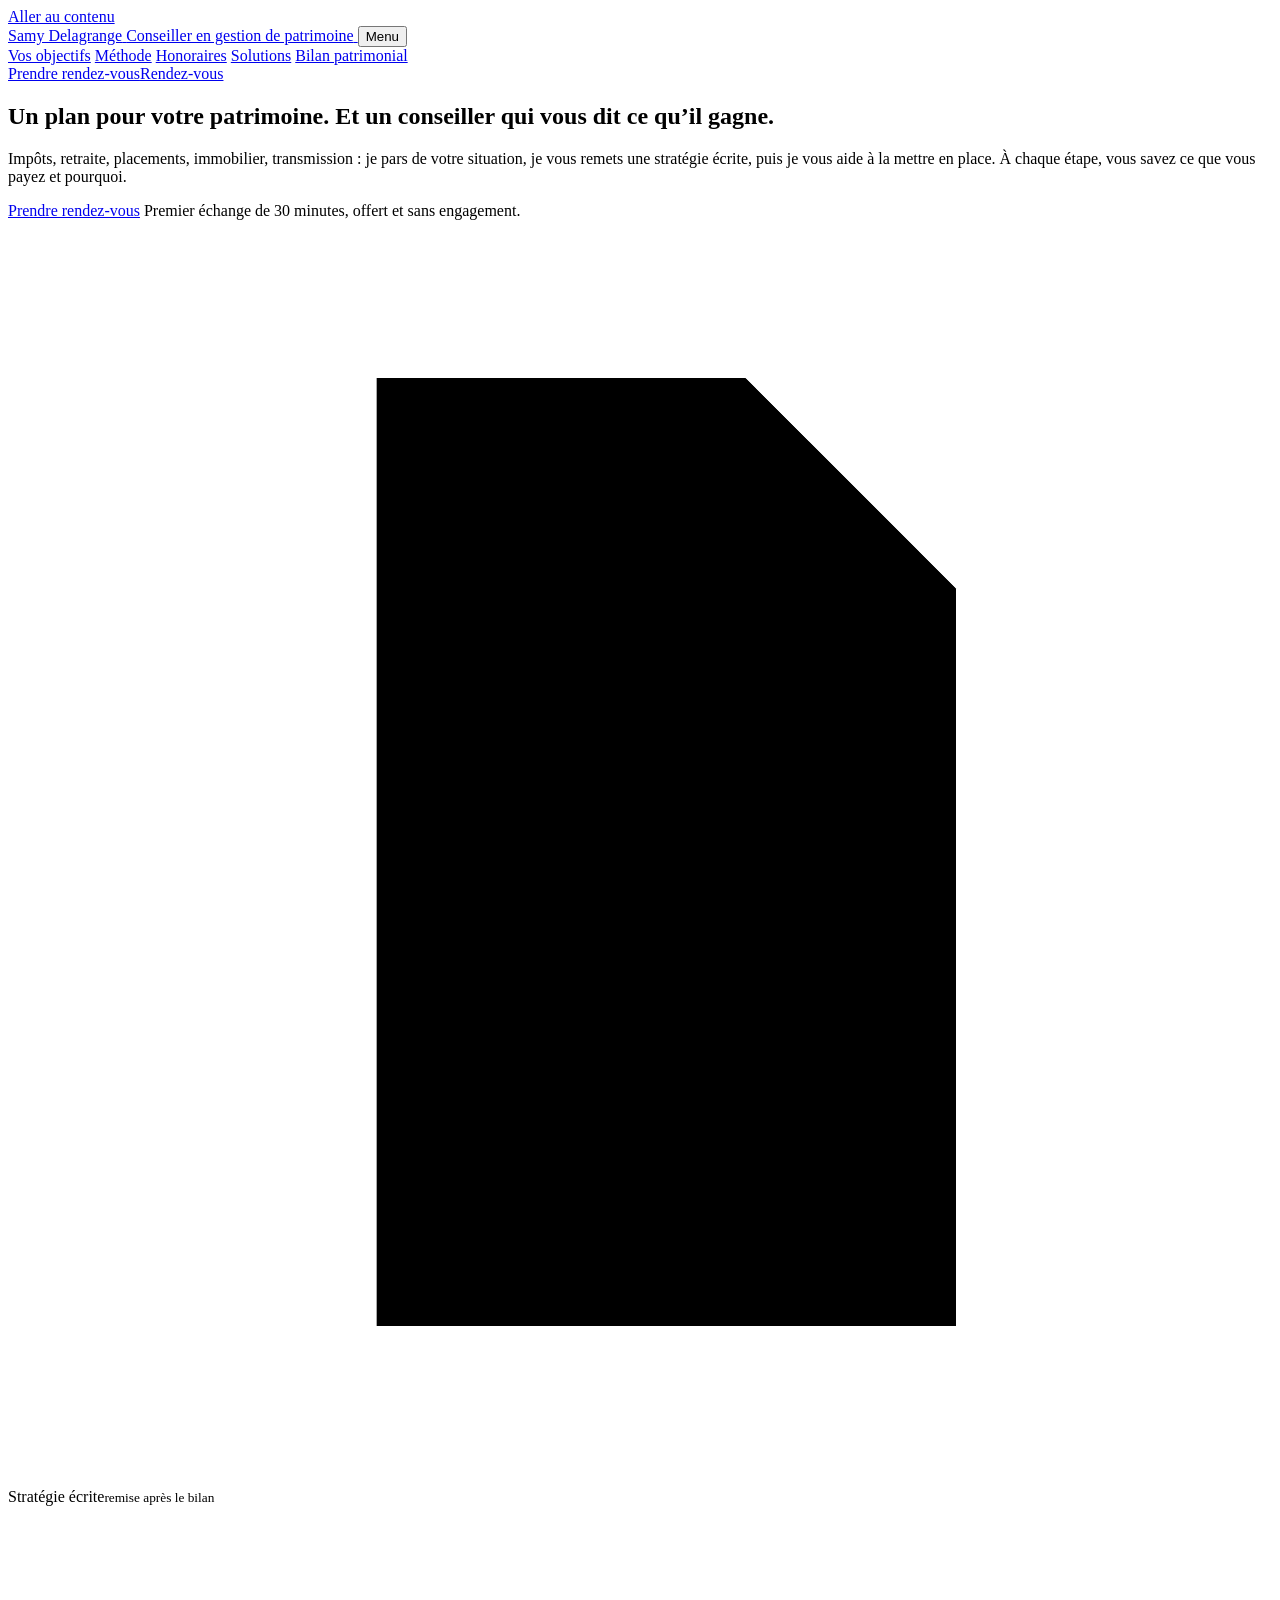
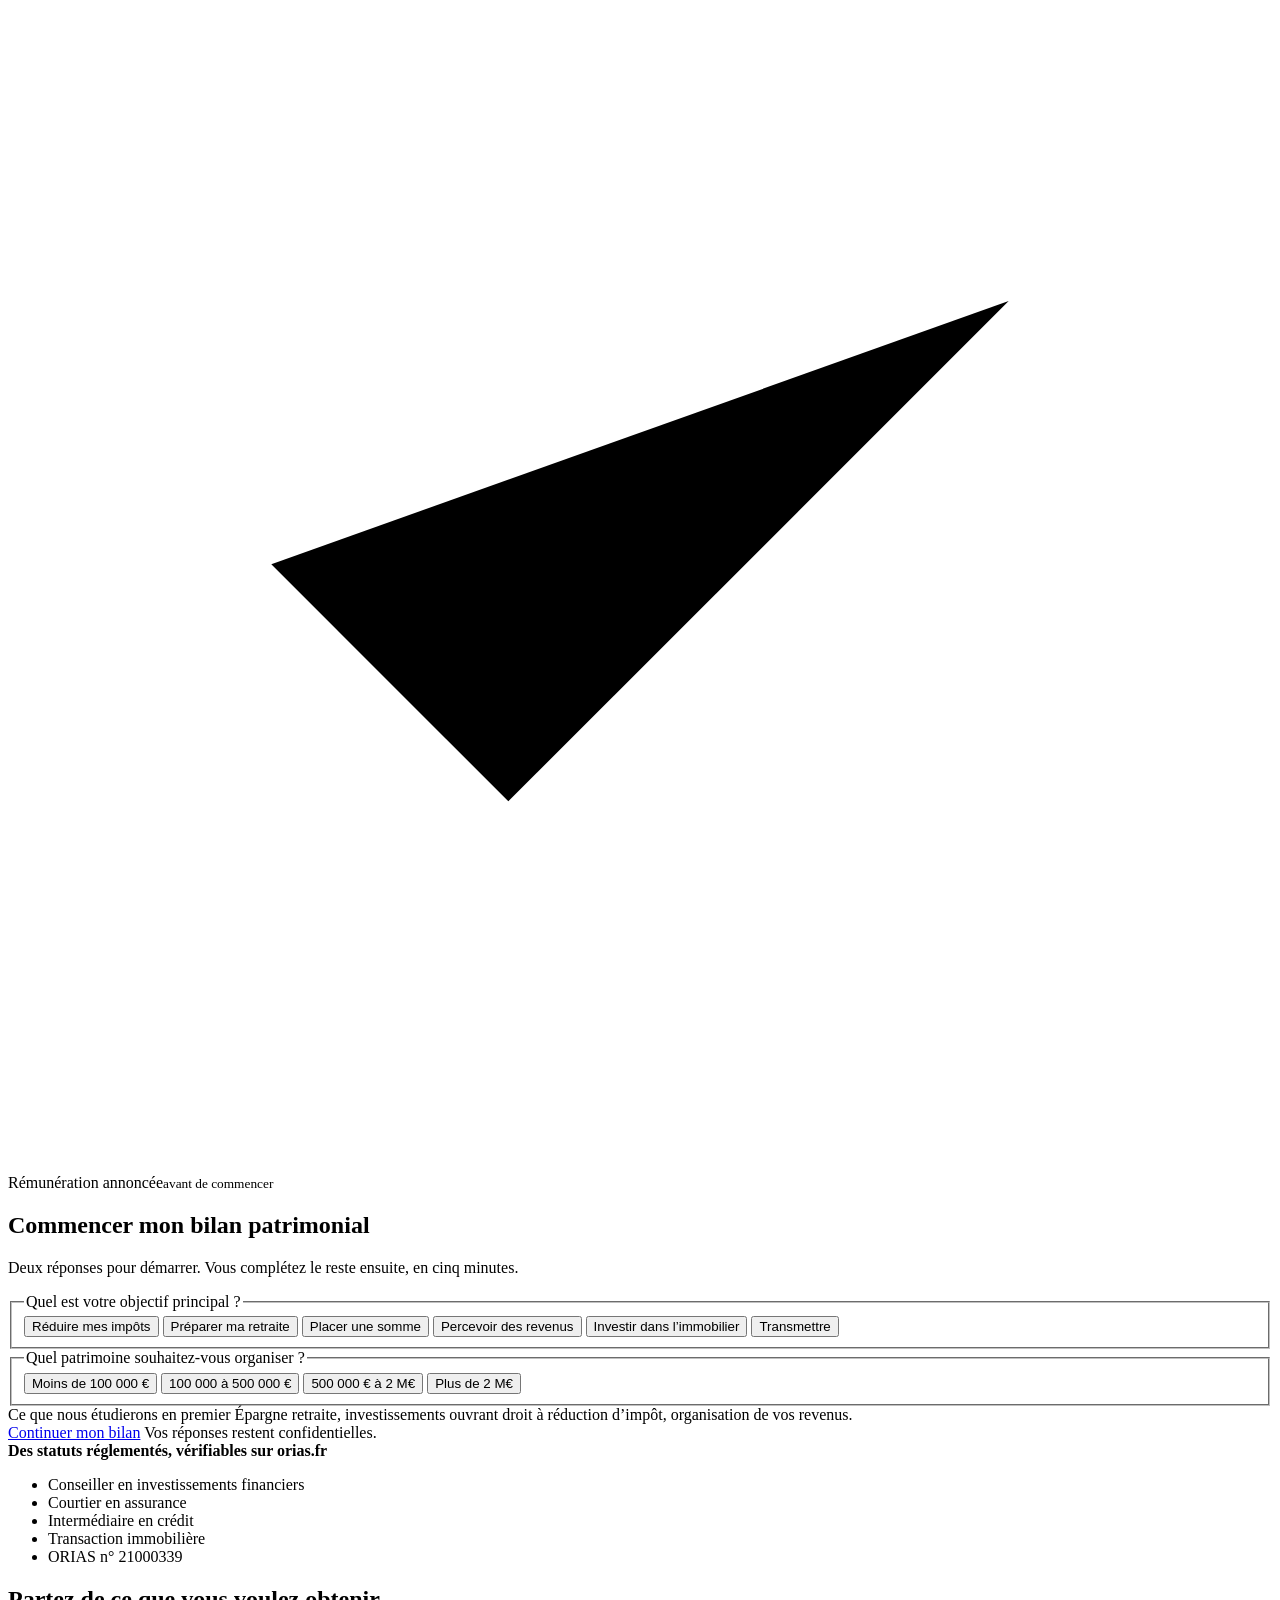
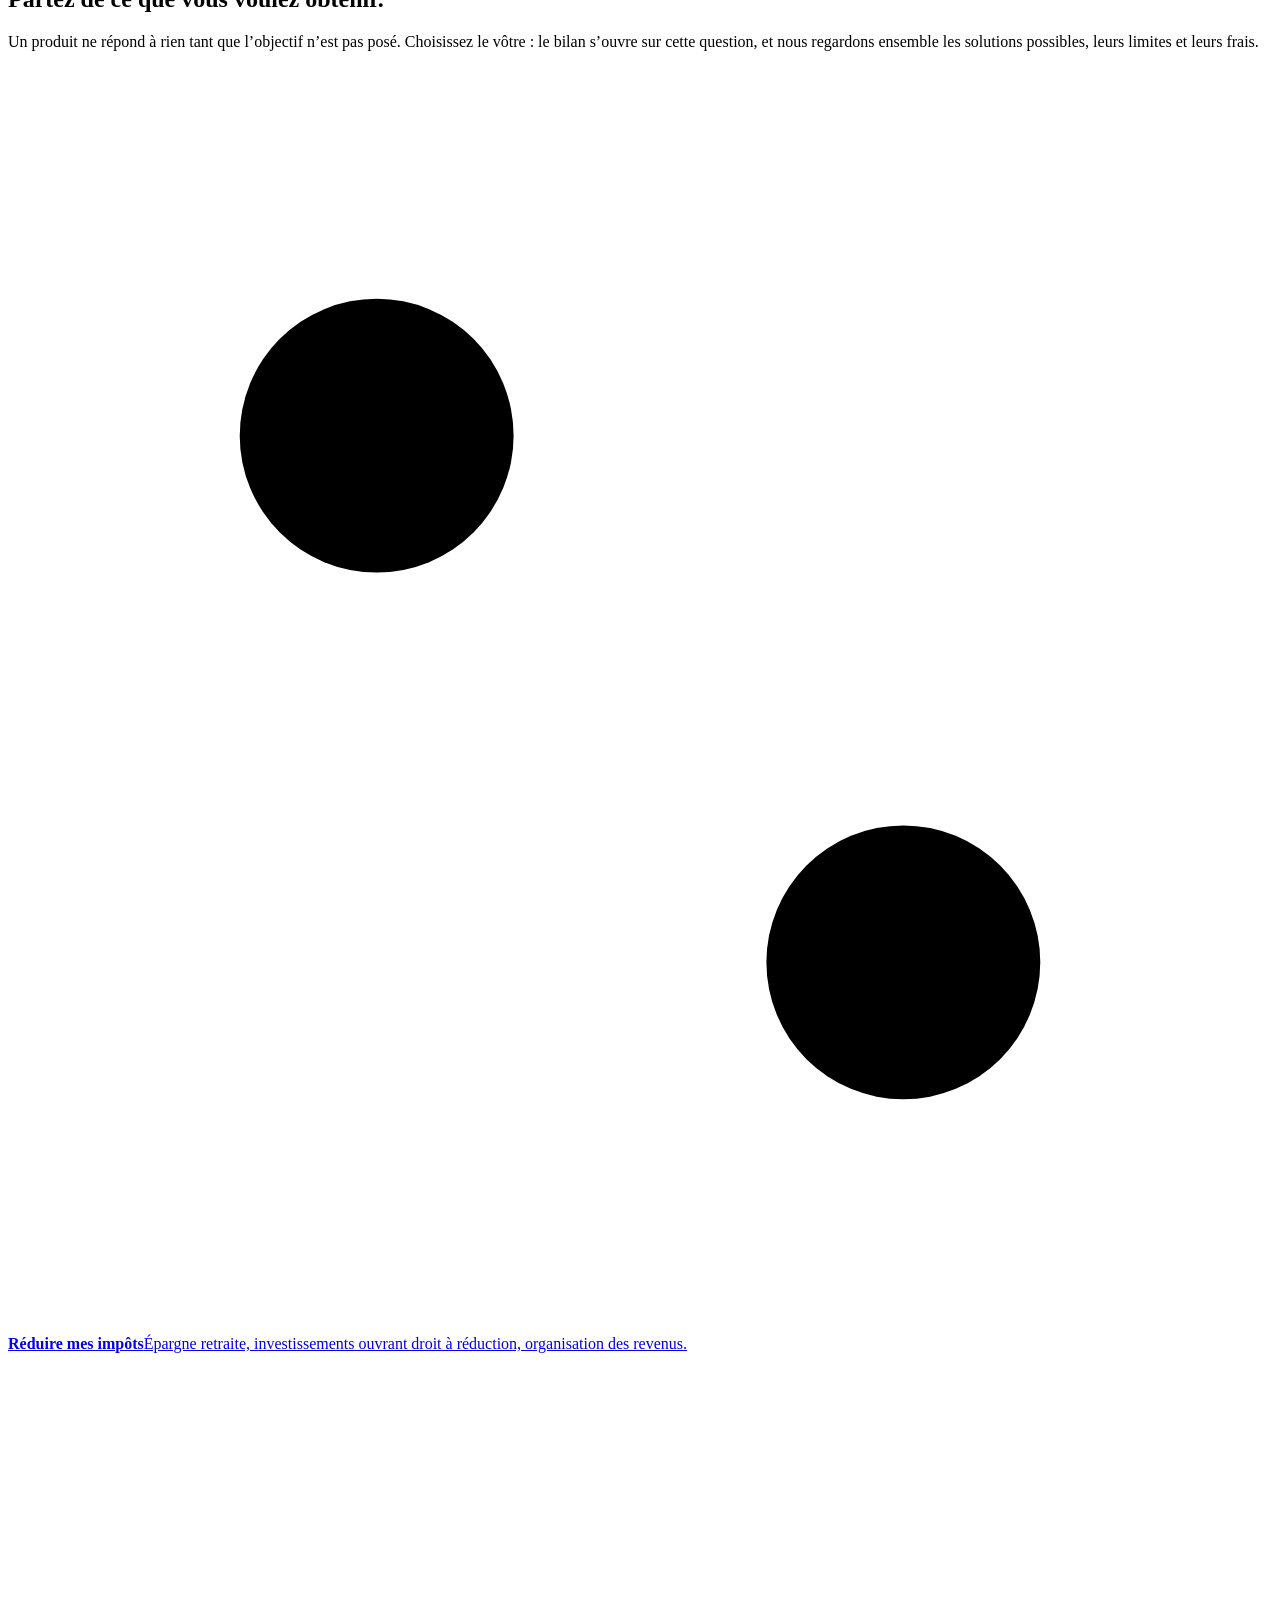
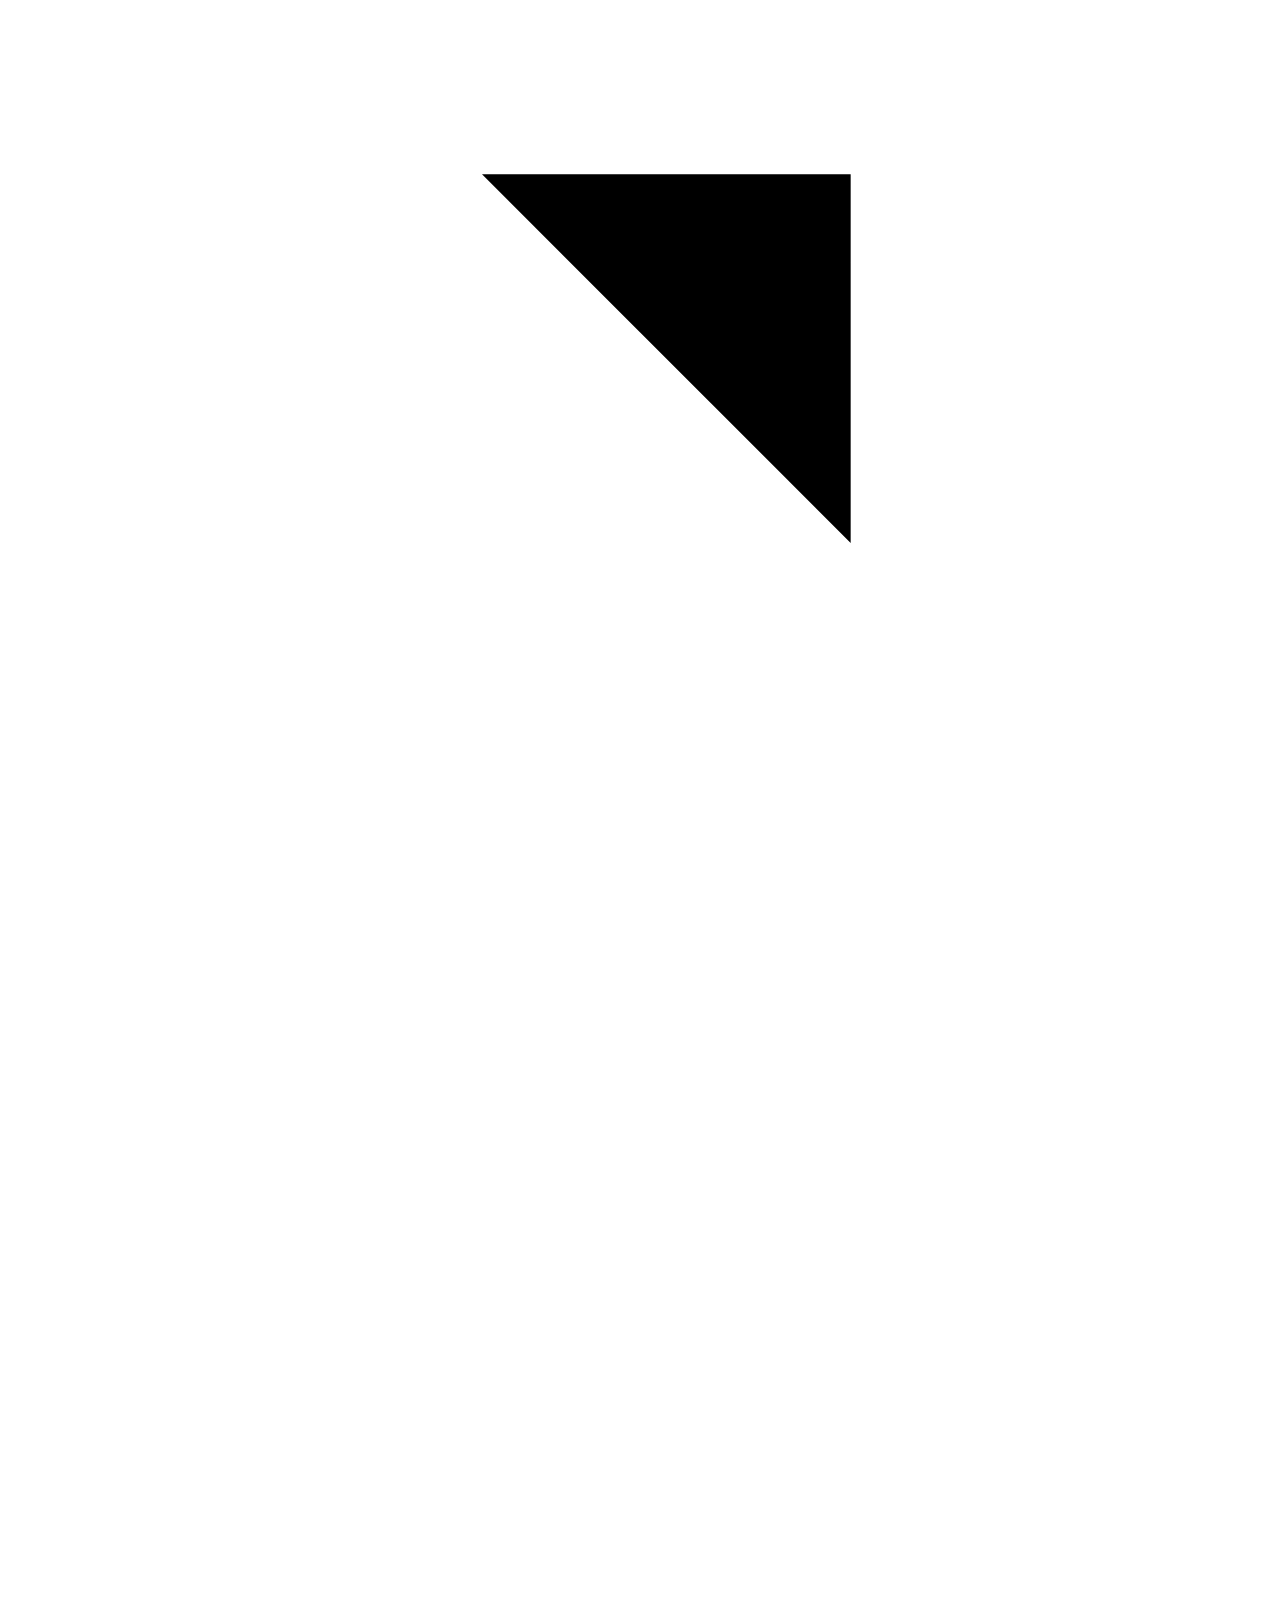
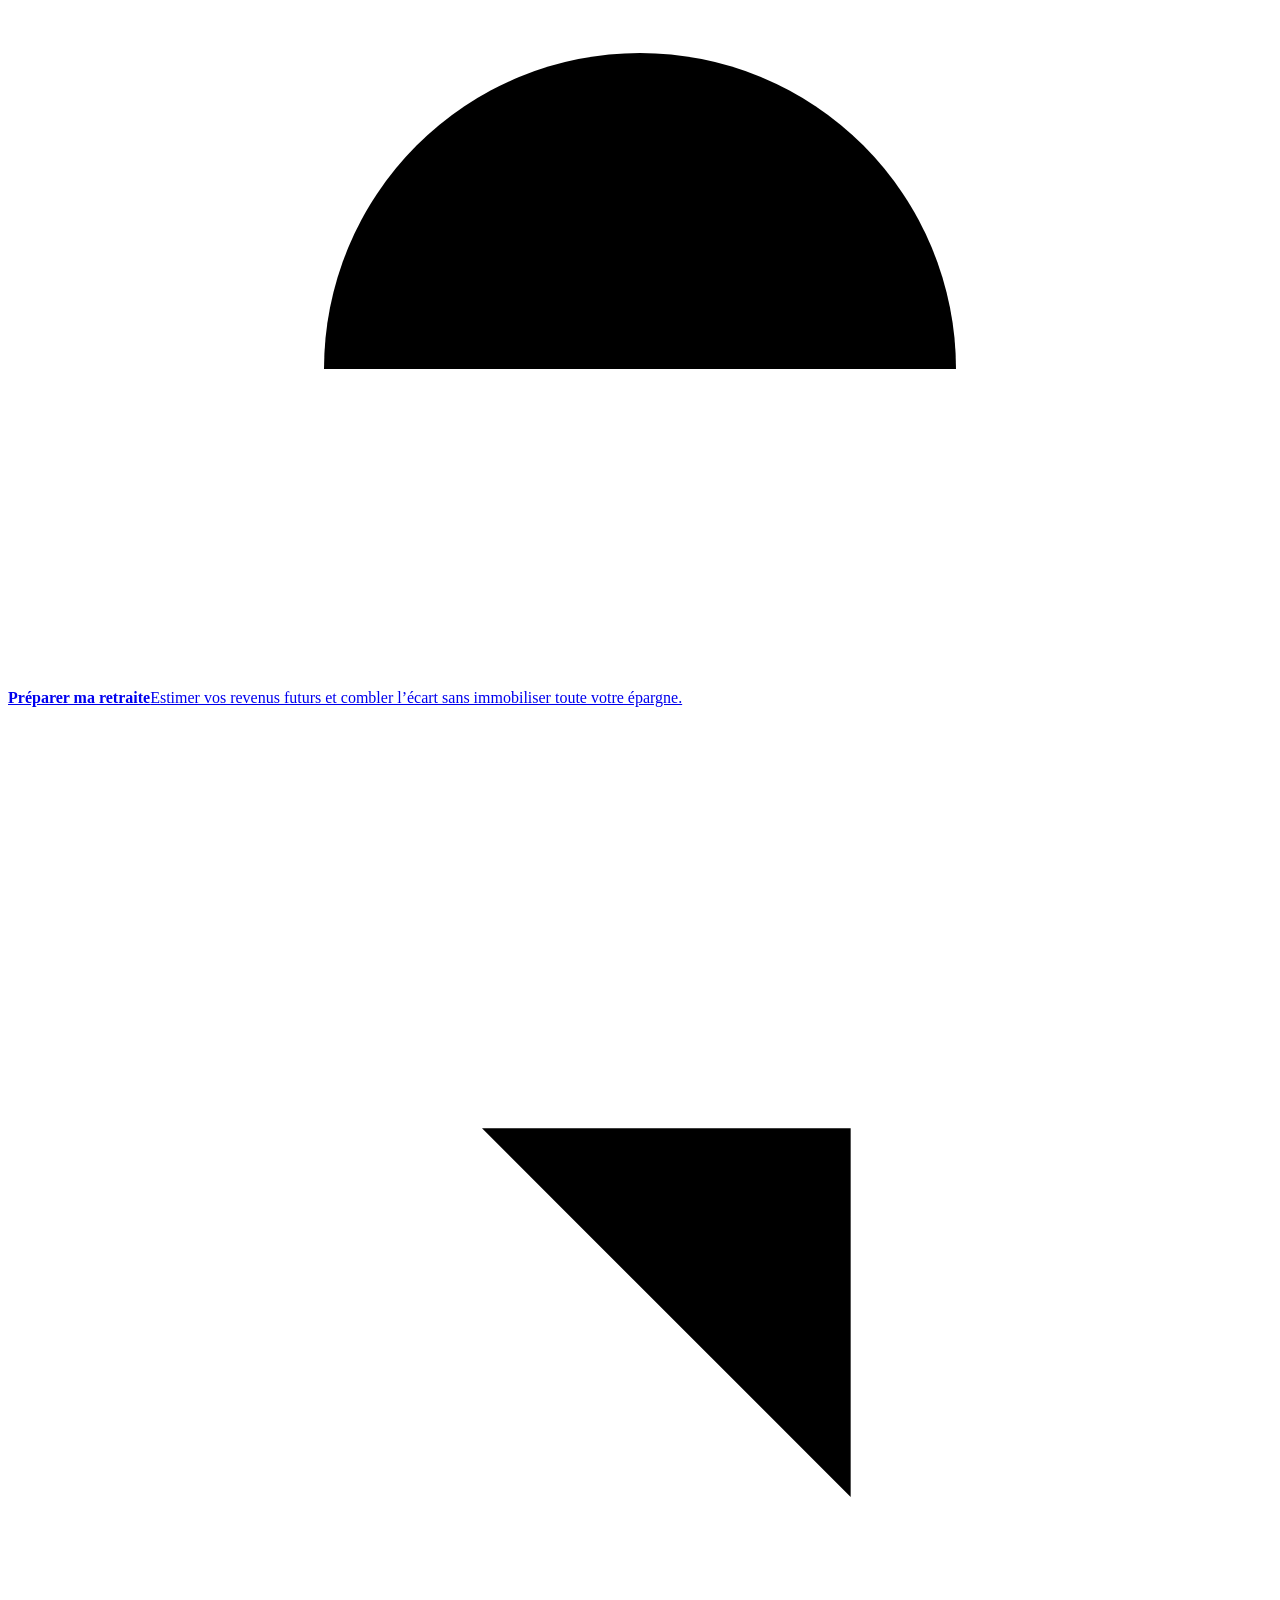
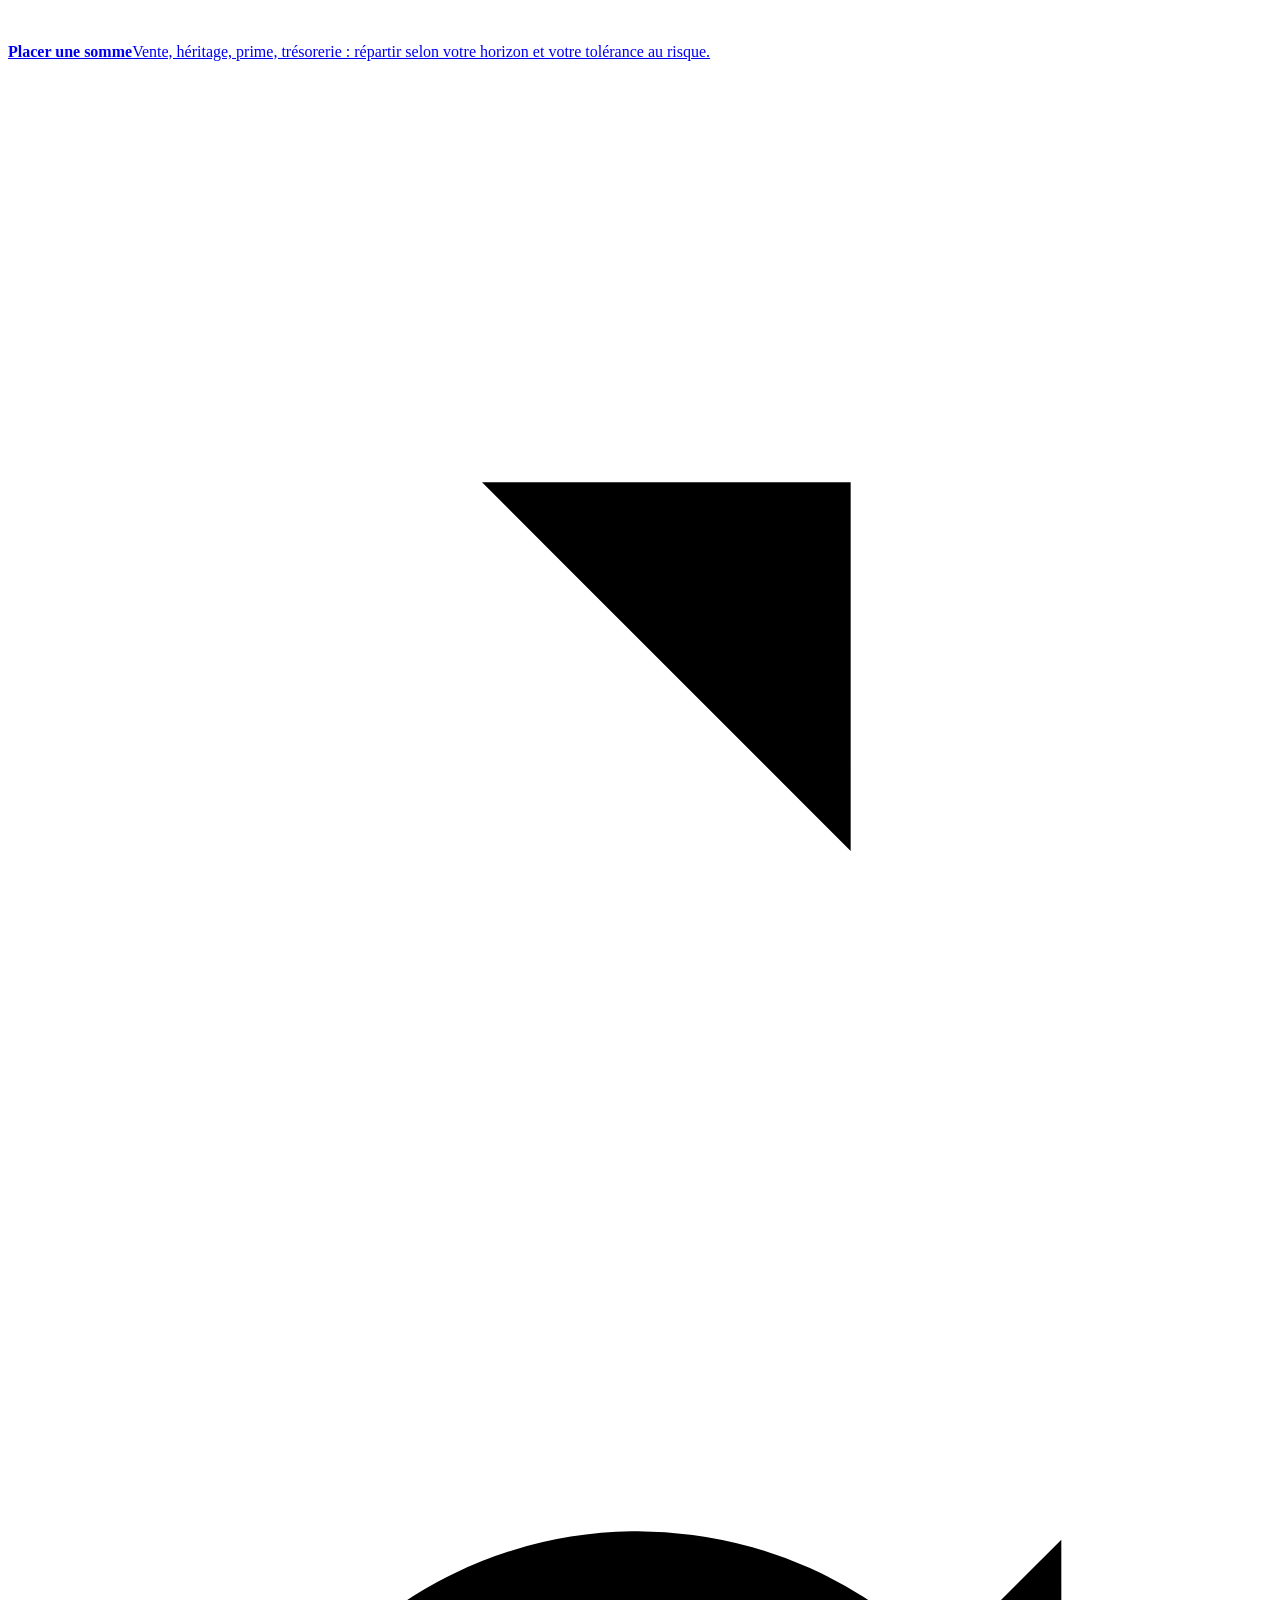
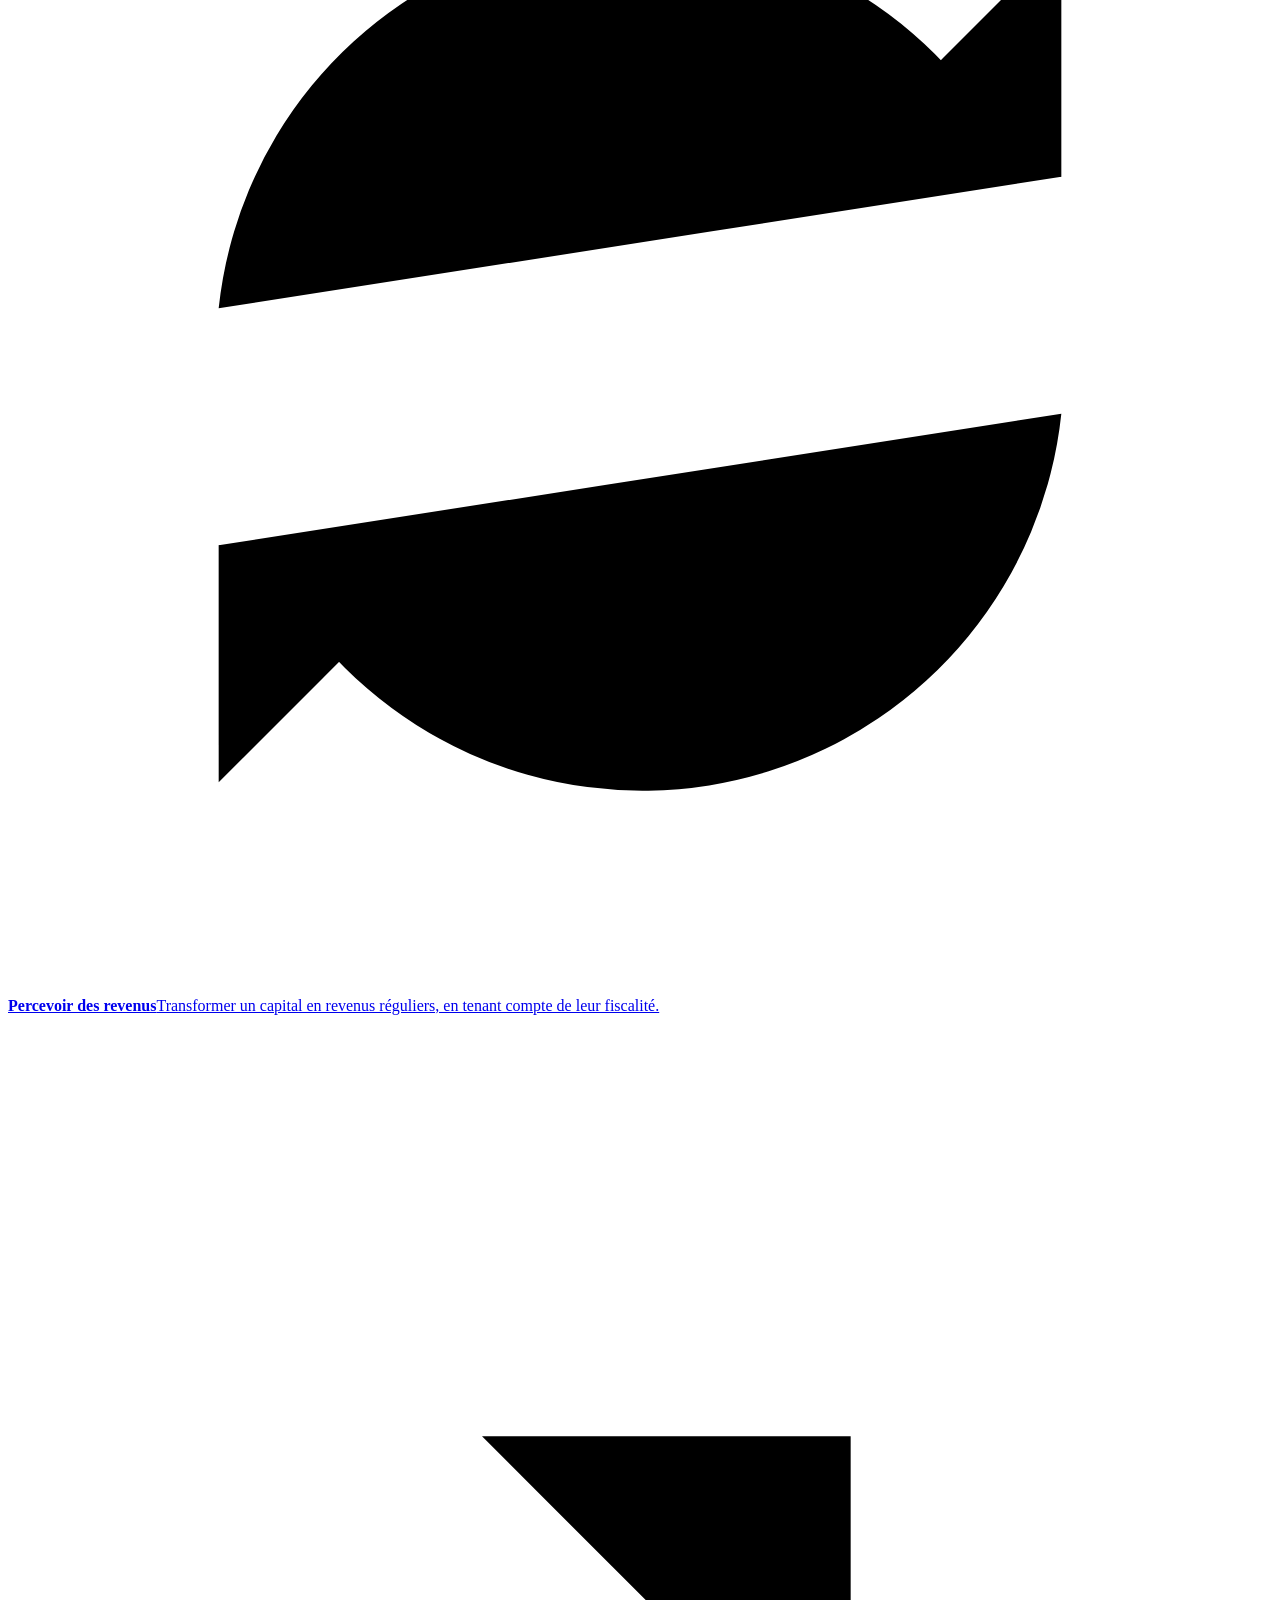
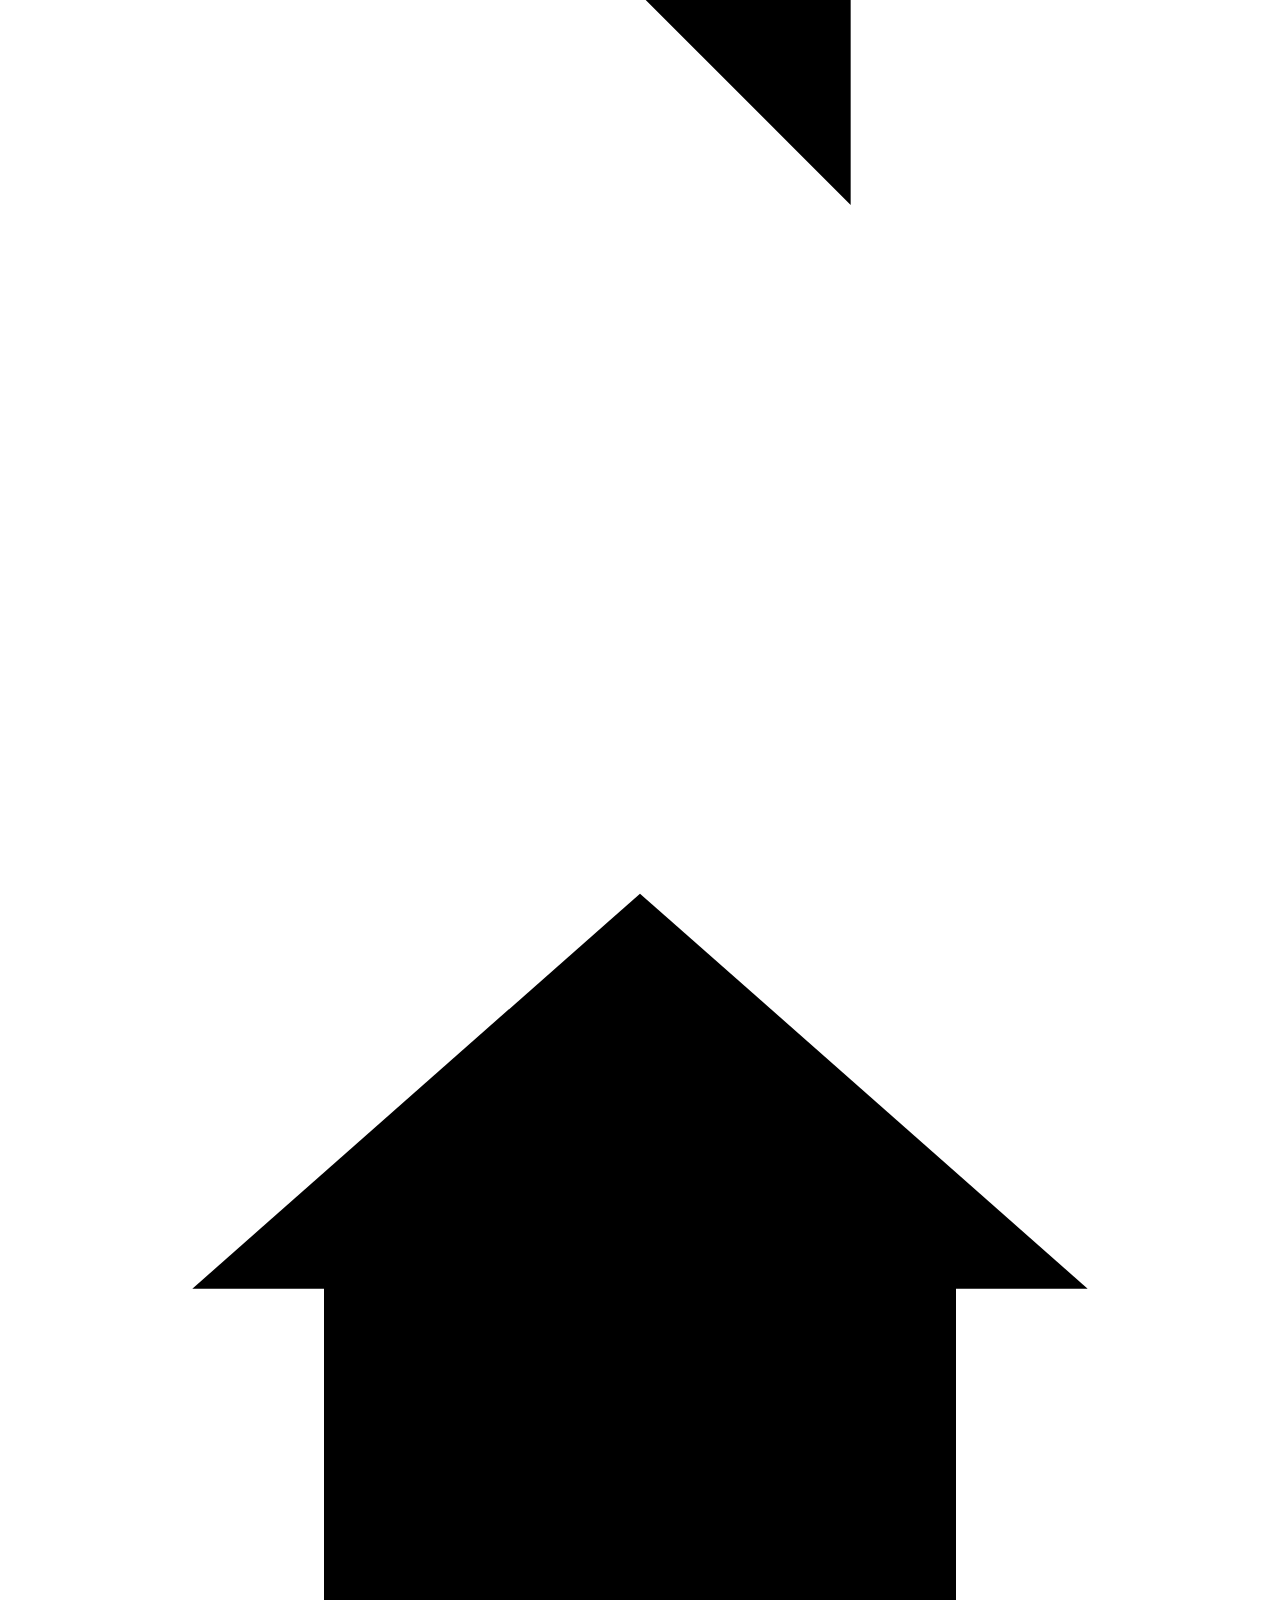
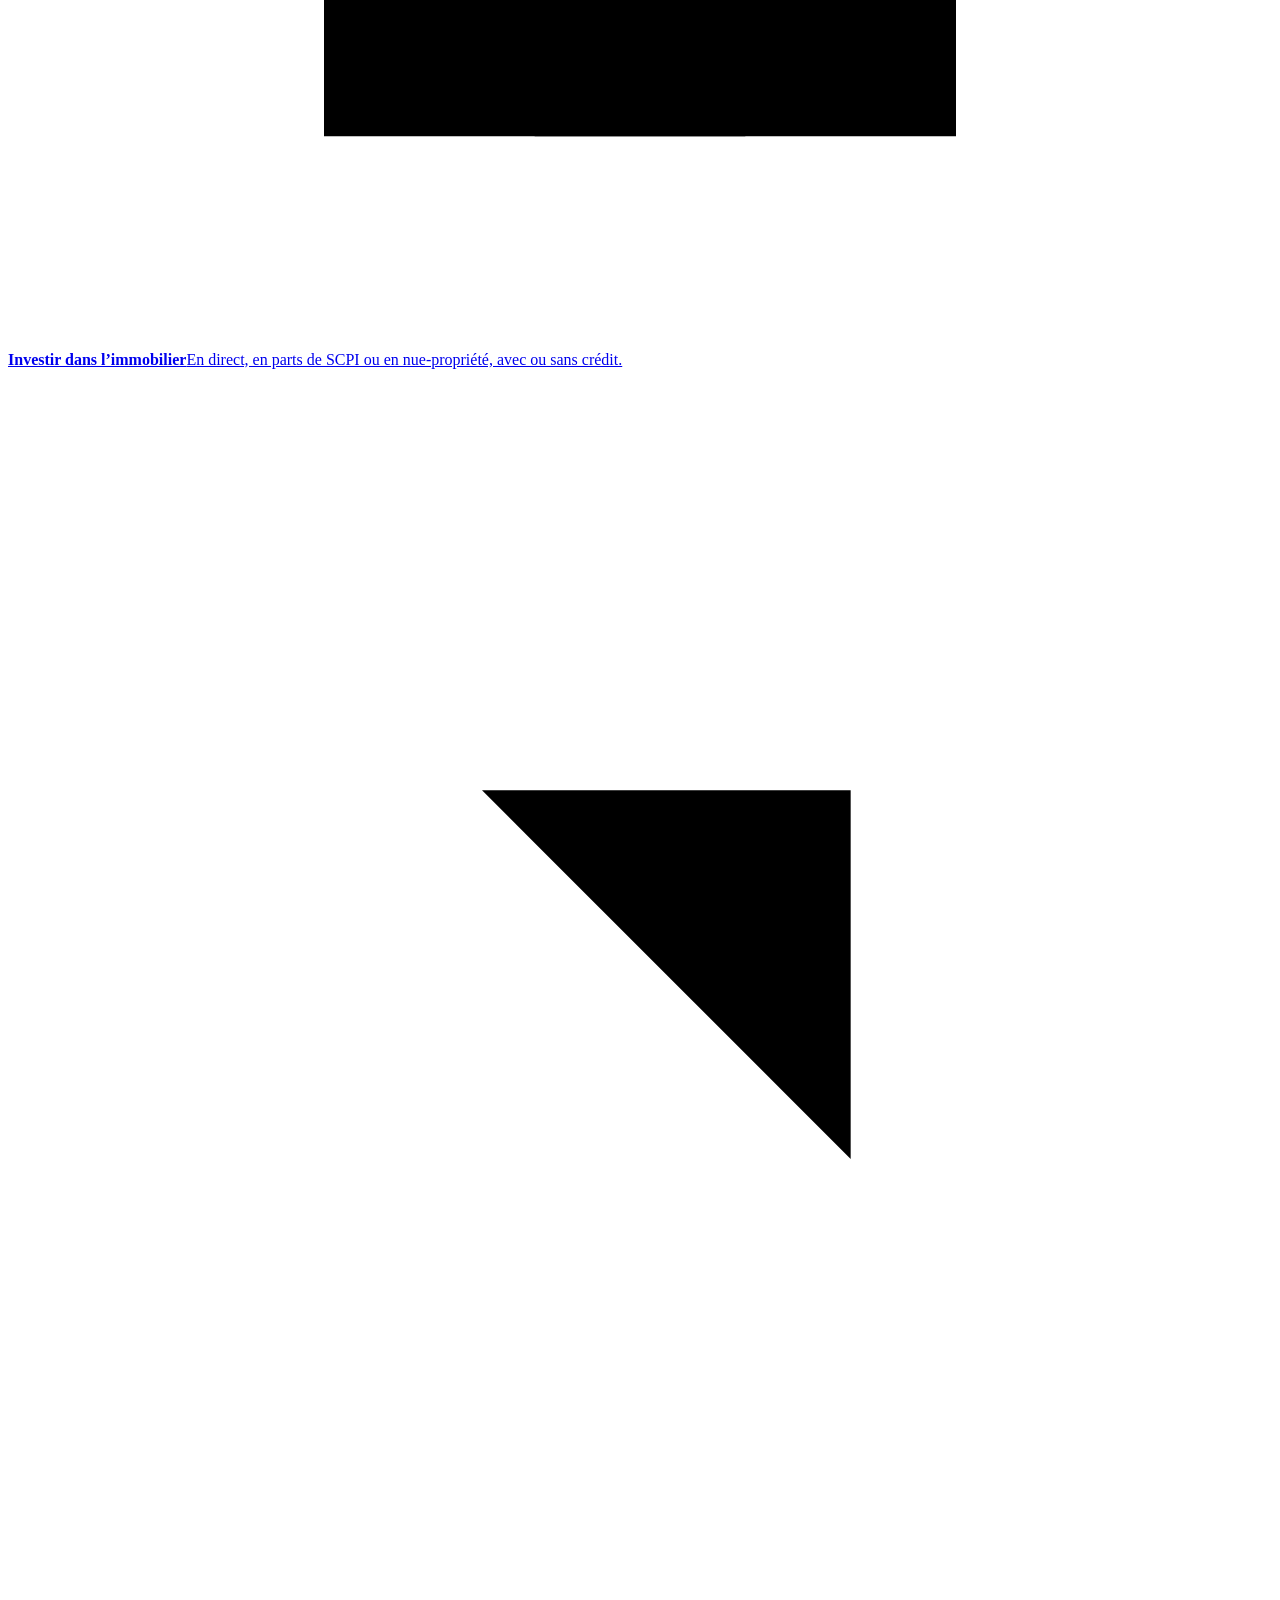
==== index.html @ cb6da213 "2026-11-18 – première publication du site (adresse provisoire, non indexée) Co-Authored-By: Claude F" ====
<!doctype html>
<html lang="fr">
<head>
<meta charset="utf-8">
<meta name="viewport" content="width=device-width, initial-scale=1">
<title>Samy Delagrange – Conseiller en gestion de patrimoine</title>
<meta name="description" content="Impôts, retraite, placements, immobilier, transmission : une stratégie écrite pour votre patrimoine, et une rémunération annoncée avant de commencer. Premier échange de 30 minutes offert.">
<meta name="robots" content="noindex, nofollow">
<link rel="canonical" href="https://samydelagrange.com/">
<meta property="og:type" content="website">
<meta property="og:locale" content="fr_FR">
<meta property="og:site_name" content="Samy Delagrange">
<meta property="og:title" content="Samy Delagrange – Conseiller en gestion de patrimoine">
<meta property="og:description" content="Impôts, retraite, placements, immobilier, transmission : une stratégie écrite pour votre patrimoine, et une rémunération annoncée avant de commencer. Premier échange de 30 minutes offert.">
<meta property="og:url" content="https://samydelagrange.com/">
<meta name="twitter:card" content="summary">
<meta name="theme-color" content="#FFFFFF">
<link rel="icon" href="/samydelagrange-com/assets/favicon.svg" type="image/svg+xml">
<link rel="preload" as="font" type="font/woff2" href="/samydelagrange-com/assets/fonts/hanken-grotesk-latin-400-normal.woff2" crossorigin>
<link rel="preload" as="font" type="font/woff2" href="/samydelagrange-com/assets/fonts/hanken-grotesk-latin-600-normal.woff2" crossorigin>
<link rel="stylesheet" href="/samydelagrange-com/assets/css/site.css?v=1e3523cc5f">
<script>(function(d){var c='js';try{if(!matchMedia('(prefers-reduced-motion: reduce)').matches){c+=' motion';window.__sdT=setTimeout(function(){d.classList.remove('motion')},3500)}}catch(e){}d.className=c})(document.documentElement);</script>
</head>
<body>
<a class="skip" href="#contenu">Aller au contenu</a>

<header class="site-header">
  <div class="wrap header-row">
    <a class="brand" href="/samydelagrange-com/">
      <span class="brand-name">Samy Delagrange</span>
      <span class="brand-role">Conseiller en gestion de patrimoine</span>
    </a>
    <button class="nav-toggle" type="button" aria-expanded="false" aria-controls="menu">Menu</button>
    <nav id="menu" class="nav" aria-label="Navigation principale">
      <a href="/samydelagrange-com/#objectifs">Vos objectifs</a>
      <a href="/samydelagrange-com/#methode">Méthode</a>
      <a href="/samydelagrange-com/#honoraires">Honoraires</a>
      <a href="/samydelagrange-com/#solutions">Solutions</a>
      <a href="/samydelagrange-com/bilan-patrimonial/">Bilan patrimonial</a>
    </nav>
    <a class="btn btn-ink header-cta" href="/samydelagrange-com/rendez-vous/"><span class="cta-long">Prendre rendez-vous</span><span class="cta-short" aria-hidden="true">Rendez-vous</span></a>
  </div>
</header>

<main id="contenu">
<section class="hero" data-hero>
  <div class="hero-aura" aria-hidden="true"><span></span><span></span><span></span></div>
  <div class="wrap">
    <h1 class="hero-title" data-split><span class="t1">Un plan pour votre patrimoine.</span> <span class="t2">Et un conseiller qui vous dit ce qu’il gagne.</span></h1>
    <div class="hero-grid">
      <div class="hero-text">
        <p class="lead" data-reveal style="--i:5">Impôts, retraite, placements, immobilier, transmission&nbsp;: je pars de votre situation, je vous remets une stratégie écrite, puis je vous aide à la mettre en place. À chaque étape, vous savez ce que vous payez et pourquoi.</p>
        <div class="hero-actions" data-reveal style="--i:7">
          <a class="btn btn-ink" data-magnet href="/samydelagrange-com/rendez-vous/">Prendre rendez-vous</a>
          <span>Premier échange de 30&nbsp;minutes, offert et sans engagement.</span>
        </div>
      </div>

      <div class="stage" data-stage data-reveal style="--i:6">
        <div class="float f1" aria-hidden="true">
          <span class="ico"><svg viewBox="0 0 24 24"><path d="M7 3h7l4 4v14H7z"/><path d="M14 3v4h4"/><path d="M10 12h5M10 16h5"/></svg></span>
          <span>Stratégie écrite<small>remise après le bilan</small></span>
        </div>
        <div class="float f2" aria-hidden="true">
          <span class="ico"><svg viewBox="0 0 24 24"><path d="M5 12.5l4.5 4.5L19 7.5"/></svg></span>
          <span>Rémunération annoncée<small>avant de commencer</small></span>
        </div>

        <div class="starter" id="bilan" data-starter>
          <div class="starter-head">
            <h2>Commencer mon bilan patrimonial</h2>
            <p>Deux réponses pour démarrer. Vous complétez le reste ensuite, en cinq minutes.</p>
          </div>
          <fieldset class="choice">
            <legend>Quel est votre objectif principal&nbsp;?</legend>
            <div class="chips" data-group="objectif">
              <button class="chip" type="button" data-value="impots" aria-pressed="true">Réduire mes impôts</button>
              <button class="chip" type="button" data-value="retraite" aria-pressed="false">Préparer ma retraite</button>
              <button class="chip" type="button" data-value="placer" aria-pressed="false">Placer une somme</button>
              <button class="chip" type="button" data-value="revenus" aria-pressed="false">Percevoir des revenus</button>
              <button class="chip" type="button" data-value="immobilier" aria-pressed="false">Investir dans l’immobilier</button>
              <button class="chip" type="button" data-value="transmettre" aria-pressed="false">Transmettre</button>
            </div>
          </fieldset>
          <fieldset class="choice">
            <legend>Quel patrimoine souhaitez-vous organiser&nbsp;?</legend>
            <div class="chips" data-group="patrimoine">
              <button class="chip" type="button" data-value="a" aria-pressed="false">Moins de 100&nbsp;000&nbsp;€</button>
              <button class="chip" type="button" data-value="b" aria-pressed="true">100&nbsp;000 à 500&nbsp;000&nbsp;€</button>
              <button class="chip" type="button" data-value="c" aria-pressed="false">500&nbsp;000&nbsp;€ à 2&nbsp;M€</button>
              <button class="chip" type="button" data-value="d" aria-pressed="false">Plus de 2&nbsp;M€</button>
            </div>
          </fieldset>
          <div class="starter-result" aria-live="polite">
            <span>Ce que nous étudierons en premier</span>
            <span data-pistes>Épargne retraite, investissements ouvrant droit à réduction d’impôt, organisation de vos revenus.</span>
          </div>
          <div class="starter-actions">
            <a class="btn btn-accent" data-magnet data-starter-link href="/samydelagrange-com/bilan-patrimonial/?objectif=impots&amp;patrimoine=b">Continuer mon bilan</a>
            <span>Vos réponses restent confidentielles.</span>
          </div>
        </div>
      </div>
    </div>
  </div>
</section>

<section class="facts" aria-label="Statuts réglementaires" data-reveal>
  <div class="wrap">
    <strong>Des statuts réglementés, vérifiables sur orias.fr</strong>
    <ul>
      <li>Conseiller en investissements financiers</li>
      <li>Courtier en assurance</li>
      <li>Intermédiaire en crédit</li>
      <li>Transaction immobilière</li>
      <li>ORIAS n°&nbsp;21000339</li>
    </ul>
  </div>
</section>

<section class="section section-mist" id="objectifs">
  <div class="wrap stack">
    <div class="intro">
      <h2 class="h2" data-split>Partez de ce que vous voulez obtenir.</h2>
      <p data-reveal style="--i:2">Un produit ne répond à rien tant que l’objectif n’est pas posé. Choisissez le vôtre&nbsp;: le bilan s’ouvre sur cette question, et nous regardons ensemble les solutions possibles, leurs limites et leurs frais.</p>
    </div>
    <div class="bento">
      <a class="tile t-5" data-reveal style="--i:0" href="/samydelagrange-com/bilan-patrimonial/?objectif=impots">
        <svg class="pic" viewBox="0 0 24 24" aria-hidden="true"><circle pathLength="1" cx="7" cy="7" r="2.6"/><circle pathLength="1" cx="17" cy="17" r="2.6"/><path pathLength="1" d="M18.5 5.5l-13 13"/></svg>
        <strong>Réduire mes impôts</strong><span class="d">Épargne retraite, investissements ouvrant droit à réduction, organisation des revenus.</span>
        <span class="go" aria-hidden="true"><svg viewBox="0 0 24 24"><path d="M8 16l8-8M9 8h7v7"/></svg></span>
      </a>
      <a class="tile t-4" data-reveal style="--i:1" href="/samydelagrange-com/bilan-patrimonial/?objectif=retraite">
        <svg class="pic" viewBox="0 0 24 24" aria-hidden="true"><path pathLength="1" d="M3 18h18"/><path pathLength="1" d="M6 18a6 6 0 0112 0"/><path pathLength="1" d="M12 5v3M4.6 9.6l2 2M19.4 9.6l-2 2"/></svg>
        <strong>Préparer ma retraite</strong><span class="d">Estimer vos revenus futurs et combler l’écart sans immobiliser toute votre épargne.</span>
        <span class="go" aria-hidden="true"><svg viewBox="0 0 24 24"><path d="M8 16l8-8M9 8h7v7"/></svg></span>
      </a>
      <a class="tile t-3" data-reveal style="--i:2" href="/samydelagrange-com/bilan-patrimonial/?objectif=placer">
        <svg class="pic" viewBox="0 0 24 24" aria-hidden="true"><path pathLength="1" d="M5 20v-6"/><path pathLength="1" d="M12 20V9"/><path pathLength="1" d="M19 20V4"/></svg>
        <strong>Placer une somme</strong><span class="d">Vente, héritage, prime, trésorerie&nbsp;: répartir selon votre horizon et votre tolérance au risque.</span>
        <span class="go" aria-hidden="true"><svg viewBox="0 0 24 24"><path d="M8 16l8-8M9 8h7v7"/></svg></span>
      </a>
      <a class="tile t-3" data-reveal style="--i:0" href="/samydelagrange-com/bilan-patrimonial/?objectif=revenus">
        <svg class="pic" viewBox="0 0 24 24" aria-hidden="true"><path pathLength="1" d="M4 11a8 8 0 0114-4.4L20 8.5"/><path pathLength="1" d="M20 4v4.5h-4.5"/><path pathLength="1" d="M20 13a8 8 0 01-14 4.4L4 15.5"/><path pathLength="1" d="M4 20v-4.5h4.5"/></svg>
        <strong>Percevoir des revenus</strong><span class="d">Transformer un capital en revenus réguliers, en tenant compte de leur fiscalité.</span>
        <span class="go" aria-hidden="true"><svg viewBox="0 0 24 24"><path d="M8 16l8-8M9 8h7v7"/></svg></span>
      </a>
      <a class="tile t-4" data-reveal style="--i:1" href="/samydelagrange-com/bilan-patrimonial/?objectif=immobilier">
        <svg class="pic" viewBox="0 0 24 24" aria-hidden="true"><path pathLength="1" d="M3.5 11.5L12 4l8.5 7.5"/><path pathLength="1" d="M6 10v10h12V10"/><path pathLength="1" d="M10 20v-6h4v6"/></svg>
        <strong>Investir dans l’immobilier</strong><span class="d">En direct, en parts de SCPI ou en nue-propriété, avec ou sans crédit.</span>
        <span class="go" aria-hidden="true"><svg viewBox="0 0 24 24"><path d="M8 16l8-8M9 8h7v7"/></svg></span>
      </a>
      <a class="tile t-5" data-reveal style="--i:2" href="/samydelagrange-com/bilan-patrimonial/?objectif=transmettre">
        <svg class="pic" viewBox="0 0 24 24" aria-hidden="true"><circle pathLength="1" cx="12" cy="5" r="2.4"/><path pathLength="1" d="M12 7.5V11c0 4-6 3-6 6.5"/><path pathLength="1" d="M12 11c0 4 6 3 6 6.5"/><circle pathLength="1" cx="6" cy="19.5" r="2"/><circle pathLength="1" cx="18" cy="19.5" r="2"/></svg>
        <strong>Transmettre et protéger mes proches</strong><span class="d">Donation, démembrement, assurance-vie, prévoyance&nbsp;: décider de votre vivant.</span>
        <span class="go" aria-hidden="true"><svg viewBox="0 0 24 24"><path d="M8 16l8-8M9 8h7v7"/></svg></span>
      </a>
      <a class="tile t-6" data-reveal style="--i:0" href="/samydelagrange-com/bilan-patrimonial/?objectif=cession">
        <svg class="pic" viewBox="0 0 24 24" aria-hidden="true"><path pathLength="1" d="M14 4h6v6"/><path pathLength="1" d="M20 4l-8.5 8.5"/><path pathLength="1" d="M10 6H5v13h13v-5"/></svg>
        <strong>Céder mon entreprise</strong><span class="d">Préparer la cession, puis organiser le capital que vous en retirez.</span>
        <span class="go" aria-hidden="true"><svg viewBox="0 0 24 24"><path d="M8 16l8-8M9 8h7v7"/></svg></span>
      </a>
      <a class="tile t-6" data-reveal style="--i:1" href="/samydelagrange-com/bilan-patrimonial/?objectif=financer">
        <svg class="pic" viewBox="0 0 24 24" aria-hidden="true"><path pathLength="1" d="M3 10l9-6 9 6"/><path pathLength="1" d="M5.5 10v8M10 10v8M14 10v8M18.5 10v8"/><path pathLength="1" d="M3 21h18"/></svg>
        <strong>Financer un projet</strong><span class="d">Crédit immobilier, crédit adossé à votre épargne ou à un bien que vous possédez.</span>
        <span class="go" aria-hidden="true"><svg viewBox="0 0 24 24"><path d="M8 16l8-8M9 8h7v7"/></svg></span>
      </a>
    </div>
  </div>
</section>

<section class="section" id="methode">
  <div class="wrap stack">
    <div class="intro">
      <h2 class="h2" data-split>Cinq étapes, toutes écrites.</h2>
      <p data-reveal style="--i:2">Vous gardez une trace de chaque décision&nbsp;: ce qui a été analysé, ce qui vous est recommandé et pourquoi.</p>
    </div>
    <div class="scene" data-scene>
      <ol class="msteps">
        <li class="mstep active"><span class="n" aria-hidden="true">1</span><h3>Premier échange</h3><p>Trente minutes pour comprendre votre situation et vos priorités. Offert, sans engagement.</p></li>
        <li class="mstep"><span class="n" aria-hidden="true">2</span><h3>Bilan patrimonial</h3><p>Vous remplissez le questionnaire en ligne. J’analyse vos revenus, votre fiscalité, vos placements et votre situation familiale.</p></li>
        <li class="mstep"><span class="n" aria-hidden="true">3</span><h3>Lettre de mission</h3><p>Un document fixe ce que je fais pour vous et ma rémunération. Vous le signez en ligne avant que je commence.</p></li>
        <li class="mstep"><span class="n" aria-hidden="true">4</span><h3>Recommandations</h3><p>Une stratégie écrite et un rapport qui explique pourquoi chaque solution vous convient, avec ses risques et ses frais.</p></li>
        <li class="mstep"><span class="n" aria-hidden="true">5</span><h3>Mise en place et suivi</h3><p>Souscription en ligne avec signature électronique quand l’établissement le permet, puis un point régulier pour ajuster.</p></li>
      </ol>
      <div class="stage-m">
        <div class="panel active" data-panel aria-hidden="true">
          <div class="pcard">
            <span class="ptag anim" style="--i:0">Offert, sans engagement</span>
            <p class="pbig anim" style="--i:1">30&nbsp;minutes</p>
            <div class="wave anim" style="--i:2"><i></i><i></i><i></i><i></i><i></i><i></i><i></i><i></i><i></i><i></i><i></i><i></i><i></i><i></i><i></i><i></i></div>
            <ul class="plist"><li class="anim" style="--i:3">Votre situation</li><li class="anim" style="--i:4">Vos priorités</li><li class="anim" style="--i:5">Mon mode de rémunération</li></ul>
          </div>
        </div>
        <div class="panel" data-panel aria-hidden="true">
          <div class="pcard">
            <p class="ptitle anim" style="--i:0">Bilan patrimonial</p>
            <ul class="pbars">
              <li class="anim" style="--i:1"><span>Revenus</span><b><i></i></b></li>
              <li class="anim" style="--i:2"><span>Fiscalité</span><b><i></i></b></li>
              <li class="anim" style="--i:3"><span>Placements</span><b><i></i></b></li>
              <li class="anim" style="--i:4"><span>Situation familiale</span><b><i></i></b></li>
            </ul>
            <p class="pnote anim" style="--i:5">Questionnaire en ligne, cinq minutes.</p>
          </div>
        </div>
        <div class="panel" data-panel aria-hidden="true">
          <div class="pcard">
            <p class="ptitle anim" style="--i:0">Lettre de mission</p>
            <div class="lines anim" style="--i:1"><i></i><i></i><i style="width:58%"></i></div>
            <p class="plabel anim" style="--i:2">Ma rémunération</p>
            <div class="ppills anim" style="--i:3"><span>3&nbsp;000&nbsp;€ TTC</span><em>ou</em><span>0&nbsp;€ d’honoraires</span></div>
            <div class="sign anim" style="--i:4"><svg viewBox="0 0 220 60"><path pathLength="1" d="M6 44c14-22 26-34 34-30 9 5-14 32-6 34 9 2 22-30 32-28 8 2-6 24 2 26 8 1 18-22 28-20 7 2-2 16 6 18 10 2 26-8 46-10 18-2 40 2 60 0"/></svg><span class="ptag">Signée en ligne</span></div>
          </div>
        </div>
        <div class="panel" data-panel aria-hidden="true">
          <div class="pcard">
            <p class="ptitle anim" style="--i:0">Stratégie écrite</p>
            <div class="reco anim" style="--i:1"><div class="lines"><i></i><i style="width:64%"></i></div><div class="ppills"><span>Pourquoi</span><span>Risques</span><span>Frais</span></div></div>
            <div class="reco anim" style="--i:2"><div class="lines"><i></i><i style="width:48%"></i></div><div class="ppills"><span>Pourquoi</span><span>Risques</span><span>Frais</span></div></div>
            <p class="pnote anim" style="--i:3">Une fiche par solution recommandée.</p>
          </div>
        </div>
        <div class="panel" data-panel aria-hidden="true">
          <div class="pcard">
            <p class="ptitle anim" style="--i:0">Mise en place et suivi</p>
            <ol class="ptime">
              <li class="anim" style="--i:1"><b></b><span>Souscription en ligne</span></li>
              <li class="anim" style="--i:2"><b></b><span>Point régulier</span></li>
              <li class="anim" style="--i:3"><b></b><span>Ajustements</span></li>
            </ol>
          </div>
        </div>
      </div>
    </div>
  </div>
</section>

<section class="slab" id="honoraires" data-spot data-fees>
  <div class="wrap stack">
    <div class="intro">
      <h2 class="h2" data-split>Deux façons de me rémunérer. Vous choisissez.</h2>
      <p data-reveal style="--i:2">La question que l’on n’ose pas poser à son conseiller a sa réponse ici, avant le premier rendez-vous.</p>
    </div>
    <div class="seg" role="tablist" aria-label="Mode de rémunération" data-reveal>
      <button type="button" role="tab" id="fee-t1" aria-controls="fee-p1" aria-selected="true">Sur honoraires</button>
      <button type="button" role="tab" id="fee-t2" aria-controls="fee-p2" aria-selected="false" tabindex="-1">Sans honoraires</button>
    </div>
    <div class="fee-panels" data-reveal>
      <article class="fee-panel" role="tabpanel" id="fee-p1" aria-labelledby="fee-t1">
        <div class="fee-main">
          <h3 class="h3 anim" style="--i:0">Conseil sur honoraires</h3>
          <p class="fee-price anim" style="--i:1"><span data-count>3&nbsp;000</span>&nbsp;€ <small>TTC</small></p>
          <p class="anim" style="--i:2">Vous me payez pour le conseil&nbsp;: bilan, stratégie écrite et recommandations. Le montant est fixé dans la lettre de mission.</p>
          <ul class="ticks anim" style="--i:3">
            <li><svg viewBox="0 0 24 24" aria-hidden="true"><path d="M5 12.5l4.5 4.5L19 7.5"/></svg><span>Montant connu avant de commencer</span></li>
            <li><svg viewBox="0 0 24 24" aria-hidden="true"><path d="M5 12.5l4.5 4.5L19 7.5"/></svg><span>Paiement par carte, en ligne</span></li>
            <li><svg viewBox="0 0 24 24" aria-hidden="true"><path d="M5 12.5l4.5 4.5L19 7.5"/></svg><span>Lettre de mission signée électroniquement</span></li>
          </ul>
        </div>
        <div class="flow anim" style="--i:2">
          <p class="flow-title">Qui paie quoi</p>
          <div class="node">Vous</div>
          <div class="pipe"><span>3&nbsp;000&nbsp;€ TTC, fixés dans la lettre de mission</span></div>
          <div class="node me">Samy Delagrange</div>
        </div>
      </article>
      <article class="fee-panel" role="tabpanel" id="fee-p2" aria-labelledby="fee-t2">
        <div class="fee-main">
          <h3 class="h3 anim" style="--i:0">Accompagnement sans honoraires</h3>
          <p class="fee-price anim" style="--i:1"><span data-count>0</span>&nbsp;€ <small>d’honoraires</small></p>
          <p class="anim" style="--i:2">Je suis rémunéré par les établissements dont vous souscrivez les solutions. Le montant de ces commissions vous est communiqué par écrit avant toute souscription.</p>
          <ul class="ticks anim" style="--i:3">
            <li><svg viewBox="0 0 24 24" aria-hidden="true"><path d="M5 12.5l4.5 4.5L19 7.5"/></svg><span>Aucune facture de conseil</span></li>
            <li><svg viewBox="0 0 24 24" aria-hidden="true"><path d="M5 12.5l4.5 4.5L19 7.5"/></svg><span>Commissions détaillées avant de signer</span></li>
            <li><svg viewBox="0 0 24 24" aria-hidden="true"><path d="M5 12.5l4.5 4.5L19 7.5"/></svg><span>Mêmes étapes et même rapport écrit</span></li>
          </ul>
        </div>
        <div class="flow anim" style="--i:2">
          <p class="flow-title">Qui paie quoi</p>
          <div class="node">Vous</div>
          <div class="pipe"><span>Votre souscription</span></div>
          <div class="node">L’établissement<small>assureur, société de gestion, banque</small></div>
          <div class="pipe"><span>Une commission, communiquée par écrit avant votre signature</span></div>
          <div class="node me">Samy Delagrange</div>
        </div>
      </article>
    </div>
    <p class="note" data-reveal>Dans les deux cas, mon mode de rémunération figure dans le document d’entrée en relation et dans la lettre de mission.</p>
  </div>
</section>

<section class="section" id="reperes">
  <div class="wrap stack">
    <div class="intro">
      <h2 class="h2" data-split>Trois repères, à manipuler.</h2>
      <p data-reveal style="--i:2">Des règles générales, en vigueur en novembre&nbsp;2026, pour prendre la mesure d’un projet. Votre situation peut conduire à un autre résultat&nbsp;: c’est l’objet du bilan.</p>
    </div>
    <div class="calcs">
      <article class="calc" data-calc="per" data-reveal style="--i:0">
        <h3 class="h3">Plan d’épargne retraite</h3>
        <div class="calc-controls">
          <label class="calc-label" for="per-versement">Vous versez <output data-versement for="per-versement">10&nbsp;000&nbsp;€</output></label>
          <input class="range" id="per-versement" name="versement" type="range" min="1000" max="30000" step="500" value="10000">
          <fieldset class="pick">
            <legend>Votre tranche marginale d’imposition</legend>
            <label><input type="radio" name="per-tmi" value="11"><span>11&nbsp;%</span></label>
            <label><input type="radio" name="per-tmi" value="30" checked><span>30&nbsp;%</span></label>
            <label><input type="radio" name="per-tmi" value="41"><span>41&nbsp;%</span></label>
            <label><input type="radio" name="per-tmi" value="45"><span>45&nbsp;%</span></label>
          </fieldset>
        </div>
        <p class="calc-out" aria-live="polite"><strong><span data-out>3&nbsp;000</span>&nbsp;€</strong><span class="calc-what">d’impôt sur le revenu en moins, au plus</span></p>
        <p class="calc-note">Dans la limite du plafond indiqué sur votre avis d’imposition. Les versements faits à partir de 70&nbsp;ans ne sont plus déductibles depuis le 1<sup>er</sup>&nbsp;janvier&nbsp;2026. L’épargne reste bloquée jusqu’à la retraite, sauf cas prévus par la loi, et elle est imposée à la sortie.</p>
        <a class="link" href="/samydelagrange-com/bilan-patrimonial/?objectif=impots">Faire le calcul pour ma situation</a>
      </article>
      <article class="calc" data-calc="donation" data-reveal style="--i:1">
        <h3 class="h3">Donation aux enfants</h3>
        <div class="calc-controls">
          <fieldset class="pick">
            <legend>Parents qui donnent</legend>
            <label><input type="radio" name="don-parents" value="1"><span>Un</span></label>
            <label><input type="radio" name="don-parents" value="2" checked><span>Deux</span></label>
          </fieldset>
          <fieldset class="pick">
            <legend>Enfants qui reçoivent</legend>
            <label><input type="radio" name="don-enfants" value="1"><span>1</span></label>
            <label><input type="radio" name="don-enfants" value="2" checked><span>2</span></label>
            <label><input type="radio" name="don-enfants" value="3"><span>3</span></label>
            <label><input type="radio" name="don-enfants" value="4"><span>4</span></label>
          </fieldset>
        </div>
        <p class="calc-out" aria-live="polite"><strong><span data-out>400&nbsp;000</span>&nbsp;€</strong><span class="calc-what">transmis sans droits de donation, tous les 15&nbsp;ans</span></p>
        <p class="calc-note">Abattement de 100&nbsp;000&nbsp;€ par parent et par enfant, reconstitué tous les 15&nbsp;ans. D’autres abattements peuvent s’y ajouter selon l’âge du donateur et la nature du don.</p>
        <a class="link" href="/samydelagrange-com/bilan-patrimonial/?objectif=transmettre">Préparer ma transmission</a>
      </article>
      <article class="calc" data-calc="vie" data-reveal style="--i:2">
        <h3 class="h3">Assurance-vie de plus de 8&nbsp;ans</h3>
        <div class="calc-controls">
          <fieldset class="pick">
            <legend>Votre foyer fiscal</legend>
            <label><input type="radio" name="vie-foyer" value="4600" checked><span>Personne seule</span></label>
            <label><input type="radio" name="vie-foyer" value="9200"><span>Couple marié ou pacsé</span></label>
          </fieldset>
        </div>
        <p class="calc-out" aria-live="polite"><strong><span data-out>4&nbsp;600</span>&nbsp;€</strong><span class="calc-what">de gains retirés par an sans impôt sur le revenu</span></p>
        <p class="calc-note">Abattement annuel sur les gains retirés d’un contrat de plus de huit ans. Les prélèvements sociaux restent dus. Un contrat investi en unités de compte présente un risque de perte en capital.</p>
        <a class="link" href="/samydelagrange-com/bilan-patrimonial/?objectif=placer">Organiser mes retraits</a>
      </article>
    </div>
  </div>
</section>

<div class="marquee" aria-hidden="true" data-marquee>
  <div class="marquee-track">
    <div><span>Assurance-vie</span><span>Épargne retraite</span><span>SCPI</span><span>Nue-propriété</span><span>Donation</span><span>Private equity</span><span>Crédit lombard</span><span>Prévoyance</span></div>
    <div><span>Assurance-vie</span><span>Épargne retraite</span><span>SCPI</span><span>Nue-propriété</span><span>Donation</span><span>Private equity</span><span>Crédit lombard</span><span>Prévoyance</span></div>
  </div>
</div>

<section class="section section-mist" id="solutions">
  <div class="wrap stack">
    <div class="intro">
      <h2 class="h2" data-split>Toutes les solutions, expliquées une par une.</h2>
      <p data-reveal style="--i:2">Pour chaque solution envisagée, vous recevez par écrit son fonctionnement, sa fiscalité, ses frais et ses risques. Quand l’établissement le permet, la souscription se fait en ligne.</p>
    </div>
    <div class="sol" data-sol data-reveal>
      <div class="sol-tabs">
        <button type="button" aria-pressed="true" aria-controls="sol-1">Épargner et placer</button>
        <button type="button" aria-pressed="false" aria-controls="sol-2">Préparer la retraite</button>
        <button type="button" aria-pressed="false" aria-controls="sol-3">Immobilier</button>
        <button type="button" aria-pressed="false" aria-controls="sol-4">Réduire l’impôt</button>
        <button type="button" aria-pressed="false" aria-controls="sol-5">Transmettre et protéger</button>
        <button type="button" aria-pressed="false" aria-controls="sol-6">Financer</button>
      </div>
      <div class="sol-panels">
        <div class="sol-panel on" id="sol-1"><h3>Épargner et placer</h3><ul><li>Assurance-vie</li><li>Contrat de capitalisation</li><li>Compte-titres et PEA</li><li>Produits structurés</li><li>Private equity</li></ul></div>
        <div class="sol-panel" id="sol-2"><h3>Préparer la retraite</h3><ul><li>Plan d’épargne retraite</li><li>Retraite des indépendants et dirigeants</li><li>Revenus complémentaires</li></ul></div>
        <div class="sol-panel" id="sol-3"><h3>Immobilier</h3><ul><li>SCPI</li><li>Nue-propriété</li><li>Location meublée</li><li>Immobilier en direct</li></ul></div>
        <div class="sol-panel" id="sol-4"><h3>Réduire l’impôt</h3><ul><li>Girardin industriel</li><li>FIP et FCPI</li><li>Groupements forestiers</li><li>Déficit foncier</li></ul></div>
        <div class="sol-panel" id="sol-5"><h3>Transmettre et protéger</h3><ul><li>Donation</li><li>Démembrement de propriété</li><li>Clause bénéficiaire</li><li>Prévoyance</li></ul></div>
        <div class="sol-panel" id="sol-6"><h3>Financer</h3><ul><li>Crédit immobilier</li><li>Crédit lombard</li><li>Crédit hypothécaire</li><li>Assurance emprunteur</li></ul></div>
      </div>
    </div>
  </div>
</section>

<section class="section" id="a-propos">
  <div class="wrap">
    <div class="about">
      <h2 class="statement" data-lit>Je m’appelle Samy Delagrange. C’est moi qui vous réponds, qui étudie votre dossier et qui signe vos recommandations.</h2>
      <p data-reveal>Conseiller en gestion de patrimoine, j’exerce en libéral. Diplômé d’un master Ingénierie et gestion du patrimoine et d’un master Droit du patrimoine à l’université de Bordeaux, j’accompagne des particuliers depuis bientôt dix ans.</p>
      <div class="about-actions" data-reveal style="--i:1">
        <a class="btn btn-ink" data-magnet href="/samydelagrange-com/rendez-vous/">Prendre rendez-vous</a>
        <a class="link" href="/samydelagrange-com/bilan-patrimonial/">Commencer par le bilan en ligne</a>
      </div>
    </div>
  </div>
</section>

<section class="slab" id="rendez-vous" data-spot>
  <div class="wrap dark-grid">
    <div class="dark-text">
      <h2 class="h2 h2-xl" data-split>Parlons de votre situation.</h2>
      <p data-reveal style="--i:2">Trente minutes, offertes et sans engagement. Vous repartez avec une première lecture de vos priorités.</p>
      <div class="dark-actions" data-reveal style="--i:3">
        <a class="btn btn-light" data-magnet href="/samydelagrange-com/rendez-vous/">Prendre rendez-vous</a>
        <a class="link" href="/samydelagrange-com/bilan-patrimonial/">Commencer par le bilan en ligne</a>
      </div>
    </div>
    <form class="letter" data-form="lettre" data-reveal style="--i:2" novalidate>
      <h3>La lettre mensuelle</h3>
      <p>Une fois par mois&nbsp;: ce qui change pour votre épargne, vos impôts et votre transmission.</p>
      <label for="lettre-email">Votre adresse e-mail</label>
      <div class="letter-row">
        <input id="lettre-email" name="email" type="email" autocomplete="email" placeholder="prenom.nom@exemple.fr" required>
        <button class="btn btn-light" type="submit">M’inscrire</button>
      </div>
      <input class="hp" type="text" name="site_web" tabindex="-1" autocomplete="off" aria-hidden="true">
      <p class="small">En vous inscrivant, vous acceptez de recevoir cette lettre par e-mail. Désinscription en un clic dans chaque envoi. <a href="/samydelagrange-com/politique-de-confidentialite/">Politique de confidentialité</a></p>
      <p class="status" role="status" hidden></p>
    </form>
  </div>
</section>

<script type="application/ld+json">
{"@context":"https://schema.org","@type":"FinancialService","name":"Samy Delagrange","description":"Conseil en gestion de patrimoine : fiscalité, retraite, placements, immobilier, transmission.","url":"https://samydelagrange.com/","email":"contact@samydelagrange.com","areaServed":"FR","founder":{"@type":"Person","name":"Samy Delagrange","jobTitle":"Conseiller en gestion de patrimoine"}}
</script>

</main>

<footer class="site-footer">
  <div class="wrap">
    <div class="footer-grid">
      <div class="footer-col">
        <span class="brand-name">Samy Delagrange</span>
        <span class="muted">Conseiller en gestion de patrimoine</span>
        <a href="mailto:contact@samydelagrange.com">contact@samydelagrange.com</a>
        
      </div>
      <div class="footer-col">
        <span class="footer-title">Le site</span>
        <a href="/samydelagrange-com/#objectifs">Vos objectifs</a>
        <a href="/samydelagrange-com/#solutions">Solutions</a>
        <a href="/samydelagrange-com/bilan-patrimonial/">Bilan patrimonial</a>
      </div>
      <div class="footer-col">
        <span class="footer-title">Travailler ensemble</span>
        <a href="/samydelagrange-com/#methode">Méthode</a>
        <a href="/samydelagrange-com/#honoraires">Honoraires</a>
        <a href="/samydelagrange-com/#a-propos">À propos</a>
        <a href="/samydelagrange-com/rendez-vous/">Prendre rendez-vous</a>
      </div>
      <div class="footer-col">
        <span class="footer-title">Informations légales</span>
        <a href="/samydelagrange-com/mentions-legales/">Mentions légales</a>
        <a href="/samydelagrange-com/mentions-legales/#reclamations">Réclamations et médiation</a>
        <a href="/samydelagrange-com/politique-de-confidentialite/">Politique de confidentialité</a>
      </div>
    </div>
    <div class="footer-legal">
      <p>Samy Delagrange, entrepreneur individuel, SIREN 887 579 662. Immatriculé à l’ORIAS sous le n°&nbsp;21000339 (<a href="https://www.orias.fr" rel="noopener">www.orias.fr</a>) en qualité de conseiller en investissements financiers, adhérent de la CNCEF, association agréée par l’Autorité des marchés financiers, de courtier en assurance et d’intermédiaire en opérations de banque et en services de paiement.</p>
      <p>Investir comporte des risques, dont celui de perdre tout ou partie du capital investi. Les performances passées ne préjugent pas des performances futures. Les informations de ce site sont générales et ne constituent pas un conseil personnalisé.</p>
      <p>© 2026 Samy Delagrange. Ce site ne dépose aucun cookie de suivi.</p>
    </div>
  </div>
</footer>

<script>window.SD={"base": "/samydelagrange-com/", "email": "contact@samydelagrange.com", "meetingsUrl": "", "hubspot": {"portalId": "144160404", "api": "https://api-eu1.hsforms.com/submissions/v3/integration/submit/", "forms": {"bilan": "", "rendezVous": "", "lettre": ""}, "subscriptionTypeId": ""}};</script>
<script src="/samydelagrange-com/assets/js/site.js?v=1e3523cc5f" defer></script>
</body>
</html>
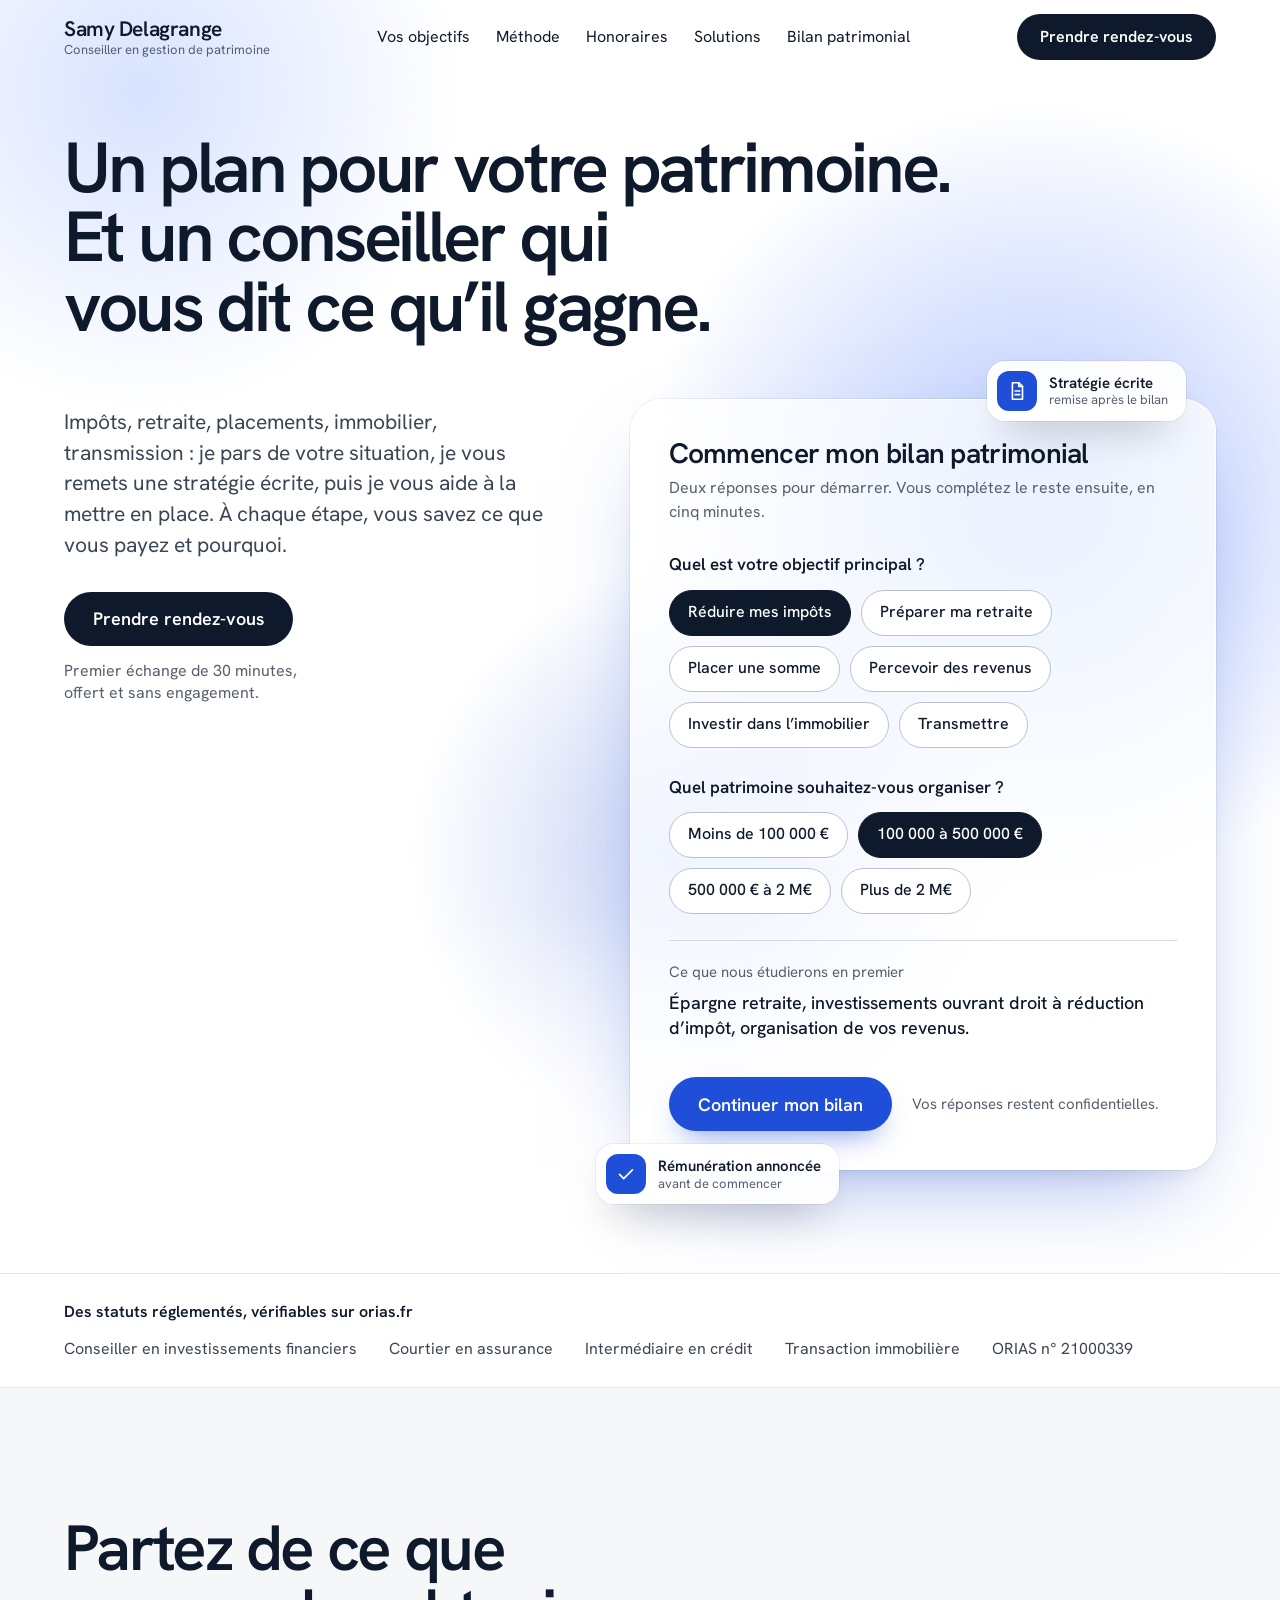
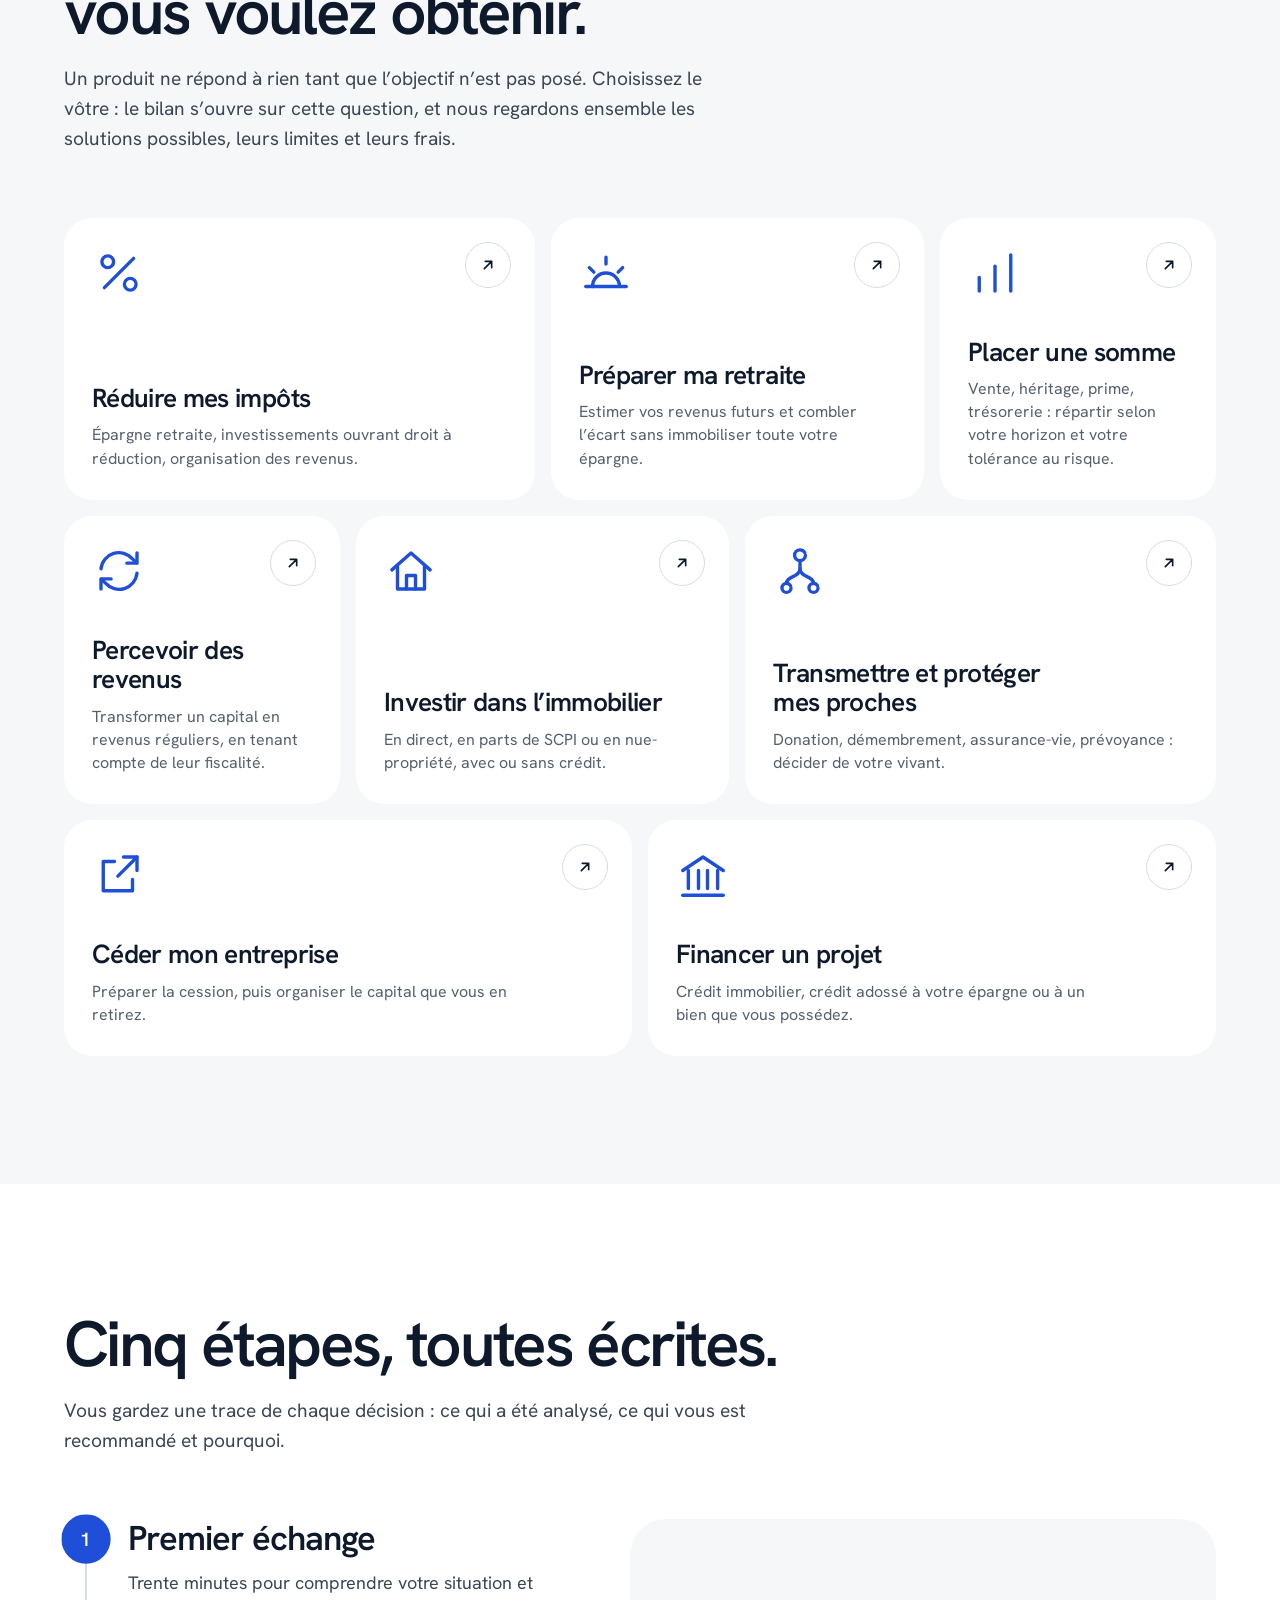
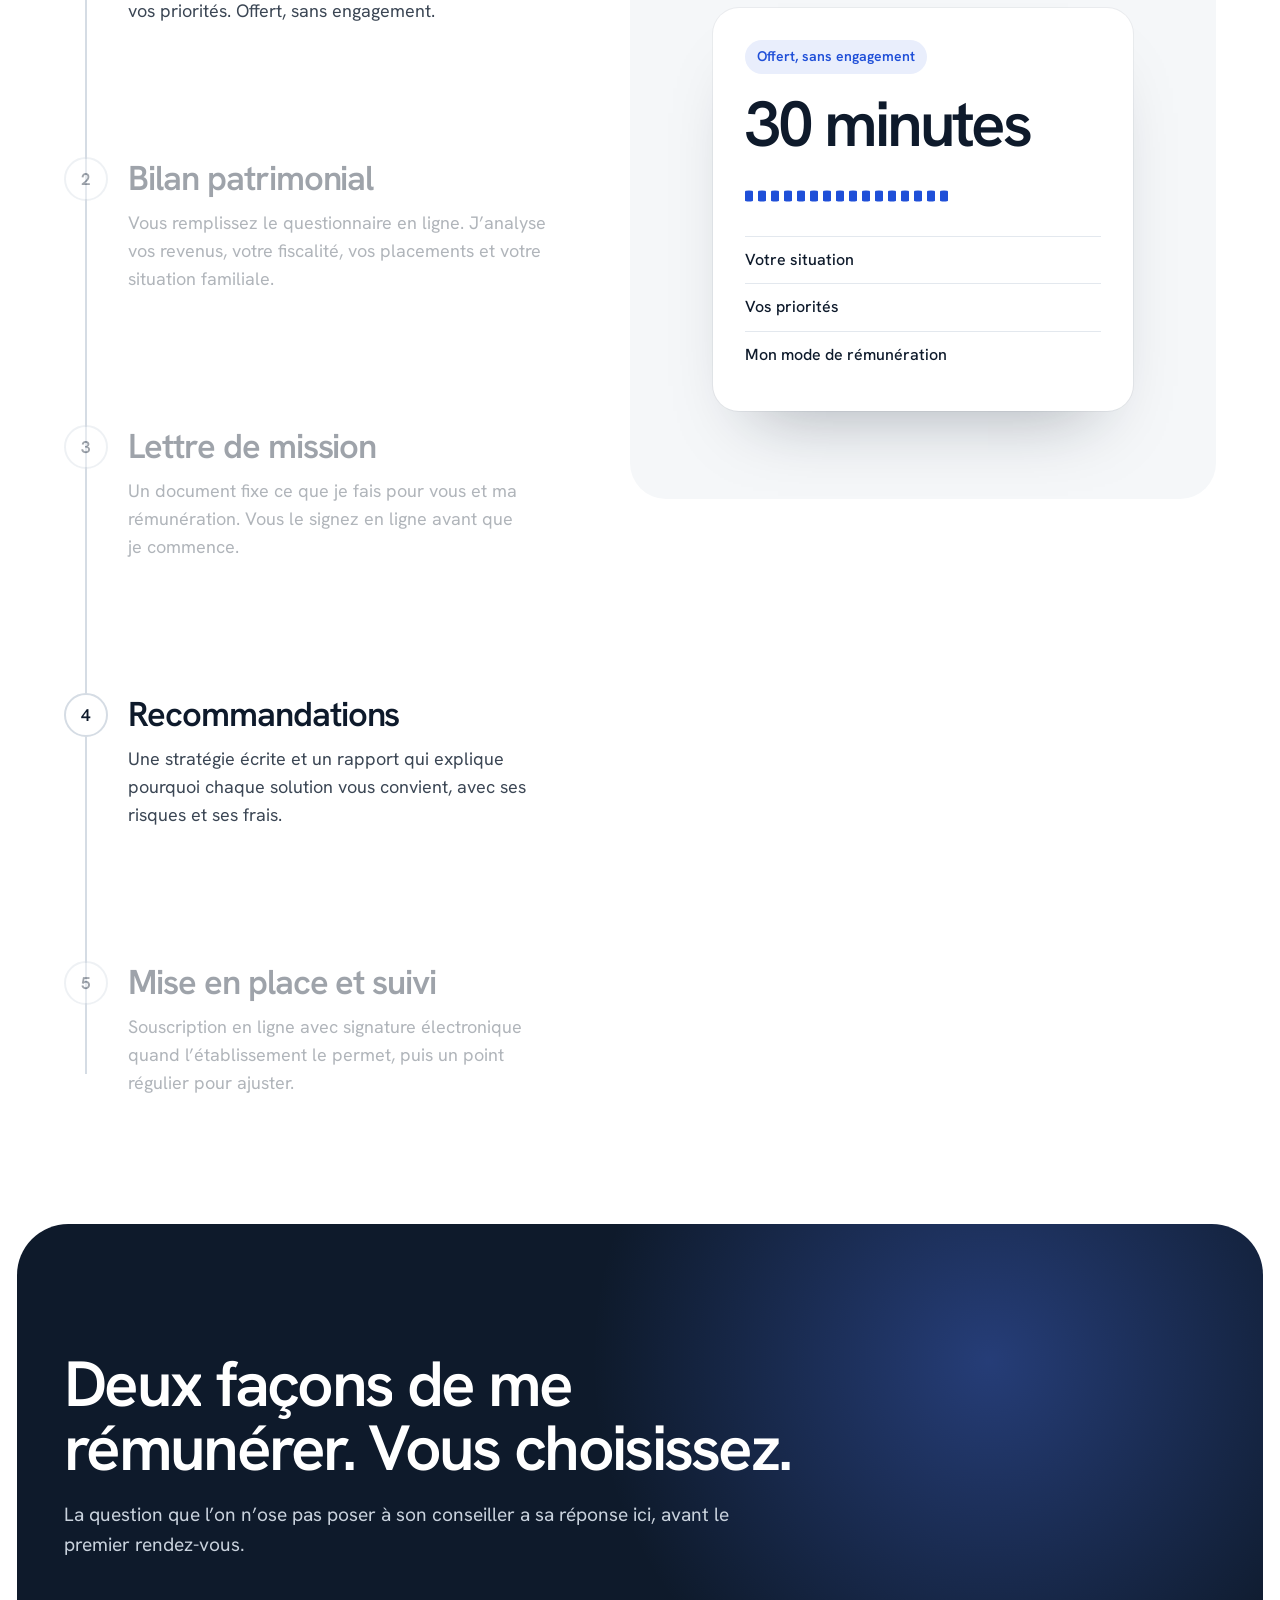
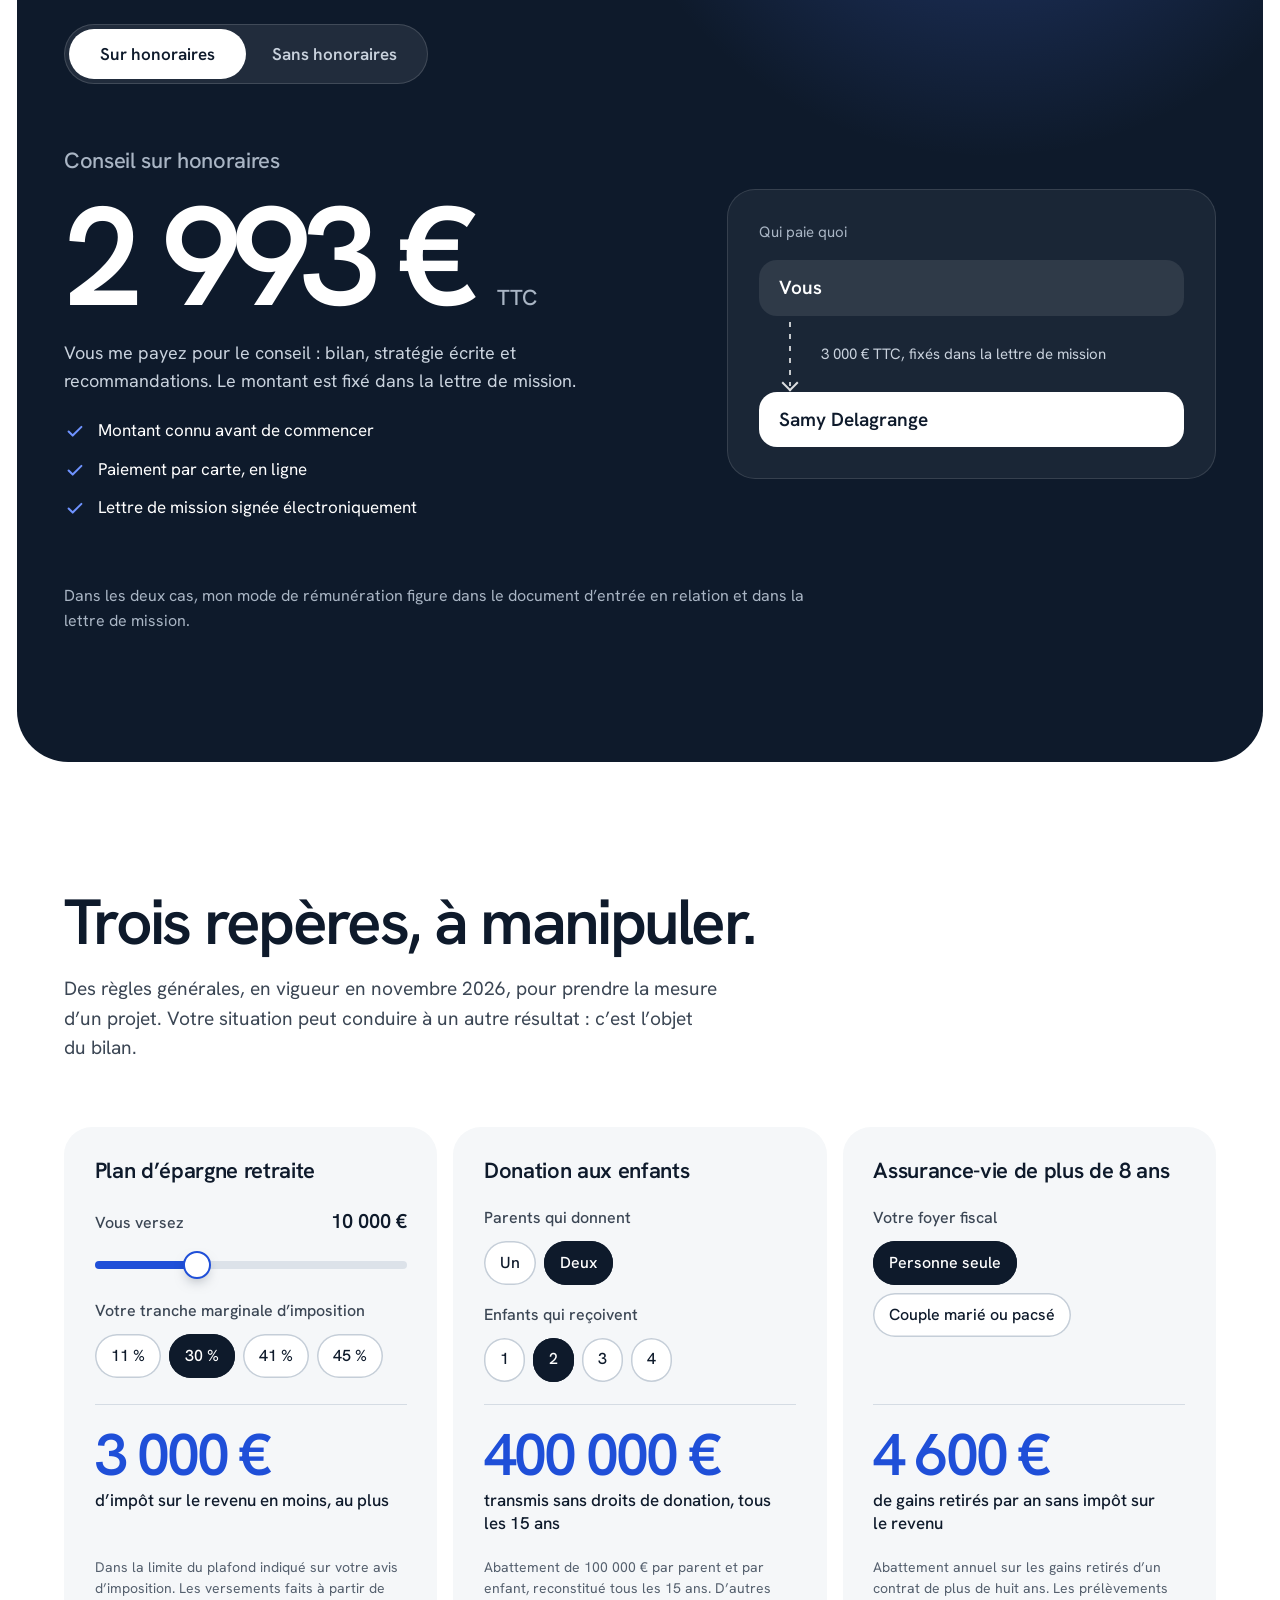
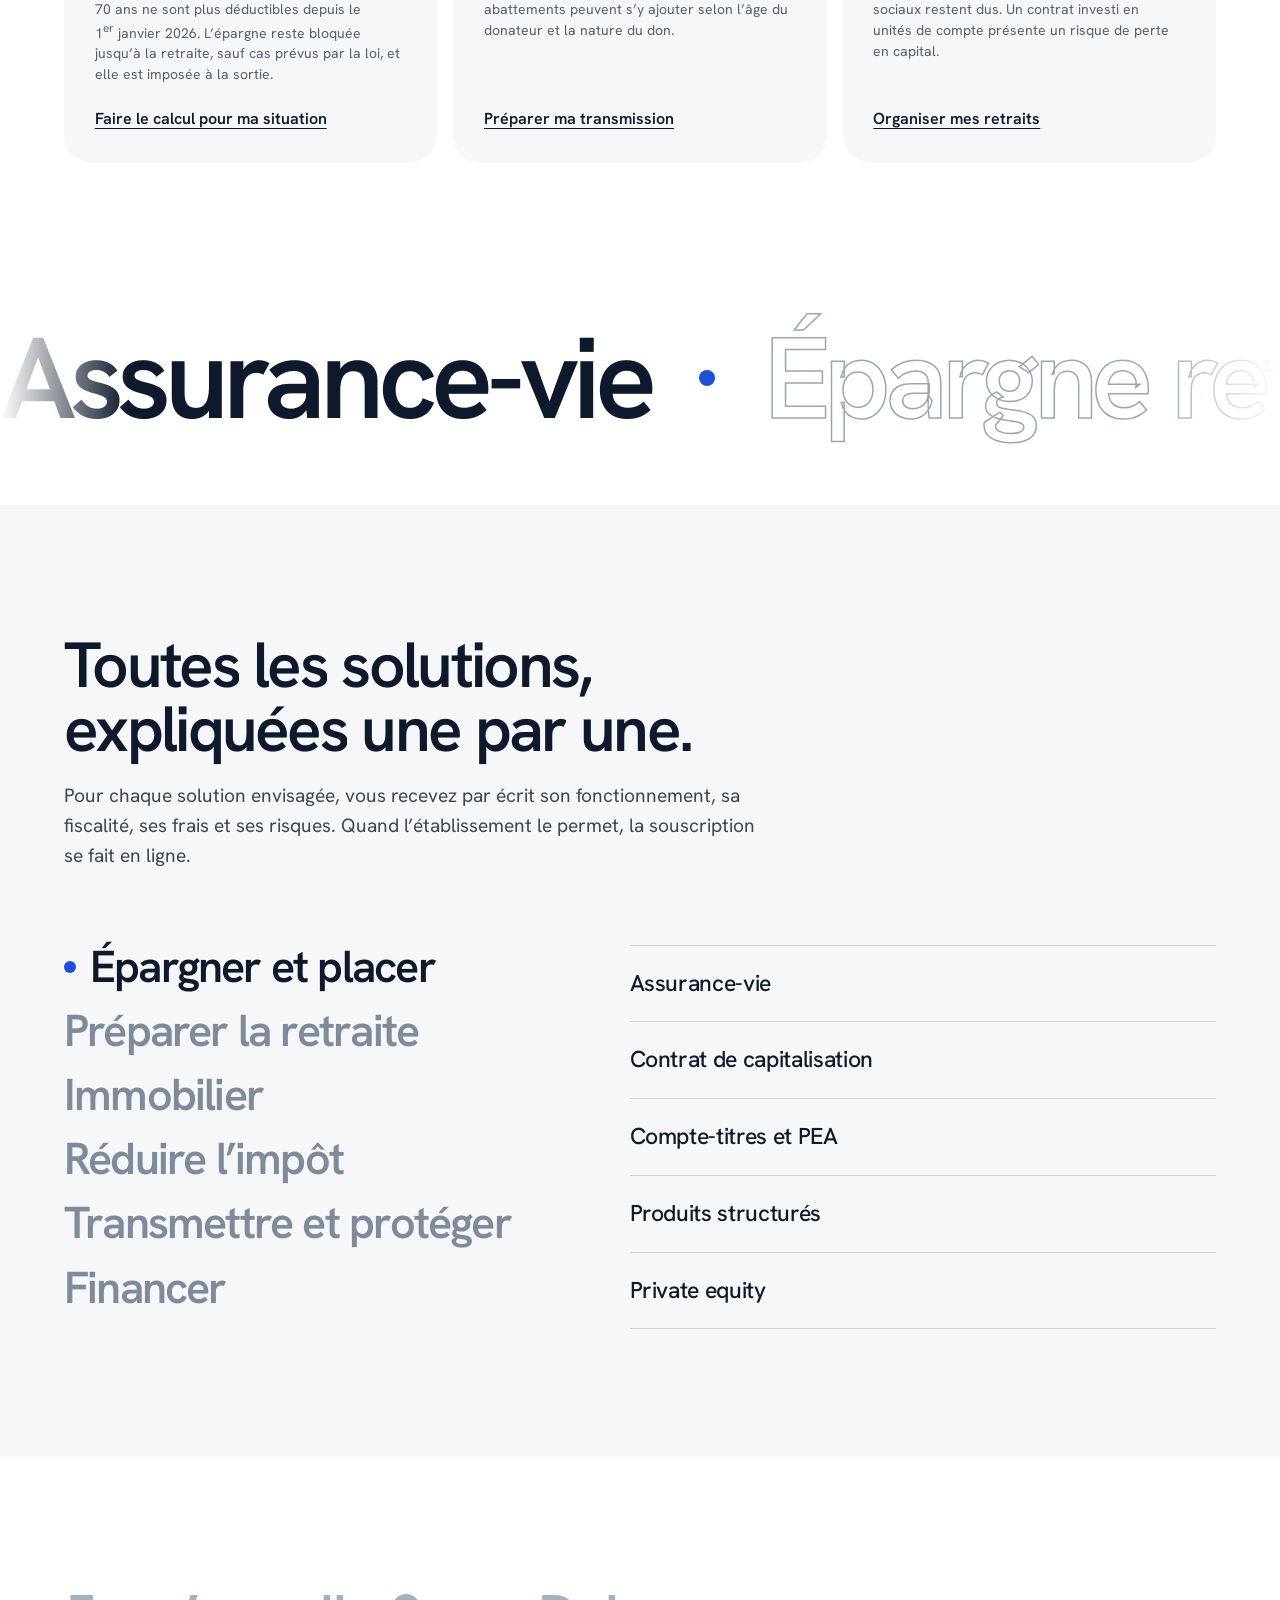
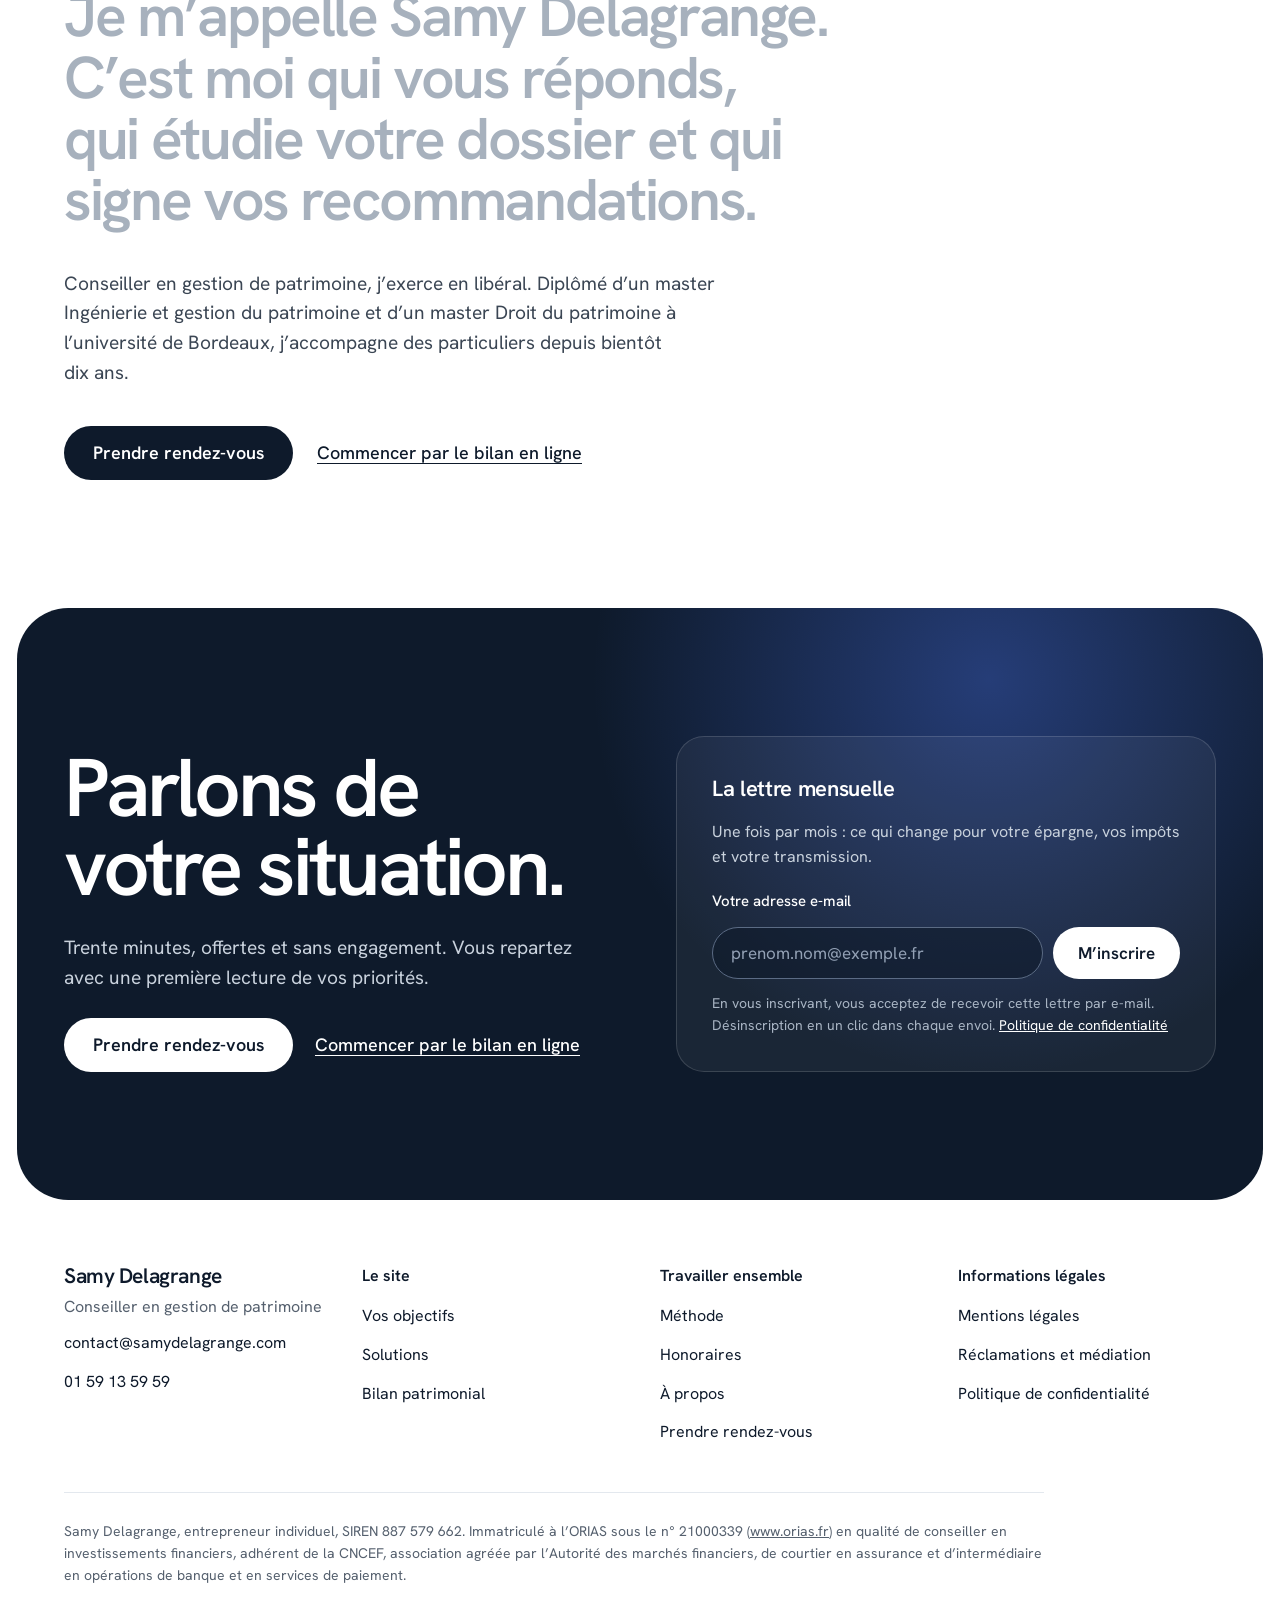
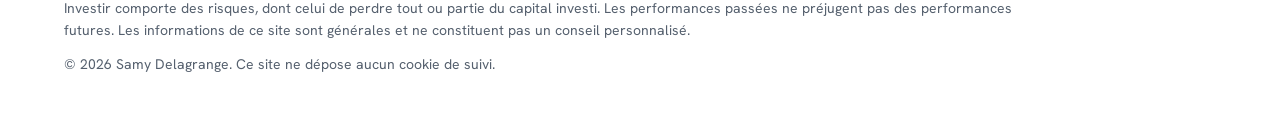
==== commit ff551e6a: "2026-11-18 – version du domaine samydelagrange.com (CNAME, pages indexables) Co-Authored-By: Claude " ====
--- a/index.html
+++ b/index.html
@@ -5,7 +5,7 @@
 <meta name="viewport" content="width=device-width, initial-scale=1">
 <title>Samy Delagrange – Conseiller en gestion de patrimoine</title>
 <meta name="description" content="Impôts, retraite, placements, immobilier, transmission : une stratégie écrite pour votre patrimoine, et une rémunération annoncée avant de commencer. Premier échange de 30 minutes offert.">
-<meta name="robots" content="noindex, nofollow">
+<meta name="robots" content="index, follow">
 <link rel="canonical" href="https://samydelagrange.com/">
 <meta property="og:type" content="website">
 <meta property="og:locale" content="fr_FR">
@@ -15,10 +15,10 @@
 <meta property="og:url" content="https://samydelagrange.com/">
 <meta name="twitter:card" content="summary">
 <meta name="theme-color" content="#FFFFFF">
-<link rel="icon" href="/samydelagrange-com/assets/favicon.svg" type="image/svg+xml">
-<link rel="preload" as="font" type="font/woff2" href="/samydelagrange-com/assets/fonts/hanken-grotesk-latin-400-normal.woff2" crossorigin>
-<link rel="preload" as="font" type="font/woff2" href="/samydelagrange-com/assets/fonts/hanken-grotesk-latin-600-normal.woff2" crossorigin>
-<link rel="stylesheet" href="/samydelagrange-com/assets/css/site.css?v=1e3523cc5f">
+<link rel="icon" href="/assets/favicon.svg" type="image/svg+xml">
+<link rel="preload" as="font" type="font/woff2" href="/assets/fonts/hanken-grotesk-latin-400-normal.woff2" crossorigin>
+<link rel="preload" as="font" type="font/woff2" href="/assets/fonts/hanken-grotesk-latin-600-normal.woff2" crossorigin>
+<link rel="stylesheet" href="/assets/css/site.css?v=ab5e04efd4">
 <script>(function(d){var c='js';try{if(!matchMedia('(prefers-reduced-motion: reduce)').matches){c+=' motion';window.__sdT=setTimeout(function(){d.classList.remove('motion')},3500)}}catch(e){}d.className=c})(document.documentElement);</script>
 </head>
 <body>
@@ -26,19 +26,19 @@
 
 <header class="site-header">
   <div class="wrap header-row">
-    <a class="brand" href="/samydelagrange-com/">
+    <a class="brand" href="/">
       <span class="brand-name">Samy Delagrange</span>
       <span class="brand-role">Conseiller en gestion de patrimoine</span>
     </a>
     <button class="nav-toggle" type="button" aria-expanded="false" aria-controls="menu">Menu</button>
     <nav id="menu" class="nav" aria-label="Navigation principale">
-      <a href="/samydelagrange-com/#objectifs">Vos objectifs</a>
-      <a href="/samydelagrange-com/#methode">Méthode</a>
-      <a href="/samydelagrange-com/#honoraires">Honoraires</a>
-      <a href="/samydelagrange-com/#solutions">Solutions</a>
-      <a href="/samydelagrange-com/bilan-patrimonial/">Bilan patrimonial</a>
+      <a href="/#objectifs">Vos objectifs</a>
+      <a href="/#methode">Méthode</a>
+      <a href="/#honoraires">Honoraires</a>
+      <a href="/#solutions">Solutions</a>
+      <a href="/bilan-patrimonial/">Bilan patrimonial</a>
     </nav>
-    <a class="btn btn-ink header-cta" href="/samydelagrange-com/rendez-vous/"><span class="cta-long">Prendre rendez-vous</span><span class="cta-short" aria-hidden="true">Rendez-vous</span></a>
+    <a class="btn btn-ink header-cta" href="/rendez-vous/"><span class="cta-long">Prendre rendez-vous</span><span class="cta-short" aria-hidden="true">Rendez-vous</span></a>
   </div>
 </header>
 
@@ -51,7 +51,7 @@
       <div class="hero-text">
         <p class="lead" data-reveal style="--i:5">Impôts, retraite, placements, immobilier, transmission&nbsp;: je pars de votre situation, je vous remets une stratégie écrite, puis je vous aide à la mettre en place. À chaque étape, vous savez ce que vous payez et pourquoi.</p>
         <div class="hero-actions" data-reveal style="--i:7">
-          <a class="btn btn-ink" data-magnet href="/samydelagrange-com/rendez-vous/">Prendre rendez-vous</a>
+          <a class="btn btn-ink" data-magnet href="/rendez-vous/">Prendre rendez-vous</a>
           <span>Premier échange de 30&nbsp;minutes, offert et sans engagement.</span>
         </div>
       </div>
@@ -96,7 +96,7 @@
             <span data-pistes>Épargne retraite, investissements ouvrant droit à réduction d’impôt, organisation de vos revenus.</span>
           </div>
           <div class="starter-actions">
-            <a class="btn btn-accent" data-magnet data-starter-link href="/samydelagrange-com/bilan-patrimonial/?objectif=impots&amp;patrimoine=b">Continuer mon bilan</a>
+            <a class="btn btn-accent" data-magnet data-starter-link href="/bilan-patrimonial/?objectif=impots&amp;patrimoine=b">Continuer mon bilan</a>
             <span>Vos réponses restent confidentielles.</span>
           </div>
         </div>
@@ -125,42 +125,42 @@
       <p data-reveal style="--i:2">Un produit ne répond à rien tant que l’objectif n’est pas posé. Choisissez le vôtre&nbsp;: le bilan s’ouvre sur cette question, et nous regardons ensemble les solutions possibles, leurs limites et leurs frais.</p>
     </div>
     <div class="bento">
-      <a class="tile t-5" data-reveal style="--i:0" href="/samydelagrange-com/bilan-patrimonial/?objectif=impots">
+      <a class="tile t-5" data-reveal style="--i:0" href="/bilan-patrimonial/?objectif=impots">
         <svg class="pic" viewBox="0 0 24 24" aria-hidden="true"><circle pathLength="1" cx="7" cy="7" r="2.6"/><circle pathLength="1" cx="17" cy="17" r="2.6"/><path pathLength="1" d="M18.5 5.5l-13 13"/></svg>
         <strong>Réduire mes impôts</strong><span class="d">Épargne retraite, investissements ouvrant droit à réduction, organisation des revenus.</span>
         <span class="go" aria-hidden="true"><svg viewBox="0 0 24 24"><path d="M8 16l8-8M9 8h7v7"/></svg></span>
       </a>
-      <a class="tile t-4" data-reveal style="--i:1" href="/samydelagrange-com/bilan-patrimonial/?objectif=retraite">
+      <a class="tile t-4" data-reveal style="--i:1" href="/bilan-patrimonial/?objectif=retraite">
         <svg class="pic" viewBox="0 0 24 24" aria-hidden="true"><path pathLength="1" d="M3 18h18"/><path pathLength="1" d="M6 18a6 6 0 0112 0"/><path pathLength="1" d="M12 5v3M4.6 9.6l2 2M19.4 9.6l-2 2"/></svg>
         <strong>Préparer ma retraite</strong><span class="d">Estimer vos revenus futurs et combler l’écart sans immobiliser toute votre épargne.</span>
         <span class="go" aria-hidden="true"><svg viewBox="0 0 24 24"><path d="M8 16l8-8M9 8h7v7"/></svg></span>
       </a>
-      <a class="tile t-3" data-reveal style="--i:2" href="/samydelagrange-com/bilan-patrimonial/?objectif=placer">
+      <a class="tile t-3" data-reveal style="--i:2" href="/bilan-patrimonial/?objectif=placer">
         <svg class="pic" viewBox="0 0 24 24" aria-hidden="true"><path pathLength="1" d="M5 20v-6"/><path pathLength="1" d="M12 20V9"/><path pathLength="1" d="M19 20V4"/></svg>
         <strong>Placer une somme</strong><span class="d">Vente, héritage, prime, trésorerie&nbsp;: répartir selon votre horizon et votre tolérance au risque.</span>
         <span class="go" aria-hidden="true"><svg viewBox="0 0 24 24"><path d="M8 16l8-8M9 8h7v7"/></svg></span>
       </a>
-      <a class="tile t-3" data-reveal style="--i:0" href="/samydelagrange-com/bilan-patrimonial/?objectif=revenus">
+      <a class="tile t-3" data-reveal style="--i:0" href="/bilan-patrimonial/?objectif=revenus">
         <svg class="pic" viewBox="0 0 24 24" aria-hidden="true"><path pathLength="1" d="M4 11a8 8 0 0114-4.4L20 8.5"/><path pathLength="1" d="M20 4v4.5h-4.5"/><path pathLength="1" d="M20 13a8 8 0 01-14 4.4L4 15.5"/><path pathLength="1" d="M4 20v-4.5h4.5"/></svg>
         <strong>Percevoir des revenus</strong><span class="d">Transformer un capital en revenus réguliers, en tenant compte de leur fiscalité.</span>
         <span class="go" aria-hidden="true"><svg viewBox="0 0 24 24"><path d="M8 16l8-8M9 8h7v7"/></svg></span>
       </a>
-      <a class="tile t-4" data-reveal style="--i:1" href="/samydelagrange-com/bilan-patrimonial/?objectif=immobilier">
+      <a class="tile t-4" data-reveal style="--i:1" href="/bilan-patrimonial/?objectif=immobilier">
         <svg class="pic" viewBox="0 0 24 24" aria-hidden="true"><path pathLength="1" d="M3.5 11.5L12 4l8.5 7.5"/><path pathLength="1" d="M6 10v10h12V10"/><path pathLength="1" d="M10 20v-6h4v6"/></svg>
         <strong>Investir dans l’immobilier</strong><span class="d">En direct, en parts de SCPI ou en nue-propriété, avec ou sans crédit.</span>
         <span class="go" aria-hidden="true"><svg viewBox="0 0 24 24"><path d="M8 16l8-8M9 8h7v7"/></svg></span>
       </a>
-      <a class="tile t-5" data-reveal style="--i:2" href="/samydelagrange-com/bilan-patrimonial/?objectif=transmettre">
+      <a class="tile t-5" data-reveal style="--i:2" href="/bilan-patrimonial/?objectif=transmettre">
         <svg class="pic" viewBox="0 0 24 24" aria-hidden="true"><circle pathLength="1" cx="12" cy="5" r="2.4"/><path pathLength="1" d="M12 7.5V11c0 4-6 3-6 6.5"/><path pathLength="1" d="M12 11c0 4 6 3 6 6.5"/><circle pathLength="1" cx="6" cy="19.5" r="2"/><circle pathLength="1" cx="18" cy="19.5" r="2"/></svg>
         <strong>Transmettre et protéger mes proches</strong><span class="d">Donation, démembrement, assurance-vie, prévoyance&nbsp;: décider de votre vivant.</span>
         <span class="go" aria-hidden="true"><svg viewBox="0 0 24 24"><path d="M8 16l8-8M9 8h7v7"/></svg></span>
       </a>
-      <a class="tile t-6" data-reveal style="--i:0" href="/samydelagrange-com/bilan-patrimonial/?objectif=cession">
+      <a class="tile t-6" data-reveal style="--i:0" href="/bilan-patrimonial/?objectif=cession">
         <svg class="pic" viewBox="0 0 24 24" aria-hidden="true"><path pathLength="1" d="M14 4h6v6"/><path pathLength="1" d="M20 4l-8.5 8.5"/><path pathLength="1" d="M10 6H5v13h13v-5"/></svg>
         <strong>Céder mon entreprise</strong><span class="d">Préparer la cession, puis organiser le capital que vous en retirez.</span>
         <span class="go" aria-hidden="true"><svg viewBox="0 0 24 24"><path d="M8 16l8-8M9 8h7v7"/></svg></span>
       </a>
-      <a class="tile t-6" data-reveal style="--i:1" href="/samydelagrange-com/bilan-patrimonial/?objectif=financer">
+      <a class="tile t-6" data-reveal style="--i:1" href="/bilan-patrimonial/?objectif=financer">
         <svg class="pic" viewBox="0 0 24 24" aria-hidden="true"><path pathLength="1" d="M3 10l9-6 9 6"/><path pathLength="1" d="M5.5 10v8M10 10v8M14 10v8M18.5 10v8"/><path pathLength="1" d="M3 21h18"/></svg>
         <strong>Financer un projet</strong><span class="d">Crédit immobilier, crédit adossé à votre épargne ou à un bien que vous possédez.</span>
         <span class="go" aria-hidden="true"><svg viewBox="0 0 24 24"><path d="M8 16l8-8M9 8h7v7"/></svg></span>
@@ -312,7 +312,7 @@
         </div>
         <p class="calc-out" aria-live="polite"><strong><span data-out>3&nbsp;000</span>&nbsp;€</strong><span class="calc-what">d’impôt sur le revenu en moins, au plus</span></p>
         <p class="calc-note">Dans la limite du plafond indiqué sur votre avis d’imposition. Les versements faits à partir de 70&nbsp;ans ne sont plus déductibles depuis le 1<sup>er</sup>&nbsp;janvier&nbsp;2026. L’épargne reste bloquée jusqu’à la retraite, sauf cas prévus par la loi, et elle est imposée à la sortie.</p>
-        <a class="link" href="/samydelagrange-com/bilan-patrimonial/?objectif=impots">Faire le calcul pour ma situation</a>
+        <a class="link" href="/bilan-patrimonial/?objectif=impots">Faire le calcul pour ma situation</a>
       </article>
       <article class="calc" data-calc="donation" data-reveal style="--i:1">
         <h3 class="h3">Donation aux enfants</h3>
@@ -332,7 +332,7 @@
         </div>
         <p class="calc-out" aria-live="polite"><strong><span data-out>400&nbsp;000</span>&nbsp;€</strong><span class="calc-what">transmis sans droits de donation, tous les 15&nbsp;ans</span></p>
         <p class="calc-note">Abattement de 100&nbsp;000&nbsp;€ par parent et par enfant, reconstitué tous les 15&nbsp;ans. D’autres abattements peuvent s’y ajouter selon l’âge du donateur et la nature du don.</p>
-        <a class="link" href="/samydelagrange-com/bilan-patrimonial/?objectif=transmettre">Préparer ma transmission</a>
+        <a class="link" href="/bilan-patrimonial/?objectif=transmettre">Préparer ma transmission</a>
       </article>
       <article class="calc" data-calc="vie" data-reveal style="--i:2">
         <h3 class="h3">Assurance-vie de plus de 8&nbsp;ans</h3>
@@ -345,7 +345,7 @@
         </div>
         <p class="calc-out" aria-live="polite"><strong><span data-out>4&nbsp;600</span>&nbsp;€</strong><span class="calc-what">de gains retirés par an sans impôt sur le revenu</span></p>
         <p class="calc-note">Abattement annuel sur les gains retirés d’un contrat de plus de huit ans. Les prélèvements sociaux restent dus. Un contrat investi en unités de compte présente un risque de perte en capital.</p>
-        <a class="link" href="/samydelagrange-com/bilan-patrimonial/?objectif=placer">Organiser mes retraits</a>
+        <a class="link" href="/bilan-patrimonial/?objectif=placer">Organiser mes retraits</a>
       </article>
     </div>
   </div>
@@ -391,8 +391,8 @@
       <h2 class="statement" data-lit>Je m’appelle Samy Delagrange. C’est moi qui vous réponds, qui étudie votre dossier et qui signe vos recommandations.</h2>
       <p data-reveal>Conseiller en gestion de patrimoine, j’exerce en libéral. Diplômé d’un master Ingénierie et gestion du patrimoine et d’un master Droit du patrimoine à l’université de Bordeaux, j’accompagne des particuliers depuis bientôt dix ans.</p>
       <div class="about-actions" data-reveal style="--i:1">
-        <a class="btn btn-ink" data-magnet href="/samydelagrange-com/rendez-vous/">Prendre rendez-vous</a>
-        <a class="link" href="/samydelagrange-com/bilan-patrimonial/">Commencer par le bilan en ligne</a>
+        <a class="btn btn-ink" data-magnet href="/rendez-vous/">Prendre rendez-vous</a>
+        <a class="link" href="/bilan-patrimonial/">Commencer par le bilan en ligne</a>
       </div>
     </div>
   </div>
@@ -404,8 +404,8 @@
       <h2 class="h2 h2-xl" data-split>Parlons de votre situation.</h2>
       <p data-reveal style="--i:2">Trente minutes, offertes et sans engagement. Vous repartez avec une première lecture de vos priorités.</p>
       <div class="dark-actions" data-reveal style="--i:3">
-        <a class="btn btn-light" data-magnet href="/samydelagrange-com/rendez-vous/">Prendre rendez-vous</a>
-        <a class="link" href="/samydelagrange-com/bilan-patrimonial/">Commencer par le bilan en ligne</a>
+        <a class="btn btn-light" data-magnet href="/rendez-vous/">Prendre rendez-vous</a>
+        <a class="link" href="/bilan-patrimonial/">Commencer par le bilan en ligne</a>
       </div>
     </div>
     <form class="letter" data-form="lettre" data-reveal style="--i:2" novalidate>
@@ -417,7 +417,7 @@
         <button class="btn btn-light" type="submit">M’inscrire</button>
       </div>
       <input class="hp" type="text" name="site_web" tabindex="-1" autocomplete="off" aria-hidden="true">
-      <p class="small">En vous inscrivant, vous acceptez de recevoir cette lettre par e-mail. Désinscription en un clic dans chaque envoi. <a href="/samydelagrange-com/politique-de-confidentialite/">Politique de confidentialité</a></p>
+      <p class="small">En vous inscrivant, vous acceptez de recevoir cette lettre par e-mail. Désinscription en un clic dans chaque envoi. <a href="/politique-de-confidentialite/">Politique de confidentialité</a></p>
       <p class="status" role="status" hidden></p>
     </form>
   </div>
@@ -436,26 +436,26 @@
         <span class="brand-name">Samy Delagrange</span>
         <span class="muted">Conseiller en gestion de patrimoine</span>
         <a href="mailto:contact@samydelagrange.com">contact@samydelagrange.com</a>
-        
+        <a href="tel:+33159135959">01 59 13 59 59</a>
       </div>
       <div class="footer-col">
         <span class="footer-title">Le site</span>
-        <a href="/samydelagrange-com/#objectifs">Vos objectifs</a>
-        <a href="/samydelagrange-com/#solutions">Solutions</a>
-        <a href="/samydelagrange-com/bilan-patrimonial/">Bilan patrimonial</a>
+        <a href="/#objectifs">Vos objectifs</a>
+        <a href="/#solutions">Solutions</a>
+        <a href="/bilan-patrimonial/">Bilan patrimonial</a>
       </div>
       <div class="footer-col">
         <span class="footer-title">Travailler ensemble</span>
-        <a href="/samydelagrange-com/#methode">Méthode</a>
-        <a href="/samydelagrange-com/#honoraires">Honoraires</a>
-        <a href="/samydelagrange-com/#a-propos">À propos</a>
-        <a href="/samydelagrange-com/rendez-vous/">Prendre rendez-vous</a>
+        <a href="/#methode">Méthode</a>
+        <a href="/#honoraires">Honoraires</a>
+        <a href="/#a-propos">À propos</a>
+        <a href="/rendez-vous/">Prendre rendez-vous</a>
       </div>
       <div class="footer-col">
         <span class="footer-title">Informations légales</span>
-        <a href="/samydelagrange-com/mentions-legales/">Mentions légales</a>
-        <a href="/samydelagrange-com/mentions-legales/#reclamations">Réclamations et médiation</a>
-        <a href="/samydelagrange-com/politique-de-confidentialite/">Politique de confidentialité</a>
+        <a href="/mentions-legales/">Mentions légales</a>
+        <a href="/mentions-legales/#reclamations">Réclamations et médiation</a>
+        <a href="/politique-de-confidentialite/">Politique de confidentialité</a>
       </div>
     </div>
     <div class="footer-legal">
@@ -466,7 +466,7 @@
   </div>
 </footer>
 
-<script>window.SD={"base": "/samydelagrange-com/", "email": "contact@samydelagrange.com", "meetingsUrl": "", "hubspot": {"portalId": "144160404", "api": "https://api-eu1.hsforms.com/submissions/v3/integration/submit/", "forms": {"bilan": "", "rendezVous": "", "lettre": ""}, "subscriptionTypeId": ""}};</script>
-<script src="/samydelagrange-com/assets/js/site.js?v=1e3523cc5f" defer></script>
+<script>window.SD={"base": "/", "email": "contact@samydelagrange.com", "meetingsUrl": "", "hubspot": {"portalId": "144160404", "api": "https://api-eu1.hsforms.com/submissions/v3/integration/submit/", "forms": {"bilan": "235e35cd-5f46-4f2e-9502-7f2ee5d0cb64", "rendezVous": "dc36a100-34de-4dd0-b211-e77a99401b31", "lettre": "0c3116b7-af28-4a17-8412-089028faf363"}, "subscriptionTypeId": "4179981207"}};</script>
+<script src="/assets/js/site.js?v=ab5e04efd4" defer></script>
 </body>
 </html>
--- a/assets/css/site.css
+++ b/assets/css/site.css
@@ -0,0 +1,508 @@
+/* samydelagrange.com — feuille de style unique.
+   Direction : blanc, encre bleu nuit, un seul accent bleu, beaucoup d'air.
+   Mise en page : colonne de 1 200 px, texte aligné à gauche, grilles qui passent sur une colonne au téléphone.
+   Mouvement : tout état de départ masqué est écrit sous html.motion (posé par le script de l'en-tête
+   quand le visiteur n'a pas demandé à réduire les animations). Sans script, ou avec « réduire les
+   animations », la page s'affiche entière et immobile. */
+
+@font-face{font-family:"Hanken Grotesk";font-style:normal;font-weight:400;font-display:swap;src:url(../fonts/hanken-grotesk-latin-400-normal.woff2) format("woff2")}
+@font-face{font-family:"Hanken Grotesk";font-style:normal;font-weight:500;font-display:swap;src:url(../fonts/hanken-grotesk-latin-500-normal.woff2) format("woff2")}
+@font-face{font-family:"Hanken Grotesk";font-style:normal;font-weight:600;font-display:swap;src:url(../fonts/hanken-grotesk-latin-600-normal.woff2) format("woff2")}
+@font-face{font-family:"Hanken Grotesk";font-style:normal;font-weight:700;font-display:swap;src:url(../fonts/hanken-grotesk-latin-700-normal.woff2) format("woff2")}
+
+:root{
+  --paper:#FFFFFF;
+  --ink:#0E1A2B;
+  --ink-2:#3B4654;
+  --muted:#55606E;
+  --soft:#7F8B9A;
+  --unlit:#A7B1BD;
+  --mist:#F5F7F9;
+  --line:#D5DCE4;
+  --line-soft:#E3E8EE;
+  --accent:#1F4FD8;
+  --accent-2:#6F93FF;
+  --accent-tint:#E9EEFC;
+  --danger:#B42318;
+  --font:"Hanken Grotesk",system-ui,-apple-system,"Segoe UI",Roboto,sans-serif;
+  --wrap:1200px;
+  --gutter:24px;
+  --radius:28px;
+  --section:clamp(72px,10vw,150px);
+  --header:75px;
+  --ease:cubic-bezier(.2,.7,.2,1);
+  --out:cubic-bezier(.16,1,.3,1);
+  --spring:cubic-bezier(.34,1.56,.64,1);
+  color-scheme:light;
+}
+
+*,*::before,*::after{box-sizing:border-box}
+html{-webkit-text-size-adjust:100%;scroll-behavior:smooth;scroll-padding-top:96px}
+body{margin:0;background:var(--paper);color:var(--ink);font-family:var(--font);font-size:18px;line-height:1.55;-webkit-font-smoothing:antialiased;overflow-x:clip}
+img,svg{max-width:100%}
+h1,h2,h3{margin:0;font-weight:600;text-wrap:balance}
+p{margin:0;text-wrap:pretty}
+ul,ol{margin:0;padding:0;list-style:none}
+a{color:var(--ink)}
+a:hover{color:var(--accent)}
+button,input,select,textarea{font:inherit;color:inherit}
+:focus-visible{outline:3px solid var(--accent);outline-offset:3px;border-radius:4px}
+[hidden]{display:none !important}
+::selection{background:var(--accent);color:#fff}
+
+.wrap{max-width:var(--wrap);margin:0 auto;padding:0 var(--gutter)}
+.muted{color:var(--muted)}
+.vh{position:absolute;width:1px;height:1px;margin:-1px;overflow:hidden;clip-path:inset(50%);white-space:nowrap}
+.skip{position:absolute;left:-9999px;top:8px;background:var(--ink);color:#fff;padding:10px 16px;border-radius:8px;z-index:40}
+.skip:focus{left:8px}
+
+@view-transition{navigation:auto}
+
+/* ——— Boutons ——— */
+.btn{position:relative;isolation:isolate;overflow:hidden;display:inline-flex;align-items:center;justify-content:center;min-height:54px;padding:0 28px;border-radius:999px;border:1.5px solid transparent;font-size:18px;font-weight:600;text-decoration:none;cursor:pointer;line-height:1.2;text-align:center;translate:var(--tx,0) var(--ty,0);transition:translate .35s var(--out),scale .2s var(--ease),color .3s,border-color .3s,box-shadow .3s}
+.btn::before{content:"";position:absolute;inset:-1px;z-index:-1;border-radius:inherit;transform:translateY(102%);transition:transform .5s var(--out)}
+.btn:hover::before{transform:none}
+.btn:active{scale:.97}
+.btn-ink{background:var(--ink);color:#fff}
+.btn-ink::before{background:var(--accent)}
+.btn-ink:hover{color:#fff}
+.btn-accent{background:var(--accent);color:#fff;box-shadow:0 14px 30px -14px rgba(31,79,216,.7)}
+.btn-accent::before{background:var(--ink)}
+.btn-accent:hover{color:#fff}
+.btn-light{background:#fff;color:var(--ink)}
+.btn-light::before{background:var(--accent-tint)}
+.btn-light:hover{color:var(--ink)}
+.btn-line{background:#fff;color:var(--ink);border-color:#B8C2CE}
+.btn-line::before{background:var(--mist)}
+.btn-line:hover{border-color:var(--ink);color:var(--ink)}
+.btn[disabled]{opacity:.55;cursor:default}
+.link{font-weight:500;padding:12px 0;display:inline-block;text-underline-offset:4px}
+
+/* ——— En-tête ——— */
+.site-header{position:sticky;top:0;z-index:30;background:rgba(255,255,255,0);border-bottom:1px solid transparent;transition:background .35s,border-color .35s}
+.site-header.scrolled,.site-header.menu-open,html:not(.js) .site-header{background:rgba(255,255,255,.9);-webkit-backdrop-filter:saturate(1.6) blur(16px);backdrop-filter:saturate(1.6) blur(16px);border-bottom-color:var(--line-soft)}
+.site-header::after{content:"";position:absolute;left:0;right:0;bottom:-2px;height:2px;background:var(--accent);transform:scaleX(var(--p,0));transform-origin:0 50%;pointer-events:none}
+.header-row{display:flex;align-items:center;justify-content:space-between;gap:12px 28px;padding-top:14px;padding-bottom:14px}
+.brand{display:flex;flex-direction:column;gap:2px;text-decoration:none;color:var(--ink)}
+.brand:hover{color:var(--ink)}
+.brand-name{font-size:21px;font-weight:600;letter-spacing:-.02em;line-height:1.1}
+.brand-role{font-size:13px;color:var(--muted);line-height:1.2}
+.nav{display:flex;align-items:center;gap:6px 26px;font-size:16px}
+.nav a{position:relative;text-decoration:none;padding:10px 0;white-space:nowrap;color:var(--ink)}
+.nav a::after{content:"";position:absolute;left:0;right:0;bottom:6px;height:1.5px;background:currentColor;transform:scaleX(0);transform-origin:100% 50%;transition:transform .4s var(--out)}
+.nav a:hover::after{transform:scaleX(1);transform-origin:0 50%}
+.header-cta{min-height:46px;padding:0 22px;font-size:16px;white-space:nowrap}
+.cta-short{display:none}
+.nav-toggle{display:none;min-height:46px;padding:0 18px;border-radius:999px;border:1.5px solid #B8C2CE;background:#fff;font-size:16px;font-weight:500;cursor:pointer}
+
+@media (max-width:1020px){
+  .header-row{flex-wrap:wrap}
+  .brand{margin-right:auto}
+  .js .nav-toggle{display:inline-flex;align-items:center;order:3}
+  .header-cta{order:2}
+  .js .nav{display:none;order:5;flex-basis:100%;flex-direction:column;align-items:flex-start;gap:0;padding:6px 0 10px}
+  .js .nav.open{display:flex}
+  .js .nav a{padding:12px 0;font-size:18px}
+  .nav a::after{display:none}
+  html:not(.js) .nav{flex-wrap:wrap;flex-basis:100%;order:5}
+}
+@media (max-width:560px){
+  .header-row{gap:8px}
+  .brand-role{display:none}
+  .brand-name{font-size:19px}
+  .cta-long{display:none}
+  .cta-short{display:inline}
+  .header-cta{padding:0 14px;font-size:15px}
+  .nav-toggle{padding:0 12px;font-size:15px}
+}
+
+/* ——— Apparitions ——— */
+.motion [data-reveal]{opacity:0;transform:translateY(34px);transition:opacity .9s var(--ease),transform 1.1s var(--out);transition-delay:calc(var(--i,0)*80ms)}
+.motion [data-reveal].in{opacity:1;transform:none}
+/* La carte du bilan garde son flou d'arrière-plan : c'est elle qui s'anime, pas son conteneur */
+.motion .stage[data-reveal]{opacity:1;transform:none}
+.motion .stage .starter{opacity:0;transform:translateY(44px) scale(.94);transition:opacity .9s var(--ease) .5s,transform 1.2s var(--out) .5s}
+.motion .stage.in .starter{opacity:1;transform:none}
+.motion .tile[data-reveal]{transition:color .35s,opacity .9s var(--ease) calc(var(--i,0)*80ms),transform 1.1s var(--out) calc(var(--i,0)*80ms)}
+.motion [data-split]:not(.split){visibility:hidden}
+.w{display:inline-block;overflow:hidden;vertical-align:top;padding:.12em 0 .16em;margin:-.12em 0 -.16em}
+.w>span{display:inline-block}
+.motion .split .w>span{transform:translateY(118%) rotate(4deg);transform-origin:0 100%;transition:transform 1s var(--out);transition-delay:calc(var(--w,0)*42ms)}
+.motion .split.in .w>span{transform:none}
+
+/* ——— Sections et titres ——— */
+.section{padding:var(--section) 0}
+.section-mist{background:var(--mist)}
+.stack{display:flex;flex-direction:column;gap:clamp(40px,5vw,72px)}
+.intro{display:flex;flex-direction:column;gap:20px;max-width:880px}
+.intro p{color:var(--ink-2);font-size:clamp(18px,1.5vw,21px);max-width:36em}
+.h2{font-size:clamp(34px,5vw,72px);line-height:1;letter-spacing:-.042em}
+.h2-xl{font-size:clamp(40px,6.4vw,96px);line-height:.96}
+.h3{font-size:22px;line-height:1.2;letter-spacing:-.015em}
+
+/* ——— Haut de page ——— */
+.hero{position:relative;margin-top:calc(-1*var(--header));padding:calc(var(--header) + clamp(28px,4.5vw,64px)) 0 clamp(64px,8vw,120px);overflow:clip}
+.hero .wrap{position:relative;z-index:1}
+.hero-aura{position:absolute;inset:0;z-index:0;pointer-events:none;-webkit-mask-image:linear-gradient(#000 72%,transparent);mask-image:linear-gradient(#000 72%,transparent);translate:0 calc(var(--sy,0)*1px)}
+.hero-aura span{position:absolute;border-radius:50%;will-change:transform;translate:calc(var(--px,0)*var(--d,20)*1px) calc(var(--py,0)*var(--d,20)*1px);transition:translate 1.2s var(--out)}
+.hero-aura span:nth-child(1){--d:-36;width:clamp(460px,62vw,860px);aspect-ratio:1;right:-12%;top:8%;background:radial-gradient(closest-side,rgba(111,147,255,.5),rgba(111,147,255,0));animation:drift-a 17s ease-in-out infinite alternate}
+.hero-aura span:nth-child(2){--d:28;width:clamp(380px,46vw,620px);aspect-ratio:1;right:22%;top:44%;background:radial-gradient(closest-side,rgba(31,79,216,.26),rgba(31,79,216,0));animation:drift-b 21s ease-in-out infinite alternate}
+.hero-aura span:nth-child(3){--d:18;width:clamp(400px,50vw,640px);aspect-ratio:1;left:-14%;top:-18%;background:radial-gradient(closest-side,rgba(191,208,255,.6),rgba(191,208,255,0));animation:drift-c 25s ease-in-out infinite alternate}
+@keyframes drift-a{to{transform:translate(-9%,7%) scale(1.14)}}
+@keyframes drift-b{to{transform:translate(14%,-10%) scale(.88)}}
+@keyframes drift-c{to{transform:translate(10%,12%) scale(1.1)}}
+
+.hero-title{font-size:clamp(40px,5.55vw,80px);line-height:.98;letter-spacing:-.047em;margin-bottom:clamp(32px,4.5vw,64px)}
+.hero-title .t1,.hero-title .t2{display:block}
+.motion .hero-title.split .t2 .w>span{color:var(--unlit);transition:transform 1s var(--out) calc(var(--w,0)*42ms),color .7s ease calc(.75s + var(--w,0)*55ms)}
+.motion .hero-title.split.in .t2 .w>span{color:var(--ink)}
+.hero-grid{display:grid;grid-template-columns:minmax(0,5fr) minmax(0,6fr);gap:48px clamp(40px,6vw,88px);align-items:start}
+.hero-text{display:flex;flex-direction:column;gap:32px;padding-top:8px}
+@media (min-width:1021px){.hero-text{position:sticky;top:calc(var(--header) + 40px)}}
+.lead{font-size:clamp(19px,1.65vw,23px);line-height:1.45;color:var(--ink-2);max-width:32em}
+.hero-actions{display:flex;flex-wrap:wrap;align-items:center;gap:14px 22px}
+.hero-actions span{font-size:16px;color:var(--muted);max-width:17em;line-height:1.35}
+@media (max-width:1020px){.hero-grid{grid-template-columns:minmax(0,1fr)}}
+
+/* Carte « premier pas du bilan » et ses deux étiquettes flottantes */
+.stage{position:relative}
+.starter{position:relative;z-index:1;border:1px solid rgba(255,255,255,.95);border-radius:32px;padding:clamp(22px,3vw,38px);background:rgba(255,255,255,.74);-webkit-backdrop-filter:blur(22px) saturate(1.4);backdrop-filter:blur(22px) saturate(1.4);box-shadow:0 0 0 1px rgba(14,26,43,.06),0 40px 90px -40px rgba(31,79,216,.5),0 12px 30px -18px rgba(14,26,43,.18);display:flex;flex-direction:column;gap:26px}
+.starter h2{font-size:clamp(24px,2.2vw,30px);line-height:1.12;letter-spacing:-.025em}
+.starter-head{display:flex;flex-direction:column;gap:6px}
+.starter-head p{font-size:16px;color:var(--muted)}
+.choice{margin:0;padding:0;border:0;min-width:0}
+.choice legend{padding:0;margin-bottom:12px;font-size:17px;font-weight:600}
+.chips{display:flex;flex-wrap:wrap;gap:10px}
+.chip{min-height:46px;padding:0 18px;border-radius:999px;border:1.5px solid #B8C2CE;background:#fff;font-size:16px;font-weight:500;cursor:pointer;white-space:nowrap;font-variant-numeric:tabular-nums;transition:background .3s,color .3s,border-color .3s,scale .35s var(--spring)}
+.chip:hover{border-color:var(--ink)}
+.chip:active{scale:.94}
+.chip[aria-pressed="true"]{border-color:var(--ink);background:var(--ink);color:#fff}
+.starter-result{border-top:1px solid var(--line);padding-top:20px;display:flex;flex-direction:column;gap:6px;min-height:6.2em}
+.starter-result span:first-child{font-size:15px;color:var(--muted)}
+.starter-result span:last-child{font-size:18px;font-weight:500;line-height:1.4}
+.motion .starter-result .swap{animation:swap .55s var(--out)}
+@keyframes swap{from{opacity:0;transform:translateY(10px);filter:blur(4px)}}
+.starter-actions{display:flex;flex-wrap:wrap;align-items:center;gap:12px 20px}
+.starter-actions span{font-size:15px;color:var(--muted)}
+
+.float{position:absolute;z-index:2;display:flex;align-items:center;gap:12px;padding:10px 18px 10px 10px;border-radius:18px;background:rgba(255,255,255,.94);box-shadow:0 0 0 1px rgba(14,26,43,.06),0 22px 44px -20px rgba(14,26,43,.4);font-size:15px;font-weight:600;line-height:1.25;white-space:nowrap;translate:calc(var(--px,0)*var(--d,10)*1px) calc(var(--py,0)*var(--d,10)*1px);transition:translate .9s var(--out)}
+.float small{display:block;font-size:13px;font-weight:400;color:var(--muted)}
+.float .ico{flex:none;width:40px;height:40px;border-radius:12px;background:var(--accent);color:#fff;display:grid;place-items:center}
+.float svg{width:22px;height:22px;fill:none;stroke:currentColor;stroke-width:1.8;stroke-linecap:round;stroke-linejoin:round}
+.f1{--d:-16;top:-38px;right:30px;animation:bob 6s ease-in-out infinite alternate}
+.f2{--d:12;bottom:-34px;left:-34px;animation:bob 7.5s ease-in-out -2s infinite alternate}
+@keyframes bob{from{transform:translateY(-5px)}to{transform:translateY(6px)}}
+.motion .float{opacity:0;scale:.7;transition:translate .9s var(--out),opacity .5s ease 1.25s,scale .9s var(--spring) 1.25s}
+.motion .f2{transition-delay:0s,1.45s,1.45s}
+.motion .stage.in .float{opacity:1;scale:1}
+@media (max-width:1180px){.f2{left:auto;right:-10px}}
+@media (max-width:720px){.float{display:none}}
+
+/* ——— Statuts ——— */
+.facts{border-top:1px solid var(--line-soft);border-bottom:1px solid var(--line-soft);background:#fff}
+.facts .wrap{padding-top:26px;padding-bottom:26px;display:flex;flex-wrap:wrap;align-items:center;gap:12px 40px}
+.facts strong{font-size:16px;font-weight:600}
+.facts ul{display:flex;flex-wrap:wrap;gap:6px 32px;font-size:16px;color:var(--ink-2)}
+.facts li{font-variant-numeric:tabular-nums}
+
+/* ——— Objectifs : grille de tuiles, l'encre part du pointeur ——— */
+.bento{display:grid;grid-template-columns:repeat(12,minmax(0,1fr));gap:16px}
+.tile{grid-column:span 4;position:relative;isolation:isolate;overflow:hidden;display:flex;flex-direction:column;gap:10px;min-height:268px;padding:28px 28px 30px;border-radius:var(--radius);background:#fff;text-decoration:none;color:var(--ink);transition:color .35s,opacity .9s var(--ease),transform 1.1s var(--out)}
+.tile::before{content:"";position:absolute;inset:0;z-index:-1;background:var(--ink);clip-path:circle(0 at var(--x,50%) var(--y,100%));transition:clip-path .7s var(--out)}
+.tile:hover,.tile:focus-visible{color:#fff}
+.tile:hover::before,.tile:focus-visible::before{clip-path:circle(160% at var(--x,50%) var(--y,100%))}
+.t-3{grid-column:span 3}
+.t-5{grid-column:span 5}
+.t-6{grid-column:span 6;min-height:220px}
+.tile .pic{width:54px;height:54px;margin-bottom:auto;fill:none;stroke:var(--accent);stroke-width:1.5;stroke-linecap:round;stroke-linejoin:round;transition:stroke .35s}
+.tile:hover .pic,.tile:focus-visible .pic{stroke:var(--accent-2)}
+.motion .tile .pic *{stroke-dasharray:1;stroke-dashoffset:1;transition:stroke-dashoffset 1.3s var(--ease) calc(.25s + var(--i,0)*80ms)}
+.motion .tile.in .pic *{stroke-dashoffset:0}
+.tile strong{font-size:clamp(22px,2.05vw,29px);font-weight:600;letter-spacing:-.025em;line-height:1.12;margin-top:28px;max-width:11em}
+.tile .d{font-size:16px;color:var(--muted);line-height:1.45;max-width:26em;transition:color .35s}
+.tile:hover .d,.tile:focus-visible .d{color:#C9D2DD}
+.tile .go{position:absolute;top:24px;right:24px;width:46px;height:46px;border-radius:50%;border:1.5px solid var(--line);display:grid;place-items:center;transition:background .35s,border-color .35s,color .35s,rotate .6s var(--out)}
+.tile .go svg{width:22px;height:22px;fill:none;stroke:currentColor;stroke-width:1.8;stroke-linecap:round;stroke-linejoin:round}
+.tile:hover .go,.tile:focus-visible .go{background:#fff;border-color:#fff;color:var(--ink);rotate:45deg}
+@media (max-width:1020px){.tile,.t-3,.t-5,.t-6{grid-column:span 6;min-height:230px}}
+@media (max-width:640px){.tile,.t-3,.t-5,.t-6{grid-column:span 12;min-height:0}.tile .pic{margin-bottom:10px}.tile strong{margin-top:6px}}
+
+/* ——— Méthode : la liste défile, l'illustration reste et change ——— */
+.scene{display:grid;grid-template-columns:minmax(0,5fr) minmax(0,6fr);gap:40px clamp(40px,6vw,88px);align-items:start}
+.msteps{position:relative;display:flex;flex-direction:column;padding-left:64px}
+.msteps::before,.msteps::after{content:"";position:absolute;left:21px;top:22px;bottom:22px;width:2px;background:var(--line)}
+.msteps::after{background:var(--accent);transform:scaleY(var(--fill,0));transform-origin:50% 0}
+html:not(.js) .msteps::after{display:none}
+.mstep{position:relative;display:flex;flex-direction:column;gap:12px;padding-bottom:clamp(48px,15vh,140px);transition:opacity .45s}
+.mstep:last-child{padding-bottom:0}
+.mstep .n{position:absolute;left:-64px;top:-2px;z-index:1;width:44px;height:44px;border-radius:50%;background:#fff;border:2px solid var(--line);display:grid;place-items:center;font-size:17px;font-weight:600;font-variant-numeric:tabular-nums;transition:background .4s,border-color .4s,color .4s,scale .5s var(--spring)}
+.mstep h3{font-size:clamp(25px,2.7vw,38px);line-height:1.08;letter-spacing:-.03em}
+.mstep p{color:var(--ink-2);max-width:26em}
+.scene.live .mstep:not(.active){opacity:.4}
+.scene.on .mstep.active .n,.scene.on .mstep.past .n{background:var(--accent);border-color:var(--accent);color:#fff}
+.scene.on .mstep.active .n{scale:1.12}
+.stage-m{position:sticky;top:108px;height:min(580px,calc(100vh - 148px));border-radius:36px;background:var(--mist);overflow:hidden}
+.panel{position:absolute;inset:0;display:grid;place-items:center;padding:clamp(18px,3vw,40px)}
+.js .scene.live .panel{opacity:0;transform:translateY(24px) scale(.96);transition:opacity .45s,transform .7s var(--out);pointer-events:none}
+.js .scene.live .panel.active{opacity:1;transform:none}
+.pcard{width:min(420px,100%);display:flex;flex-direction:column;gap:18px;padding:clamp(22px,2.6vw,32px);border-radius:26px;background:#fff;box-shadow:0 0 0 1px rgba(14,26,43,.05),0 40px 70px -40px rgba(14,26,43,.35)}
+.motion .panel .anim{opacity:0;transform:translateY(14px)}
+.motion .panel.active .anim{opacity:1;transform:none;transition:opacity .6s ease,transform .8s var(--out);transition-delay:calc(.12s + var(--i,0)*90ms)}
+.ptag{align-self:flex-start;white-space:nowrap;padding:6px 12px;border-radius:999px;background:var(--accent-tint);color:var(--accent);font-size:14px;font-weight:600}
+.ptitle{font-size:22px;font-weight:600;letter-spacing:-.02em}
+.pbig{font-size:clamp(44px,5vw,66px);font-weight:600;letter-spacing:-.05em;line-height:1}
+.pnote,.plabel{font-size:15px;color:var(--muted)}
+.plist{display:flex;flex-direction:column}
+.plist li{padding:11px 0;border-top:1px solid var(--line-soft);font-size:16px;font-weight:500}
+.wave{display:flex;align-items:center;gap:5px;height:44px}
+.wave i{flex:1;max-width:8px;height:100%;border-radius:4px;background:var(--accent);transform:scaleY(.25);animation:wave 1.1s ease-in-out infinite alternate}
+.wave i:nth-child(3n){animation-delay:-.4s;animation-duration:.9s}
+.wave i:nth-child(3n+1){animation-delay:-.75s;animation-duration:1.3s}
+.wave i:nth-child(4n){animation-delay:-.2s}
+@keyframes wave{to{transform:scaleY(1)}}
+.pbars{display:flex;flex-direction:column;gap:16px}
+.pbars li{display:grid;grid-template-columns:minmax(0,9.5em) 1fr;align-items:center;gap:14px;font-size:16px;font-weight:500}
+.pbars b{height:10px;border-radius:999px;background:var(--line-soft);overflow:hidden}
+.pbars i{display:block;height:100%;border-radius:inherit;background:var(--accent)}
+.motion .panel .pbars i{transform:scaleX(0);transform-origin:0 50%}
+.motion .panel.active .pbars i{transform:none;transition:transform 1s var(--out) calc(.35s + var(--i,0)*120ms)}
+.lines{display:flex;flex-direction:column;gap:9px}
+.lines i{display:block;height:9px;border-radius:999px;background:var(--line-soft)}
+.ppills{display:flex;flex-wrap:wrap;align-items:center;gap:8px;font-size:15px;font-weight:600}
+.ppills span{padding:7px 13px;border-radius:999px;background:var(--mist);box-shadow:inset 0 0 0 1px var(--line)}
+.ppills em{font-style:normal;font-weight:400;color:var(--muted)}
+.sign{display:flex;align-items:flex-end;justify-content:space-between;gap:12px;padding-top:6px;border-top:1px dashed var(--line)}
+.sign svg{flex:0 1 170px;min-width:0;height:48px;fill:none;stroke:var(--ink);stroke-width:2;stroke-linecap:round;stroke-linejoin:round}
+.motion .panel .sign path{stroke-dasharray:1;stroke-dashoffset:1}
+.motion .panel.active .sign path{stroke-dashoffset:0;transition:stroke-dashoffset 1.6s var(--ease) .75s}
+.reco{display:flex;flex-direction:column;gap:14px;padding:16px;border-radius:18px;background:var(--mist)}
+.reco .lines i{background:var(--line)}
+.reco .ppills span{background:#fff}
+.ptime{position:relative;display:flex;flex-direction:column;gap:22px;padding-left:34px}
+.ptime::before{content:"";position:absolute;left:8px;top:10px;bottom:10px;width:2px;background:var(--line)}
+.ptime li{position:relative;font-size:17px;font-weight:500}
+.ptime b{position:absolute;left:-34px;top:3px;width:18px;height:18px;border-radius:50%;background:var(--accent);box-shadow:0 0 0 5px #fff}
+.ptime li:last-child b{animation:pulse 1.8s ease-out infinite}
+@keyframes pulse{from{box-shadow:0 0 0 5px #fff,0 0 0 5px rgba(31,79,216,.45)}to{box-shadow:0 0 0 5px #fff,0 0 0 18px rgba(31,79,216,0)}}
+/* Sans script ou sur petit écran : chaque illustration suit son étape */
+html:not(.js) .stage-m{position:static;height:auto;background:none;display:grid;gap:16px;overflow:visible}
+html:not(.js) .panel,.mstep .panel{position:relative;inset:auto;display:block;padding:0}
+.mstep .panel{margin-top:10px}
+.mstep .pcard,html:not(.js) .pcard{width:100%;box-shadow:none;background:var(--mist)}
+.mstep .reco{background:#fff}
+@media (max-width:1020px){
+  .scene{grid-template-columns:minmax(0,1fr)}
+  .js .stage-m{display:none}
+  .msteps{padding-left:52px}
+  .msteps::before,.msteps::after{left:17px}
+  .mstep .n{left:-52px;width:36px;height:36px;font-size:15px}
+  .mstep{padding-bottom:48px}
+}
+
+/* ——— Bloc sombre (honoraires, rendez-vous) ——— */
+.slab{position:relative;isolation:isolate;overflow:hidden;margin:0 clamp(8px,1.3vw,20px);padding:var(--section) 0;border-radius:clamp(28px,4vw,56px);background:var(--ink);color:#fff}
+.slab::before{content:"";position:absolute;inset:0;z-index:-1;pointer-events:none;background:radial-gradient(640px circle at var(--mx,78%) var(--my,12%),rgba(79,123,255,.36),rgba(79,123,255,0) 62%);transition:opacity .4s}
+.slab .intro p,.slab p{color:#C9D2DD}
+.slab .link{color:#fff}
+.slab .link:hover{color:#C9D8FF}
+.slab .note{font-size:16px;color:#A9B5C4;max-width:760px}
+
+/* Honoraires */
+.seg{position:relative;align-self:flex-start;display:inline-grid;grid-auto-flow:column;grid-auto-columns:1fr;padding:5px;border-radius:999px;background:rgba(255,255,255,.08);box-shadow:inset 0 0 0 1px rgba(255,255,255,.14)}
+.seg::before{content:"";position:absolute;top:5px;bottom:5px;left:5px;width:calc(50% - 5px);border-radius:999px;background:#fff;translate:calc(var(--pos,0)*100%) 0;transition:translate .6s var(--out)}
+.seg button{position:relative;z-index:1;min-height:50px;padding:0 26px;border:0;border-radius:999px;background:none;color:#C9D2DD;font-size:17px;font-weight:600;white-space:nowrap;cursor:pointer;transition:color .35s}
+.seg button[aria-selected="true"]{color:var(--ink)}
+html:not(.js) .seg{display:none}
+.fee-panels{display:grid;gap:24px}
+html:not(.js) .fee-panels{grid-template-columns:repeat(auto-fit,minmax(min(380px,100%),1fr))}
+.fee-panel{display:grid;grid-template-columns:minmax(0,6fr) minmax(0,5fr);gap:40px clamp(32px,6vw,88px);align-items:center}
+html:not(.js) .fee-panel{grid-template-columns:minmax(0,1fr);align-items:start}
+.fee-main{display:flex;flex-direction:column;gap:22px}
+.fee-main .h3{color:#A9B5C4;font-weight:500}
+.fee-price{font-size:clamp(68px,11vw,168px);line-height:.86;letter-spacing:-.065em;font-weight:600;font-variant-numeric:tabular-nums;white-space:nowrap}
+.slab .fee-price{color:#fff}
+.fee-price small{font-size:clamp(17px,1.7vw,24px);letter-spacing:0;font-weight:500;color:#A9B5C4}
+.fee-main>p:not(.fee-price){max-width:30em}
+.ticks{display:flex;flex-direction:column;gap:12px;font-size:17px}
+.ticks li{display:flex;gap:12px;align-items:flex-start}
+.ticks svg{flex:none;margin-top:3px;width:22px;height:22px;fill:none;stroke:var(--accent-2);stroke-width:2.2;stroke-linecap:round;stroke-linejoin:round}
+.flow{display:flex;flex-direction:column;padding:clamp(20px,2.6vw,32px);border-radius:28px;background:rgba(255,255,255,.05);box-shadow:inset 0 0 0 1px rgba(255,255,255,.12)}
+.slab .flow-title{font-size:15px;margin-bottom:16px;color:#A9B5C4}
+.node{padding:16px 20px;border-radius:18px;background:rgba(255,255,255,.09);font-size:19px;font-weight:600;line-height:1.25}
+.node small{display:block;font-size:14px;font-weight:400;color:#A9B5C4}
+.node.me{background:#fff;color:var(--ink)}
+.pipe{position:relative;display:flex;align-items:center;min-height:76px;padding:10px 0 10px 62px;font-size:15px;line-height:1.35;color:#C9D2DD}
+.pipe::before{content:"";position:absolute;left:30px;top:6px;bottom:6px;width:2px;background:repeating-linear-gradient(180deg,rgba(255,255,255,.75) 0 5px,rgba(255,255,255,0) 5px 12px);animation:flow .7s linear infinite}
+.pipe::after{content:"";position:absolute;left:25px;bottom:3px;width:12px;height:12px;border-right:2px solid #fff;border-bottom:2px solid #fff;rotate:45deg;opacity:.85}
+@keyframes flow{to{background-position:0 12px}}
+.motion .fee-panel.show .anim{animation:rise .8s var(--out) both;animation-delay:calc(var(--i,0)*80ms)}
+@keyframes rise{from{opacity:0;transform:translateY(22px)}}
+@media (max-width:900px){.fee-panel{grid-template-columns:minmax(0,1fr)}}
+@media (max-width:480px){.seg{align-self:stretch}.seg button{padding:0 10px;font-size:15px}}
+
+/* ——— Repères chiffrés ——— */
+.calcs{display:grid;grid-template-columns:repeat(auto-fit,minmax(min(320px,100%),1fr));gap:16px}
+.calc{display:grid;grid-row:span 5;grid-template-rows:subgrid;row-gap:22px;align-content:start;padding:clamp(22px,2.4vw,32px);border-radius:var(--radius);background:var(--mist)}
+.calc-controls{display:flex;flex-direction:column;gap:18px}
+html:not(.js) .calc-controls{display:none}
+.calc-label{display:flex;justify-content:space-between;align-items:baseline;gap:12px;font-size:16px;font-weight:500;color:var(--ink-2)}
+.calc-label output{font-size:20px;font-weight:600;color:var(--ink);font-variant-numeric:tabular-nums}
+.range{-webkit-appearance:none;appearance:none;width:100%;height:32px;margin:-6px 0 0;background:none;cursor:pointer}
+.range::-webkit-slider-runnable-track{height:8px;border-radius:999px;background:linear-gradient(90deg,var(--accent) var(--pct,31%),#DCE2E9 var(--pct,31%))}
+.range::-moz-range-track{height:8px;border-radius:999px;background:#DCE2E9}
+.range::-moz-range-progress{height:8px;border-radius:999px;background:var(--accent)}
+.range::-webkit-slider-thumb{-webkit-appearance:none;width:28px;height:28px;margin-top:-10px;border-radius:50%;background:#fff;border:2px solid var(--accent);box-shadow:0 6px 14px -6px rgba(14,26,43,.5);transition:scale .25s var(--spring)}
+.range::-moz-range-thumb{width:24px;height:24px;border-radius:50%;background:#fff;border:2px solid var(--accent);box-shadow:0 6px 14px -6px rgba(14,26,43,.5)}
+.range:active::-webkit-slider-thumb{scale:1.18}
+.pick{margin:0;padding:0;border:0;min-width:0;display:flex;flex-wrap:wrap;gap:8px}
+.pick legend{padding:0;margin-bottom:10px;font-size:16px;font-weight:500;color:var(--ink-2)}
+.pick label{position:relative}
+.pick input{position:absolute;inset:0;width:100%;height:100%;margin:0;opacity:0;cursor:pointer}
+.pick span{display:inline-flex;align-items:center;min-height:44px;padding:0 16px;border-radius:999px;background:#fff;box-shadow:inset 0 0 0 1.5px #C5CED8;font-size:16px;font-weight:500;font-variant-numeric:tabular-nums;white-space:nowrap;transition:background .3s,color .3s,box-shadow .3s,scale .35s var(--spring)}
+.pick input:hover+span{box-shadow:inset 0 0 0 1.5px var(--ink)}
+.pick input:active+span{scale:.94}
+.pick input:checked+span{background:var(--ink);color:#fff;box-shadow:inset 0 0 0 1.5px var(--ink)}
+.pick input:focus-visible+span{outline:3px solid var(--accent);outline-offset:3px}
+.calc-out{display:flex;flex-direction:column;gap:6px;padding-top:22px;border-top:1px solid var(--line)}
+.calc>.link{align-self:end;justify-self:start}
+.calc-out strong{font-size:clamp(46px,4.6vw,68px);line-height:.95;letter-spacing:-.05em;font-weight:600;font-variant-numeric:tabular-nums;color:var(--accent);white-space:nowrap}
+.calc-what{font-size:17px;font-weight:500;line-height:1.35}
+.calc-note{font-size:14px;line-height:1.5;color:var(--muted)}
+.calc .link{padding:0;font-size:16px;font-weight:600}
+
+/* ——— Bandeau défilant ——— */
+.marquee{overflow:hidden;padding:clamp(8px,2vw,24px) 0 clamp(36px,5vw,72px);-webkit-mask-image:linear-gradient(90deg,transparent,#000 10%,#000 90%,transparent);mask-image:linear-gradient(90deg,transparent,#000 10%,#000 90%,transparent)}
+.marquee-track{display:flex;width:max-content;animation:marquee 60s linear infinite;translate:calc(var(--shift,0)*1px) 0}
+.marquee-track>div{display:flex;flex:none}
+.marquee span{display:inline-flex;align-items:center;gap:.42em;padding-right:.42em;font-size:clamp(48px,9vw,136px);font-weight:600;letter-spacing:-.055em;line-height:1.1;white-space:nowrap;color:var(--ink)}
+.marquee span:nth-child(even){color:transparent;-webkit-text-stroke:1.5px #9AA6B4}
+.marquee span::after{content:"";flex:none;width:.14em;height:.14em;border-radius:50%;background:var(--accent)}
+@keyframes marquee{to{transform:translateX(-50%)}}
+
+/* ——— Solutions ——— */
+.sol{display:grid;grid-template-columns:minmax(0,1fr);gap:40px clamp(40px,6vw,88px);align-items:start}
+.sol-tabs{display:none}
+.sol-panels{display:grid;grid-template-columns:repeat(auto-fit,minmax(min(300px,100%),1fr));gap:40px 48px}
+.sol-panel h3{font-size:20px;letter-spacing:-.01em;margin-bottom:10px}
+.sol-panel li{padding:11px 0;border-bottom:1px solid var(--line);font-size:17px}
+@media (min-width:861px){
+  .sol.live{grid-template-columns:minmax(0,5fr) minmax(0,6fr)}
+  .sol.live .sol-tabs{display:flex;flex-direction:column;align-items:flex-start}
+  .sol.live .sol-tabs button{position:relative;padding:7px 0;border:0;background:none;text-align:left;font-size:clamp(28px,3.5vw,52px);font-weight:600;letter-spacing:-.04em;line-height:1.12;color:var(--soft);cursor:pointer;transition:color .35s,translate .6s var(--out)}
+  .sol.live .sol-tabs button::before{content:"";position:absolute;left:-26px;top:50%;width:12px;height:12px;margin-top:-6px;border-radius:50%;background:var(--accent);scale:0;transition:scale .5s var(--spring)}
+  .sol.live .sol-tabs button[aria-pressed="true"]{color:var(--ink);translate:26px 0}
+  .sol.live .sol-tabs button[aria-pressed="true"]::before{scale:1}
+  .sol.live .sol-panels{display:block;padding-top:10px;min-height:380px}
+  .sol.live .sol-panel:not(.on){display:none}
+  .sol.live .sol-panel h3{position:absolute;width:1px;height:1px;overflow:hidden;clip-path:inset(50%)}
+  .sol.live .sol-panel li{padding:20px 0;font-size:clamp(20px,1.8vw,26px);font-weight:500;letter-spacing:-.015em;border-bottom-color:#CBD3DC}
+  .sol.live .sol-panel li:first-child{border-top:1px solid #CBD3DC}
+  .motion .sol.live .sol-panel.on li{animation:rise .7s var(--out) both}
+  .motion .sol.live .sol-panel.on li:nth-child(2){animation-delay:60ms}
+  .motion .sol.live .sol-panel.on li:nth-child(3){animation-delay:120ms}
+  .motion .sol.live .sol-panel.on li:nth-child(4){animation-delay:180ms}
+  .motion .sol.live .sol-panel.on li:nth-child(5){animation-delay:240ms}
+}
+
+/* ——— À propos : la phrase s'encre au défilement ——— */
+.about{display:flex;flex-direction:column;gap:clamp(24px,3vw,40px)}
+.statement{font-size:clamp(30px,4.6vw,66px);line-height:1.04;letter-spacing:-.04em;max-width:17em;text-wrap:balance}
+.motion .statement.lit .w{overflow:visible;padding:0;margin:0;color:var(--unlit);transition:color .4s}
+.motion .statement.lit .w.on{color:var(--ink)}
+.about>p{color:var(--ink-2);font-size:clamp(18px,1.5vw,21px);max-width:34em}
+.about-actions{display:flex;flex-wrap:wrap;gap:12px 24px;align-items:center}
+
+/* ——— Rendez-vous et lettre ——— */
+.dark-grid{display:grid;grid-template-columns:repeat(auto-fit,minmax(min(400px,100%),1fr));gap:48px 72px;align-items:end}
+.dark-text{display:flex;flex-direction:column;gap:26px}
+.dark-text>p{font-size:clamp(18px,1.5vw,21px);max-width:30em}
+.dark-actions{display:flex;flex-wrap:wrap;gap:14px 22px;align-items:center}
+.letter{display:flex;flex-direction:column;gap:14px;padding:clamp(22px,3vw,36px);border-radius:var(--radius);background:rgba(255,255,255,.05);box-shadow:inset 0 0 0 1px rgba(255,255,255,.14)}
+.letter h3{font-size:22px;letter-spacing:-.015em}
+.letter p{font-size:16px}
+.letter label{font-size:15px;font-weight:500;margin-top:6px}
+.letter-row{display:flex;flex-wrap:wrap;gap:10px}
+.letter input[type=email]{flex:1 1 240px;min-height:52px;padding:0 18px;border-radius:999px;border:1.5px solid #5B6B84;background:rgba(14,26,43,.6);color:#fff;font-size:17px}
+.letter input::placeholder{color:#93A1B5}
+.letter .btn{min-height:52px;padding:0 24px;font-size:17px}
+.letter .small{font-size:14px;color:#A9B5C4}
+.letter .small a{color:#fff}
+.letter .status{font-size:16px;color:#fff;font-weight:500}
+
+/* ——— Pied de page ——— */
+.site-footer{padding:64px 0 48px}
+.footer-grid{display:grid;grid-template-columns:repeat(auto-fit,minmax(min(220px,100%),1fr));gap:36px 40px;font-size:16px}
+.footer-col{display:flex;flex-direction:column;gap:8px;align-items:flex-start}
+.footer-col a{text-decoration:none;padding:3px 0}
+.footer-title{font-weight:600;margin-bottom:4px}
+.footer-legal{display:flex;flex-direction:column;gap:12px;margin-top:44px;padding-top:28px;border-top:1px solid var(--line-soft);font-size:14px;line-height:1.55;color:var(--muted);max-width:980px}
+.footer-legal a{color:var(--muted)}
+
+/* ——— Pages intérieures ——— */
+.page-head{padding:clamp(40px,5vw,72px) 0 clamp(24px,3vw,40px)}
+.page-head h1{font-size:clamp(36px,4.8vw,68px);line-height:1;letter-spacing:-.042em;max-width:16em}
+.page-head .lead{margin-top:20px}
+.page-body{padding:0 0 var(--section)}
+.two{display:grid;grid-template-columns:minmax(0,1.5fr) minmax(0,1fr);gap:48px 64px;align-items:start}
+@media (max-width:900px){.two{grid-template-columns:minmax(0,1fr)}}
+.aside{display:flex;flex-direction:column;gap:18px;padding:28px;border-radius:var(--radius);background:var(--mist);font-size:16px}
+.aside h2{font-size:20px;letter-spacing:-.01em}
+.aside ol{display:flex;flex-direction:column;gap:12px;counter-reset:a}
+.aside ol li{counter-increment:a;display:flex;gap:12px;color:var(--ink-2)}
+.aside ol li::before{content:counter(a);flex:none;width:26px;height:26px;border-radius:50%;background:var(--ink);color:#fff;font-size:14px;font-weight:600;display:flex;align-items:center;justify-content:center;margin-top:1px}
+
+/* ——— Formulaires ——— */
+.form{display:flex;flex-direction:column;gap:28px;border-radius:32px;padding:clamp(22px,3vw,40px);background:#fff;box-shadow:0 0 0 1px rgba(14,26,43,.08),0 40px 90px -50px rgba(31,79,216,.45)}
+.progress{display:flex;flex-direction:column;gap:10px}
+.progress-label{font-size:15px;color:var(--muted);font-variant-numeric:tabular-nums}
+.progress-bar{height:6px;border-radius:999px;background:var(--line-soft);overflow:hidden}
+.progress-bar span{display:block;height:100%;width:25%;background:var(--accent);border-radius:999px;transition:width .7s var(--out)}
+.step{margin:0;padding:0;border:0;min-width:0;display:flex;flex-direction:column;gap:26px}
+.step>legend{padding:0;font-size:clamp(24px,2.4vw,30px);font-weight:600;letter-spacing:-.02em;line-height:1.15;margin-bottom:22px}
+.js .step:not(.current){display:none}
+.motion .step.current{animation:rise .6s var(--out) both}
+.field{display:flex;flex-direction:column;gap:8px;min-width:0}
+.field>label,.field>.label{font-size:17px;font-weight:600}
+.field .hint{font-size:15px;color:var(--muted)}
+.field input[type=text],.field input[type=email],.field input[type=tel],.field select,.field textarea{min-height:54px;padding:12px 16px;border-radius:14px;border:1.5px solid #B8C2CE;background:#fff;font-size:18px;width:100%;transition:border-color .25s,box-shadow .25s}
+.field textarea{min-height:120px;resize:vertical}
+.field input:focus,.field select:focus,.field textarea:focus{border-color:var(--accent);outline:0;box-shadow:0 0 0 4px var(--accent-tint)}
+.row{display:grid;grid-template-columns:repeat(auto-fit,minmax(min(240px,100%),1fr));gap:20px}
+.options{display:flex;flex-wrap:wrap;gap:10px}
+.option{position:relative}
+.option input{position:absolute;opacity:0;inset:0;width:100%;height:100%;margin:0;cursor:pointer}
+.option span{display:inline-flex;align-items:center;min-height:46px;padding:0 18px;border-radius:999px;border:1.5px solid #B8C2CE;background:#fff;font-size:16px;font-weight:500;white-space:nowrap;font-variant-numeric:tabular-nums;transition:background .3s,color .3s,border-color .3s,scale .35s var(--spring)}
+.option input:hover+span{border-color:var(--ink)}
+.option input:active+span{scale:.94}
+.option input:checked+span{border-color:var(--ink);background:var(--ink);color:#fff}
+.option input:focus-visible+span{outline:3px solid var(--accent);outline-offset:3px}
+.check{display:flex;gap:12px;align-items:flex-start;font-size:16px;color:var(--ink-2);line-height:1.45}
+.check input{flex:none;width:22px;height:22px;margin:2px 0 0;accent-color:var(--accent)}
+.form-actions{display:flex;flex-wrap:wrap;gap:12px 16px;align-items:center}
+.error{font-size:15px;color:var(--danger);font-weight:500}
+.field.invalid input,.field.invalid select{border-color:var(--danger)}
+.form-error{padding:16px 18px;border-radius:14px;background:#FEF3F2;color:#7A271A;font-size:16px}
+.hp{position:absolute !important;left:-9999px !important;width:1px;height:1px;overflow:hidden}
+.done{display:flex;flex-direction:column;gap:20px;border-radius:32px;padding:clamp(24px,3vw,44px);background:#fff;box-shadow:0 0 0 1px rgba(14,26,43,.08),0 40px 90px -50px rgba(31,79,216,.45)}
+.done:not(.fallback)::before{content:"";width:64px;height:64px;border-radius:50%;background:var(--accent) url("data:image/svg+xml,%3Csvg xmlns='http://www.w3.org/2000/svg' viewBox='0 0 24 24' fill='none' stroke='%23fff' stroke-width='2.4' stroke-linecap='round' stroke-linejoin='round'%3E%3Cpath d='M5 12.5l4.5 4.5L19 7.5'/%3E%3C/svg%3E") center/32px no-repeat}
+.motion .done:not(.fallback)::before{animation:pop .8s var(--spring) both}
+@keyframes pop{from{scale:0;opacity:0}}
+.done h2{font-size:clamp(26px,2.6vw,34px);letter-spacing:-.02em;line-height:1.15}
+.done p{color:var(--ink-2)}
+.fallback textarea{width:100%;min-height:220px;padding:14px;border-radius:14px;border:1.5px solid #B8C2CE;font-size:15px;line-height:1.5}
+
+/* ——— Texte long (pages légales) ——— */
+.prose{max-width:760px;display:flex;flex-direction:column;gap:18px;color:var(--ink-2)}
+.prose h2{font-size:26px;letter-spacing:-.02em;line-height:1.2;color:var(--ink);margin-top:26px}
+.prose h3{font-size:20px;color:var(--ink);margin-top:10px}
+.prose ul{list-style:disc;padding-left:22px;display:flex;flex-direction:column;gap:8px}
+.prose a{color:var(--accent)}
+.prose .small{font-size:15px;color:var(--muted)}
+
+@media (prefers-reduced-motion:reduce){
+  html{scroll-behavior:auto}
+  *,*::before,*::after{animation:none !important;transition:none !important}
+}
+@media print{
+  .site-header,.site-footer .footer-grid,.slab,.marquee,.hero-aura,.float{display:none}
+}
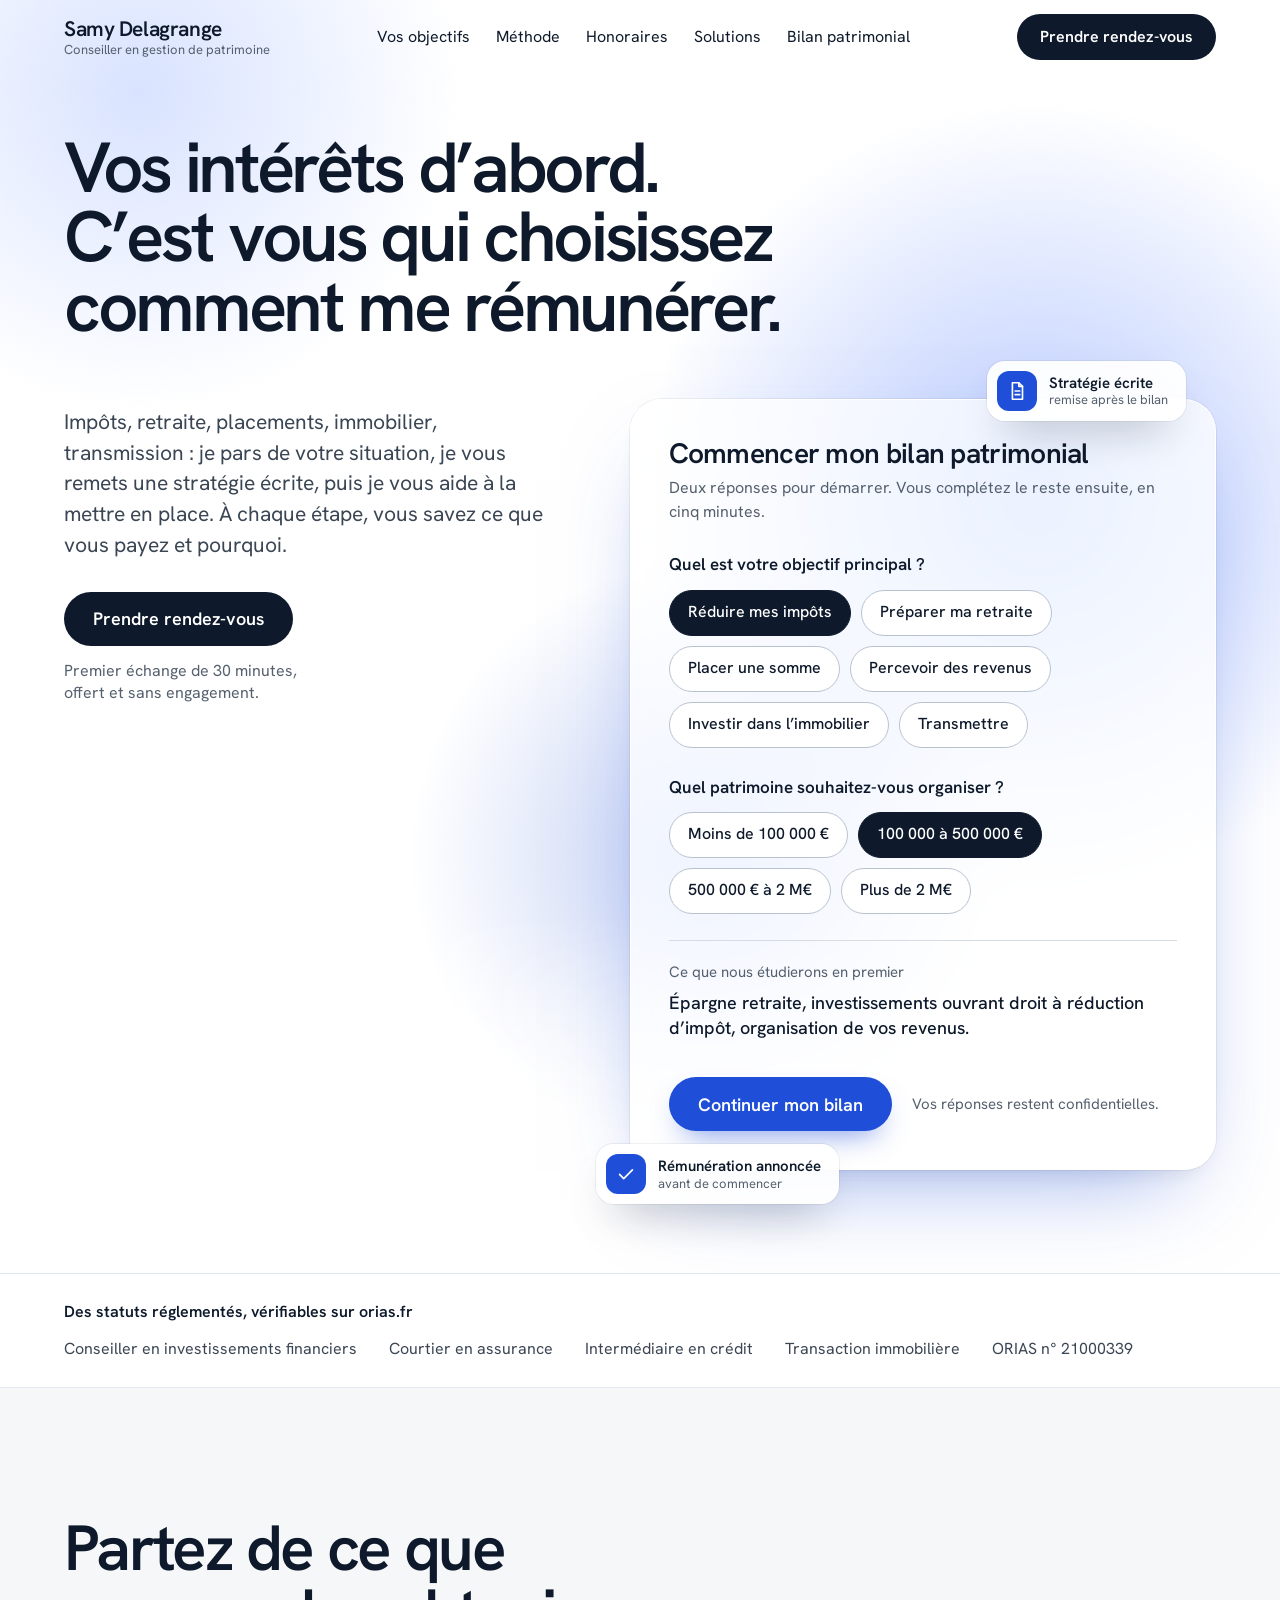
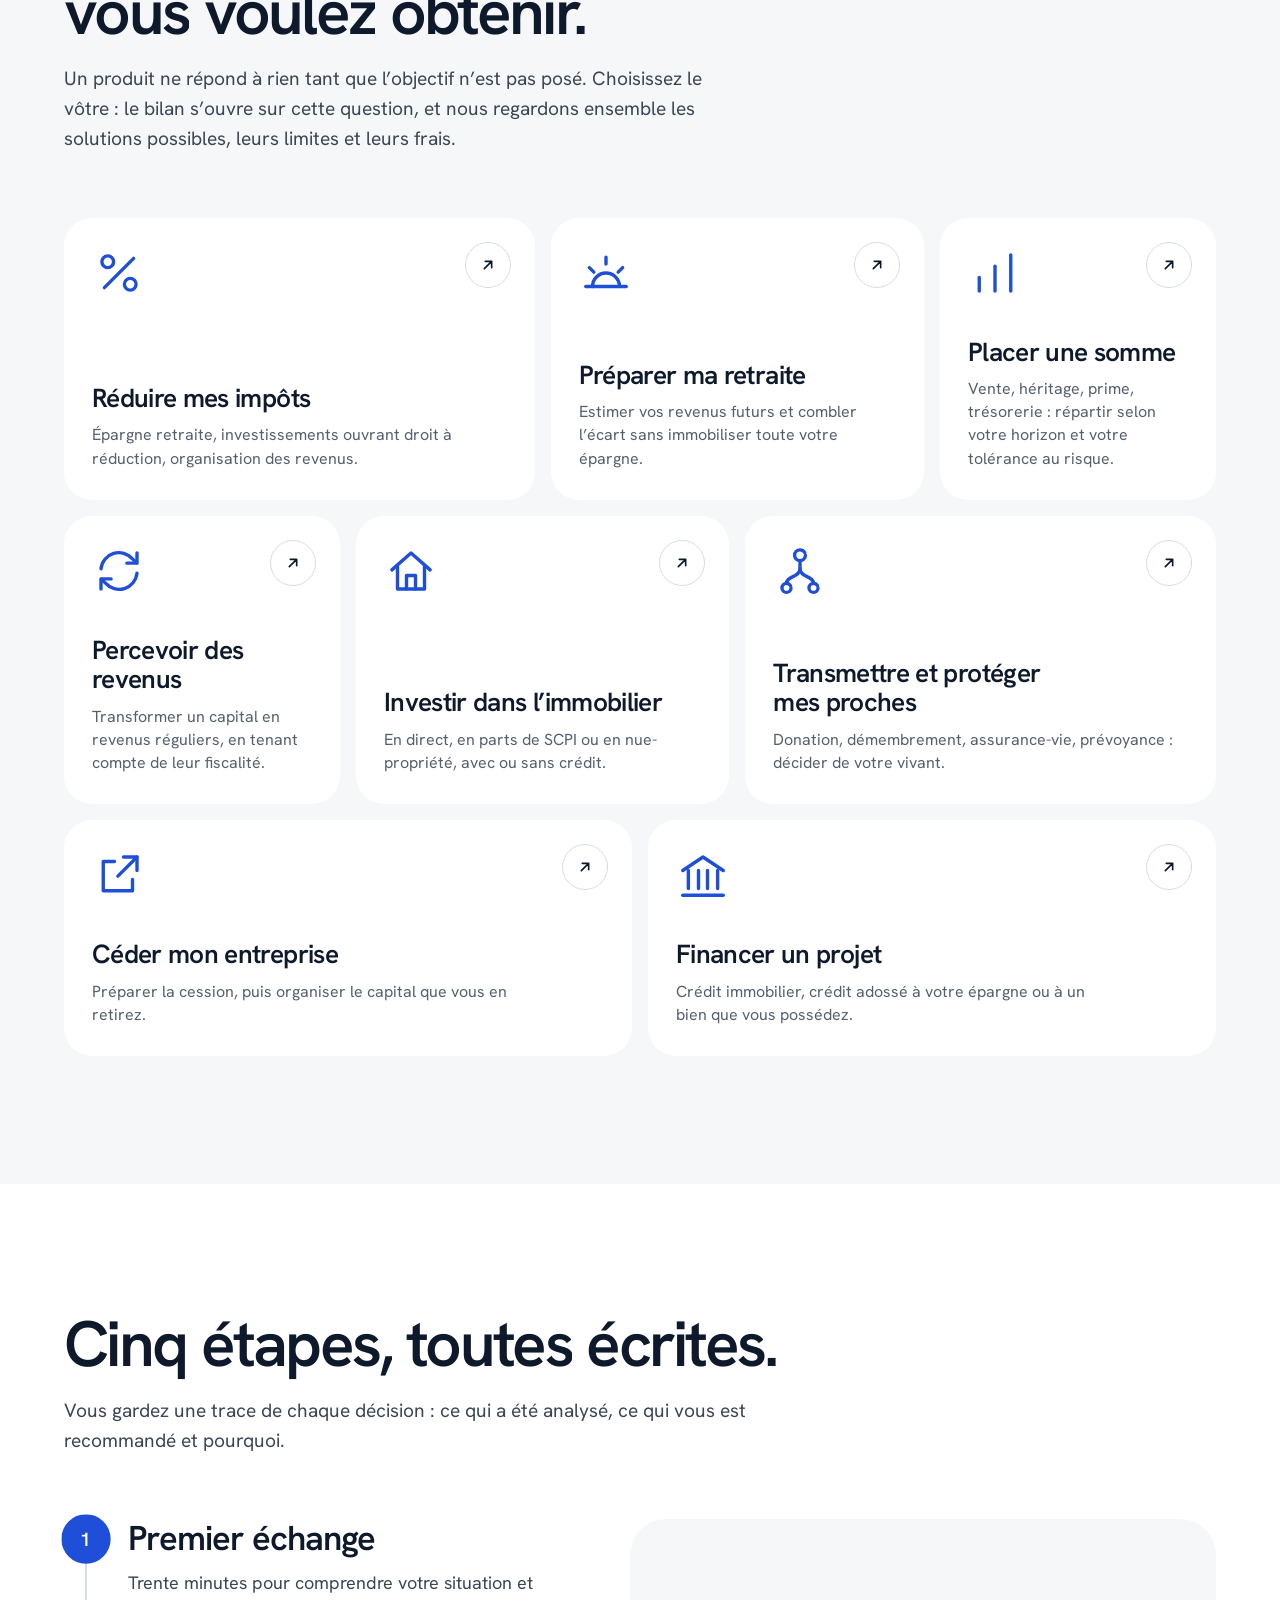
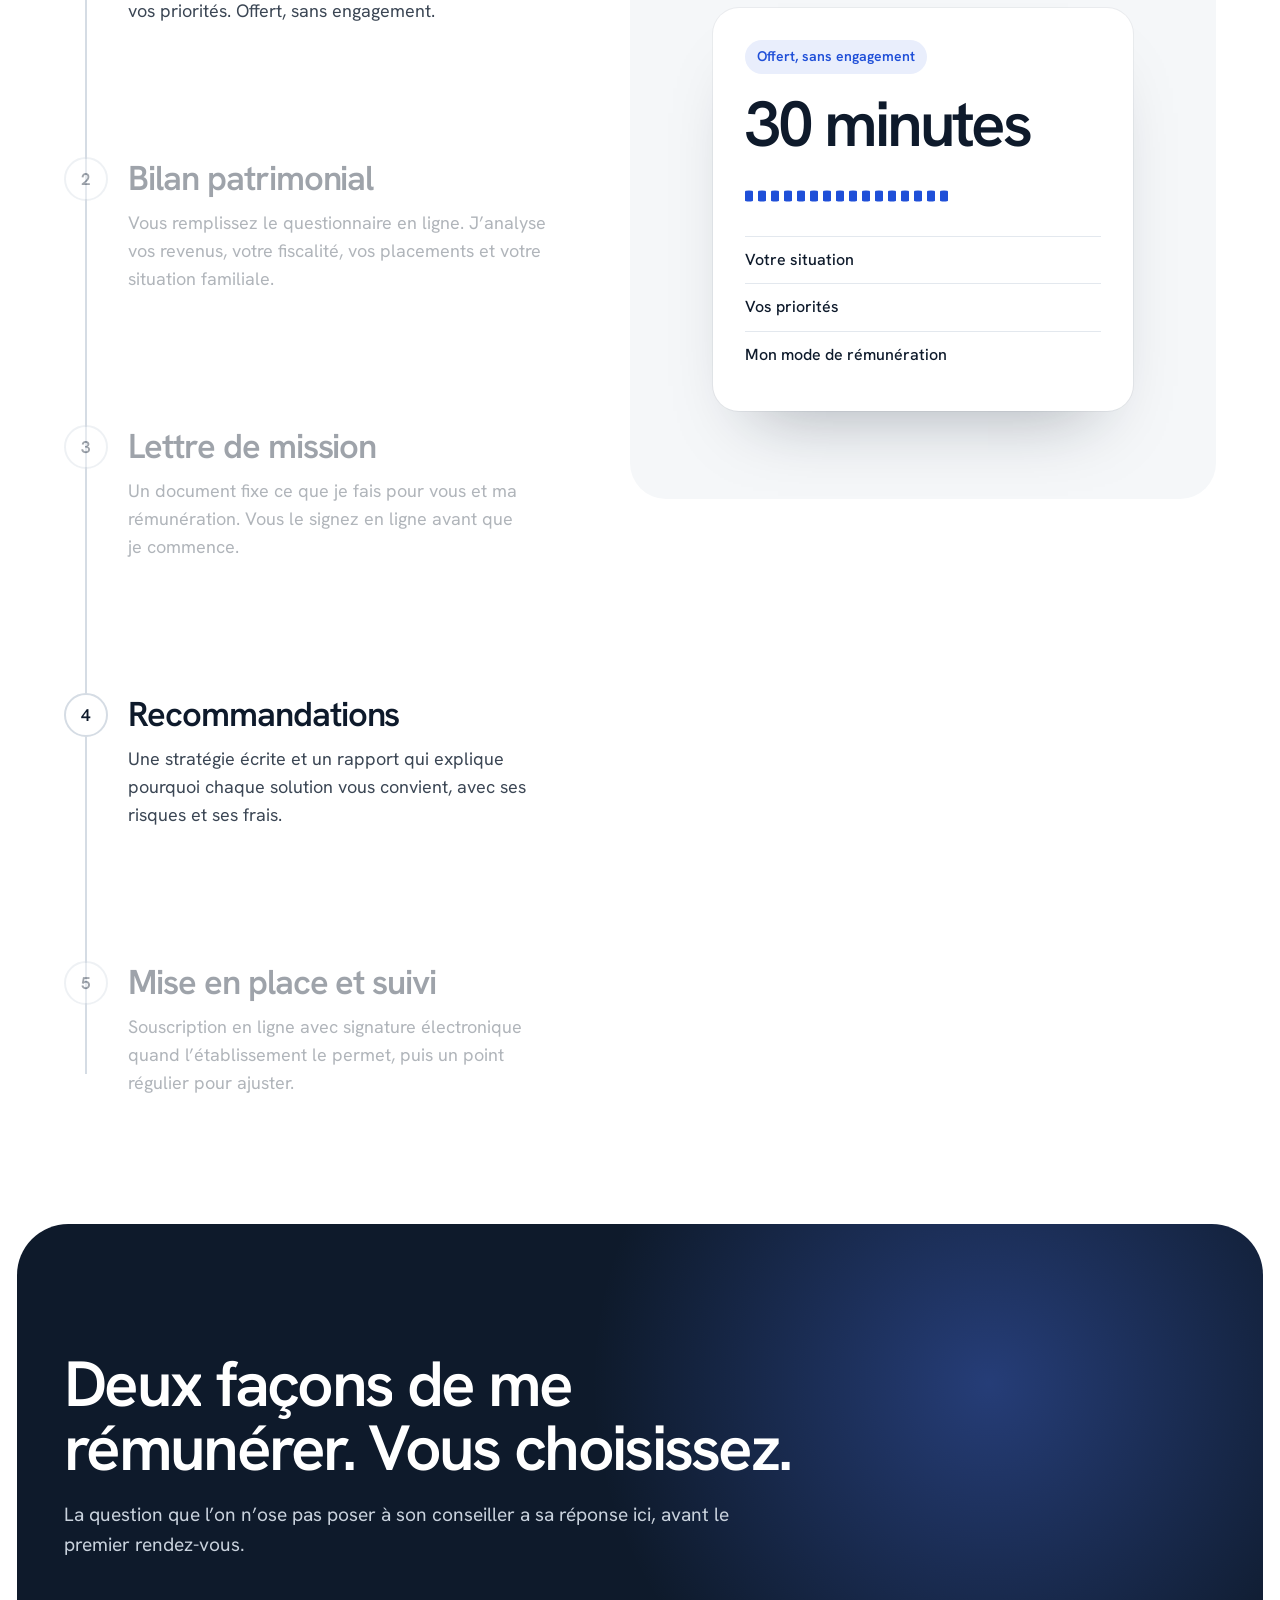
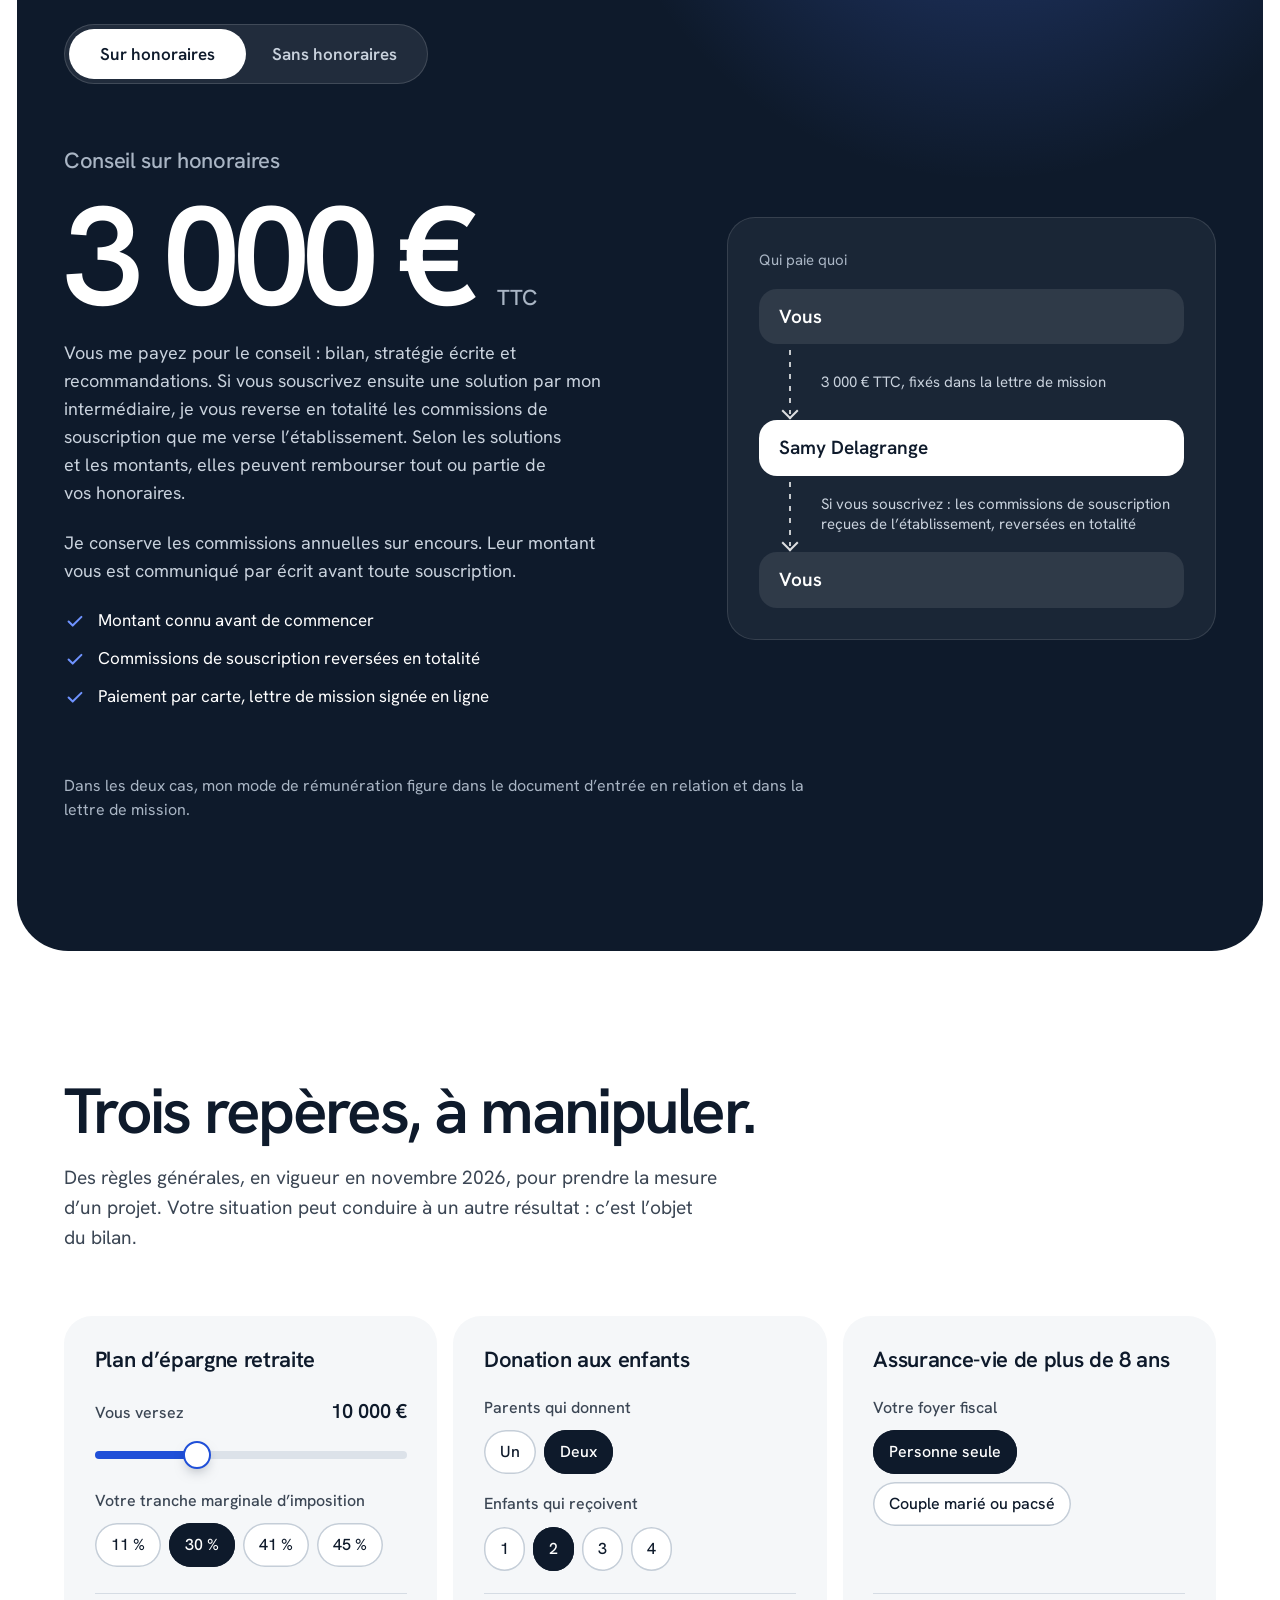
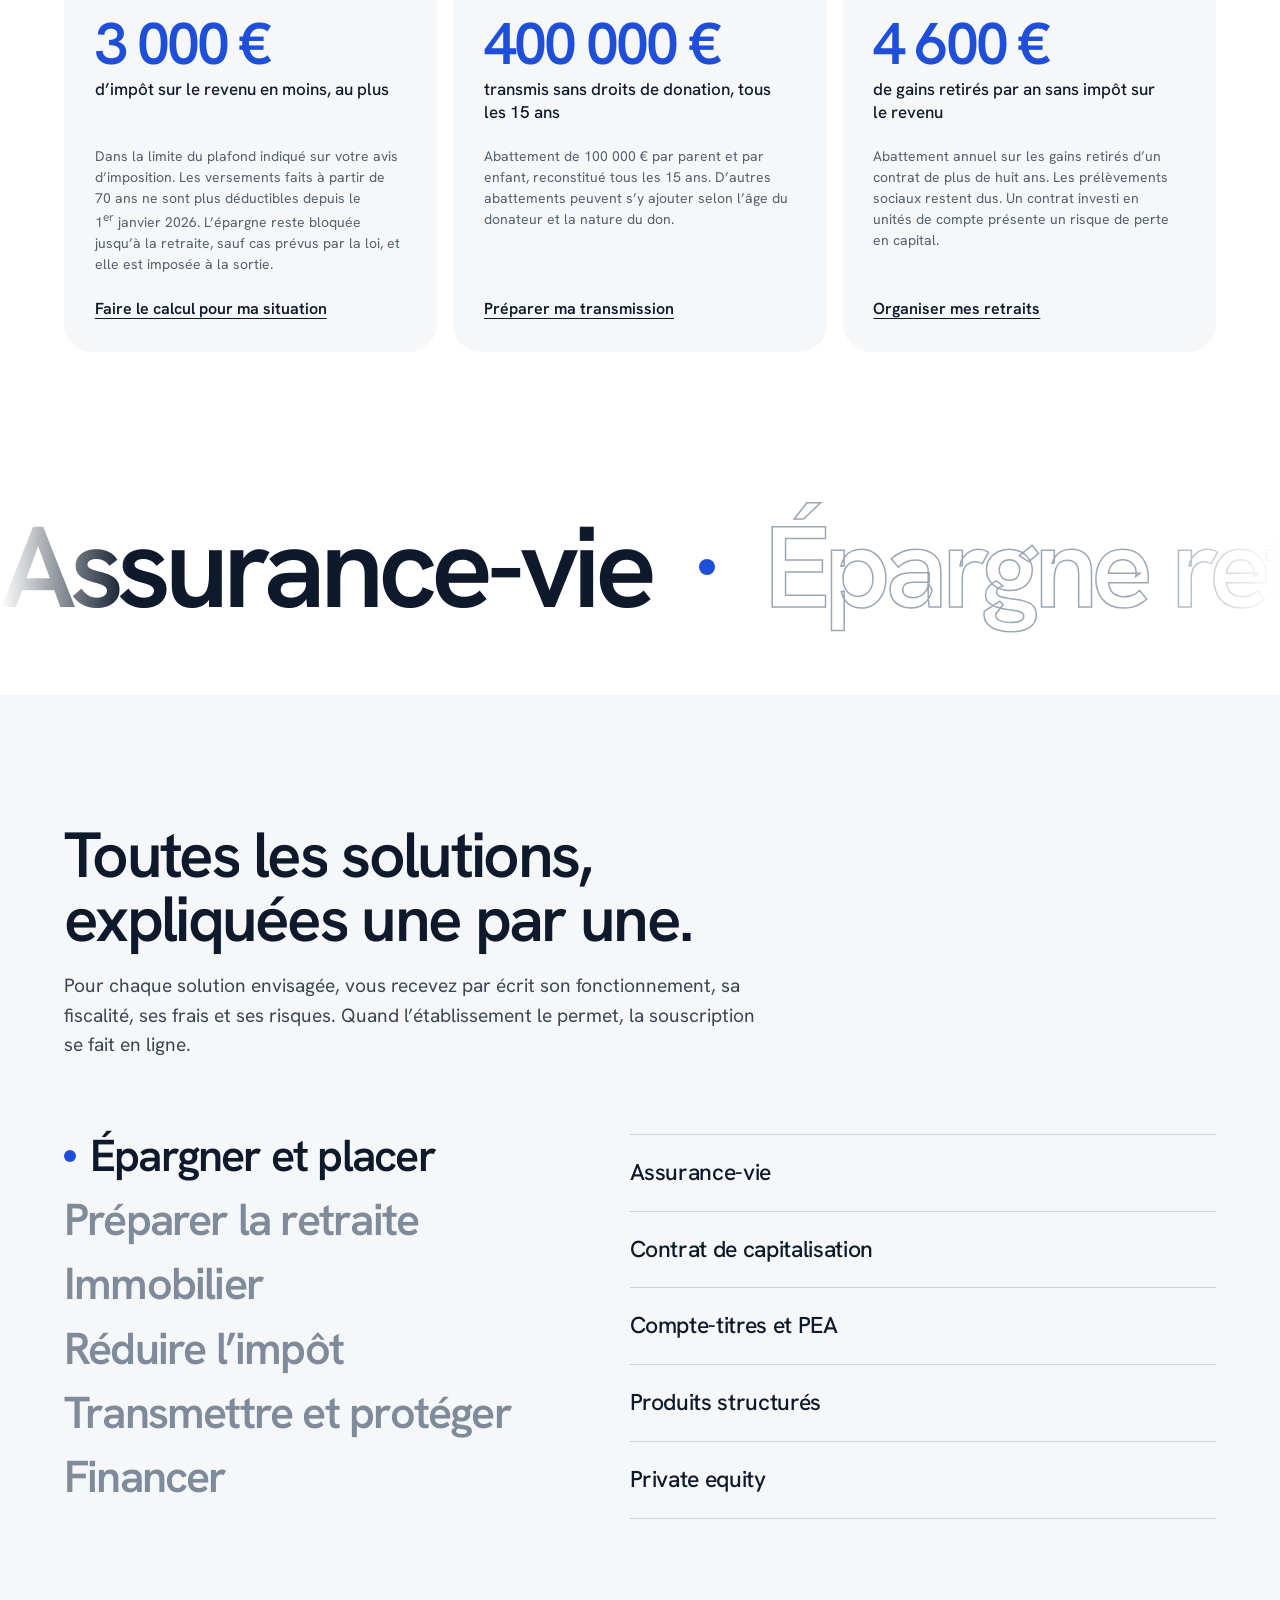
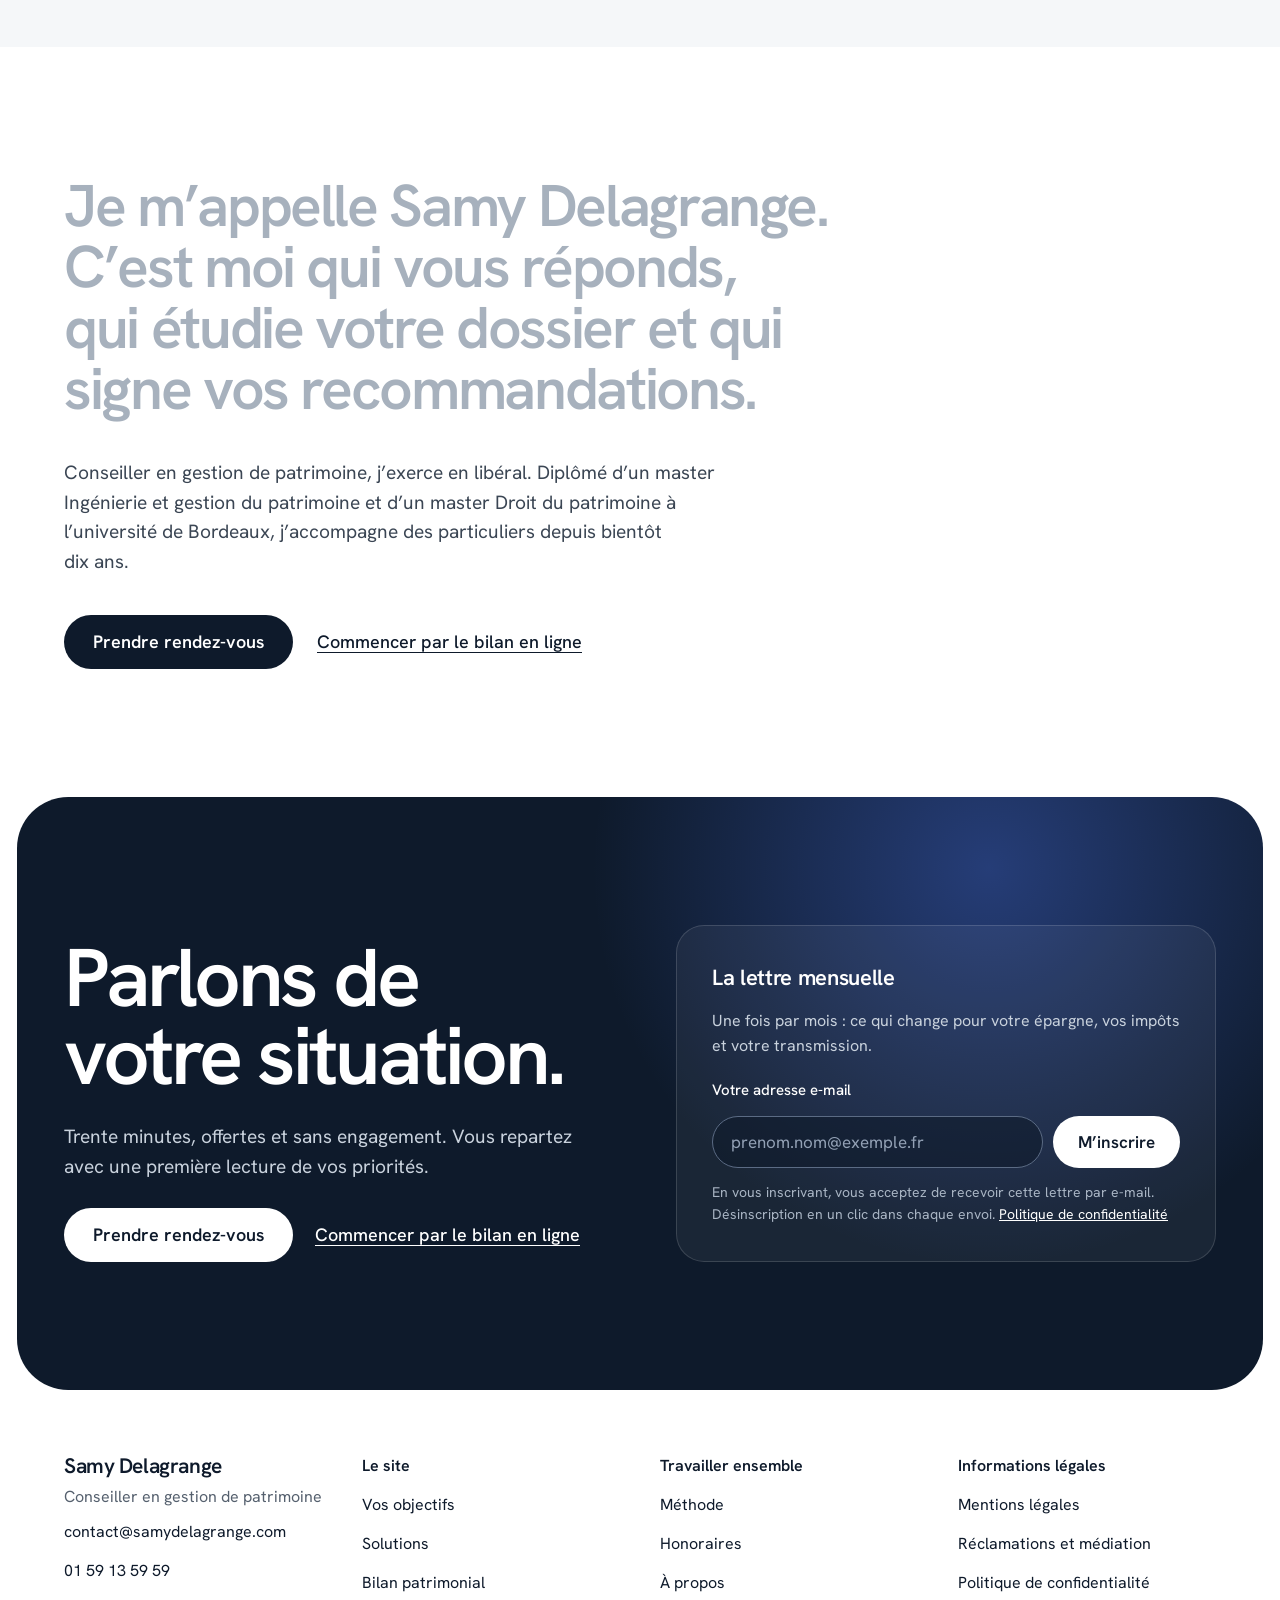
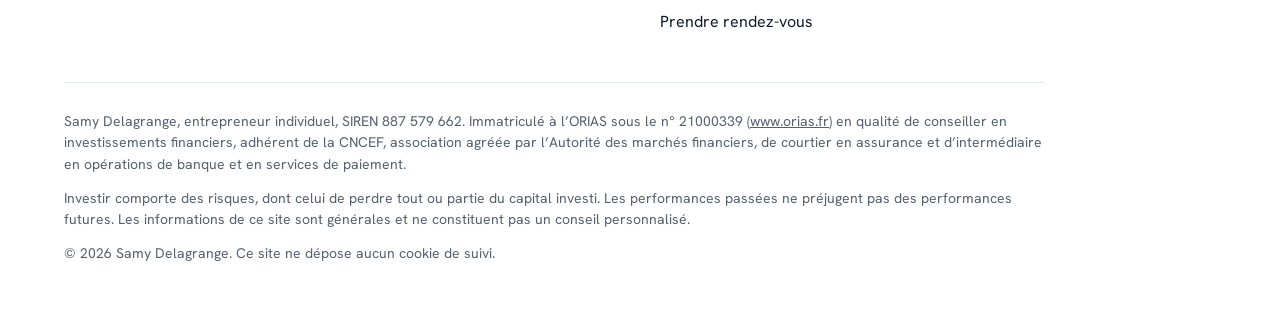
==== commit 263721f3: "2026-11-18 – accueil : nouvelle accroche, conseil sur honoraires avec commissions de souscription re" ====
--- a/index.html
+++ b/index.html
@@ -4,14 +4,14 @@
 <meta charset="utf-8">
 <meta name="viewport" content="width=device-width, initial-scale=1">
 <title>Samy Delagrange – Conseiller en gestion de patrimoine</title>
-<meta name="description" content="Impôts, retraite, placements, immobilier, transmission : une stratégie écrite pour votre patrimoine, et une rémunération annoncée avant de commencer. Premier échange de 30 minutes offert.">
+<meta name="description" content="Impôts, retraite, placements, immobilier, transmission : une stratégie écrite pour votre patrimoine, et c'est vous qui choisissez comment me rémunérer. Premier échange de 30 minutes offert.">
 <meta name="robots" content="index, follow">
 <link rel="canonical" href="https://samydelagrange.com/">
 <meta property="og:type" content="website">
 <meta property="og:locale" content="fr_FR">
 <meta property="og:site_name" content="Samy Delagrange">
 <meta property="og:title" content="Samy Delagrange – Conseiller en gestion de patrimoine">
-<meta property="og:description" content="Impôts, retraite, placements, immobilier, transmission : une stratégie écrite pour votre patrimoine, et une rémunération annoncée avant de commencer. Premier échange de 30 minutes offert.">
+<meta property="og:description" content="Impôts, retraite, placements, immobilier, transmission : une stratégie écrite pour votre patrimoine, et c'est vous qui choisissez comment me rémunérer. Premier échange de 30 minutes offert.">
 <meta property="og:url" content="https://samydelagrange.com/">
 <meta name="twitter:card" content="summary">
 <meta name="theme-color" content="#FFFFFF">
@@ -46,7 +46,7 @@
 <section class="hero" data-hero>
   <div class="hero-aura" aria-hidden="true"><span></span><span></span><span></span></div>
   <div class="wrap">
-    <h1 class="hero-title" data-split><span class="t1">Un plan pour votre patrimoine.</span> <span class="t2">Et un conseiller qui vous dit ce qu’il gagne.</span></h1>
+    <h1 class="hero-title" data-split><span class="t1">Vos intérêts d’abord.</span> <span class="t2">C’est vous qui choisissez comment me rémunérer.</span></h1>
     <div class="hero-grid">
       <div class="hero-text">
         <p class="lead" data-reveal style="--i:5">Impôts, retraite, placements, immobilier, transmission&nbsp;: je pars de votre situation, je vous remets une stratégie écrite, puis je vous aide à la mettre en place. À chaque étape, vous savez ce que vous payez et pourquoi.</p>
@@ -251,11 +251,12 @@
         <div class="fee-main">
           <h3 class="h3 anim" style="--i:0">Conseil sur honoraires</h3>
           <p class="fee-price anim" style="--i:1"><span data-count>3&nbsp;000</span>&nbsp;€ <small>TTC</small></p>
-          <p class="anim" style="--i:2">Vous me payez pour le conseil&nbsp;: bilan, stratégie écrite et recommandations. Le montant est fixé dans la lettre de mission.</p>
-          <ul class="ticks anim" style="--i:3">
+          <p class="anim" style="--i:2">Vous me payez pour le conseil&nbsp;: bilan, stratégie écrite et recommandations. Si vous souscrivez ensuite une solution par mon intermédiaire, je vous reverse en totalité les commissions de souscription que me verse l’établissement. Selon les solutions et les montants, elles peuvent rembourser tout ou partie de vos honoraires.</p>
+          <p class="anim" style="--i:3">Je conserve les commissions annuelles sur encours. Leur montant vous est communiqué par écrit avant toute souscription.</p>
+          <ul class="ticks anim" style="--i:4">
             <li><svg viewBox="0 0 24 24" aria-hidden="true"><path d="M5 12.5l4.5 4.5L19 7.5"/></svg><span>Montant connu avant de commencer</span></li>
-            <li><svg viewBox="0 0 24 24" aria-hidden="true"><path d="M5 12.5l4.5 4.5L19 7.5"/></svg><span>Paiement par carte, en ligne</span></li>
-            <li><svg viewBox="0 0 24 24" aria-hidden="true"><path d="M5 12.5l4.5 4.5L19 7.5"/></svg><span>Lettre de mission signée électroniquement</span></li>
+            <li><svg viewBox="0 0 24 24" aria-hidden="true"><path d="M5 12.5l4.5 4.5L19 7.5"/></svg><span>Commissions de souscription reversées en totalité</span></li>
+            <li><svg viewBox="0 0 24 24" aria-hidden="true"><path d="M5 12.5l4.5 4.5L19 7.5"/></svg><span>Paiement par carte, lettre de mission signée en ligne</span></li>
           </ul>
         </div>
         <div class="flow anim" style="--i:2">
@@ -263,6 +264,8 @@
           <div class="node">Vous</div>
           <div class="pipe"><span>3&nbsp;000&nbsp;€ TTC, fixés dans la lettre de mission</span></div>
           <div class="node me">Samy Delagrange</div>
+          <div class="pipe"><span>Si vous souscrivez&nbsp;: les commissions de souscription reçues de l’établissement, reversées en totalité</span></div>
+          <div class="node">Vous</div>
         </div>
       </article>
       <article class="fee-panel" role="tabpanel" id="fee-p2" aria-labelledby="fee-t2">
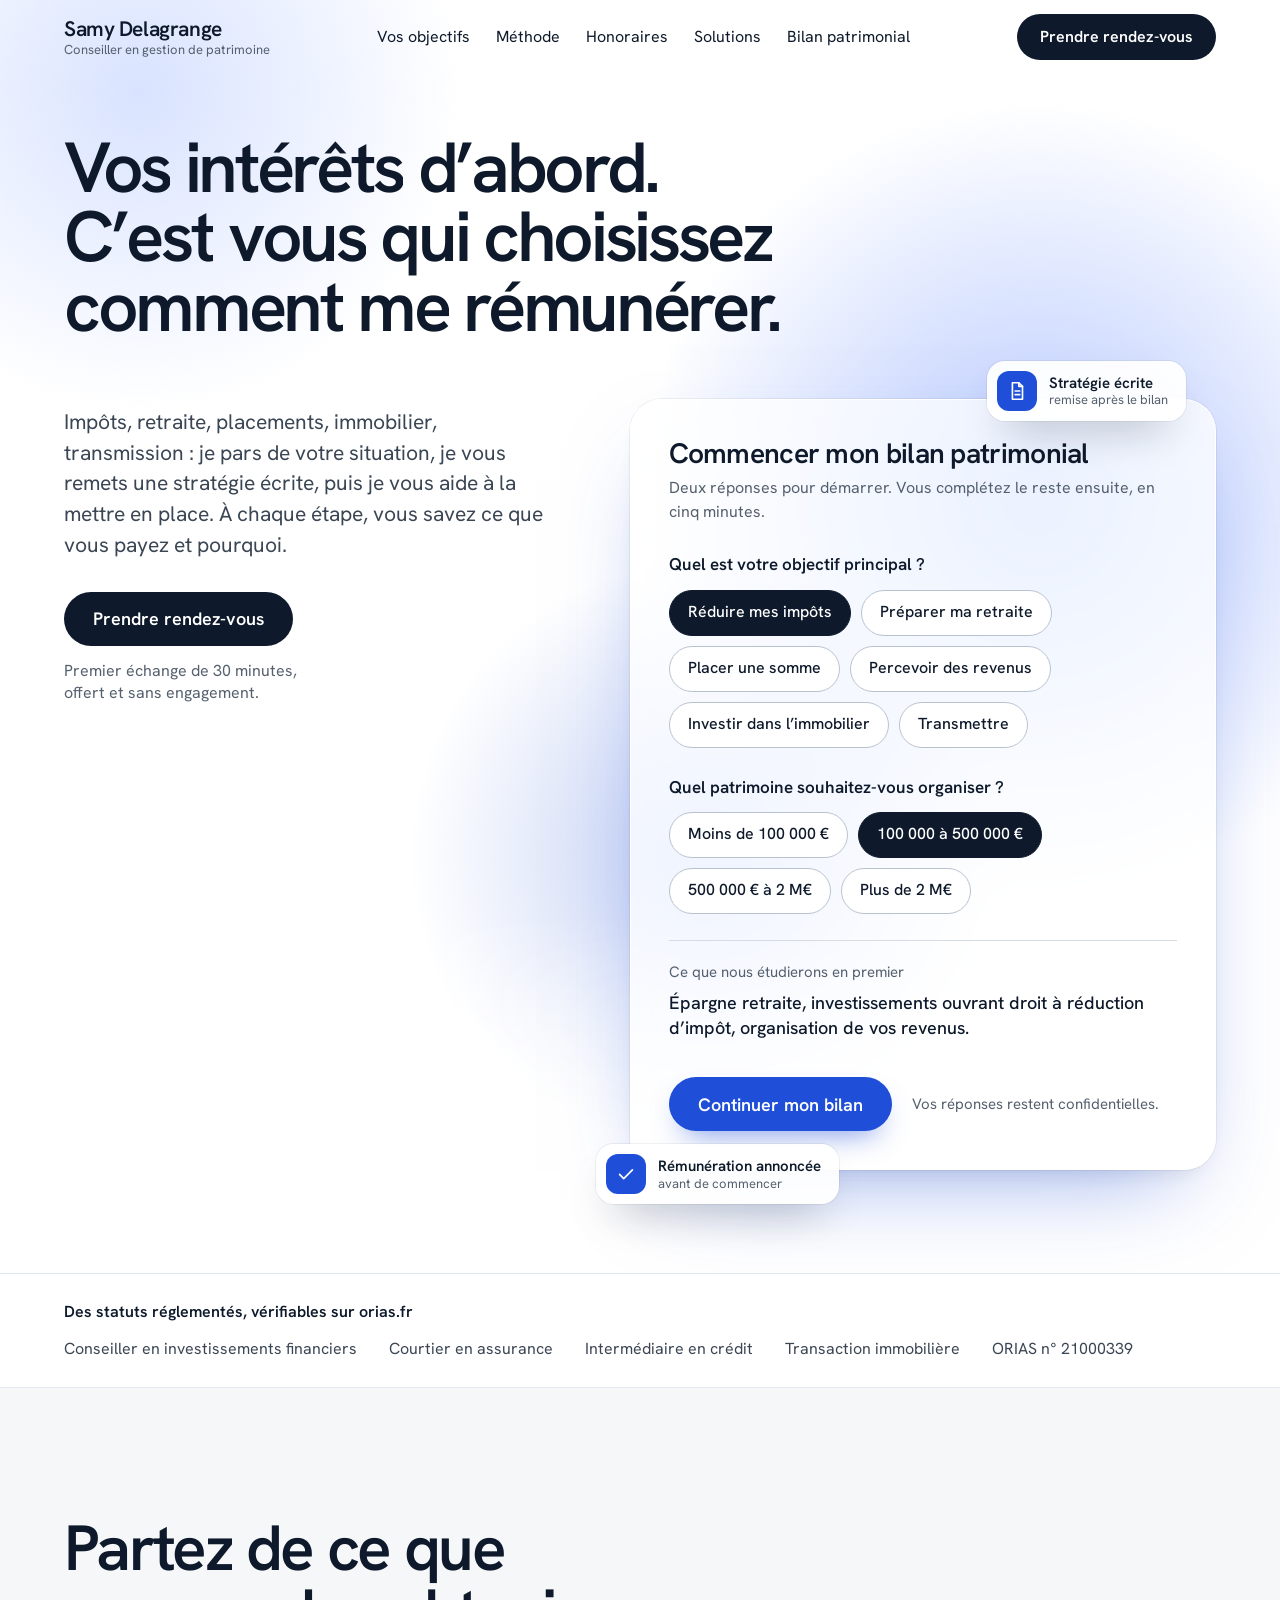
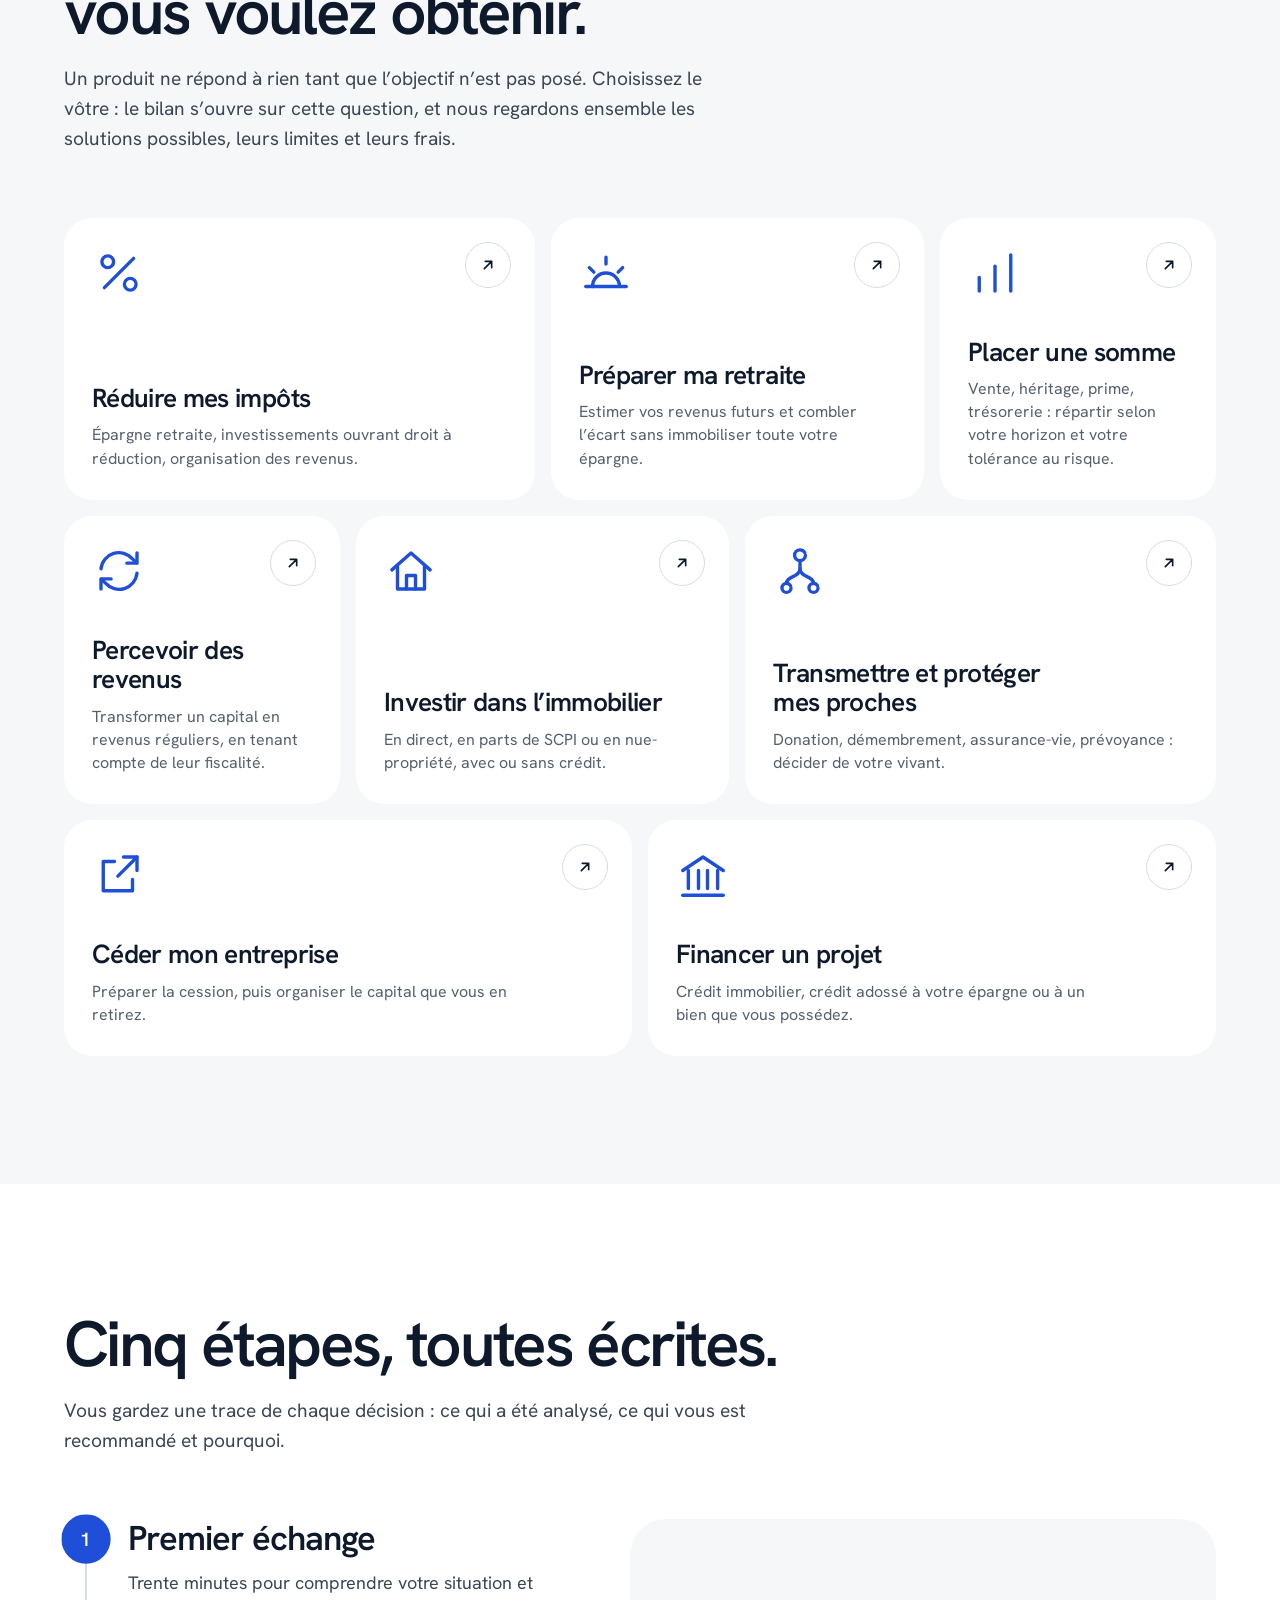
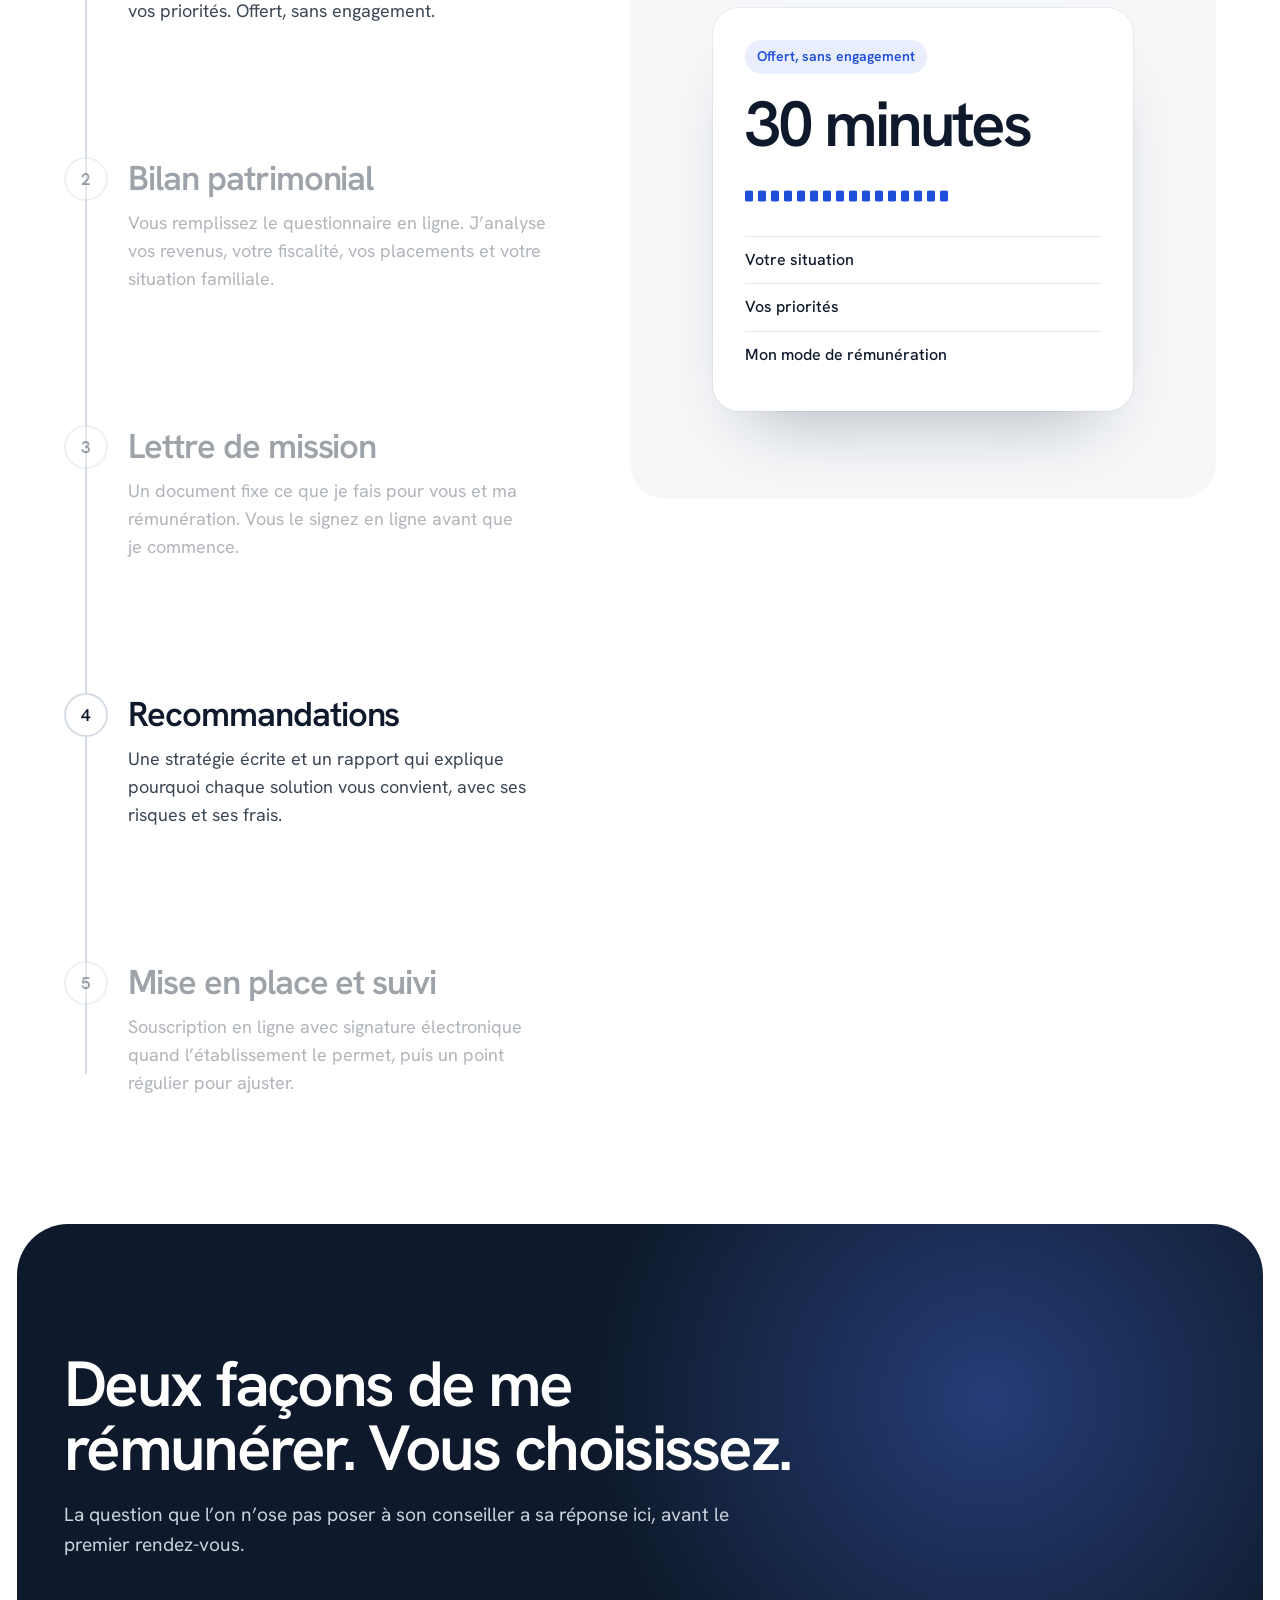
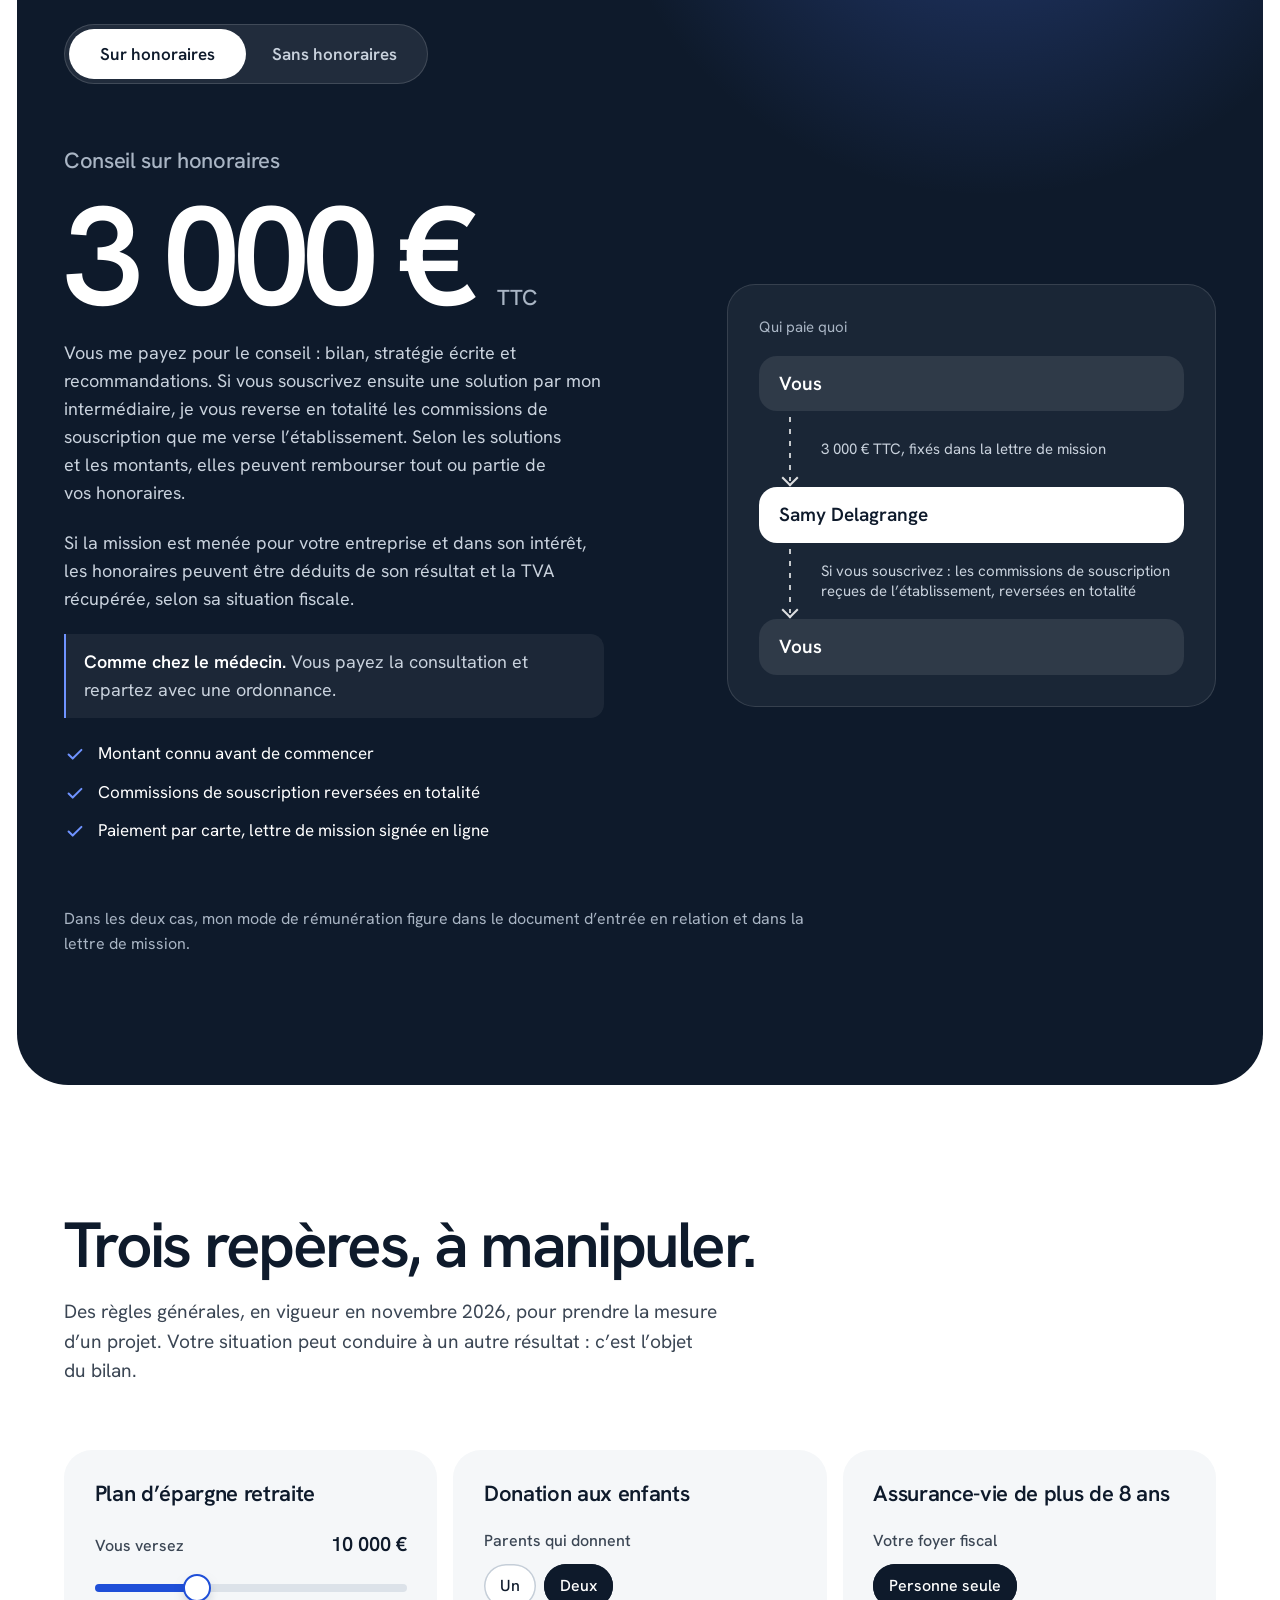
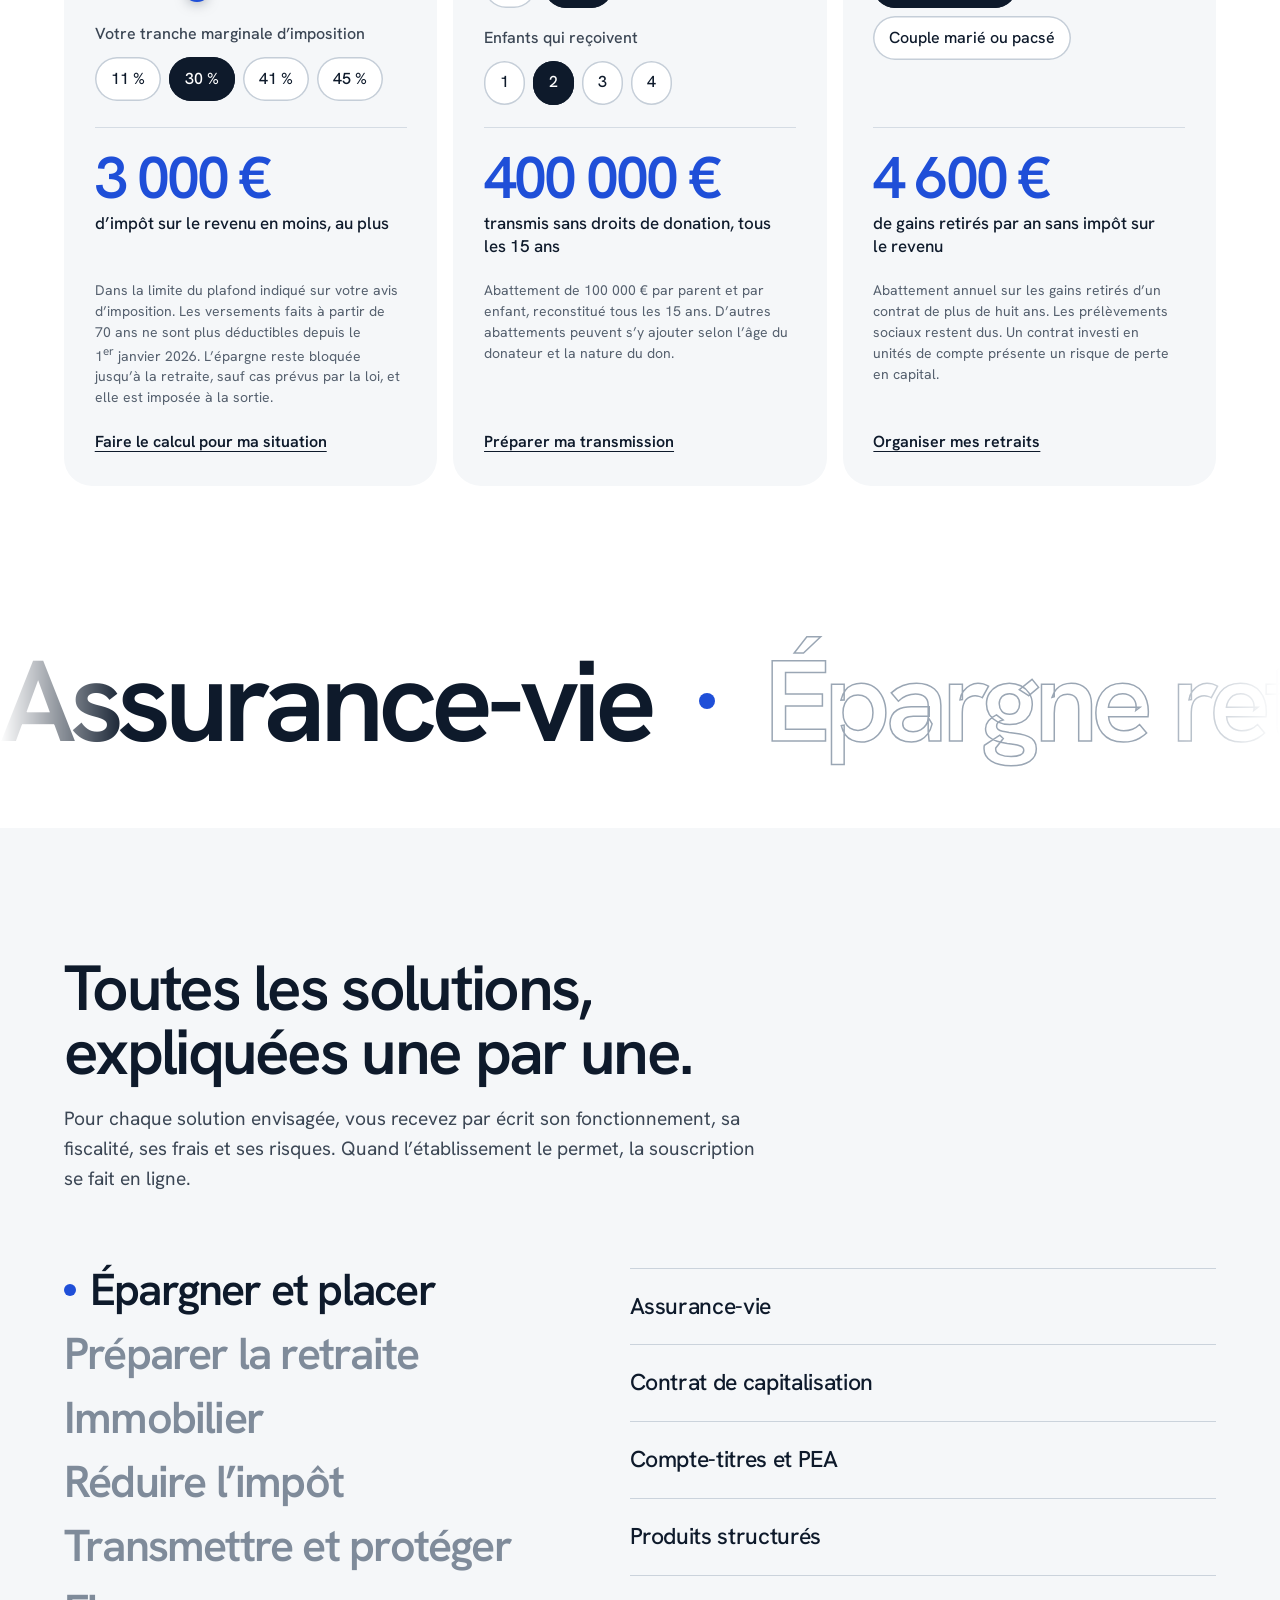
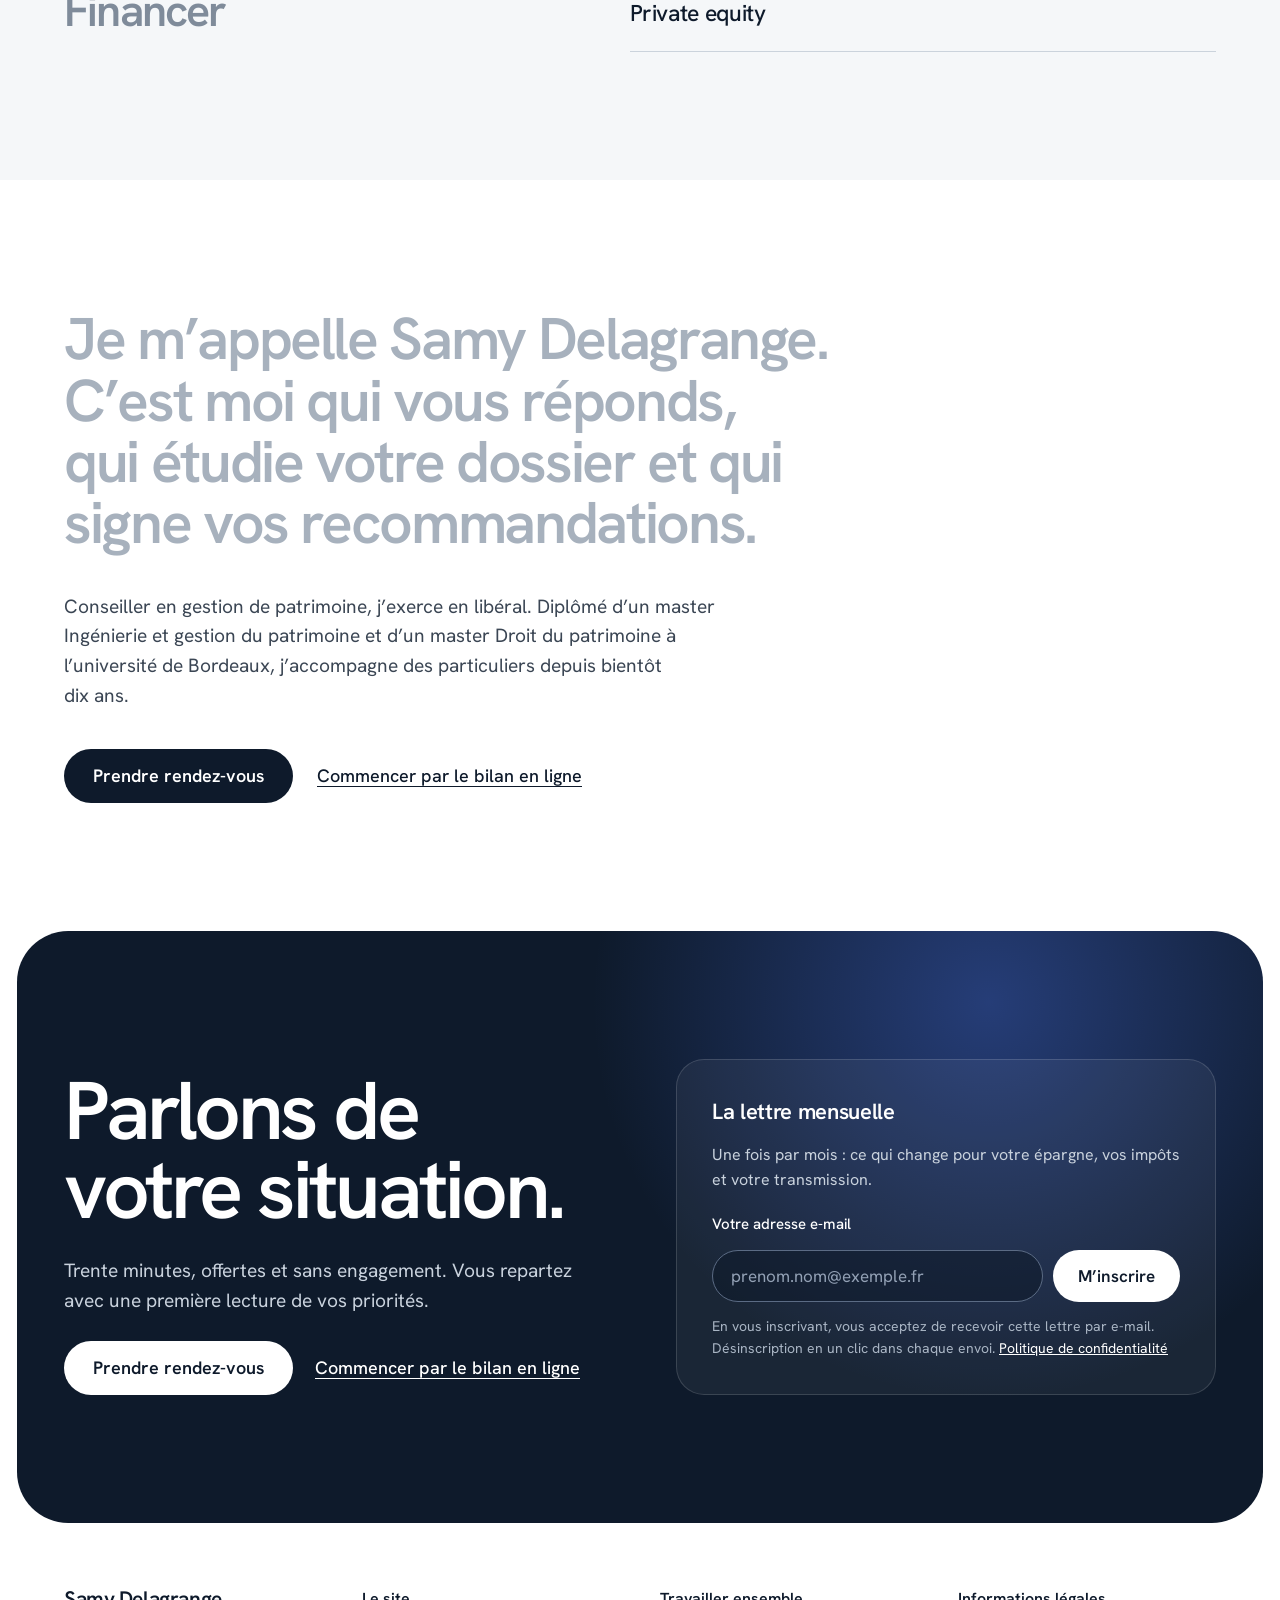
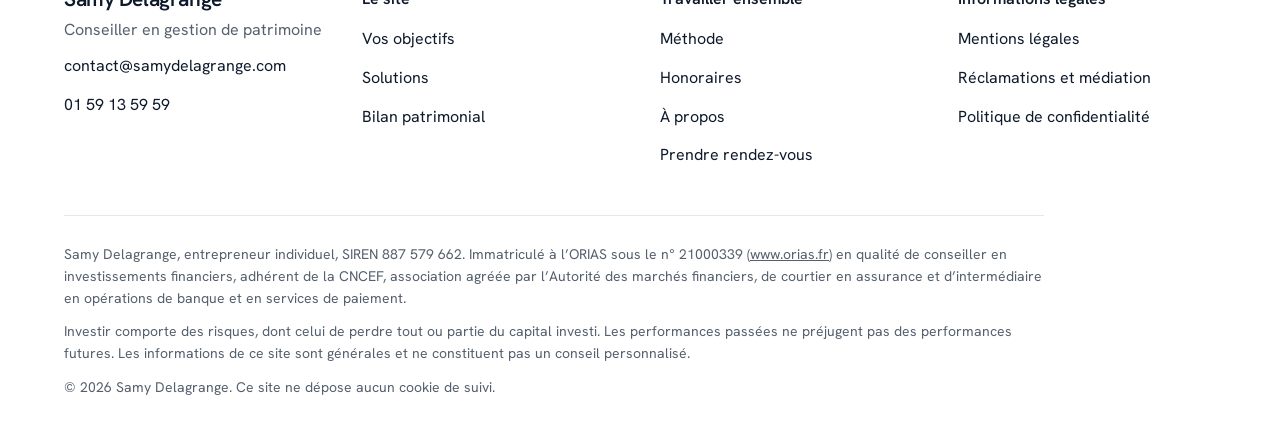
==== commit eb2d08ca: "2026-11-18 – honoraires : déductibilité pour l'entreprise, comparaison médecin / pharmacie" ====
--- a/index.html
+++ b/index.html
@@ -18,7 +18,7 @@
 <link rel="icon" href="/assets/favicon.svg" type="image/svg+xml">
 <link rel="preload" as="font" type="font/woff2" href="/assets/fonts/hanken-grotesk-latin-400-normal.woff2" crossorigin>
 <link rel="preload" as="font" type="font/woff2" href="/assets/fonts/hanken-grotesk-latin-600-normal.woff2" crossorigin>
-<link rel="stylesheet" href="/assets/css/site.css?v=ab5e04efd4">
+<link rel="stylesheet" href="/assets/css/site.css?v=6924063b62">
 <script>(function(d){var c='js';try{if(!matchMedia('(prefers-reduced-motion: reduce)').matches){c+=' motion';window.__sdT=setTimeout(function(){d.classList.remove('motion')},3500)}}catch(e){}d.className=c})(document.documentElement);</script>
 </head>
 <body>
@@ -252,8 +252,9 @@
           <h3 class="h3 anim" style="--i:0">Conseil sur honoraires</h3>
           <p class="fee-price anim" style="--i:1"><span data-count>3&nbsp;000</span>&nbsp;€ <small>TTC</small></p>
           <p class="anim" style="--i:2">Vous me payez pour le conseil&nbsp;: bilan, stratégie écrite et recommandations. Si vous souscrivez ensuite une solution par mon intermédiaire, je vous reverse en totalité les commissions de souscription que me verse l’établissement. Selon les solutions et les montants, elles peuvent rembourser tout ou partie de vos honoraires.</p>
-          <p class="anim" style="--i:3">Je conserve les commissions annuelles sur encours. Leur montant vous est communiqué par écrit avant toute souscription.</p>
-          <ul class="ticks anim" style="--i:4">
+          <p class="anim" style="--i:3">Si la mission est menée pour votre entreprise et dans son intérêt, les honoraires peuvent être déduits de son résultat et la TVA récupérée, selon sa situation fiscale.</p>
+          <p class="fee-analogy anim" style="--i:4"><strong>Comme chez le médecin.</strong> Vous payez la consultation et repartez avec une ordonnance.</p>
+          <ul class="ticks anim" style="--i:5">
             <li><svg viewBox="0 0 24 24" aria-hidden="true"><path d="M5 12.5l4.5 4.5L19 7.5"/></svg><span>Montant connu avant de commencer</span></li>
             <li><svg viewBox="0 0 24 24" aria-hidden="true"><path d="M5 12.5l4.5 4.5L19 7.5"/></svg><span>Commissions de souscription reversées en totalité</span></li>
             <li><svg viewBox="0 0 24 24" aria-hidden="true"><path d="M5 12.5l4.5 4.5L19 7.5"/></svg><span>Paiement par carte, lettre de mission signée en ligne</span></li>
@@ -273,7 +274,8 @@
           <h3 class="h3 anim" style="--i:0">Accompagnement sans honoraires</h3>
           <p class="fee-price anim" style="--i:1"><span data-count>0</span>&nbsp;€ <small>d’honoraires</small></p>
           <p class="anim" style="--i:2">Je suis rémunéré par les établissements dont vous souscrivez les solutions. Le montant de ces commissions vous est communiqué par écrit avant toute souscription.</p>
-          <ul class="ticks anim" style="--i:3">
+          <p class="fee-analogy anim" style="--i:3"><strong>Comme en pharmacie.</strong> Vous ne payez pas le conseil à part&nbsp;: il est compris dans le prix de ce que vous achetez.</p>
+          <ul class="ticks anim" style="--i:4">
             <li><svg viewBox="0 0 24 24" aria-hidden="true"><path d="M5 12.5l4.5 4.5L19 7.5"/></svg><span>Aucune facture de conseil</span></li>
             <li><svg viewBox="0 0 24 24" aria-hidden="true"><path d="M5 12.5l4.5 4.5L19 7.5"/></svg><span>Commissions détaillées avant de signer</span></li>
             <li><svg viewBox="0 0 24 24" aria-hidden="true"><path d="M5 12.5l4.5 4.5L19 7.5"/></svg><span>Mêmes étapes et même rapport écrit</span></li>
@@ -470,6 +472,6 @@
 </footer>
 
 <script>window.SD={"base": "/", "email": "contact@samydelagrange.com", "meetingsUrl": "", "hubspot": {"portalId": "144160404", "api": "https://api-eu1.hsforms.com/submissions/v3/integration/submit/", "forms": {"bilan": "235e35cd-5f46-4f2e-9502-7f2ee5d0cb64", "rendezVous": "dc36a100-34de-4dd0-b211-e77a99401b31", "lettre": "0c3116b7-af28-4a17-8412-089028faf363"}, "subscriptionTypeId": "4179981207"}};</script>
-<script src="/assets/js/site.js?v=ab5e04efd4" defer></script>
+<script src="/assets/js/site.js?v=6924063b62" defer></script>
 </body>
 </html>
--- a/assets/css/site.css
+++ b/assets/css/site.css
@@ -323,6 +323,8 @@
 .slab .fee-price{color:#fff}
 .fee-price small{font-size:clamp(17px,1.7vw,24px);letter-spacing:0;font-weight:500;color:#A9B5C4}
 .fee-main>p:not(.fee-price){max-width:30em}
+.fee-analogy{padding:14px 18px;border-left:2px solid var(--accent-2);border-radius:0 14px 14px 0;background:rgba(255,255,255,.06);color:#C9D2DD}
+.fee-analogy strong{color:#fff;font-weight:600}
 .ticks{display:flex;flex-direction:column;gap:12px;font-size:17px}
 .ticks li{display:flex;gap:12px;align-items:flex-start}
 .ticks svg{flex:none;margin-top:3px;width:22px;height:22px;fill:none;stroke:var(--accent-2);stroke-width:2.2;stroke-linecap:round;stroke-linejoin:round}
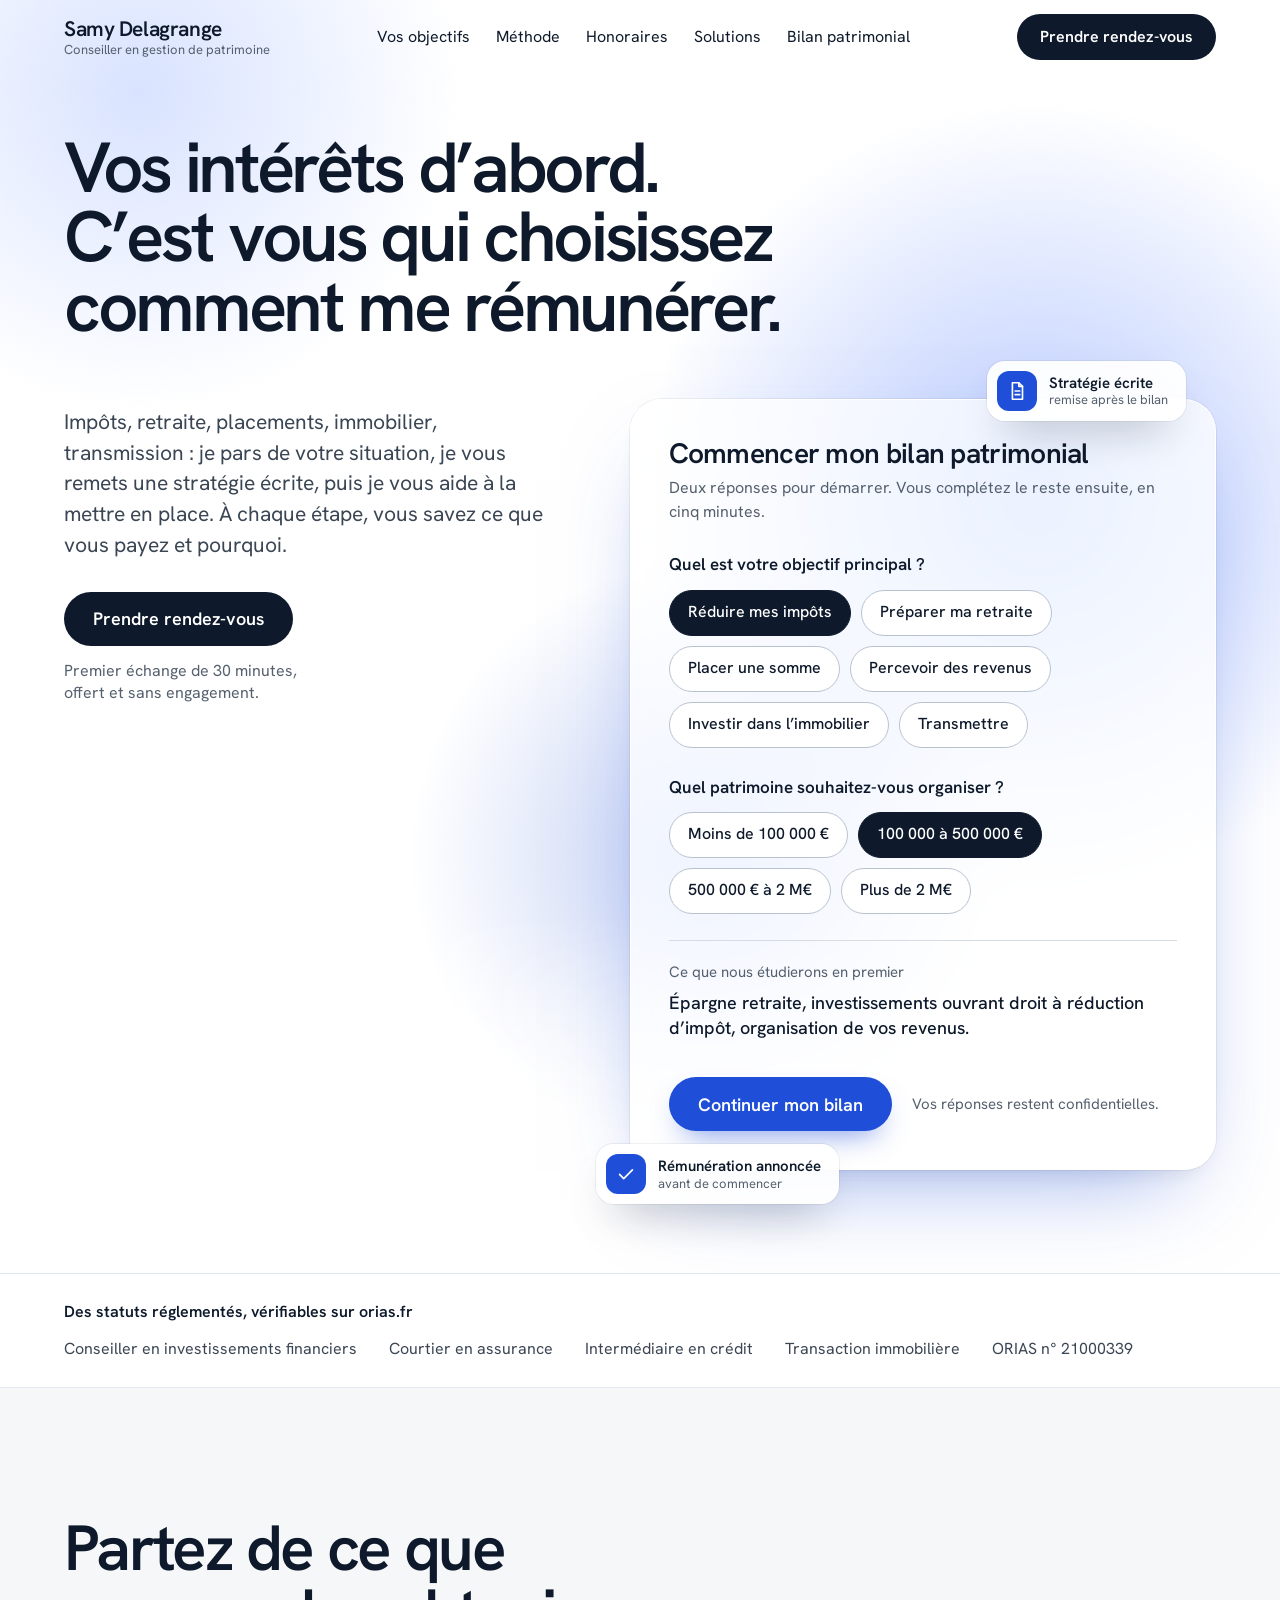
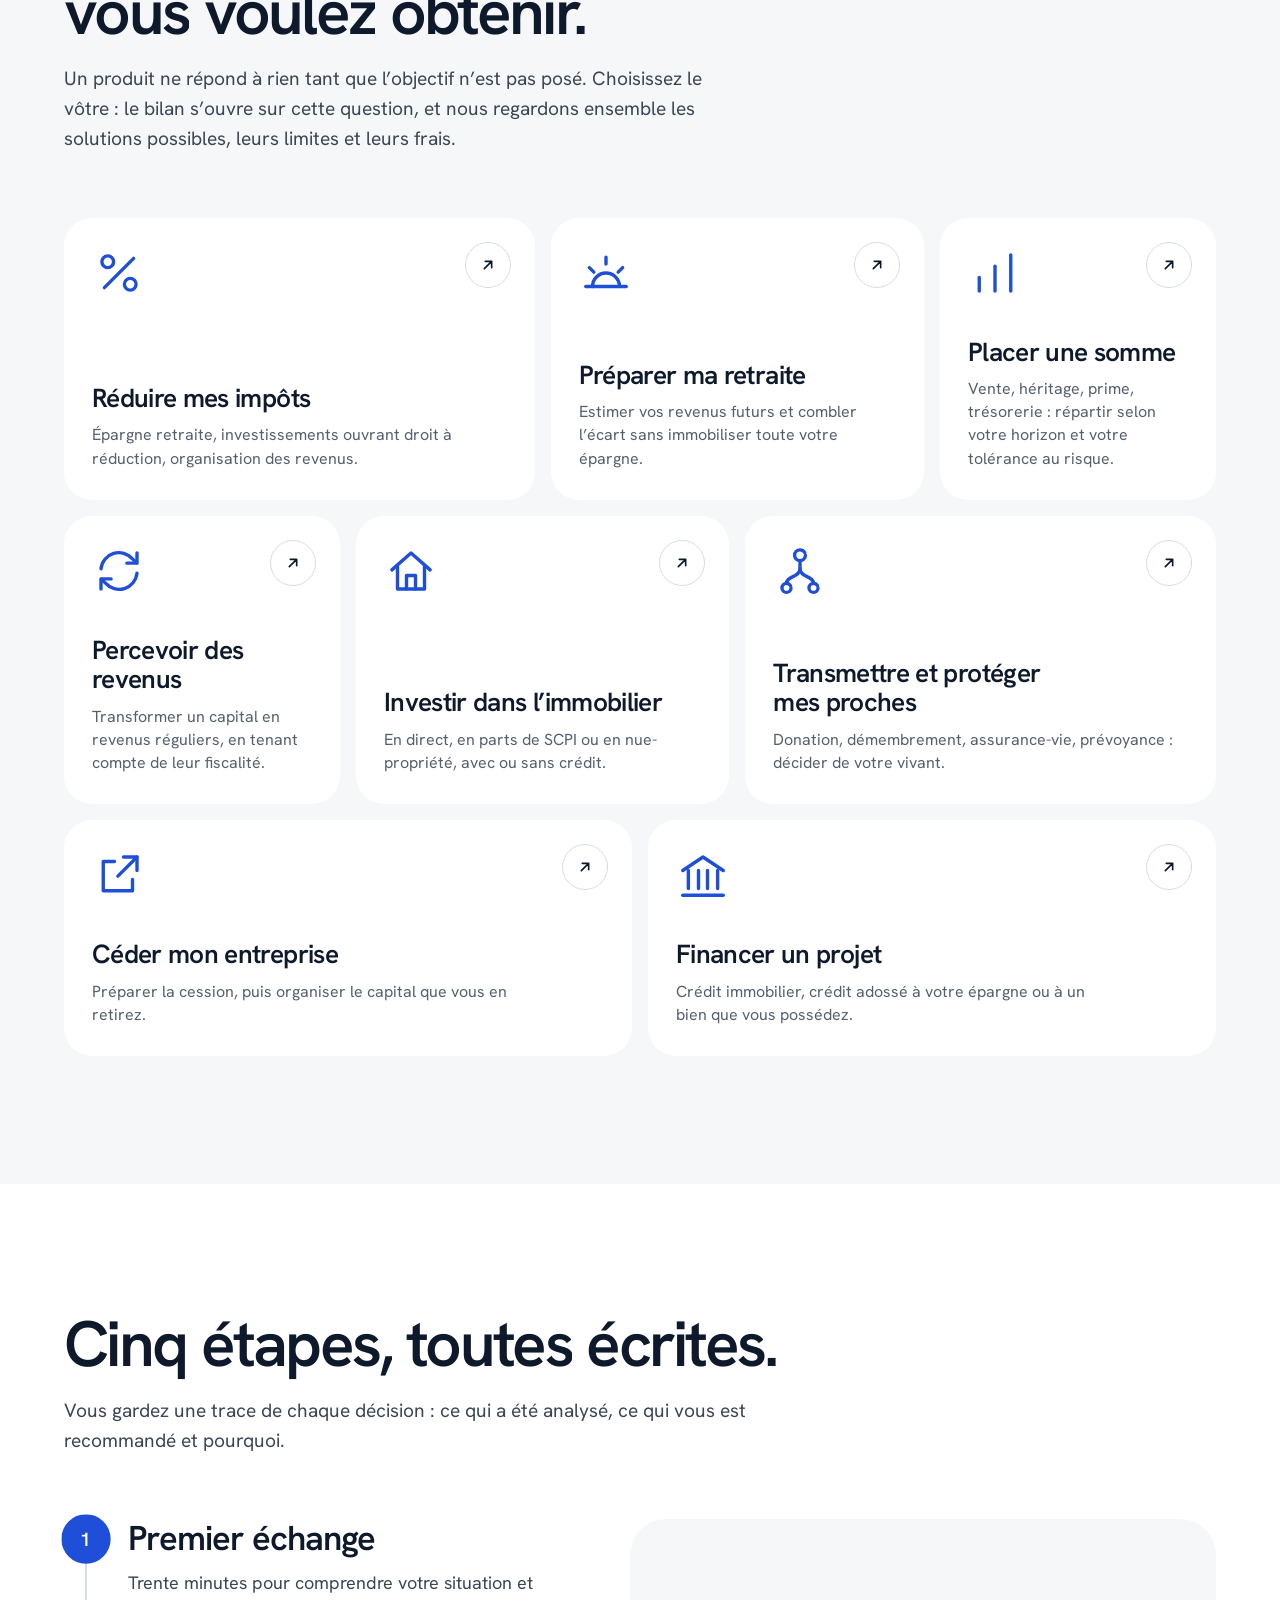
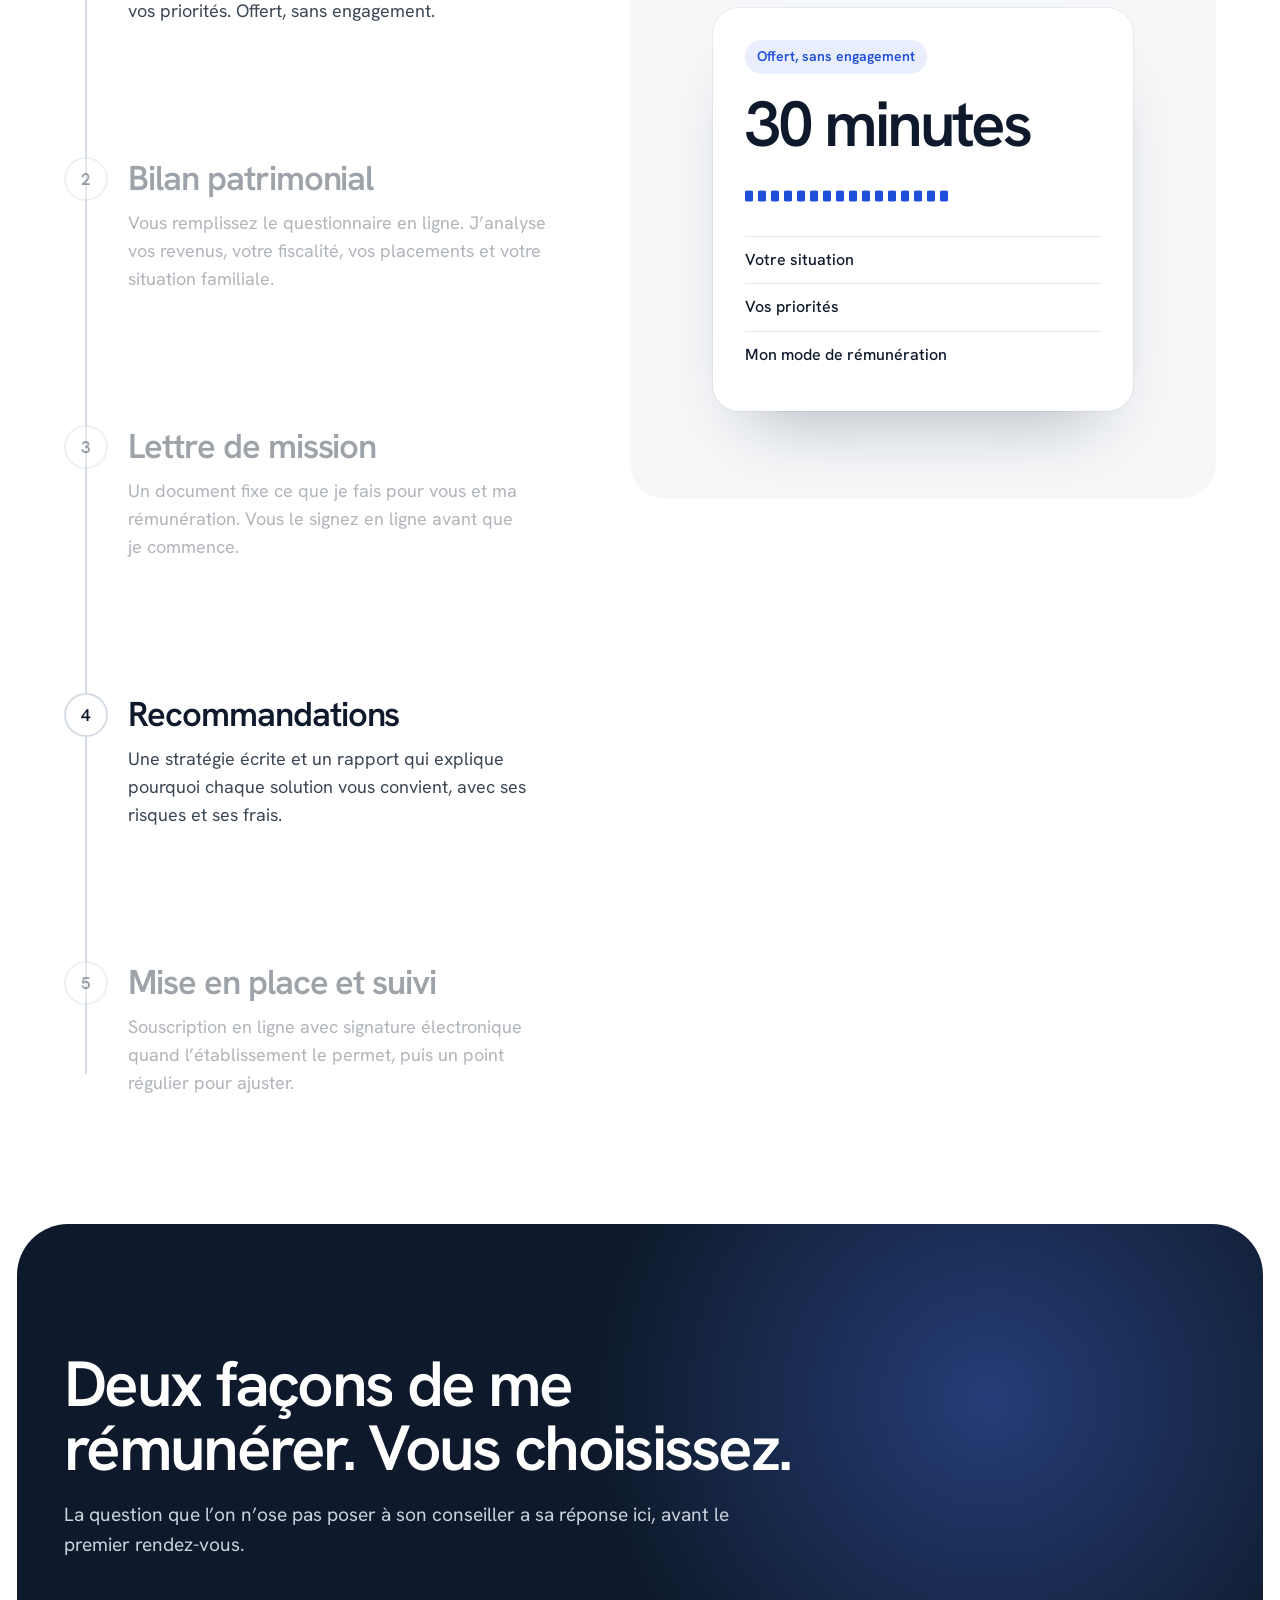
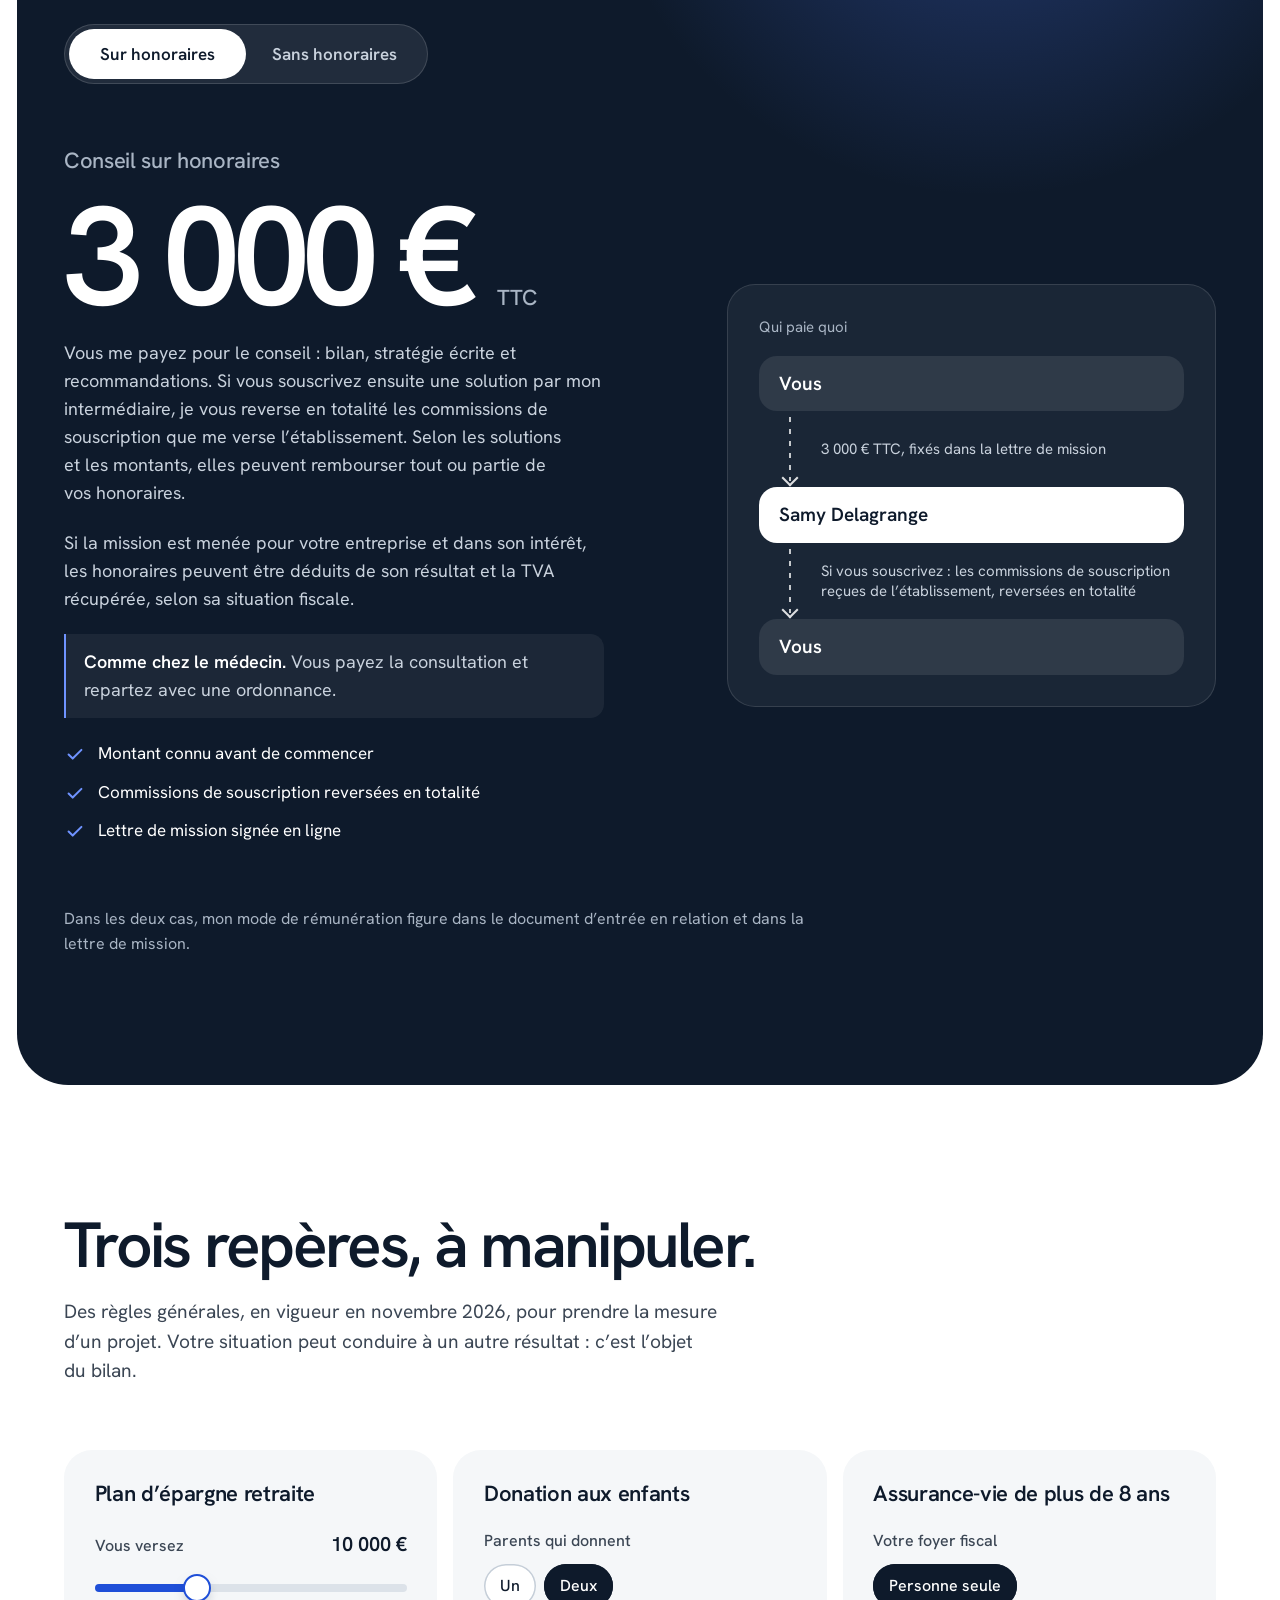
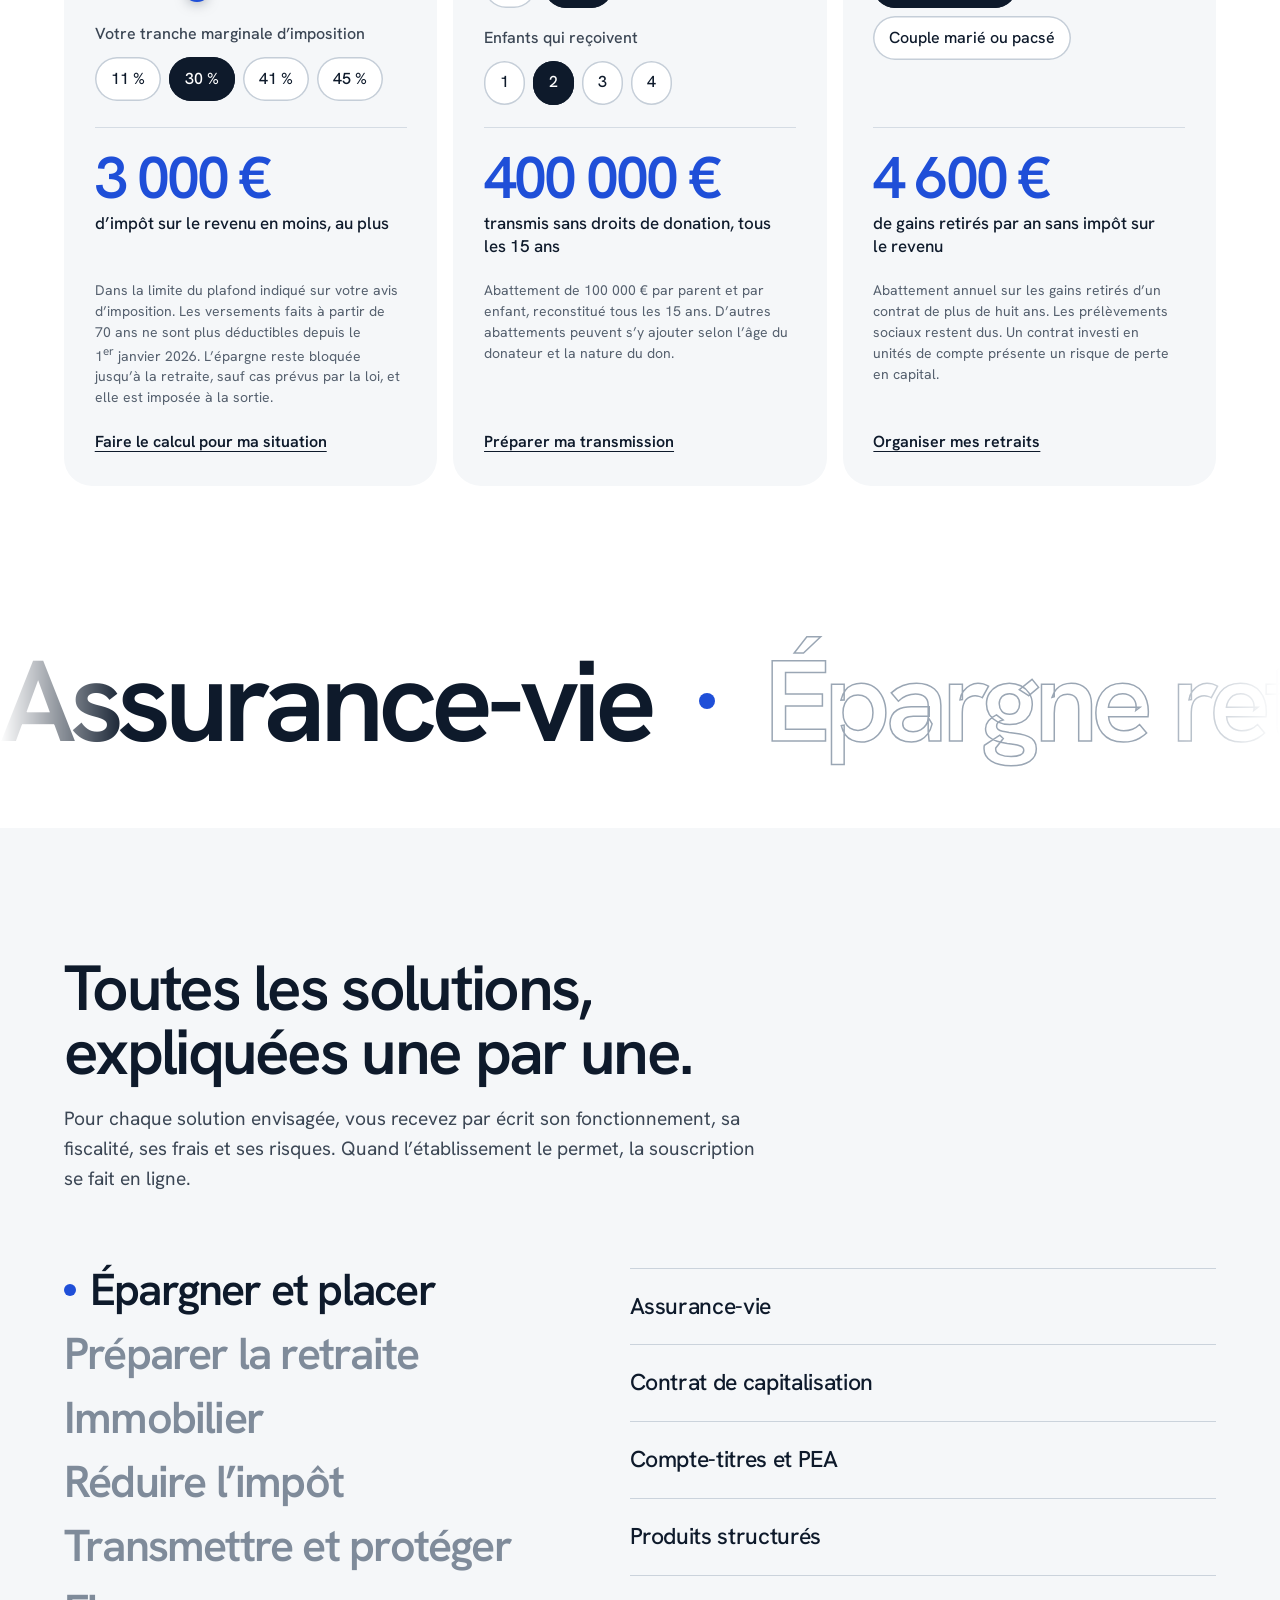
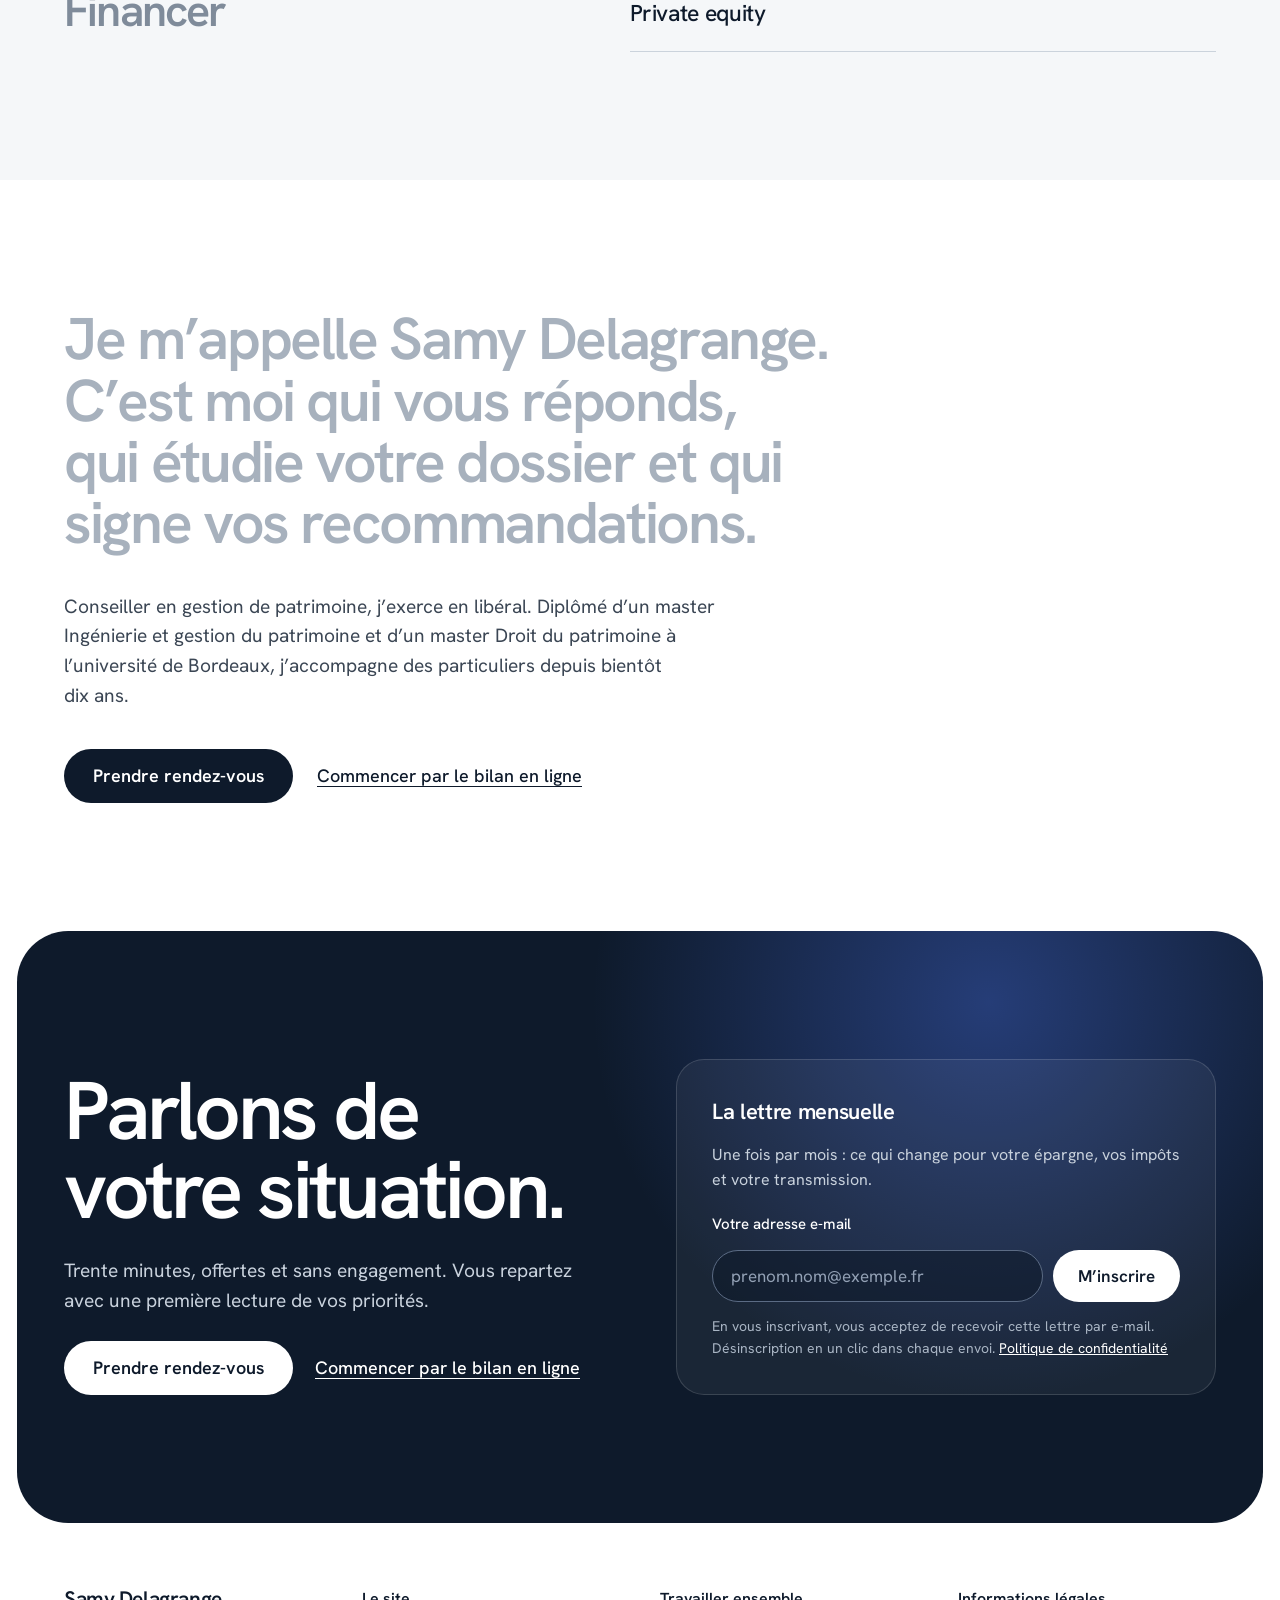
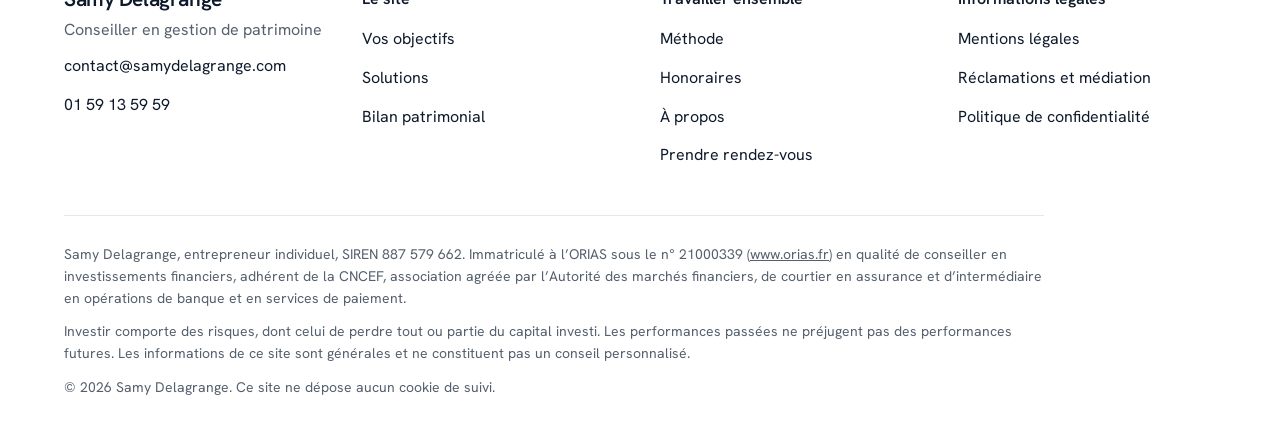
==== commit dd91b3cd: "2026-11-18 – honoraires : retrait de « paiement par carte » (non disponible)" ====
--- a/index.html
+++ b/index.html
@@ -257,7 +257,7 @@
           <ul class="ticks anim" style="--i:5">
             <li><svg viewBox="0 0 24 24" aria-hidden="true"><path d="M5 12.5l4.5 4.5L19 7.5"/></svg><span>Montant connu avant de commencer</span></li>
             <li><svg viewBox="0 0 24 24" aria-hidden="true"><path d="M5 12.5l4.5 4.5L19 7.5"/></svg><span>Commissions de souscription reversées en totalité</span></li>
-            <li><svg viewBox="0 0 24 24" aria-hidden="true"><path d="M5 12.5l4.5 4.5L19 7.5"/></svg><span>Paiement par carte, lettre de mission signée en ligne</span></li>
+            <li><svg viewBox="0 0 24 24" aria-hidden="true"><path d="M5 12.5l4.5 4.5L19 7.5"/></svg><span>Lettre de mission signée en ligne</span></li>
           </ul>
         </div>
         <div class="flow anim" style="--i:2">
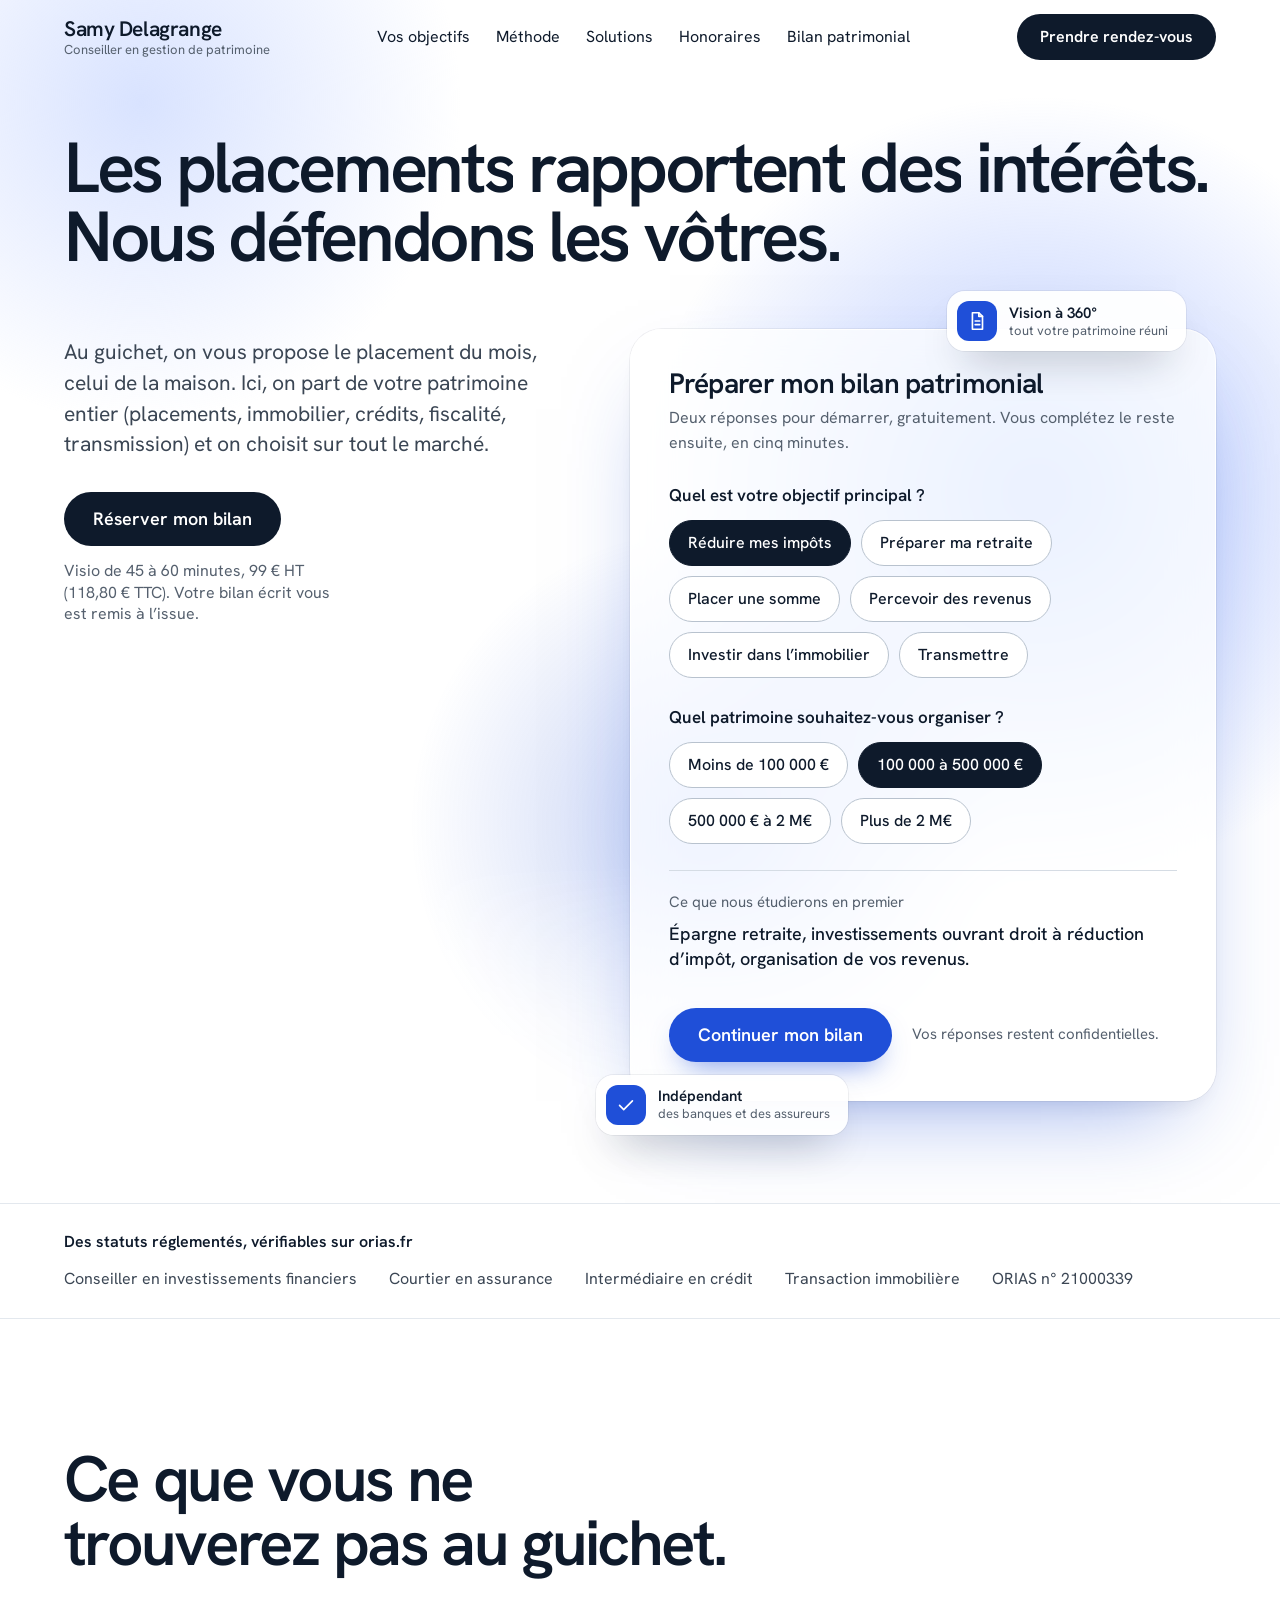
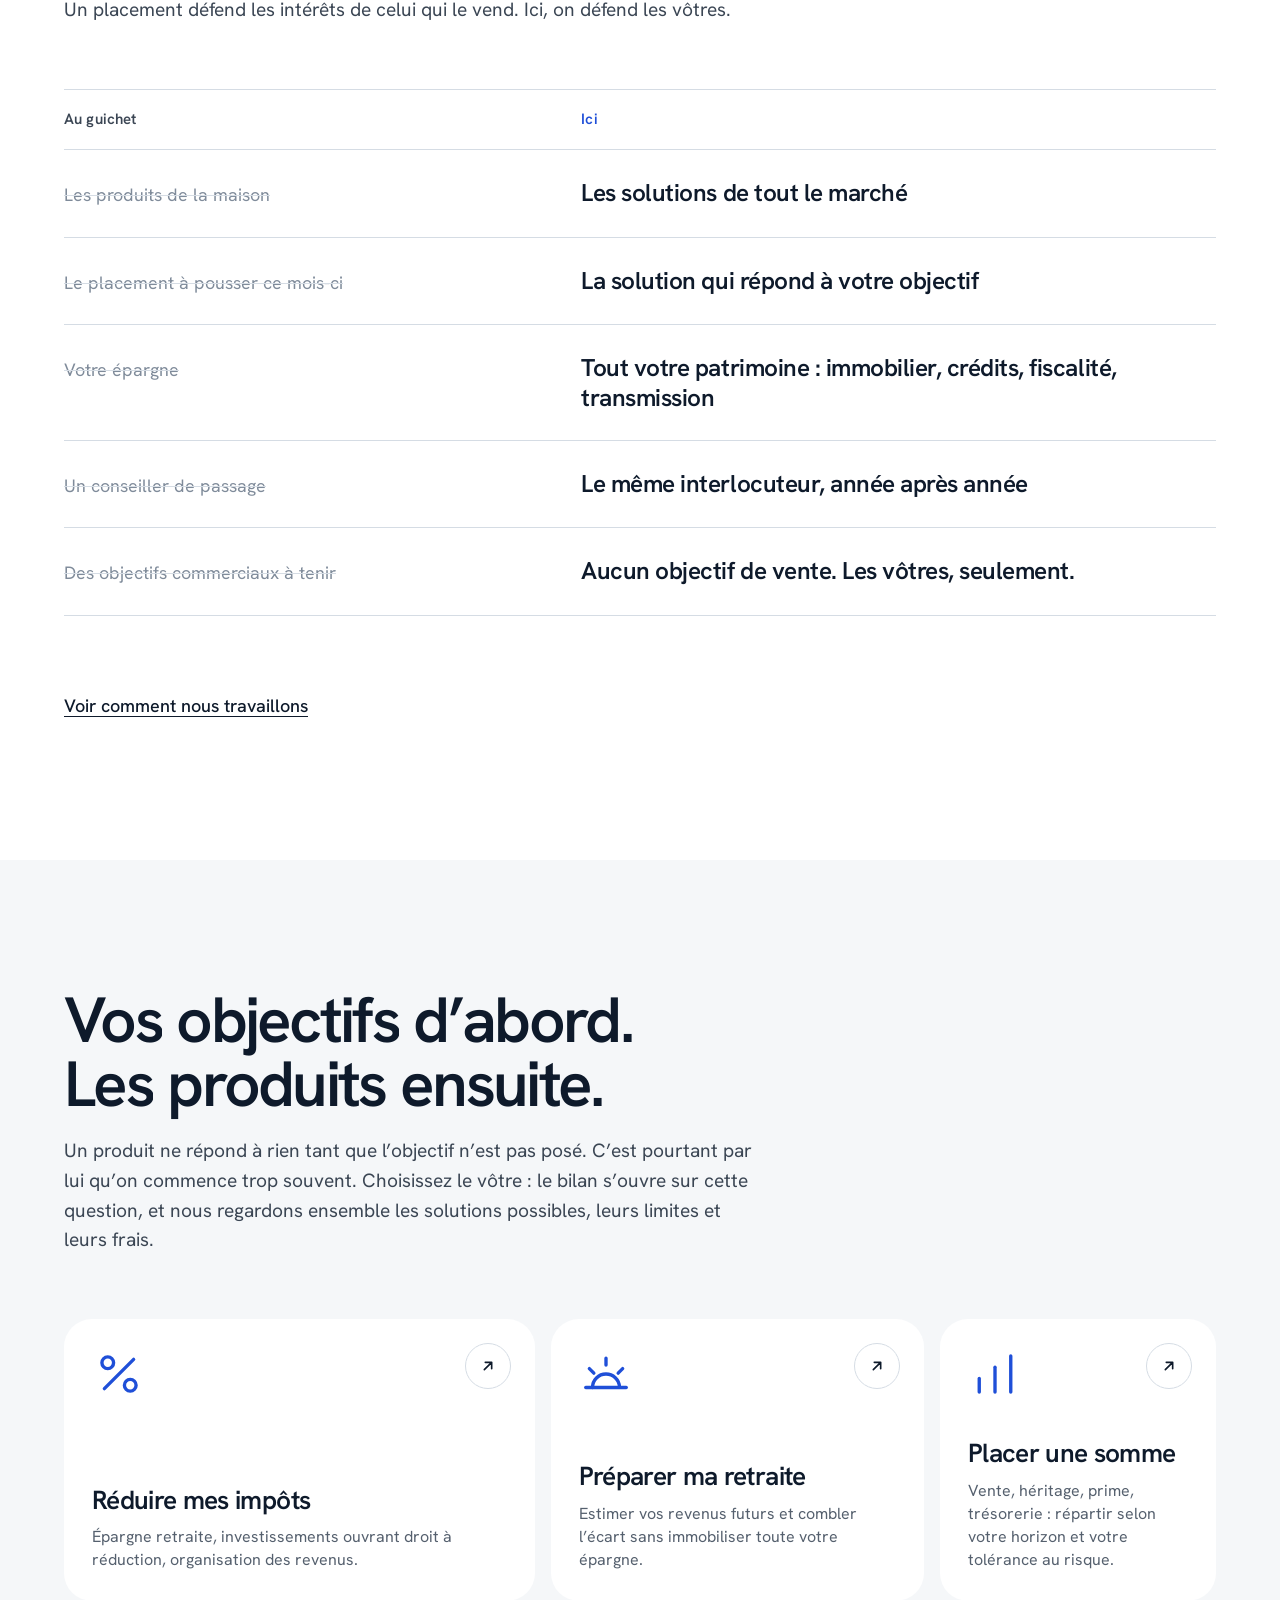
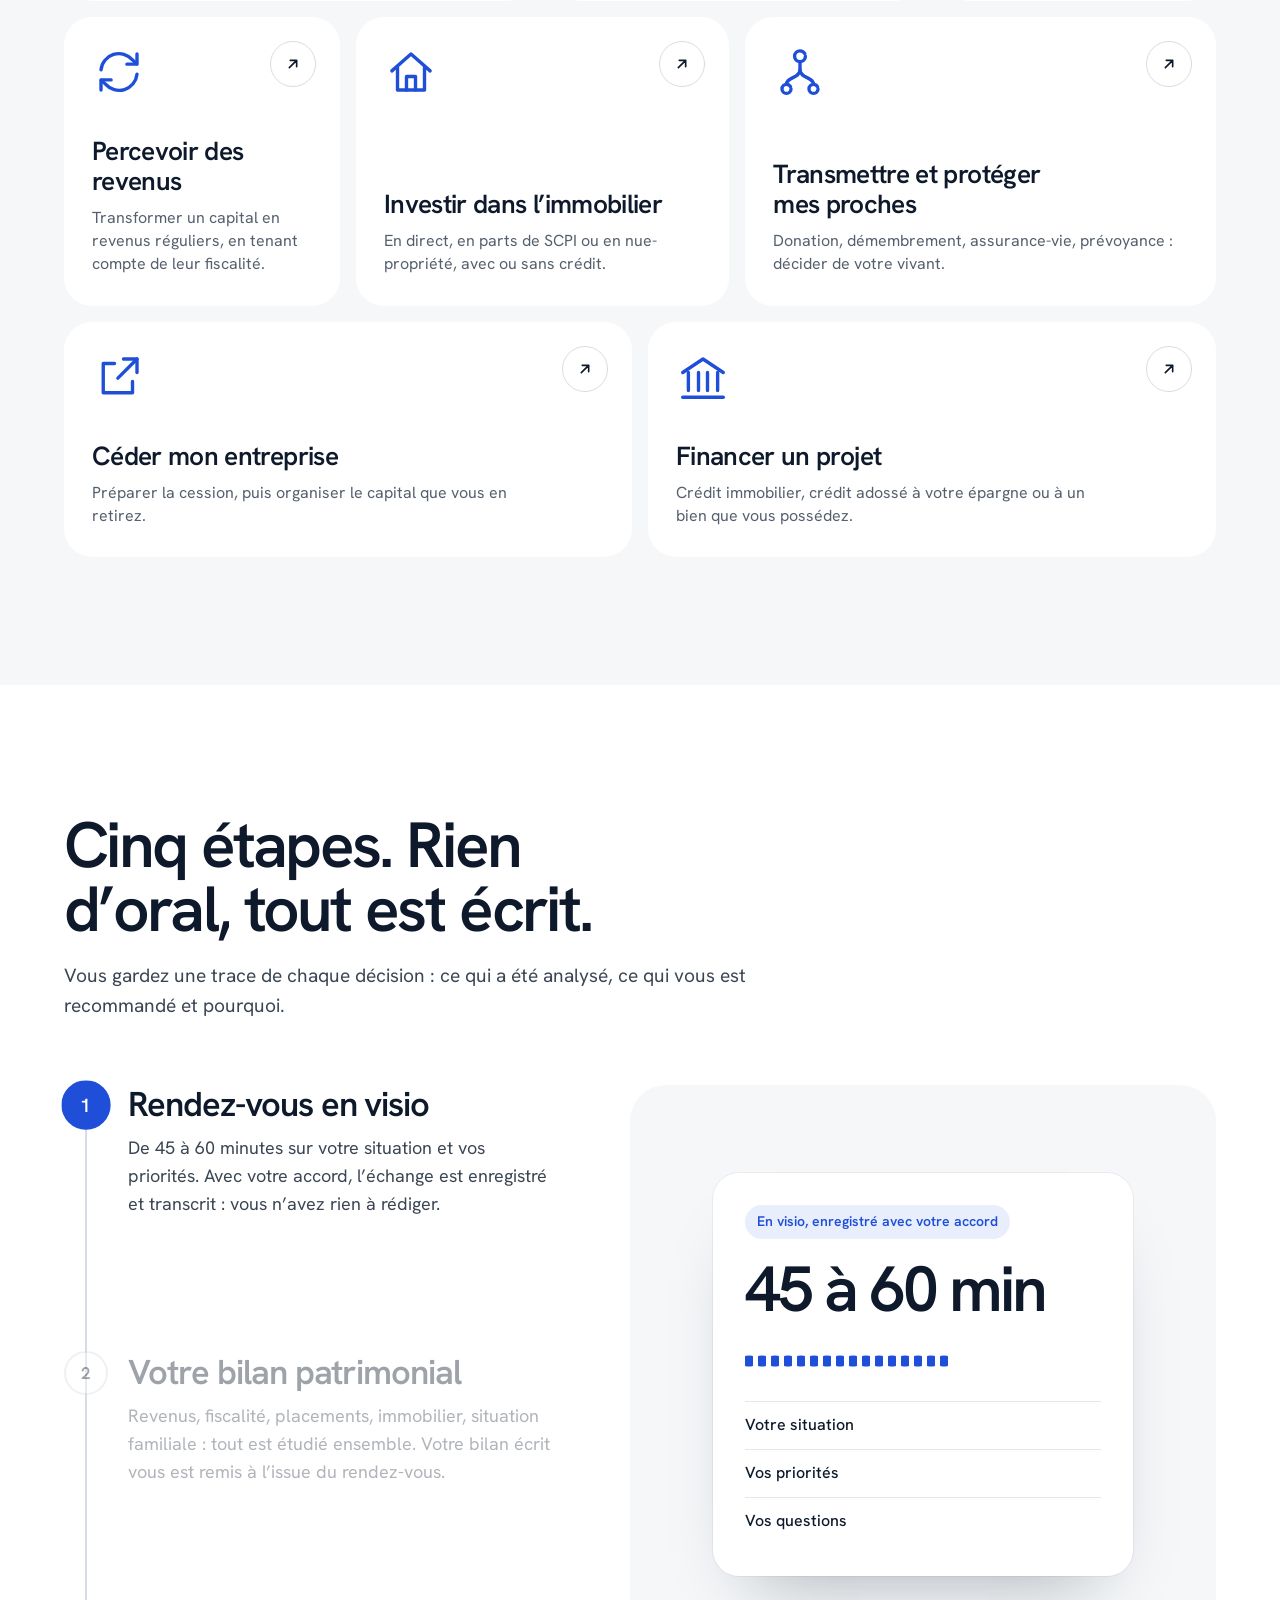
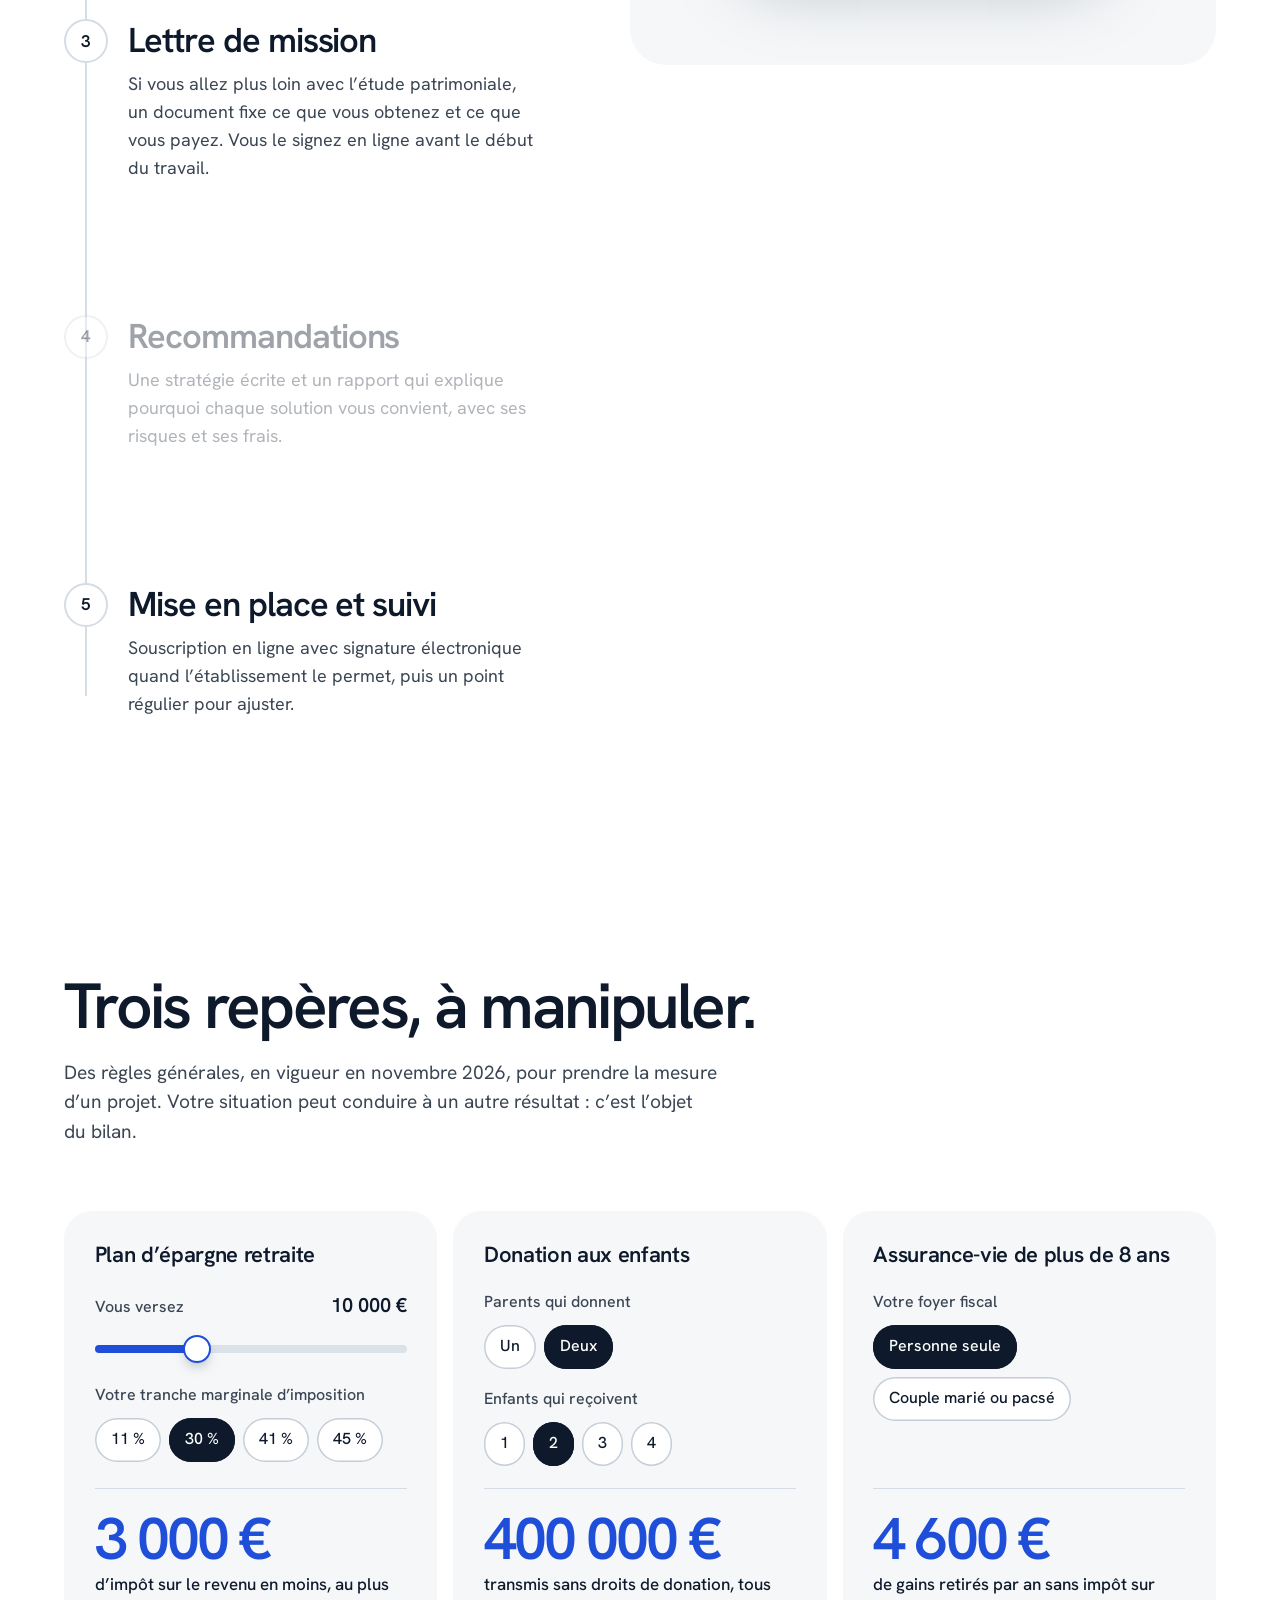
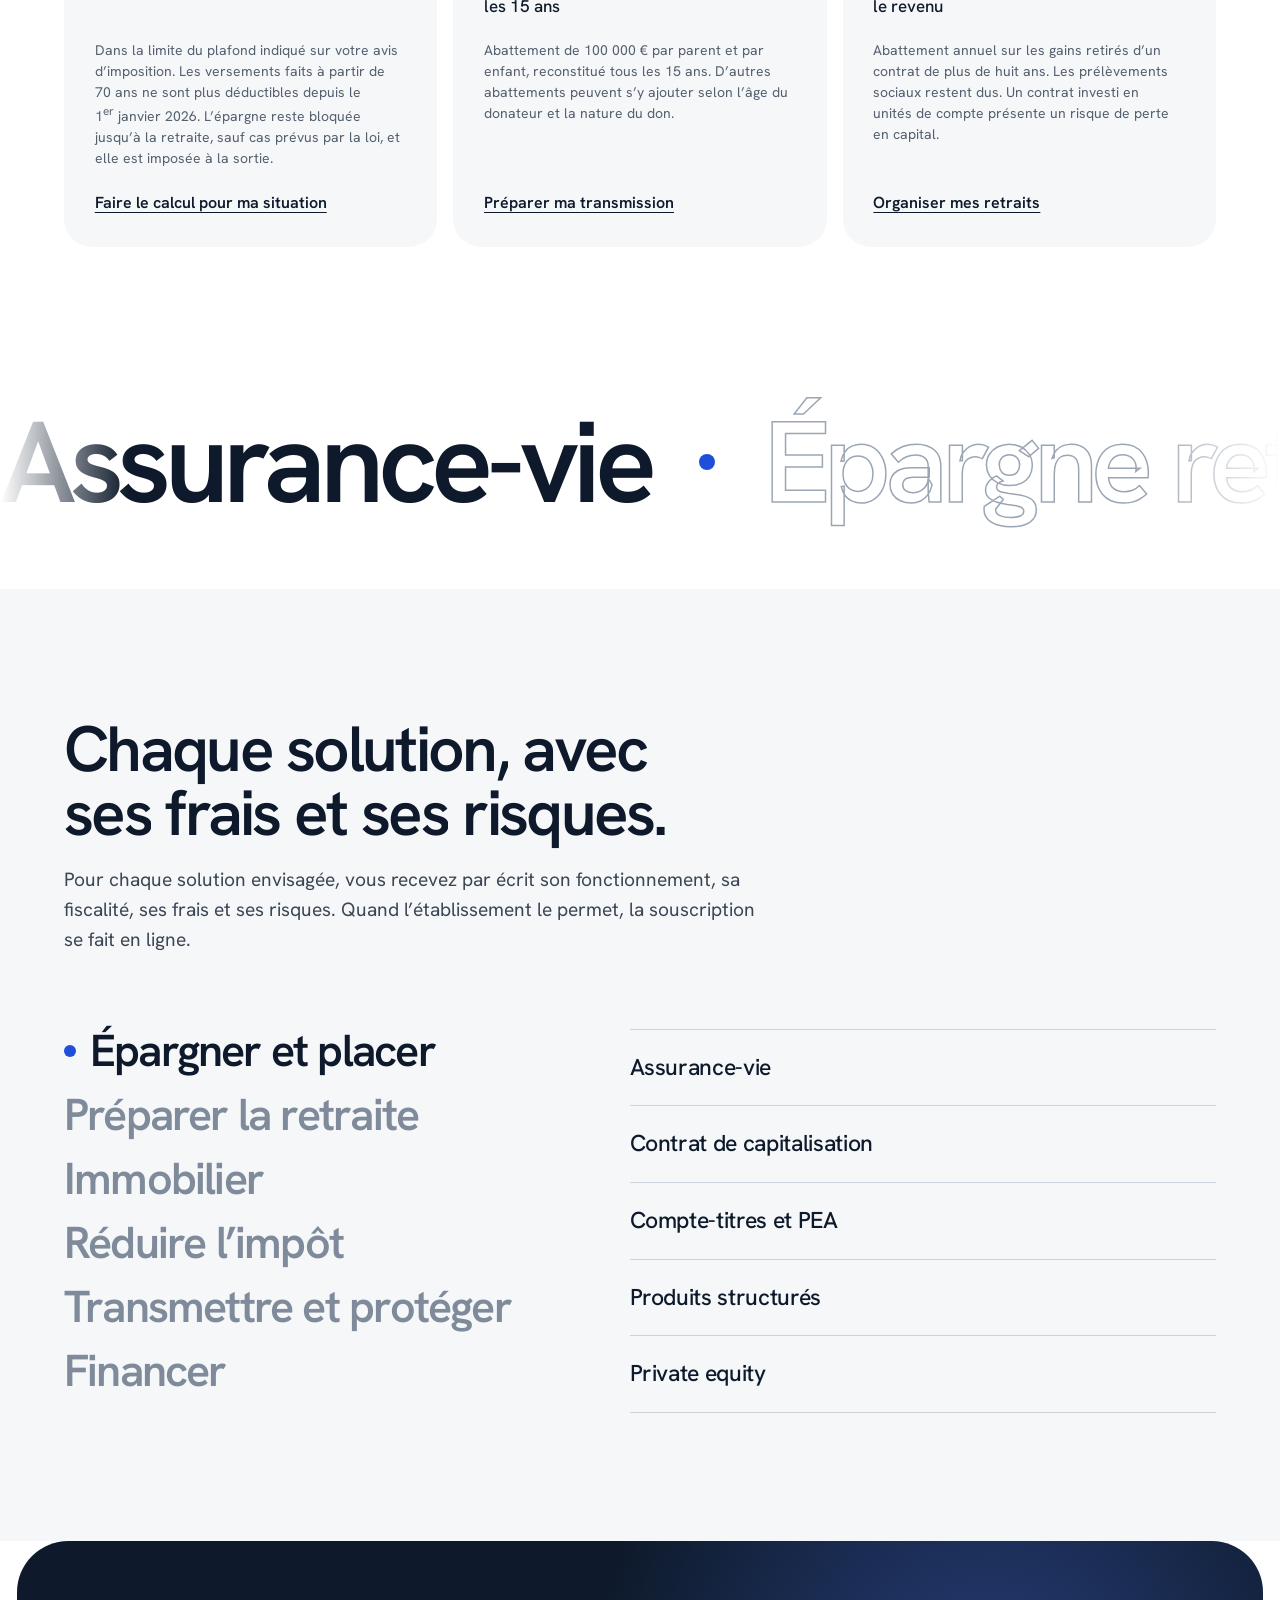
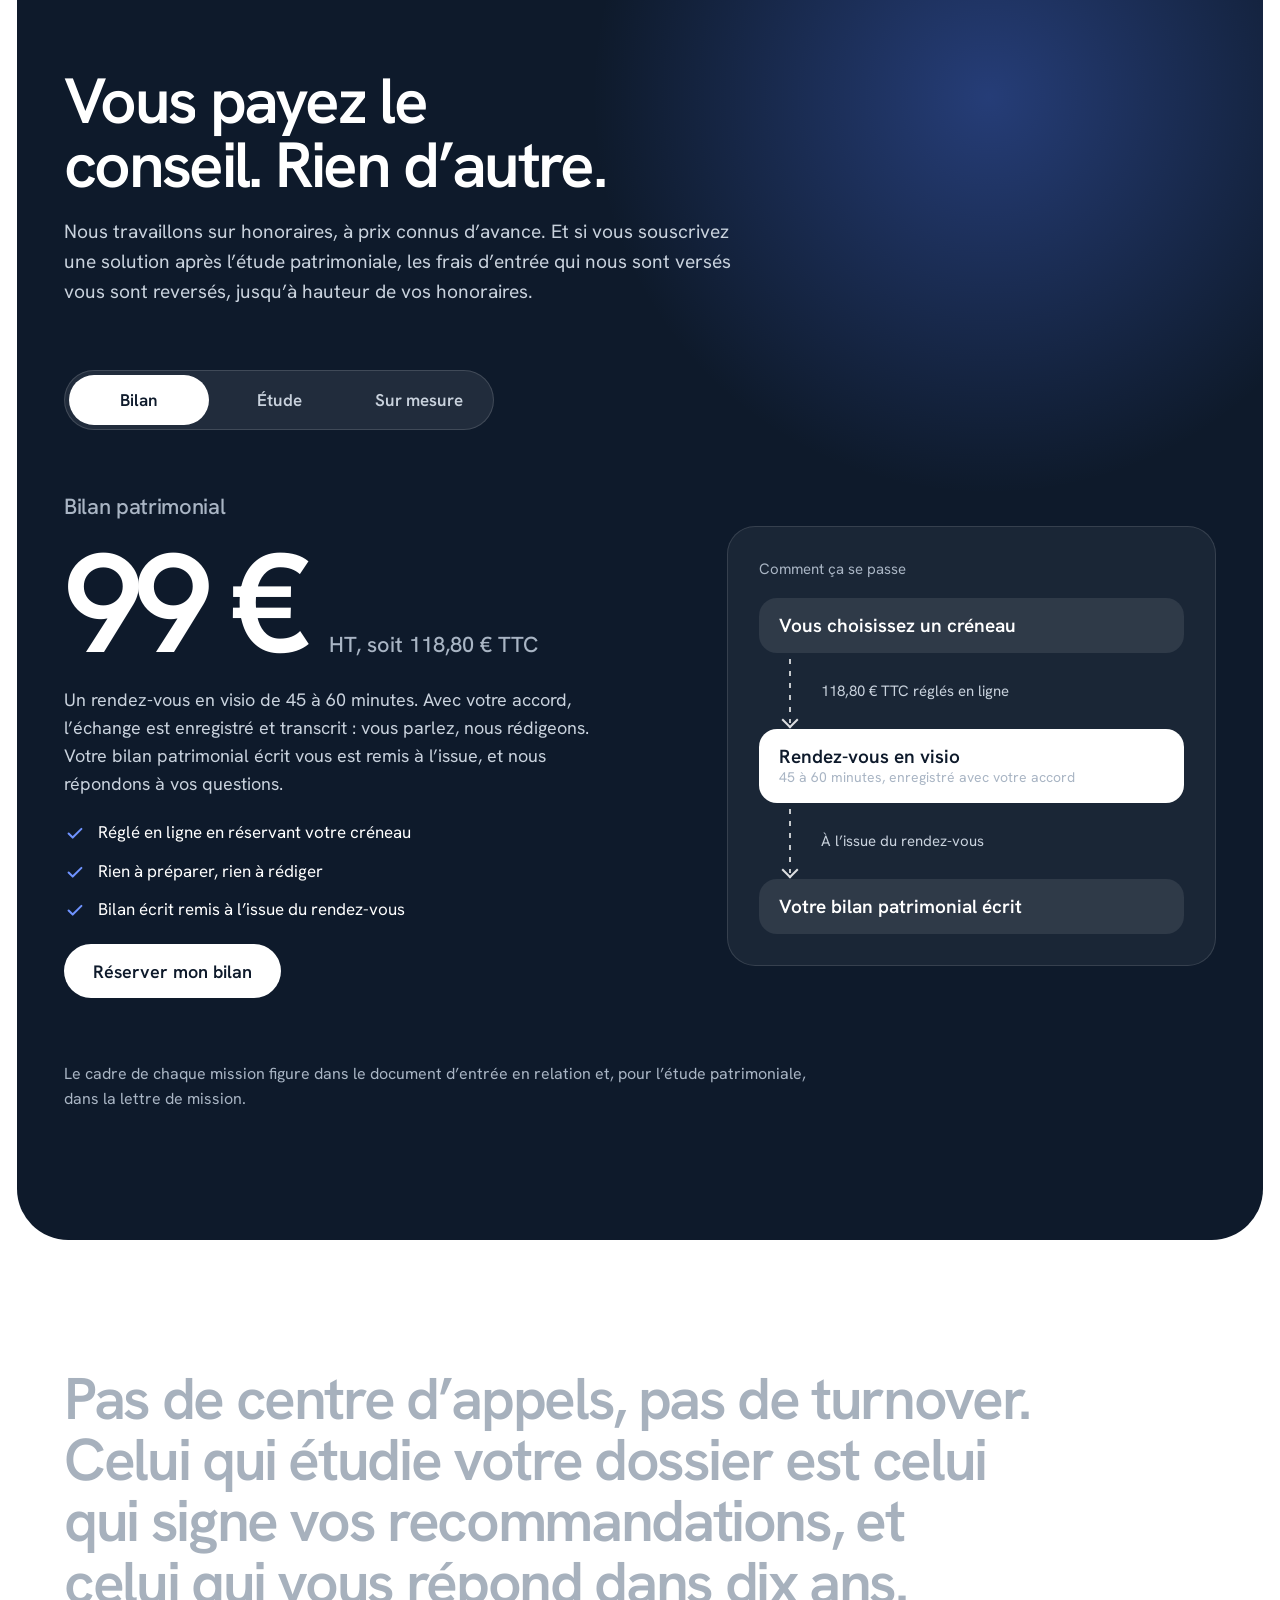
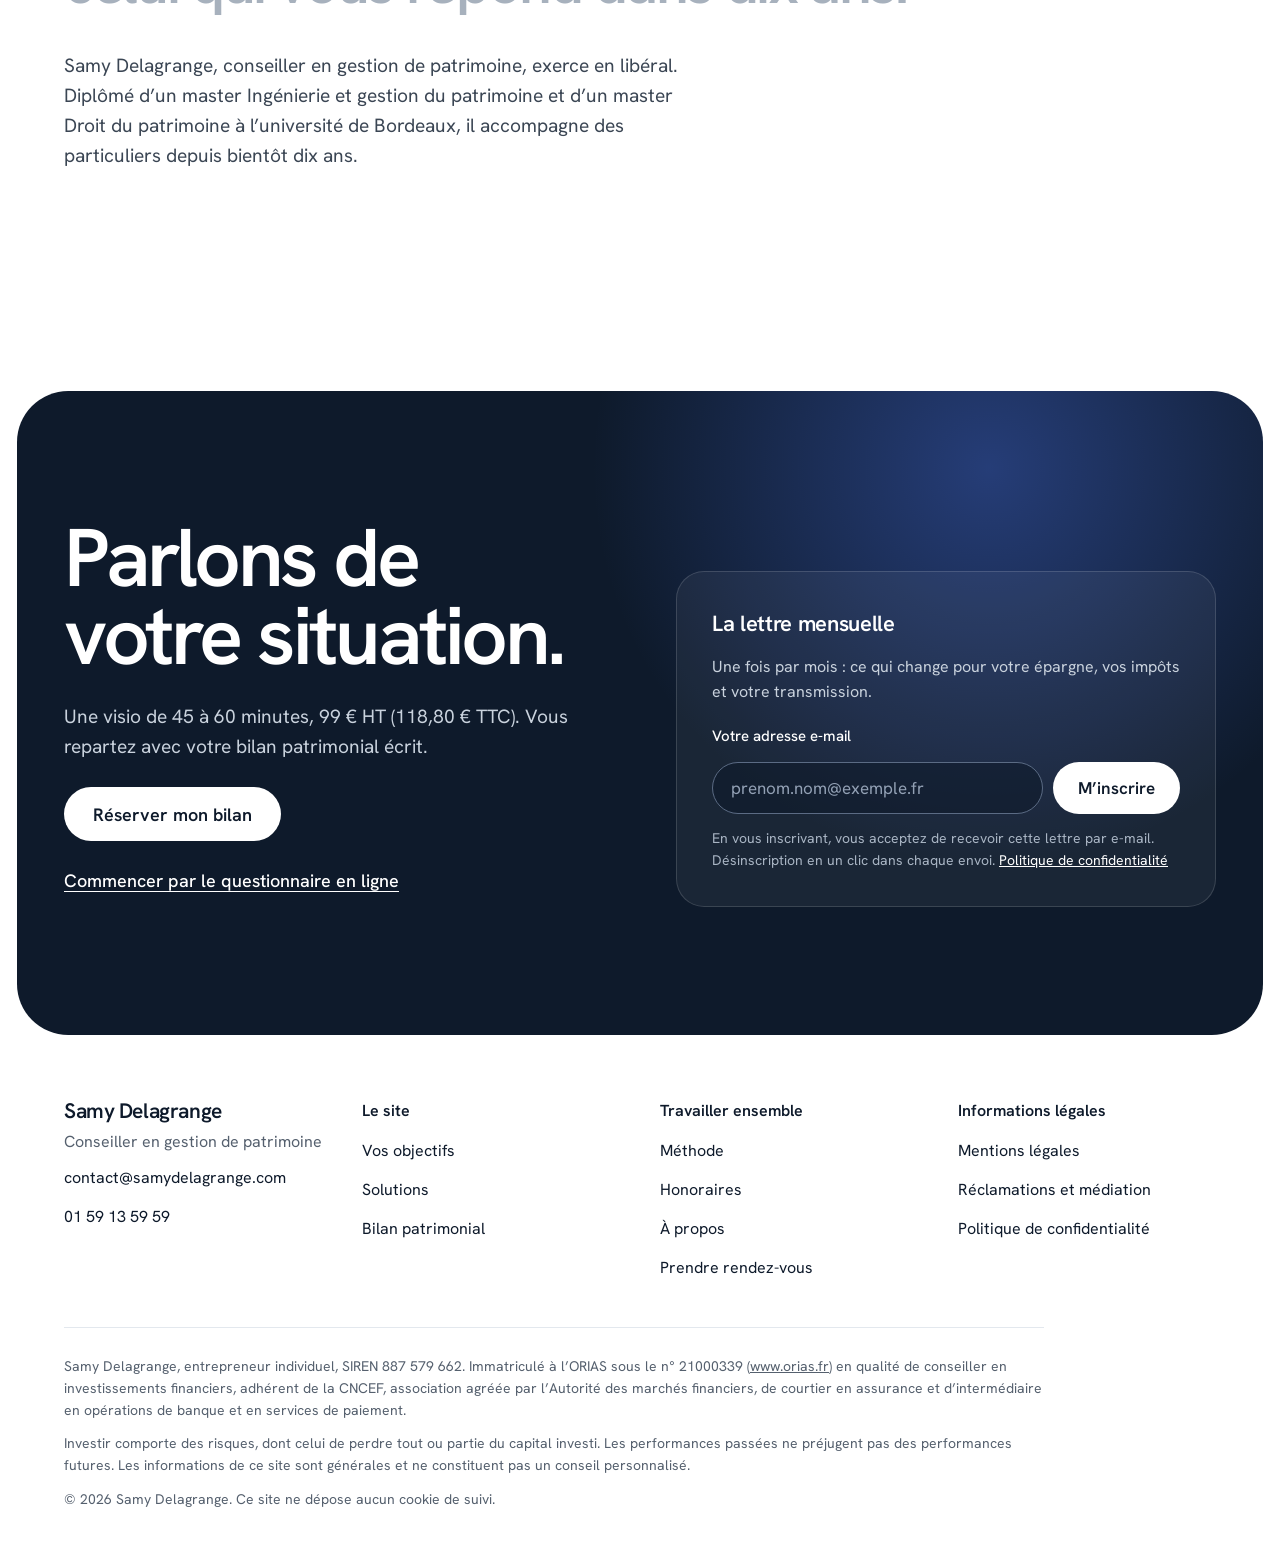
==== commit 8b27de66: "2026-11-25 – positionnement « guichet », honoraires (bilan 99 € HT, étude 2 500 € HT, sur mesure 99 " ====
--- a/index.html
+++ b/index.html
@@ -4,21 +4,21 @@
 <meta charset="utf-8">
 <meta name="viewport" content="width=device-width, initial-scale=1">
 <title>Samy Delagrange – Conseiller en gestion de patrimoine</title>
-<meta name="description" content="Impôts, retraite, placements, immobilier, transmission : une stratégie écrite pour votre patrimoine, et c'est vous qui choisissez comment me rémunérer. Premier échange de 30 minutes offert.">
+<meta name="description" content="Les placements rapportent des intérêts. Nous défendons les vôtres : un cabinet indépendant des banques et des assureurs, une vision à 360° de votre patrimoine. Bilan patrimonial en visio : 99 € HT (118,80 € TTC).">
 <meta name="robots" content="index, follow">
 <link rel="canonical" href="https://samydelagrange.com/">
 <meta property="og:type" content="website">
 <meta property="og:locale" content="fr_FR">
 <meta property="og:site_name" content="Samy Delagrange">
 <meta property="og:title" content="Samy Delagrange – Conseiller en gestion de patrimoine">
-<meta property="og:description" content="Impôts, retraite, placements, immobilier, transmission : une stratégie écrite pour votre patrimoine, et c'est vous qui choisissez comment me rémunérer. Premier échange de 30 minutes offert.">
+<meta property="og:description" content="Les placements rapportent des intérêts. Nous défendons les vôtres : un cabinet indépendant des banques et des assureurs, une vision à 360° de votre patrimoine. Bilan patrimonial en visio : 99 € HT (118,80 € TTC).">
 <meta property="og:url" content="https://samydelagrange.com/">
 <meta name="twitter:card" content="summary">
 <meta name="theme-color" content="#FFFFFF">
 <link rel="icon" href="/assets/favicon.svg" type="image/svg+xml">
 <link rel="preload" as="font" type="font/woff2" href="/assets/fonts/hanken-grotesk-latin-400-normal.woff2" crossorigin>
 <link rel="preload" as="font" type="font/woff2" href="/assets/fonts/hanken-grotesk-latin-600-normal.woff2" crossorigin>
-<link rel="stylesheet" href="/assets/css/site.css?v=6924063b62">
+<link rel="stylesheet" href="/assets/css/site.css?v=cfd21dd4de">
 <script>(function(d){var c='js';try{if(!matchMedia('(prefers-reduced-motion: reduce)').matches){c+=' motion';window.__sdT=setTimeout(function(){d.classList.remove('motion')},3500)}}catch(e){}d.className=c})(document.documentElement);</script>
 </head>
 <body>
@@ -34,8 +34,8 @@
     <nav id="menu" class="nav" aria-label="Navigation principale">
       <a href="/#objectifs">Vos objectifs</a>
       <a href="/#methode">Méthode</a>
+      <a href="/#solutions">Solutions</a>
       <a href="/#honoraires">Honoraires</a>
-      <a href="/#solutions">Solutions</a>
       <a href="/bilan-patrimonial/">Bilan patrimonial</a>
     </nav>
     <a class="btn btn-ink header-cta" href="/rendez-vous/"><span class="cta-long">Prendre rendez-vous</span><span class="cta-short" aria-hidden="true">Rendez-vous</span></a>
@@ -46,30 +46,30 @@
 <section class="hero" data-hero>
   <div class="hero-aura" aria-hidden="true"><span></span><span></span><span></span></div>
   <div class="wrap">
-    <h1 class="hero-title" data-split><span class="t1">Vos intérêts d’abord.</span> <span class="t2">C’est vous qui choisissez comment me rémunérer.</span></h1>
+    <h1 class="hero-title" data-split><span class="t1">Les placements rapportent des intérêts.</span> <span class="t2">Nous défendons les vôtres.</span></h1>
     <div class="hero-grid">
       <div class="hero-text">
-        <p class="lead" data-reveal style="--i:5">Impôts, retraite, placements, immobilier, transmission&nbsp;: je pars de votre situation, je vous remets une stratégie écrite, puis je vous aide à la mettre en place. À chaque étape, vous savez ce que vous payez et pourquoi.</p>
+        <p class="lead" data-reveal style="--i:5">Au guichet, on vous propose le placement du mois, celui de la maison. Ici, on part de votre patrimoine entier (placements, immobilier, crédits, fiscalité, transmission) et on choisit sur tout le marché.</p>
         <div class="hero-actions" data-reveal style="--i:7">
-          <a class="btn btn-ink" data-magnet href="/rendez-vous/">Prendre rendez-vous</a>
-          <span>Premier échange de 30&nbsp;minutes, offert et sans engagement.</span>
+          <a class="btn btn-ink" data-magnet href="https://info.proprium.expert/meetings/proprium/bilan-patrimonial" rel="noopener">Réserver mon bilan</a>
+          <span>Visio de 45 à 60&nbsp;minutes, 99&nbsp;€&nbsp;HT (118,80&nbsp;€&nbsp;TTC). Votre bilan écrit vous est remis à l’issue.</span>
         </div>
       </div>
 
       <div class="stage" data-stage data-reveal style="--i:6">
         <div class="float f1" aria-hidden="true">
           <span class="ico"><svg viewBox="0 0 24 24"><path d="M7 3h7l4 4v14H7z"/><path d="M14 3v4h4"/><path d="M10 12h5M10 16h5"/></svg></span>
-          <span>Stratégie écrite<small>remise après le bilan</small></span>
+          <span>Vision à 360°<small>tout votre patrimoine réuni</small></span>
         </div>
         <div class="float f2" aria-hidden="true">
           <span class="ico"><svg viewBox="0 0 24 24"><path d="M5 12.5l4.5 4.5L19 7.5"/></svg></span>
-          <span>Rémunération annoncée<small>avant de commencer</small></span>
+          <span>Indépendant<small>des banques et des assureurs</small></span>
         </div>
 
         <div class="starter" id="bilan" data-starter>
           <div class="starter-head">
-            <h2>Commencer mon bilan patrimonial</h2>
-            <p>Deux réponses pour démarrer. Vous complétez le reste ensuite, en cinq minutes.</p>
+            <h2>Préparer mon bilan patrimonial</h2>
+            <p>Deux réponses pour démarrer, gratuitement. Vous complétez le reste ensuite, en cinq minutes.</p>
           </div>
           <fieldset class="choice">
             <legend>Quel est votre objectif principal&nbsp;?</legend>
@@ -118,11 +118,29 @@
   </div>
 </section>
 
+<section class="section" id="difference">
+  <div class="wrap stack">
+    <div class="intro">
+      <h2 class="h2" data-split>Ce que vous ne trouverez pas au guichet.</h2>
+      <p data-reveal style="--i:2">Un placement défend les intérêts de celui qui le vend. Ici, on défend les vôtres.</p>
+    </div>
+    <div class="versus" data-reveal>
+      <div class="vs-head"><span>Au guichet</span><span>Ici</span></div>
+      <div class="vs-row"><span>Les produits de la maison</span><span>Les solutions de tout le marché</span></div>
+      <div class="vs-row"><span>Le placement à pousser ce mois-ci</span><span>La solution qui répond à votre objectif</span></div>
+      <div class="vs-row"><span>Votre épargne</span><span>Tout votre patrimoine&nbsp;: immobilier, crédits, fiscalité, transmission</span></div>
+      <div class="vs-row"><span>Un conseiller de passage</span><span>Le même interlocuteur, année après année</span></div>
+      <div class="vs-row"><span>Des objectifs commerciaux à tenir</span><span>Aucun objectif de vente. Les vôtres, seulement.</span></div>
+    </div>
+    <a class="link" data-reveal href="#methode">Voir comment nous travaillons</a>
+  </div>
+</section>
+
 <section class="section section-mist" id="objectifs">
   <div class="wrap stack">
     <div class="intro">
-      <h2 class="h2" data-split>Partez de ce que vous voulez obtenir.</h2>
-      <p data-reveal style="--i:2">Un produit ne répond à rien tant que l’objectif n’est pas posé. Choisissez le vôtre&nbsp;: le bilan s’ouvre sur cette question, et nous regardons ensemble les solutions possibles, leurs limites et leurs frais.</p>
+      <h2 class="h2" data-split>Vos objectifs d’abord. Les produits ensuite.</h2>
+      <p data-reveal style="--i:2">Un produit ne répond à rien tant que l’objectif n’est pas posé. C’est pourtant par lui qu’on commence trop souvent. Choisissez le vôtre&nbsp;: le bilan s’ouvre sur cette question, et nous regardons ensemble les solutions possibles, leurs limites et leurs frais.</p>
     </div>
     <div class="bento">
       <a class="tile t-5" data-reveal style="--i:0" href="/bilan-patrimonial/?objectif=impots">
@@ -172,44 +190,44 @@
 <section class="section" id="methode">
   <div class="wrap stack">
     <div class="intro">
-      <h2 class="h2" data-split>Cinq étapes, toutes écrites.</h2>
+      <h2 class="h2" data-split>Cinq étapes. Rien d’oral, tout est écrit.</h2>
       <p data-reveal style="--i:2">Vous gardez une trace de chaque décision&nbsp;: ce qui a été analysé, ce qui vous est recommandé et pourquoi.</p>
     </div>
     <div class="scene" data-scene>
       <ol class="msteps">
-        <li class="mstep active"><span class="n" aria-hidden="true">1</span><h3>Premier échange</h3><p>Trente minutes pour comprendre votre situation et vos priorités. Offert, sans engagement.</p></li>
-        <li class="mstep"><span class="n" aria-hidden="true">2</span><h3>Bilan patrimonial</h3><p>Vous remplissez le questionnaire en ligne. J’analyse vos revenus, votre fiscalité, vos placements et votre situation familiale.</p></li>
-        <li class="mstep"><span class="n" aria-hidden="true">3</span><h3>Lettre de mission</h3><p>Un document fixe ce que je fais pour vous et ma rémunération. Vous le signez en ligne avant que je commence.</p></li>
+        <li class="mstep active"><span class="n" aria-hidden="true">1</span><h3>Rendez-vous en visio</h3><p>De 45 à 60 minutes sur votre situation et vos priorités. Avec votre accord, l’échange est enregistré et transcrit&nbsp;: vous n’avez rien à rédiger.</p></li>
+        <li class="mstep"><span class="n" aria-hidden="true">2</span><h3>Votre bilan patrimonial</h3><p>Revenus, fiscalité, placements, immobilier, situation familiale&nbsp;: tout est étudié ensemble. Votre bilan écrit vous est remis à l’issue du rendez-vous.</p></li>
+        <li class="mstep"><span class="n" aria-hidden="true">3</span><h3>Lettre de mission</h3><p>Si vous allez plus loin avec l’étude patrimoniale, un document fixe ce que vous obtenez et ce que vous payez. Vous le signez en ligne avant le début du travail.</p></li>
         <li class="mstep"><span class="n" aria-hidden="true">4</span><h3>Recommandations</h3><p>Une stratégie écrite et un rapport qui explique pourquoi chaque solution vous convient, avec ses risques et ses frais.</p></li>
         <li class="mstep"><span class="n" aria-hidden="true">5</span><h3>Mise en place et suivi</h3><p>Souscription en ligne avec signature électronique quand l’établissement le permet, puis un point régulier pour ajuster.</p></li>
       </ol>
       <div class="stage-m">
         <div class="panel active" data-panel aria-hidden="true">
           <div class="pcard">
-            <span class="ptag anim" style="--i:0">Offert, sans engagement</span>
-            <p class="pbig anim" style="--i:1">30&nbsp;minutes</p>
+            <span class="ptag anim" style="--i:0">En visio, enregistré avec votre accord</span>
+            <p class="pbig anim" style="--i:1">45 à 60&nbsp;min</p>
             <div class="wave anim" style="--i:2"><i></i><i></i><i></i><i></i><i></i><i></i><i></i><i></i><i></i><i></i><i></i><i></i><i></i><i></i><i></i><i></i></div>
-            <ul class="plist"><li class="anim" style="--i:3">Votre situation</li><li class="anim" style="--i:4">Vos priorités</li><li class="anim" style="--i:5">Mon mode de rémunération</li></ul>
+            <ul class="plist"><li class="anim" style="--i:3">Votre situation</li><li class="anim" style="--i:4">Vos priorités</li><li class="anim" style="--i:5">Vos questions</li></ul>
           </div>
         </div>
         <div class="panel" data-panel aria-hidden="true">
           <div class="pcard">
-            <p class="ptitle anim" style="--i:0">Bilan patrimonial</p>
+            <p class="ptitle anim" style="--i:0">Votre bilan patrimonial</p>
             <ul class="pbars">
               <li class="anim" style="--i:1"><span>Revenus</span><b><i></i></b></li>
               <li class="anim" style="--i:2"><span>Fiscalité</span><b><i></i></b></li>
               <li class="anim" style="--i:3"><span>Placements</span><b><i></i></b></li>
               <li class="anim" style="--i:4"><span>Situation familiale</span><b><i></i></b></li>
             </ul>
-            <p class="pnote anim" style="--i:5">Questionnaire en ligne, cinq minutes.</p>
+            <p class="pnote anim" style="--i:5">Remis à l’issue du rendez-vous.</p>
           </div>
         </div>
         <div class="panel" data-panel aria-hidden="true">
           <div class="pcard">
             <p class="ptitle anim" style="--i:0">Lettre de mission</p>
             <div class="lines anim" style="--i:1"><i></i><i></i><i style="width:58%"></i></div>
-            <p class="plabel anim" style="--i:2">Ma rémunération</p>
-            <div class="ppills anim" style="--i:3"><span>3&nbsp;000&nbsp;€ TTC</span><em>ou</em><span>0&nbsp;€ d’honoraires</span></div>
+            <p class="plabel anim" style="--i:2">Ce que vous payez</p>
+            <div class="ppills anim" style="--i:3"><span>2&nbsp;500&nbsp;€ HT</span><em>soit</em><span>3&nbsp;000&nbsp;€ TTC</span></div>
             <div class="sign anim" style="--i:4"><svg viewBox="0 0 220 60"><path pathLength="1" d="M6 44c14-22 26-34 34-30 9 5-14 32-6 34 9 2 22-30 32-28 8 2-6 24 2 26 8 1 18-22 28-20 7 2-2 16 6 18 10 2 26-8 46-10 18-2 40 2 60 0"/></svg><span class="ptag">Signée en ligne</span></div>
           </div>
         </div>
@@ -233,65 +251,6 @@
         </div>
       </div>
     </div>
-  </div>
-</section>
-
-<section class="slab" id="honoraires" data-spot data-fees>
-  <div class="wrap stack">
-    <div class="intro">
-      <h2 class="h2" data-split>Deux façons de me rémunérer. Vous choisissez.</h2>
-      <p data-reveal style="--i:2">La question que l’on n’ose pas poser à son conseiller a sa réponse ici, avant le premier rendez-vous.</p>
-    </div>
-    <div class="seg" role="tablist" aria-label="Mode de rémunération" data-reveal>
-      <button type="button" role="tab" id="fee-t1" aria-controls="fee-p1" aria-selected="true">Sur honoraires</button>
-      <button type="button" role="tab" id="fee-t2" aria-controls="fee-p2" aria-selected="false" tabindex="-1">Sans honoraires</button>
-    </div>
-    <div class="fee-panels" data-reveal>
-      <article class="fee-panel" role="tabpanel" id="fee-p1" aria-labelledby="fee-t1">
-        <div class="fee-main">
-          <h3 class="h3 anim" style="--i:0">Conseil sur honoraires</h3>
-          <p class="fee-price anim" style="--i:1"><span data-count>3&nbsp;000</span>&nbsp;€ <small>TTC</small></p>
-          <p class="anim" style="--i:2">Vous me payez pour le conseil&nbsp;: bilan, stratégie écrite et recommandations. Si vous souscrivez ensuite une solution par mon intermédiaire, je vous reverse en totalité les commissions de souscription que me verse l’établissement. Selon les solutions et les montants, elles peuvent rembourser tout ou partie de vos honoraires.</p>
-          <p class="anim" style="--i:3">Si la mission est menée pour votre entreprise et dans son intérêt, les honoraires peuvent être déduits de son résultat et la TVA récupérée, selon sa situation fiscale.</p>
-          <p class="fee-analogy anim" style="--i:4"><strong>Comme chez le médecin.</strong> Vous payez la consultation et repartez avec une ordonnance.</p>
-          <ul class="ticks anim" style="--i:5">
-            <li><svg viewBox="0 0 24 24" aria-hidden="true"><path d="M5 12.5l4.5 4.5L19 7.5"/></svg><span>Montant connu avant de commencer</span></li>
-            <li><svg viewBox="0 0 24 24" aria-hidden="true"><path d="M5 12.5l4.5 4.5L19 7.5"/></svg><span>Commissions de souscription reversées en totalité</span></li>
-            <li><svg viewBox="0 0 24 24" aria-hidden="true"><path d="M5 12.5l4.5 4.5L19 7.5"/></svg><span>Lettre de mission signée en ligne</span></li>
-          </ul>
-        </div>
-        <div class="flow anim" style="--i:2">
-          <p class="flow-title">Qui paie quoi</p>
-          <div class="node">Vous</div>
-          <div class="pipe"><span>3&nbsp;000&nbsp;€ TTC, fixés dans la lettre de mission</span></div>
-          <div class="node me">Samy Delagrange</div>
-          <div class="pipe"><span>Si vous souscrivez&nbsp;: les commissions de souscription reçues de l’établissement, reversées en totalité</span></div>
-          <div class="node">Vous</div>
-        </div>
-      </article>
-      <article class="fee-panel" role="tabpanel" id="fee-p2" aria-labelledby="fee-t2">
-        <div class="fee-main">
-          <h3 class="h3 anim" style="--i:0">Accompagnement sans honoraires</h3>
-          <p class="fee-price anim" style="--i:1"><span data-count>0</span>&nbsp;€ <small>d’honoraires</small></p>
-          <p class="anim" style="--i:2">Je suis rémunéré par les établissements dont vous souscrivez les solutions. Le montant de ces commissions vous est communiqué par écrit avant toute souscription.</p>
-          <p class="fee-analogy anim" style="--i:3"><strong>Comme en pharmacie.</strong> Vous ne payez pas le conseil à part&nbsp;: il est compris dans le prix de ce que vous achetez.</p>
-          <ul class="ticks anim" style="--i:4">
-            <li><svg viewBox="0 0 24 24" aria-hidden="true"><path d="M5 12.5l4.5 4.5L19 7.5"/></svg><span>Aucune facture de conseil</span></li>
-            <li><svg viewBox="0 0 24 24" aria-hidden="true"><path d="M5 12.5l4.5 4.5L19 7.5"/></svg><span>Commissions détaillées avant de signer</span></li>
-            <li><svg viewBox="0 0 24 24" aria-hidden="true"><path d="M5 12.5l4.5 4.5L19 7.5"/></svg><span>Mêmes étapes et même rapport écrit</span></li>
-          </ul>
-        </div>
-        <div class="flow anim" style="--i:2">
-          <p class="flow-title">Qui paie quoi</p>
-          <div class="node">Vous</div>
-          <div class="pipe"><span>Votre souscription</span></div>
-          <div class="node">L’établissement<small>assureur, société de gestion, banque</small></div>
-          <div class="pipe"><span>Une commission, communiquée par écrit avant votre signature</span></div>
-          <div class="node me">Samy Delagrange</div>
-        </div>
-      </article>
-    </div>
-    <p class="note" data-reveal>Dans les deux cas, mon mode de rémunération figure dans le document d’entrée en relation et dans la lettre de mission.</p>
   </div>
 </section>
 
@@ -366,7 +325,7 @@
 <section class="section section-mist" id="solutions">
   <div class="wrap stack">
     <div class="intro">
-      <h2 class="h2" data-split>Toutes les solutions, expliquées une par une.</h2>
+      <h2 class="h2" data-split>Chaque solution, avec ses frais et ses risques.</h2>
       <p data-reveal style="--i:2">Pour chaque solution envisagée, vous recevez par écrit son fonctionnement, sa fiscalité, ses frais et ses risques. Quand l’établissement le permet, la souscription se fait en ligne.</p>
     </div>
     <div class="sol" data-sol data-reveal>
@@ -390,14 +349,92 @@
   </div>
 </section>
 
+<section class="slab" id="honoraires" data-spot data-fees>
+  <div class="wrap stack">
+    <div class="intro">
+      <h2 class="h2" data-split>Vous payez le conseil. Rien d’autre.</h2>
+      <p data-reveal style="--i:2">Nous travaillons sur honoraires, à prix connus d’avance. Et si vous souscrivez une solution après l’étude patrimoniale, les frais d’entrée qui nous sont versés vous sont reversés, jusqu’à hauteur de vos honoraires.</p>
+    </div>
+    <div class="seg" role="tablist" aria-label="Nos offres" data-reveal style="--n:3">
+      <button type="button" role="tab" id="fee-t1" aria-controls="fee-p1" aria-selected="true">Bilan</button>
+      <button type="button" role="tab" id="fee-t2" aria-controls="fee-p2" aria-selected="false" tabindex="-1">Étude</button>
+      <button type="button" role="tab" id="fee-t3" aria-controls="fee-p3" aria-selected="false" tabindex="-1">Sur mesure</button>
+    </div>
+    <div class="fee-panels" data-reveal>
+      <article class="fee-panel" role="tabpanel" id="fee-p1" aria-labelledby="fee-t1">
+        <div class="fee-main">
+          <h3 class="h3 anim" style="--i:0">Bilan patrimonial</h3>
+          <p class="fee-price anim" style="--i:1"><span data-count="99">99</span>&nbsp;€ <small>HT, soit 118,80&nbsp;€ TTC</small></p>
+          <p class="anim" style="--i:2">Un rendez-vous en visio de 45 à 60 minutes. Avec votre accord, l’échange est enregistré et transcrit&nbsp;: vous parlez, nous rédigeons. Votre bilan patrimonial écrit vous est remis à l’issue, et nous répondons à vos questions.</p>
+          <ul class="ticks anim" style="--i:3">
+            <li><svg viewBox="0 0 24 24" aria-hidden="true"><path d="M5 12.5l4.5 4.5L19 7.5"/></svg><span>Réglé en ligne en réservant votre créneau</span></li>
+            <li><svg viewBox="0 0 24 24" aria-hidden="true"><path d="M5 12.5l4.5 4.5L19 7.5"/></svg><span>Rien à préparer, rien à rédiger</span></li>
+            <li><svg viewBox="0 0 24 24" aria-hidden="true"><path d="M5 12.5l4.5 4.5L19 7.5"/></svg><span>Bilan écrit remis à l’issue du rendez-vous</span></li>
+          </ul>
+          <div class="anim" style="--i:4"><a class="btn btn-light" data-magnet href="https://info.proprium.expert/meetings/proprium/bilan-patrimonial" rel="noopener">Réserver mon bilan</a></div>
+        </div>
+        <div class="flow anim" style="--i:2">
+          <p class="flow-title">Comment ça se passe</p>
+          <div class="node">Vous choisissez un créneau</div>
+          <div class="pipe"><span>118,80&nbsp;€ TTC réglés en ligne</span></div>
+          <div class="node me">Rendez-vous en visio<small>45 à 60 minutes, enregistré avec votre accord</small></div>
+          <div class="pipe"><span>À l’issue du rendez-vous</span></div>
+          <div class="node">Votre bilan patrimonial écrit</div>
+        </div>
+      </article>
+      <article class="fee-panel" role="tabpanel" id="fee-p2" aria-labelledby="fee-t2">
+        <div class="fee-main">
+          <h3 class="h3 anim" style="--i:0">Étude patrimoniale en trois étapes</h3>
+          <p class="fee-price anim" style="--i:1"><span data-count="3000">3&nbsp;000</span>&nbsp;€ <small>TTC, soit 2&nbsp;500&nbsp;€ HT</small></p>
+          <p class="anim" style="--i:2">L’étude complète de votre patrimoine, une stratégie écrite et des recommandations détaillées, chacune avec ses frais et ses risques.</p>
+          <p class="fee-analogy anim" style="--i:3"><strong>Vos honoraires peuvent vous être remboursés.</strong> Si vous souscrivez une solution, les commissions versées par les sociétés de gestion sur les frais d’entrée vous sont reversées, jusqu’à hauteur de vos honoraires.</p>
+          <p class="anim" style="--i:4">Si l’étude est menée pour votre entreprise et dans son intérêt, les honoraires peuvent être déduits de son résultat et la TVA récupérée, selon sa situation fiscale.</p>
+          <ul class="ticks anim" style="--i:5">
+            <li><svg viewBox="0 0 24 24" aria-hidden="true"><path d="M5 12.5l4.5 4.5L19 7.5"/></svg><span>Montant fixé dans la lettre de mission</span></li>
+            <li><svg viewBox="0 0 24 24" aria-hidden="true"><path d="M5 12.5l4.5 4.5L19 7.5"/></svg><span>Frais d’entrée reversés jusqu’à hauteur des honoraires</span></li>
+            <li><svg viewBox="0 0 24 24" aria-hidden="true"><path d="M5 12.5l4.5 4.5L19 7.5"/></svg><span>Lettre de mission signée en ligne</span></li>
+          </ul>
+        </div>
+        <div class="flow anim" style="--i:2">
+          <p class="flow-title">Qui paie quoi</p>
+          <div class="node">Vous</div>
+          <div class="pipe"><span>3&nbsp;000&nbsp;€ TTC, fixés dans la lettre de mission</span></div>
+          <div class="node me">Votre conseiller</div>
+          <div class="pipe"><span>Si vous souscrivez&nbsp;: les commissions sur frais d’entrée reçues des sociétés de gestion, reversées jusqu’à hauteur de vos honoraires</span></div>
+          <div class="node">Vous</div>
+        </div>
+      </article>
+      <article class="fee-panel" role="tabpanel" id="fee-p3" aria-labelledby="fee-t3">
+        <div class="fee-main">
+          <h3 class="h3 anim" style="--i:0">Conseil sur mesure</h3>
+          <p class="fee-price anim" style="--i:1"><span data-count="99">99</span>&nbsp;€ <small>HT de l’heure, soit 118,80&nbsp;€ TTC</small></p>
+          <p class="anim" style="--i:2">Pour une question précise ou une étude ciblée&nbsp;: un arbitrage, une donation, un financement. Le nombre d’heures est estimé et validé par écrit avant de commencer.</p>
+          <ul class="ticks anim" style="--i:3">
+            <li><svg viewBox="0 0 24 24" aria-hidden="true"><path d="M5 12.5l4.5 4.5L19 7.5"/></svg><span>Temps estimé avant de commencer</span></li>
+            <li><svg viewBox="0 0 24 24" aria-hidden="true"><path d="M5 12.5l4.5 4.5L19 7.5"/></svg><span>Facturé à l’heure réellement passée</span></li>
+            <li><svg viewBox="0 0 24 24" aria-hidden="true"><path d="M5 12.5l4.5 4.5L19 7.5"/></svg><span>Réponse écrite</span></li>
+          </ul>
+        </div>
+        <div class="flow anim" style="--i:2">
+          <p class="flow-title">Qui paie quoi</p>
+          <div class="node">Vous</div>
+          <div class="pipe"><span>99&nbsp;€ HT de l’heure, sur devis accepté</span></div>
+          <div class="node me">Votre conseiller</div>
+        </div>
+      </article>
+    </div>
+    <p class="note" data-reveal>Le cadre de chaque mission figure dans le document d’entrée en relation et, pour l’étude patrimoniale, dans la lettre de mission.</p>
+  </div>
+</section>
+
 <section class="section" id="a-propos">
   <div class="wrap">
     <div class="about">
-      <h2 class="statement" data-lit>Je m’appelle Samy Delagrange. C’est moi qui vous réponds, qui étudie votre dossier et qui signe vos recommandations.</h2>
-      <p data-reveal>Conseiller en gestion de patrimoine, j’exerce en libéral. Diplômé d’un master Ingénierie et gestion du patrimoine et d’un master Droit du patrimoine à l’université de Bordeaux, j’accompagne des particuliers depuis bientôt dix ans.</p>
+      <h2 class="statement" data-lit>Pas de centre d’appels, pas de turnover. Celui qui étudie votre dossier est celui qui signe vos recommandations, et celui qui vous répond dans dix ans.</h2>
+      <p data-reveal>Samy Delagrange, conseiller en gestion de patrimoine, exerce en libéral. Diplômé d’un master Ingénierie et gestion du patrimoine et d’un master Droit du patrimoine à l’université de Bordeaux, il accompagne des particuliers depuis bientôt dix ans.</p>
       <div class="about-actions" data-reveal style="--i:1">
-        <a class="btn btn-ink" data-magnet href="/rendez-vous/">Prendre rendez-vous</a>
-        <a class="link" href="/bilan-patrimonial/">Commencer par le bilan en ligne</a>
+        <a class="btn btn-ink" data-magnet href="https://info.proprium.expert/meetings/proprium/bilan-patrimonial" rel="noopener">Réserver mon bilan</a>
+        <a class="link" href="/bilan-patrimonial/">Commencer par le questionnaire en ligne</a>
       </div>
     </div>
   </div>
@@ -407,10 +444,10 @@
   <div class="wrap dark-grid">
     <div class="dark-text">
       <h2 class="h2 h2-xl" data-split>Parlons de votre situation.</h2>
-      <p data-reveal style="--i:2">Trente minutes, offertes et sans engagement. Vous repartez avec une première lecture de vos priorités.</p>
+      <p data-reveal style="--i:2">Une visio de 45 à 60 minutes, 99&nbsp;€&nbsp;HT (118,80&nbsp;€&nbsp;TTC). Vous repartez avec votre bilan patrimonial écrit.</p>
       <div class="dark-actions" data-reveal style="--i:3">
-        <a class="btn btn-light" data-magnet href="/rendez-vous/">Prendre rendez-vous</a>
-        <a class="link" href="/bilan-patrimonial/">Commencer par le bilan en ligne</a>
+        <a class="btn btn-light" data-magnet href="https://info.proprium.expert/meetings/proprium/bilan-patrimonial" rel="noopener">Réserver mon bilan</a>
+        <a class="link" href="/bilan-patrimonial/">Commencer par le questionnaire en ligne</a>
       </div>
     </div>
     <form class="letter" data-form="lettre" data-reveal style="--i:2" novalidate>
@@ -429,7 +466,7 @@
 </section>
 
 <script type="application/ld+json">
-{"@context":"https://schema.org","@type":"FinancialService","name":"Samy Delagrange","description":"Conseil en gestion de patrimoine : fiscalité, retraite, placements, immobilier, transmission.","url":"https://samydelagrange.com/","email":"contact@samydelagrange.com","areaServed":"FR","founder":{"@type":"Person","name":"Samy Delagrange","jobTitle":"Conseiller en gestion de patrimoine"}}
+{"@context":"https://schema.org","@type":"FinancialService","name":"Samy Delagrange","description":"Conseil en gestion de patrimoine indépendant des banques et des assureurs : fiscalité, retraite, placements, immobilier, crédit, transmission.","url":"https://samydelagrange.com/","email":"contact@samydelagrange.com","areaServed":"FR","founder":{"@type":"Person","name":"Samy Delagrange","jobTitle":"Conseiller en gestion de patrimoine"}}
 </script>
 
 </main>
@@ -471,7 +508,7 @@
   </div>
 </footer>
 
-<script>window.SD={"base": "/", "email": "contact@samydelagrange.com", "meetingsUrl": "", "hubspot": {"portalId": "144160404", "api": "https://api-eu1.hsforms.com/submissions/v3/integration/submit/", "forms": {"bilan": "235e35cd-5f46-4f2e-9502-7f2ee5d0cb64", "rendezVous": "dc36a100-34de-4dd0-b211-e77a99401b31", "lettre": "0c3116b7-af28-4a17-8412-089028faf363"}, "subscriptionTypeId": "4179981207"}};</script>
-<script src="/assets/js/site.js?v=6924063b62" defer></script>
+<script>window.SD={"base": "/", "email": "contact@samydelagrange.com", "meetingsUrl": "https://info.proprium.expert/meetings/proprium/bilan-patrimonial", "hubspot": {"portalId": "144160404", "api": "https://api-eu1.hsforms.com/submissions/v3/integration/submit/", "forms": {"bilan": "235e35cd-5f46-4f2e-9502-7f2ee5d0cb64", "rendezVous": "dc36a100-34de-4dd0-b211-e77a99401b31", "lettre": "0c3116b7-af28-4a17-8412-089028faf363"}, "subscriptionTypeId": "4179981207"}};</script>
+<script src="/assets/js/site.js?v=cfd21dd4de" defer></script>
 </body>
 </html>
--- a/assets/css/site.css
+++ b/assets/css/site.css
@@ -133,6 +133,23 @@
 /* ——— Sections et titres ——— */
 .section{padding:var(--section) 0}
 .section-mist{background:var(--mist)}
+.gains{display:grid;grid-template-columns:repeat(2,minmax(0,1fr));column-gap:clamp(32px,5vw,80px);border-top:1px solid var(--line)}
+.gain{display:flex;flex-direction:column;gap:14px;padding:clamp(28px,3.4vw,44px) 0;border-bottom:1px solid var(--line)}
+.gain h3{font-size:clamp(26px,2.6vw,38px);line-height:1.08;letter-spacing:-.03em;max-width:14em}
+.gain p{margin:0;color:var(--ink-2);font-size:clamp(17px,1.3vw,19px);max-width:32em}
+#difference .link{justify-self:start}
+.gains-3{grid-template-columns:repeat(3,minmax(0,1fr))}
+.versus{border-top:1px solid var(--line)}
+.vs-head,.vs-row{display:grid;grid-template-columns:minmax(0,1fr) minmax(0,1.4fr);column-gap:clamp(24px,5vw,80px);align-items:baseline}
+.vs-head{padding:18px 0;font-size:15px;font-weight:600;letter-spacing:.01em;color:var(--ink-2);border-bottom:1px solid var(--line)}
+.vs-head span:last-child{color:var(--accent)}
+.vs-row{padding:clamp(18px,2.2vw,28px) 0;border-bottom:1px solid var(--line)}
+.vs-row span:first-child{color:var(--soft);font-size:clamp(17px,1.4vw,20px);text-decoration:line-through;text-decoration-thickness:1px;text-decoration-color:var(--line)}
+.vs-row span:last-child{color:var(--ink);font-size:clamp(20px,1.9vw,28px);font-weight:600;letter-spacing:-.02em;line-height:1.2}
+@media (max-width:640px){.vs-head,.vs-row{grid-template-columns:minmax(0,1fr);row-gap:6px}.vs-head{display:none}.vs-row span:first-child::before{content:"Au guichet\00a0: ";display:inline-block;margin-right:.3em;text-decoration:none;font-weight:600;color:var(--ink-2)}}
+.gains-3 .gain h3{font-size:clamp(24px,2.2vw,32px)}
+@media (max-width:1020px){.gains-3{grid-template-columns:minmax(0,1fr)}}
+@media (max-width:760px){.gains{grid-template-columns:minmax(0,1fr)}}
 .stack{display:flex;flex-direction:column;gap:clamp(40px,5vw,72px)}
 .intro{display:flex;flex-direction:column;gap:20px;max-width:880px}
 .intro p{color:var(--ink-2);font-size:clamp(18px,1.5vw,21px);max-width:36em}
@@ -309,7 +326,7 @@
 
 /* Honoraires */
 .seg{position:relative;align-self:flex-start;display:inline-grid;grid-auto-flow:column;grid-auto-columns:1fr;padding:5px;border-radius:999px;background:rgba(255,255,255,.08);box-shadow:inset 0 0 0 1px rgba(255,255,255,.14)}
-.seg::before{content:"";position:absolute;top:5px;bottom:5px;left:5px;width:calc(50% - 5px);border-radius:999px;background:#fff;translate:calc(var(--pos,0)*100%) 0;transition:translate .6s var(--out)}
+.seg::before{content:"";position:absolute;top:5px;bottom:5px;left:5px;width:calc((100% - 10px) / var(--n,2));border-radius:999px;background:#fff;translate:calc(var(--pos,0)*100%) 0;transition:translate .6s var(--out)}
 .seg button{position:relative;z-index:1;min-height:50px;padding:0 26px;border:0;border-radius:999px;background:none;color:#C9D2DD;font-size:17px;font-weight:600;white-space:nowrap;cursor:pointer;transition:color .35s}
 .seg button[aria-selected="true"]{color:var(--ink)}
 html:not(.js) .seg{display:none}
@@ -323,6 +340,8 @@
 .slab .fee-price{color:#fff}
 .fee-price small{font-size:clamp(17px,1.7vw,24px);letter-spacing:0;font-weight:500;color:#A9B5C4}
 .fee-main>p:not(.fee-price){max-width:30em}
+.fee-price small{white-space:normal}
+@media (max-width:600px){.fee-price small{display:block;margin-top:14px}}
 .fee-analogy{padding:14px 18px;border-left:2px solid var(--accent-2);border-radius:0 14px 14px 0;background:rgba(255,255,255,.06);color:#C9D2DD}
 .fee-analogy strong{color:#fff;font-weight:600}
 .ticks{display:flex;flex-direction:column;gap:12px;font-size:17px}
@@ -488,6 +507,7 @@
 .done{display:flex;flex-direction:column;gap:20px;border-radius:32px;padding:clamp(24px,3vw,44px);background:#fff;box-shadow:0 0 0 1px rgba(14,26,43,.08),0 40px 90px -50px rgba(31,79,216,.45)}
 .done:not(.fallback)::before{content:"";width:64px;height:64px;border-radius:50%;background:var(--accent) url("data:image/svg+xml,%3Csvg xmlns='http://www.w3.org/2000/svg' viewBox='0 0 24 24' fill='none' stroke='%23fff' stroke-width='2.4' stroke-linecap='round' stroke-linejoin='round'%3E%3Cpath d='M5 12.5l4.5 4.5L19 7.5'/%3E%3C/svg%3E") center/32px no-repeat}
 .motion .done:not(.fallback)::before{animation:pop .8s var(--spring) both}
+.done.book::before{display:none}
 @keyframes pop{from{scale:0;opacity:0}}
 .done h2{font-size:clamp(26px,2.6vw,34px);letter-spacing:-.02em;line-height:1.15}
 .done p{color:var(--ink-2)}
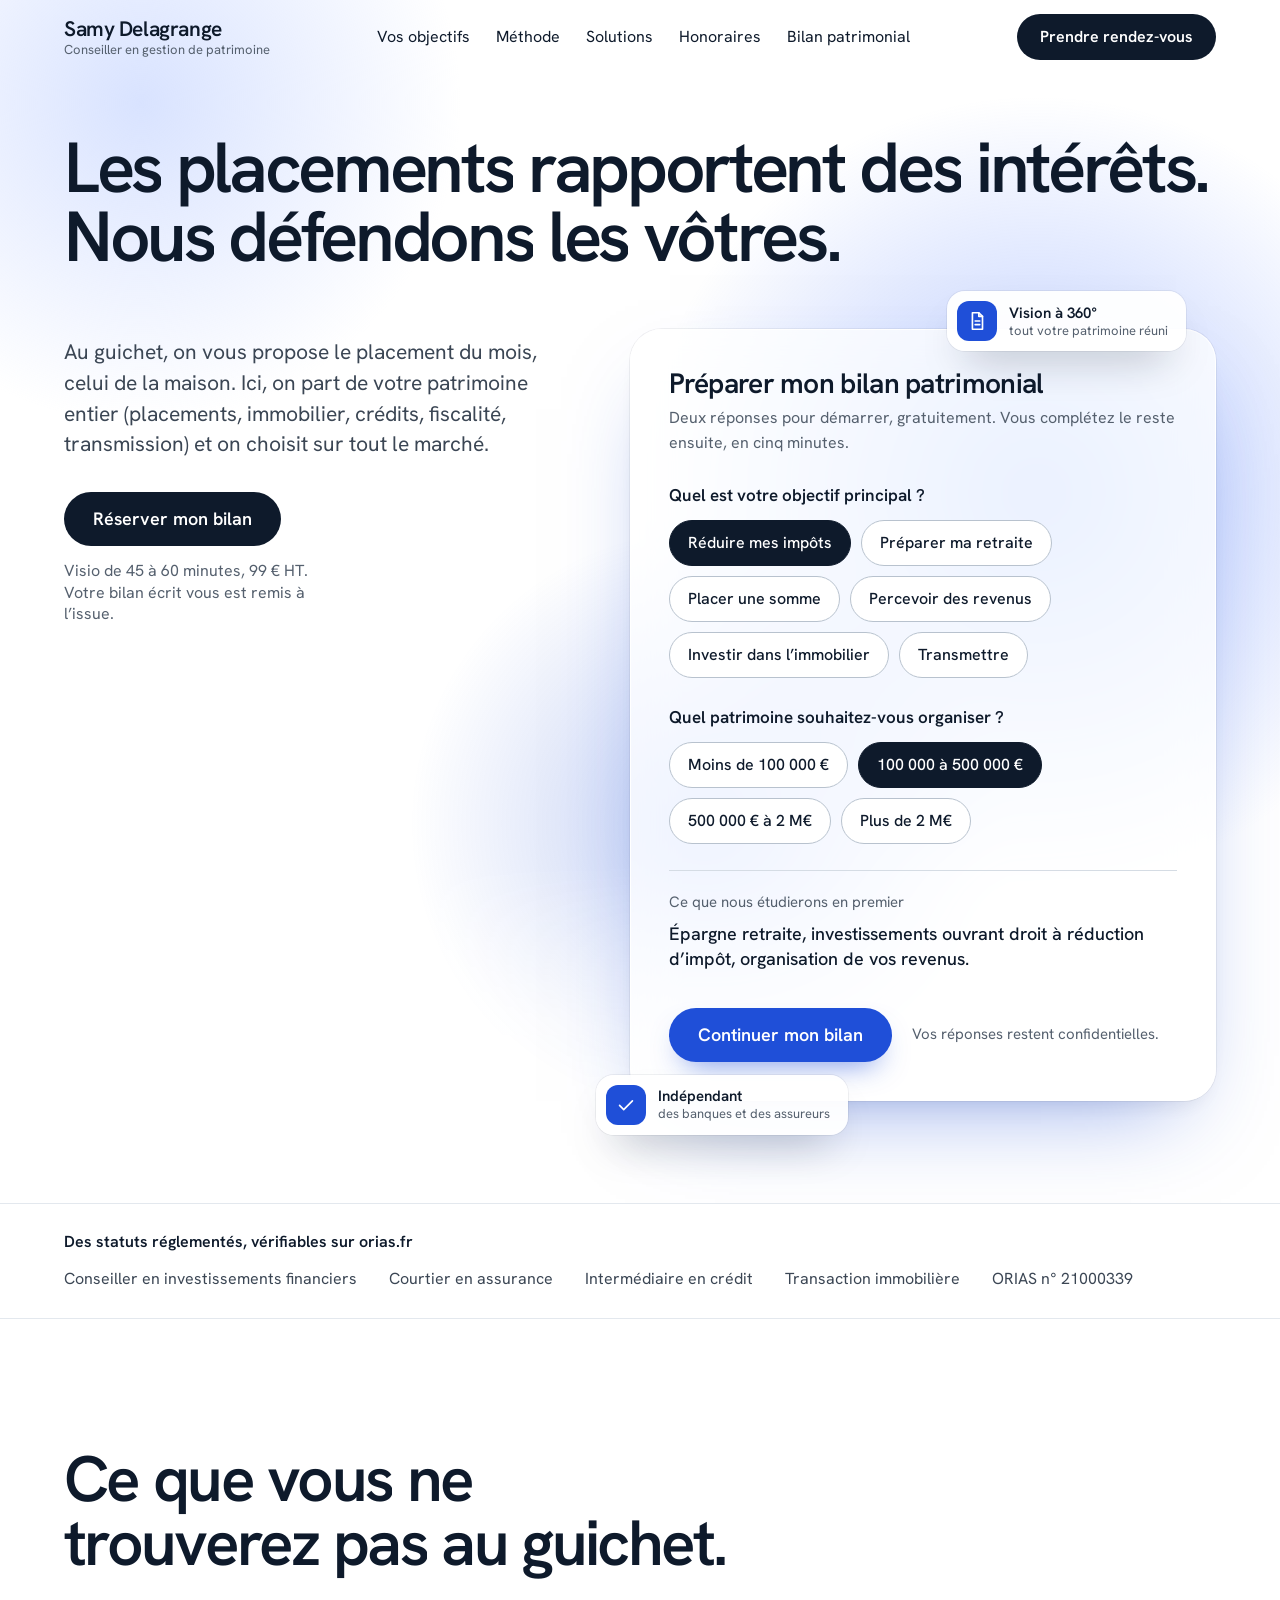
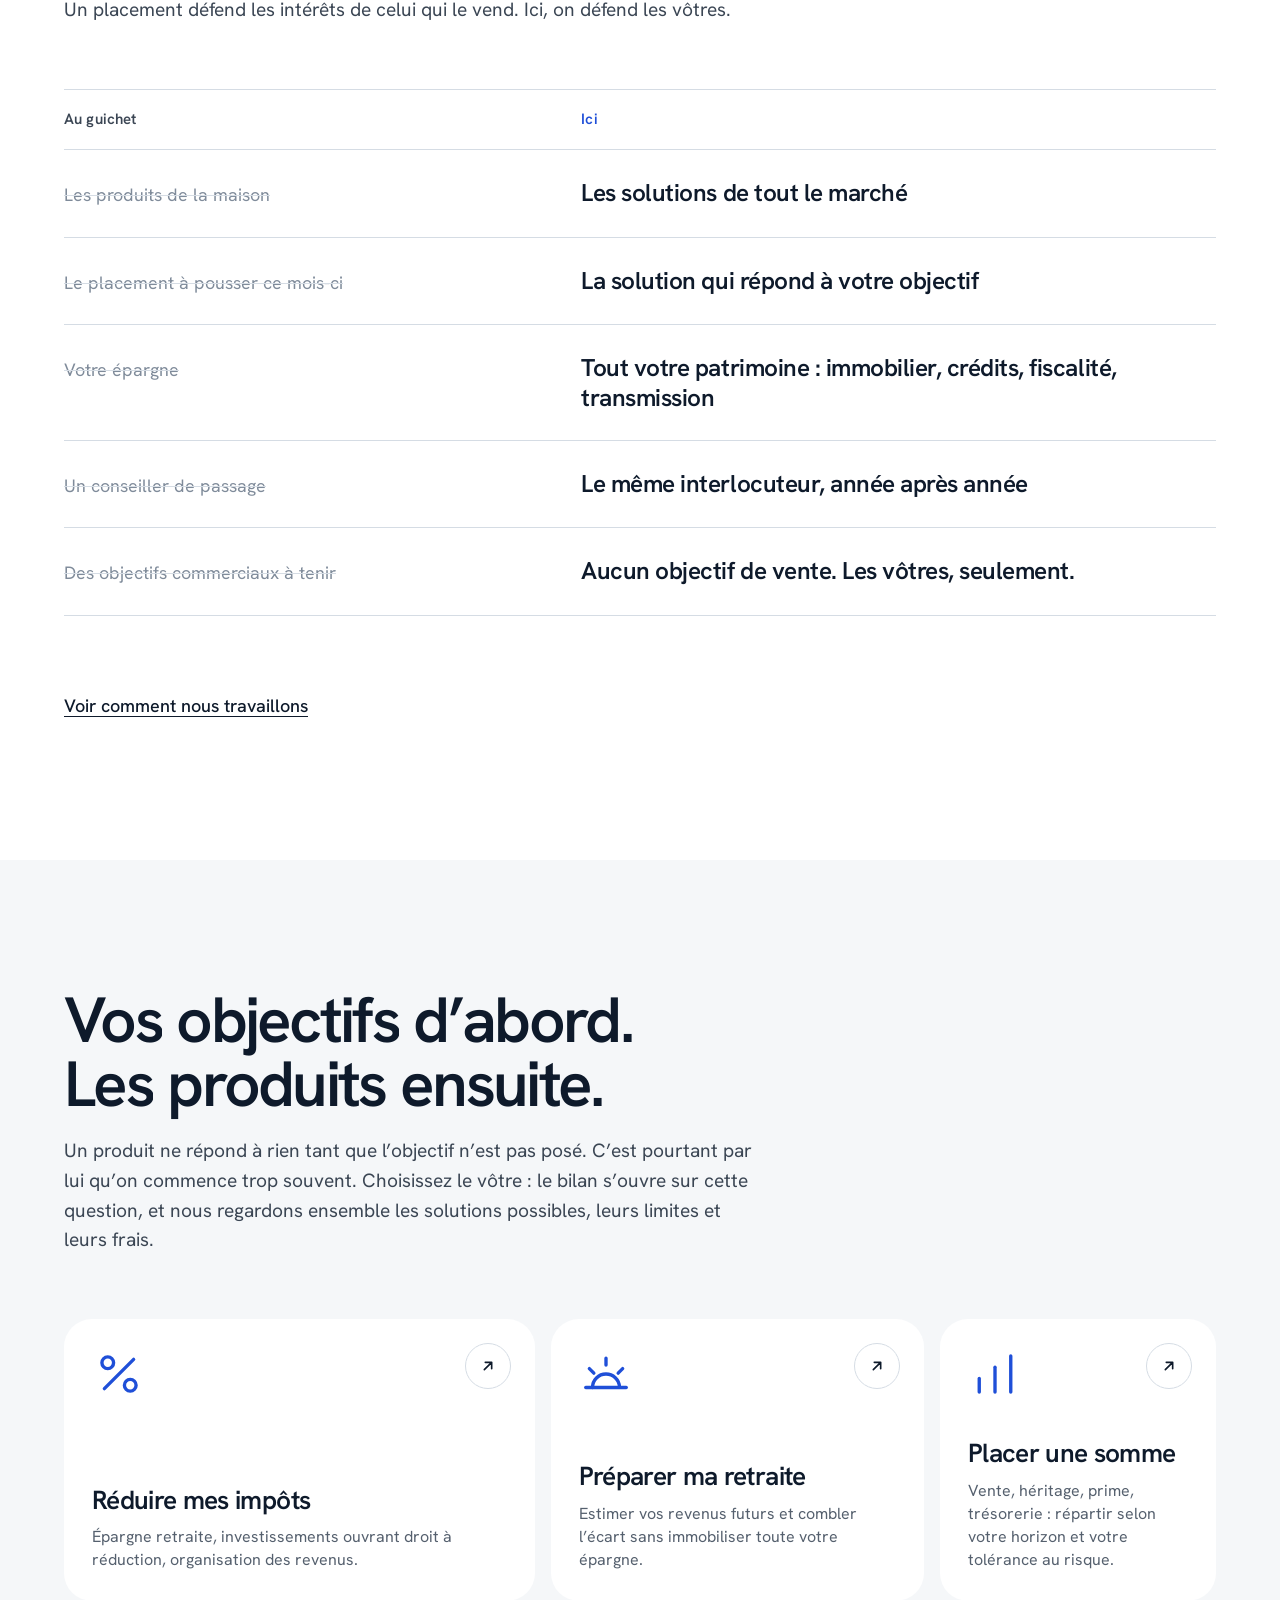
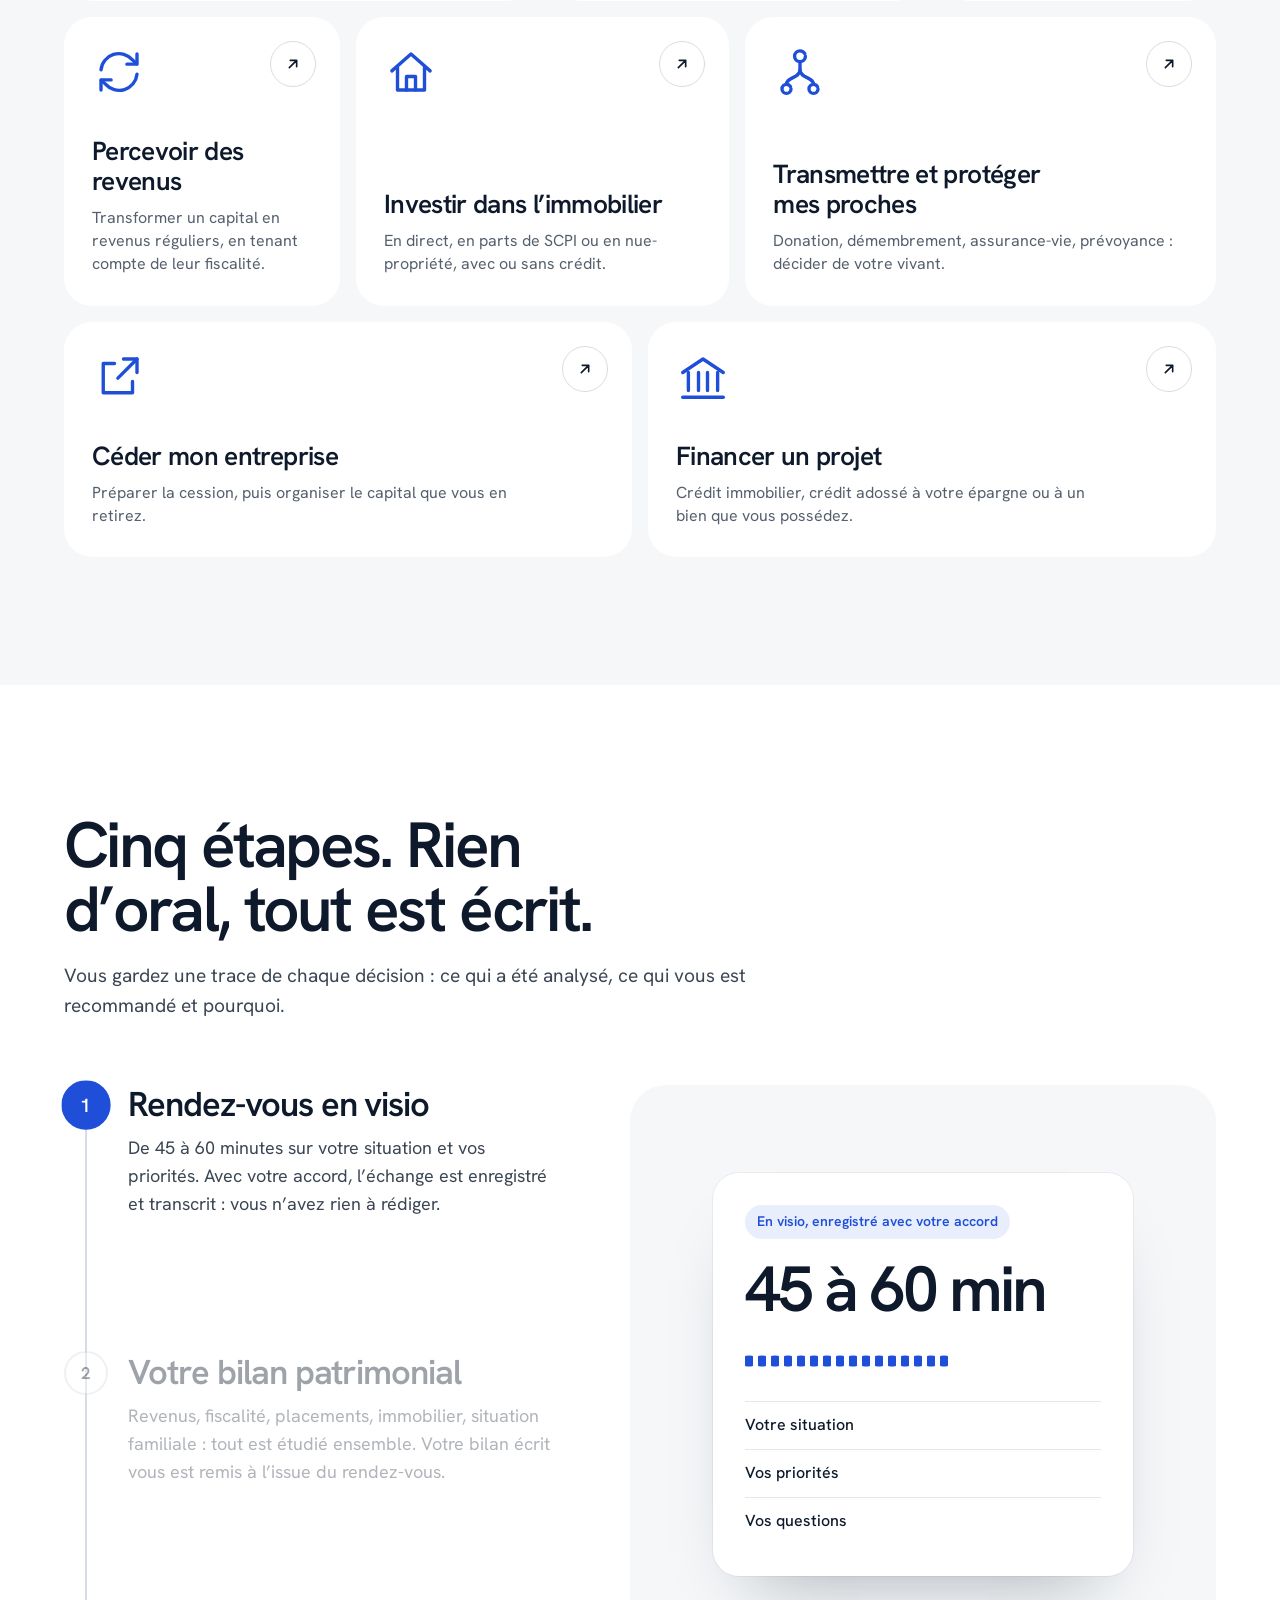
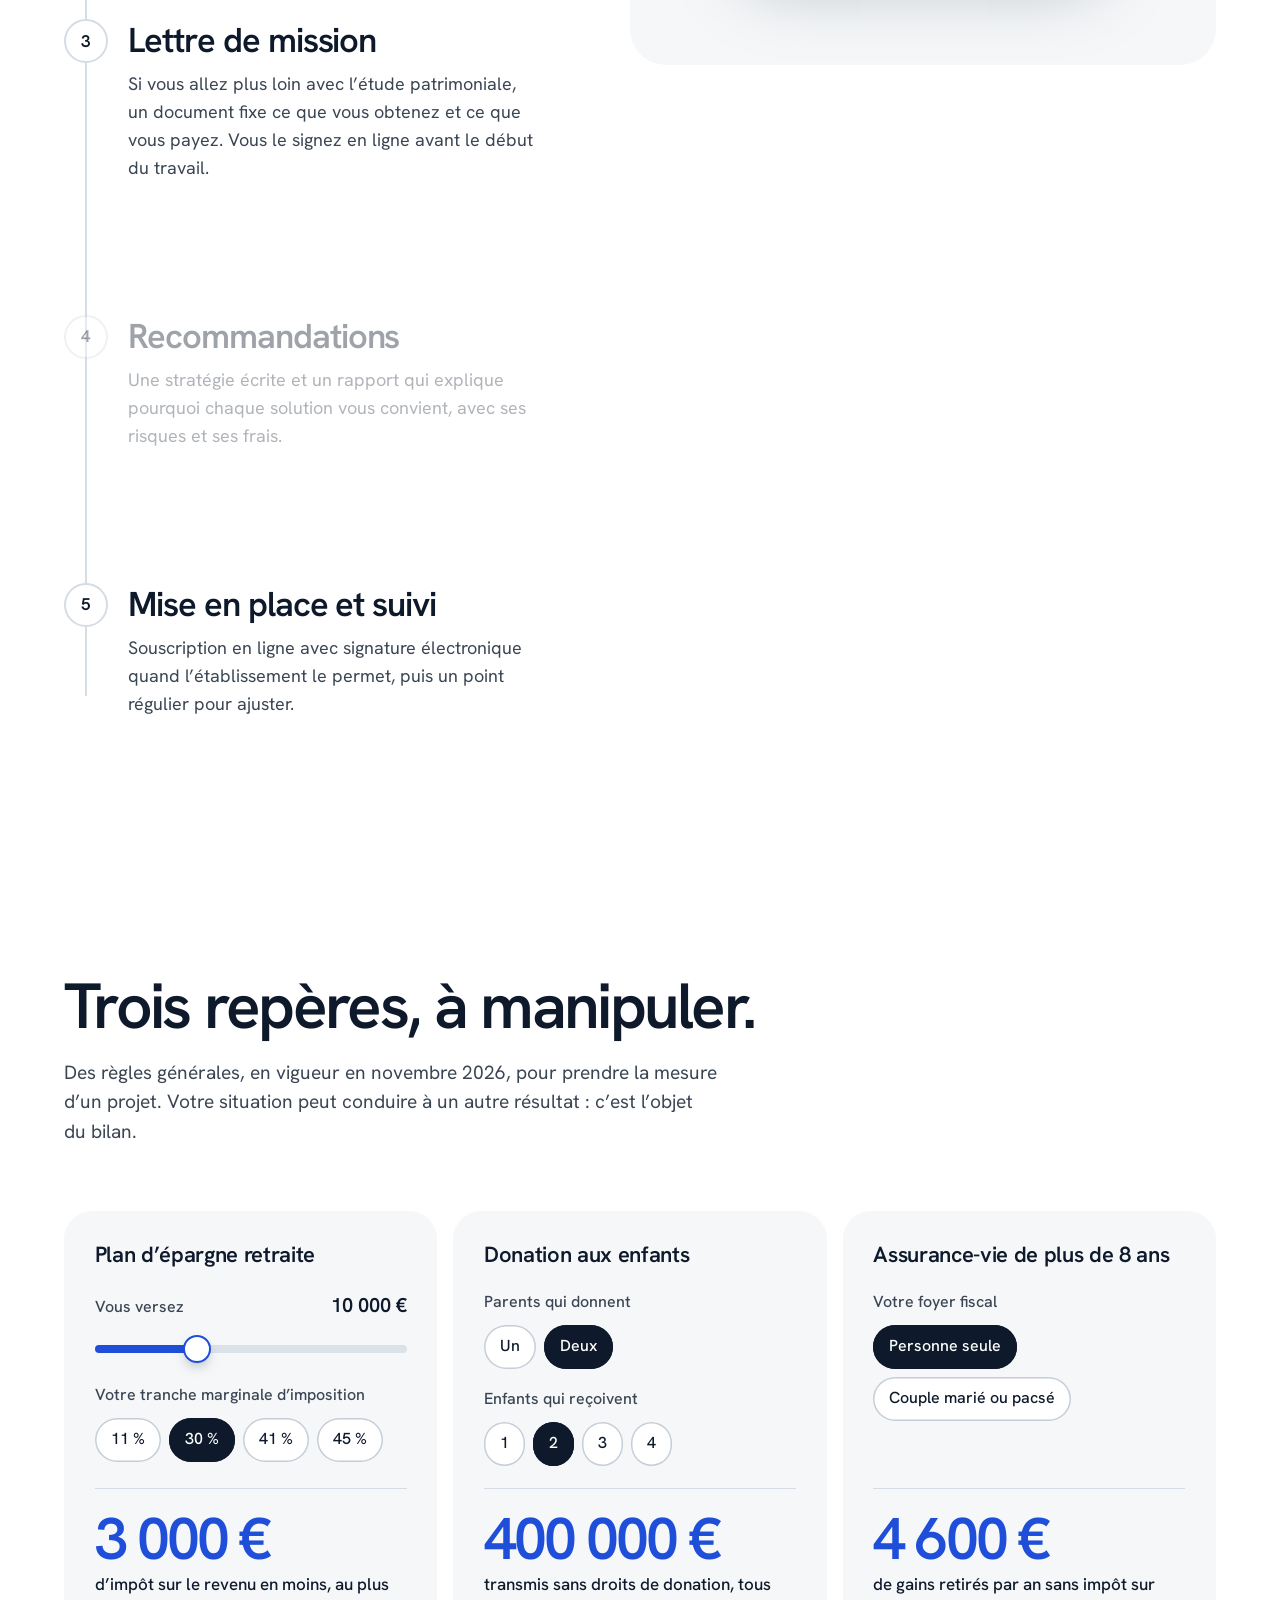
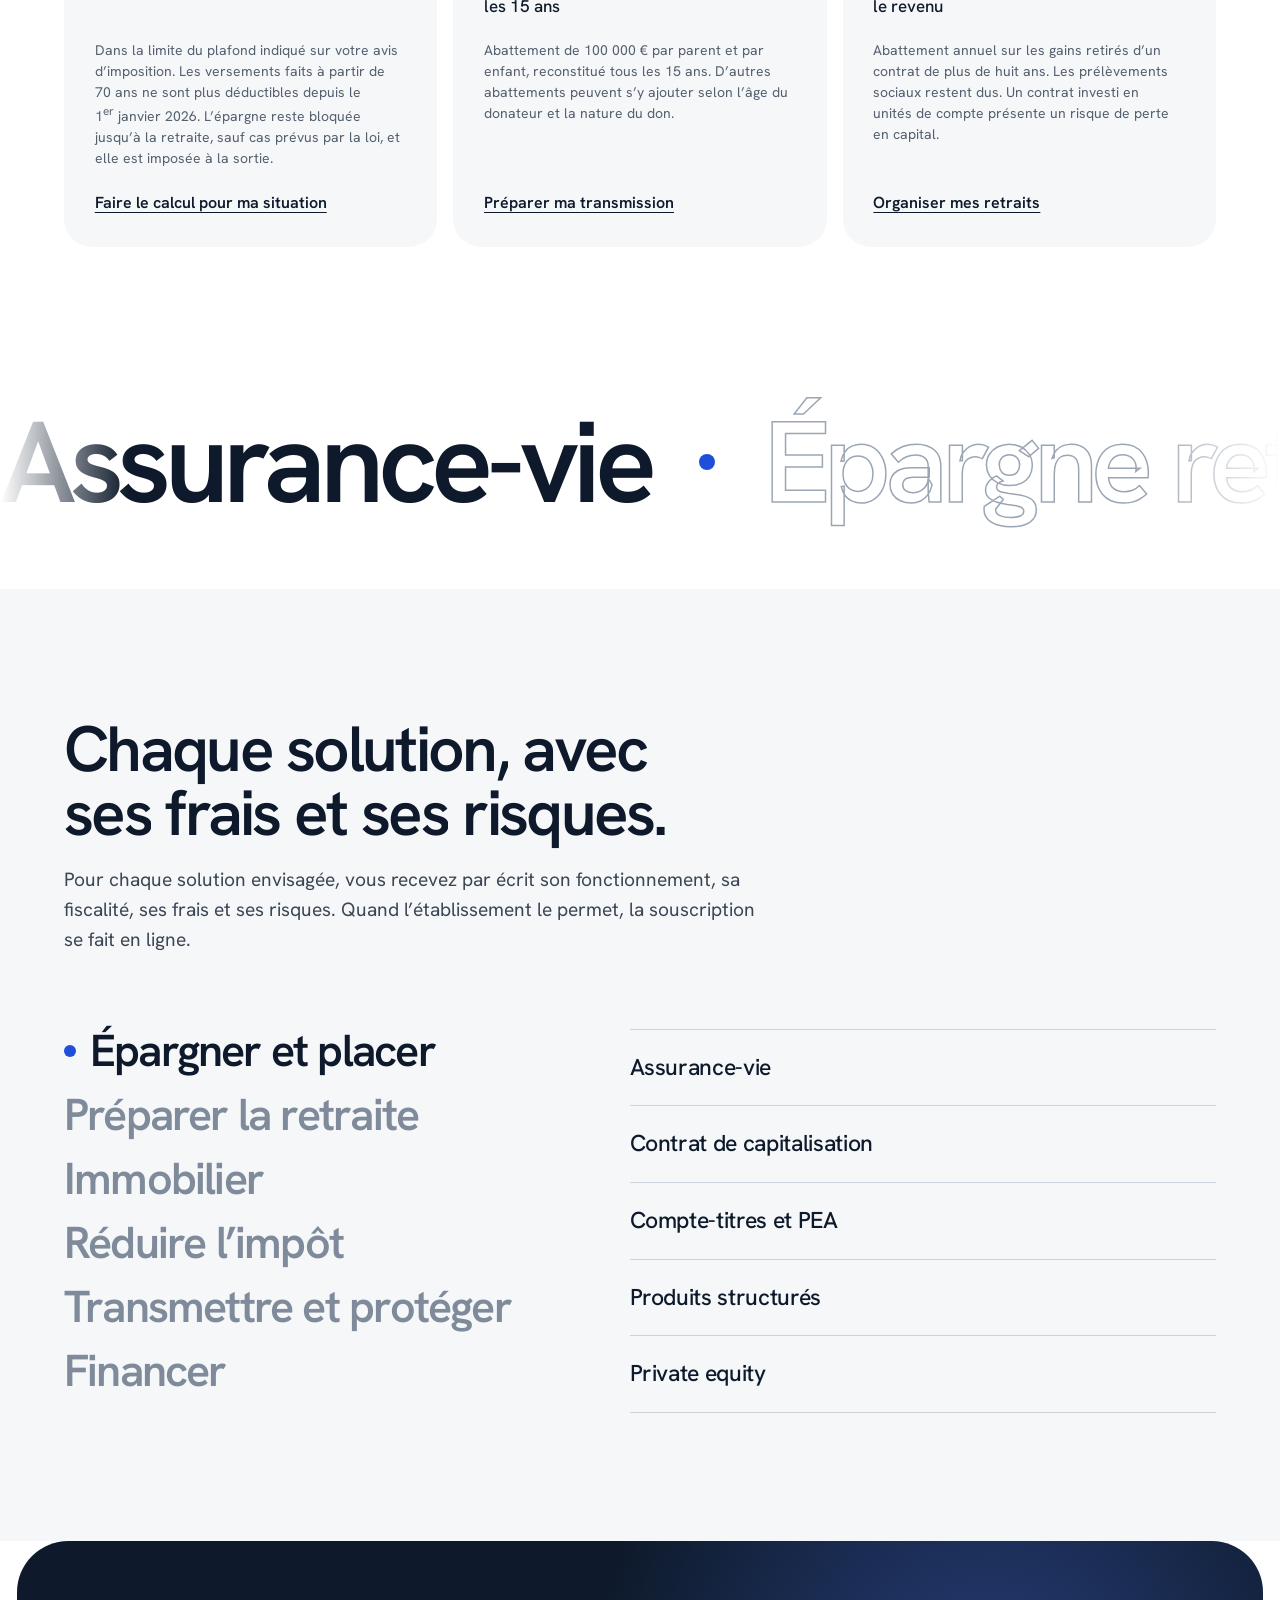
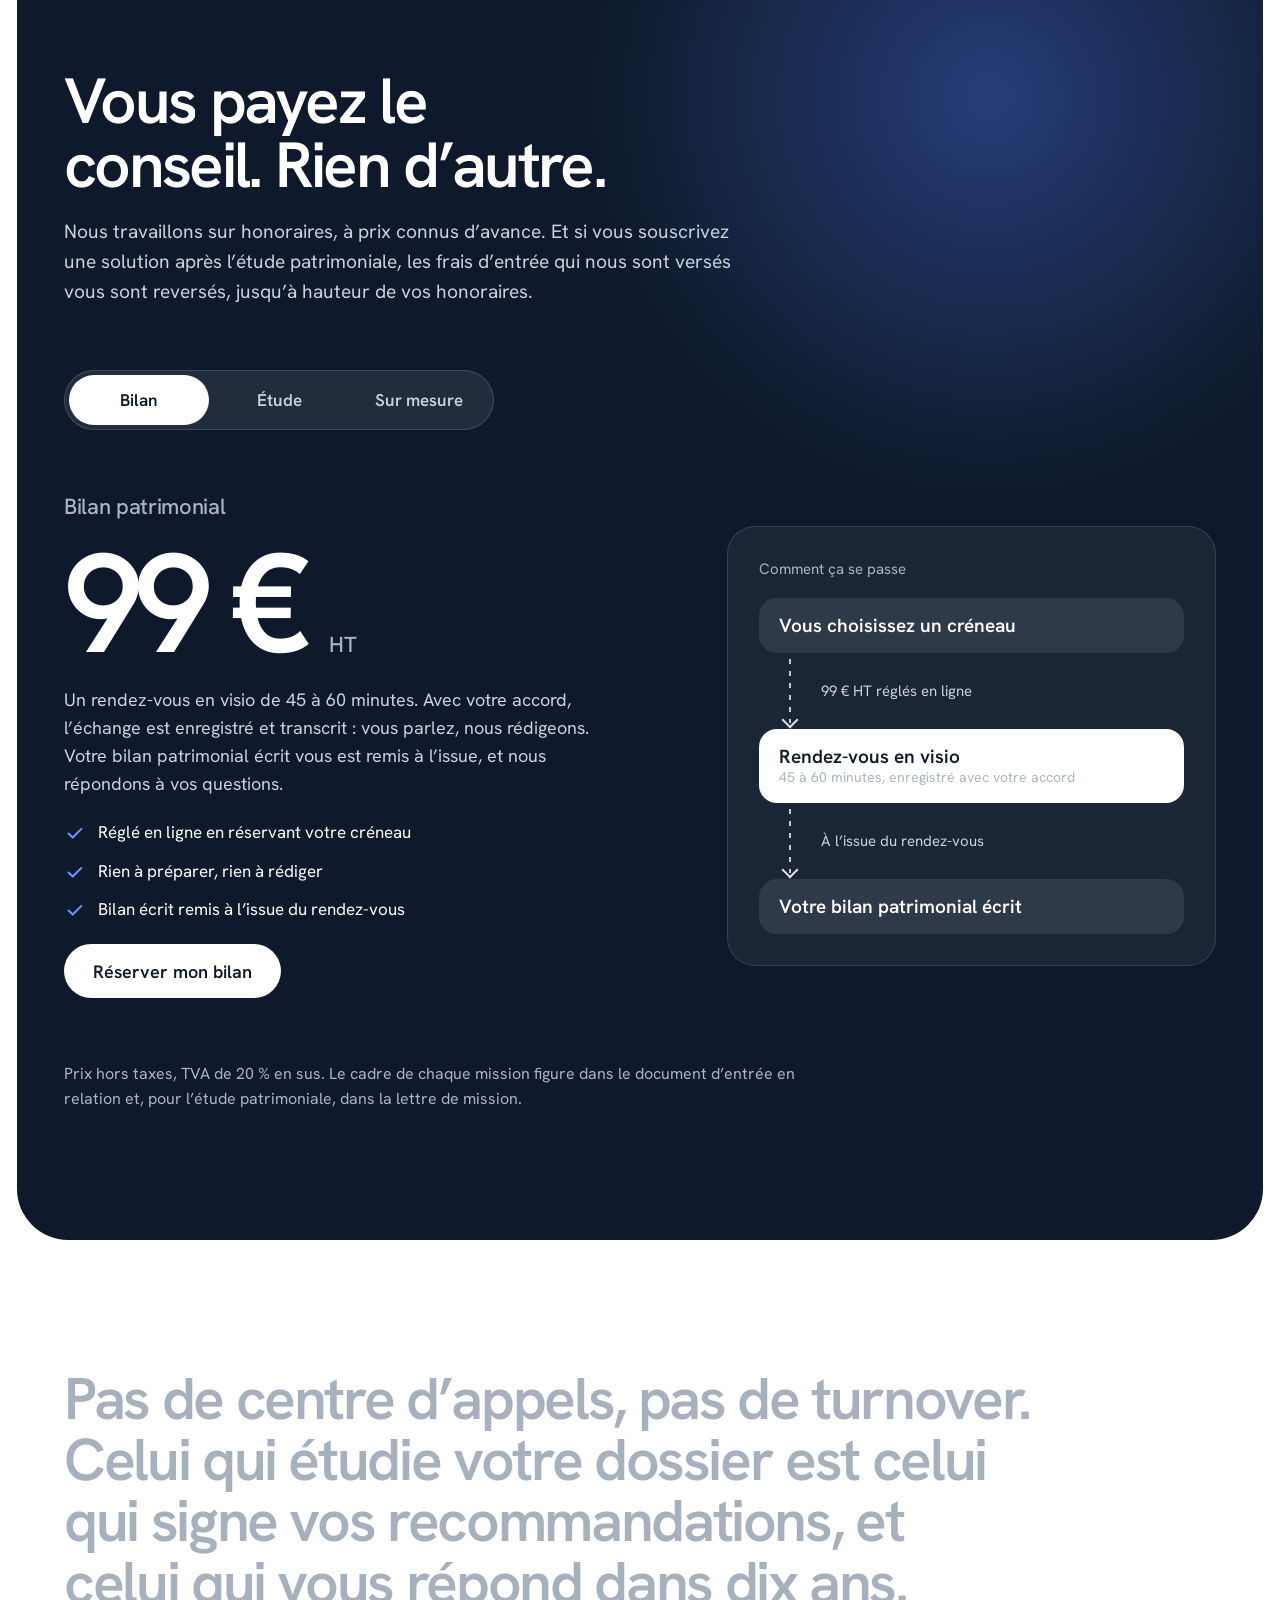
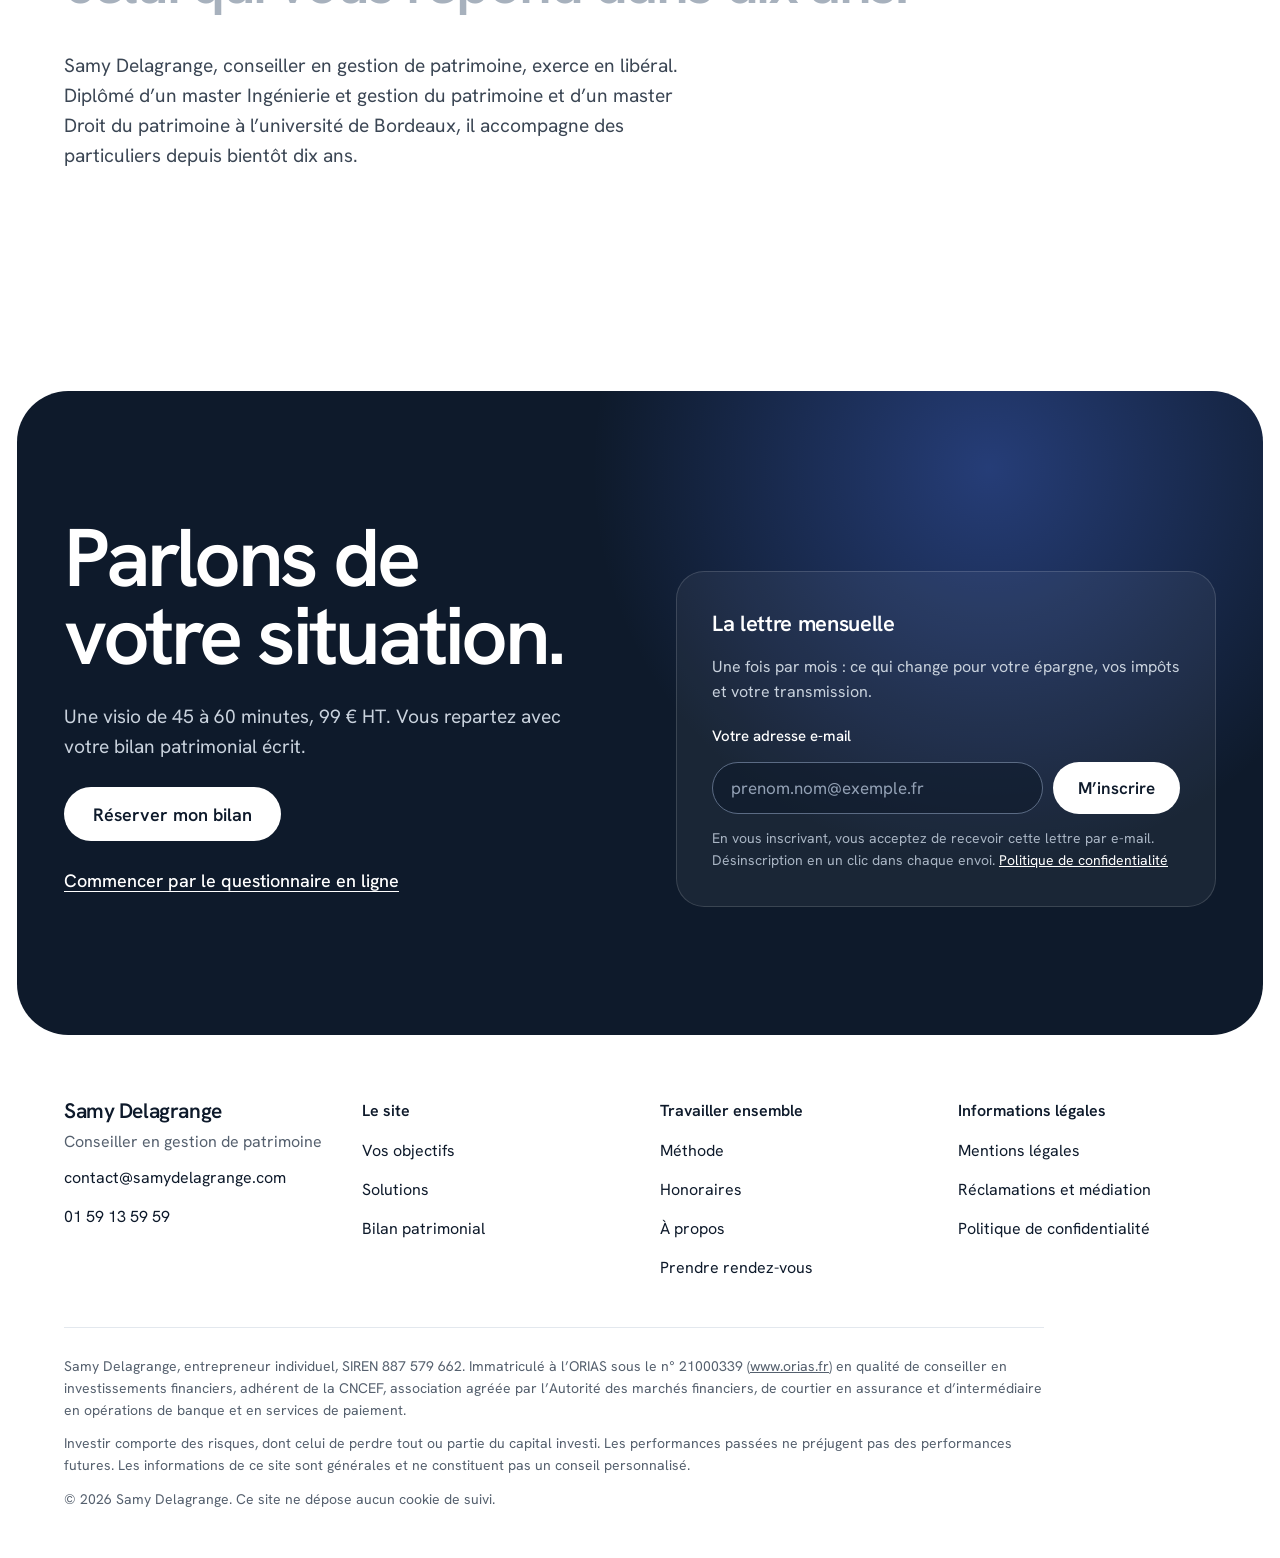
==== commit 8ff511f5: "2026-11-26 – prix affichés hors taxes, TVA de 20 % en sus" ====
--- a/index.html
+++ b/index.html
@@ -4,14 +4,14 @@
 <meta charset="utf-8">
 <meta name="viewport" content="width=device-width, initial-scale=1">
 <title>Samy Delagrange – Conseiller en gestion de patrimoine</title>
-<meta name="description" content="Les placements rapportent des intérêts. Nous défendons les vôtres : un cabinet indépendant des banques et des assureurs, une vision à 360° de votre patrimoine. Bilan patrimonial en visio : 99 € HT (118,80 € TTC).">
+<meta name="description" content="Les placements rapportent des intérêts. Nous défendons les vôtres : un cabinet indépendant des banques et des assureurs, une vision à 360° de votre patrimoine. Bilan patrimonial en visio : 99 € HT.">
 <meta name="robots" content="index, follow">
 <link rel="canonical" href="https://samydelagrange.com/">
 <meta property="og:type" content="website">
 <meta property="og:locale" content="fr_FR">
 <meta property="og:site_name" content="Samy Delagrange">
 <meta property="og:title" content="Samy Delagrange – Conseiller en gestion de patrimoine">
-<meta property="og:description" content="Les placements rapportent des intérêts. Nous défendons les vôtres : un cabinet indépendant des banques et des assureurs, une vision à 360° de votre patrimoine. Bilan patrimonial en visio : 99 € HT (118,80 € TTC).">
+<meta property="og:description" content="Les placements rapportent des intérêts. Nous défendons les vôtres : un cabinet indépendant des banques et des assureurs, une vision à 360° de votre patrimoine. Bilan patrimonial en visio : 99 € HT.">
 <meta property="og:url" content="https://samydelagrange.com/">
 <meta name="twitter:card" content="summary">
 <meta name="theme-color" content="#FFFFFF">
@@ -52,7 +52,7 @@
         <p class="lead" data-reveal style="--i:5">Au guichet, on vous propose le placement du mois, celui de la maison. Ici, on part de votre patrimoine entier (placements, immobilier, crédits, fiscalité, transmission) et on choisit sur tout le marché.</p>
         <div class="hero-actions" data-reveal style="--i:7">
           <a class="btn btn-ink" data-magnet href="https://info.proprium.expert/meetings/proprium/bilan-patrimonial" rel="noopener">Réserver mon bilan</a>
-          <span>Visio de 45 à 60&nbsp;minutes, 99&nbsp;€&nbsp;HT (118,80&nbsp;€&nbsp;TTC). Votre bilan écrit vous est remis à l’issue.</span>
+          <span>Visio de 45 à 60&nbsp;minutes, 99&nbsp;€&nbsp;HT. Votre bilan écrit vous est remis à l’issue.</span>
         </div>
       </div>
 
@@ -227,7 +227,7 @@
             <p class="ptitle anim" style="--i:0">Lettre de mission</p>
             <div class="lines anim" style="--i:1"><i></i><i></i><i style="width:58%"></i></div>
             <p class="plabel anim" style="--i:2">Ce que vous payez</p>
-            <div class="ppills anim" style="--i:3"><span>2&nbsp;500&nbsp;€ HT</span><em>soit</em><span>3&nbsp;000&nbsp;€ TTC</span></div>
+            <div class="ppills anim" style="--i:3"><span>2&nbsp;500&nbsp;€ HT</span></div>
             <div class="sign anim" style="--i:4"><svg viewBox="0 0 220 60"><path pathLength="1" d="M6 44c14-22 26-34 34-30 9 5-14 32-6 34 9 2 22-30 32-28 8 2-6 24 2 26 8 1 18-22 28-20 7 2-2 16 6 18 10 2 26-8 46-10 18-2 40 2 60 0"/></svg><span class="ptag">Signée en ligne</span></div>
           </div>
         </div>
@@ -364,7 +364,7 @@
       <article class="fee-panel" role="tabpanel" id="fee-p1" aria-labelledby="fee-t1">
         <div class="fee-main">
           <h3 class="h3 anim" style="--i:0">Bilan patrimonial</h3>
-          <p class="fee-price anim" style="--i:1"><span data-count="99">99</span>&nbsp;€ <small>HT, soit 118,80&nbsp;€ TTC</small></p>
+          <p class="fee-price anim" style="--i:1"><span data-count="99">99</span>&nbsp;€ <small>HT</small></p>
           <p class="anim" style="--i:2">Un rendez-vous en visio de 45 à 60 minutes. Avec votre accord, l’échange est enregistré et transcrit&nbsp;: vous parlez, nous rédigeons. Votre bilan patrimonial écrit vous est remis à l’issue, et nous répondons à vos questions.</p>
           <ul class="ticks anim" style="--i:3">
             <li><svg viewBox="0 0 24 24" aria-hidden="true"><path d="M5 12.5l4.5 4.5L19 7.5"/></svg><span>Réglé en ligne en réservant votre créneau</span></li>
@@ -376,7 +376,7 @@
         <div class="flow anim" style="--i:2">
           <p class="flow-title">Comment ça se passe</p>
           <div class="node">Vous choisissez un créneau</div>
-          <div class="pipe"><span>118,80&nbsp;€ TTC réglés en ligne</span></div>
+          <div class="pipe"><span>99&nbsp;€ HT réglés en ligne</span></div>
           <div class="node me">Rendez-vous en visio<small>45 à 60 minutes, enregistré avec votre accord</small></div>
           <div class="pipe"><span>À l’issue du rendez-vous</span></div>
           <div class="node">Votre bilan patrimonial écrit</div>
@@ -385,7 +385,7 @@
       <article class="fee-panel" role="tabpanel" id="fee-p2" aria-labelledby="fee-t2">
         <div class="fee-main">
           <h3 class="h3 anim" style="--i:0">Étude patrimoniale en trois étapes</h3>
-          <p class="fee-price anim" style="--i:1"><span data-count="3000">3&nbsp;000</span>&nbsp;€ <small>TTC, soit 2&nbsp;500&nbsp;€ HT</small></p>
+          <p class="fee-price anim" style="--i:1"><span data-count="2500">2&nbsp;500</span>&nbsp;€ <small>HT</small></p>
           <p class="anim" style="--i:2">L’étude complète de votre patrimoine, une stratégie écrite et des recommandations détaillées, chacune avec ses frais et ses risques.</p>
           <p class="fee-analogy anim" style="--i:3"><strong>Vos honoraires peuvent vous être remboursés.</strong> Si vous souscrivez une solution, les commissions versées par les sociétés de gestion sur les frais d’entrée vous sont reversées, jusqu’à hauteur de vos honoraires.</p>
           <p class="anim" style="--i:4">Si l’étude est menée pour votre entreprise et dans son intérêt, les honoraires peuvent être déduits de son résultat et la TVA récupérée, selon sa situation fiscale.</p>
@@ -398,7 +398,7 @@
         <div class="flow anim" style="--i:2">
           <p class="flow-title">Qui paie quoi</p>
           <div class="node">Vous</div>
-          <div class="pipe"><span>3&nbsp;000&nbsp;€ TTC, fixés dans la lettre de mission</span></div>
+          <div class="pipe"><span>2&nbsp;500&nbsp;€ HT, fixés dans la lettre de mission</span></div>
           <div class="node me">Votre conseiller</div>
           <div class="pipe"><span>Si vous souscrivez&nbsp;: les commissions sur frais d’entrée reçues des sociétés de gestion, reversées jusqu’à hauteur de vos honoraires</span></div>
           <div class="node">Vous</div>
@@ -407,7 +407,7 @@
       <article class="fee-panel" role="tabpanel" id="fee-p3" aria-labelledby="fee-t3">
         <div class="fee-main">
           <h3 class="h3 anim" style="--i:0">Conseil sur mesure</h3>
-          <p class="fee-price anim" style="--i:1"><span data-count="99">99</span>&nbsp;€ <small>HT de l’heure, soit 118,80&nbsp;€ TTC</small></p>
+          <p class="fee-price anim" style="--i:1"><span data-count="99">99</span>&nbsp;€ <small>HT de l’heure</small></p>
           <p class="anim" style="--i:2">Pour une question précise ou une étude ciblée&nbsp;: un arbitrage, une donation, un financement. Le nombre d’heures est estimé et validé par écrit avant de commencer.</p>
           <ul class="ticks anim" style="--i:3">
             <li><svg viewBox="0 0 24 24" aria-hidden="true"><path d="M5 12.5l4.5 4.5L19 7.5"/></svg><span>Temps estimé avant de commencer</span></li>
@@ -423,7 +423,7 @@
         </div>
       </article>
     </div>
-    <p class="note" data-reveal>Le cadre de chaque mission figure dans le document d’entrée en relation et, pour l’étude patrimoniale, dans la lettre de mission.</p>
+    <p class="note" data-reveal>Prix hors taxes, TVA de 20&nbsp;% en sus. Le cadre de chaque mission figure dans le document d’entrée en relation et, pour l’étude patrimoniale, dans la lettre de mission.</p>
   </div>
 </section>
 
@@ -444,7 +444,7 @@
   <div class="wrap dark-grid">
     <div class="dark-text">
       <h2 class="h2 h2-xl" data-split>Parlons de votre situation.</h2>
-      <p data-reveal style="--i:2">Une visio de 45 à 60 minutes, 99&nbsp;€&nbsp;HT (118,80&nbsp;€&nbsp;TTC). Vous repartez avec votre bilan patrimonial écrit.</p>
+      <p data-reveal style="--i:2">Une visio de 45 à 60 minutes, 99&nbsp;€&nbsp;HT. Vous repartez avec votre bilan patrimonial écrit.</p>
       <div class="dark-actions" data-reveal style="--i:3">
         <a class="btn btn-light" data-magnet href="https://info.proprium.expert/meetings/proprium/bilan-patrimonial" rel="noopener">Réserver mon bilan</a>
         <a class="link" href="/bilan-patrimonial/">Commencer par le questionnaire en ligne</a>
